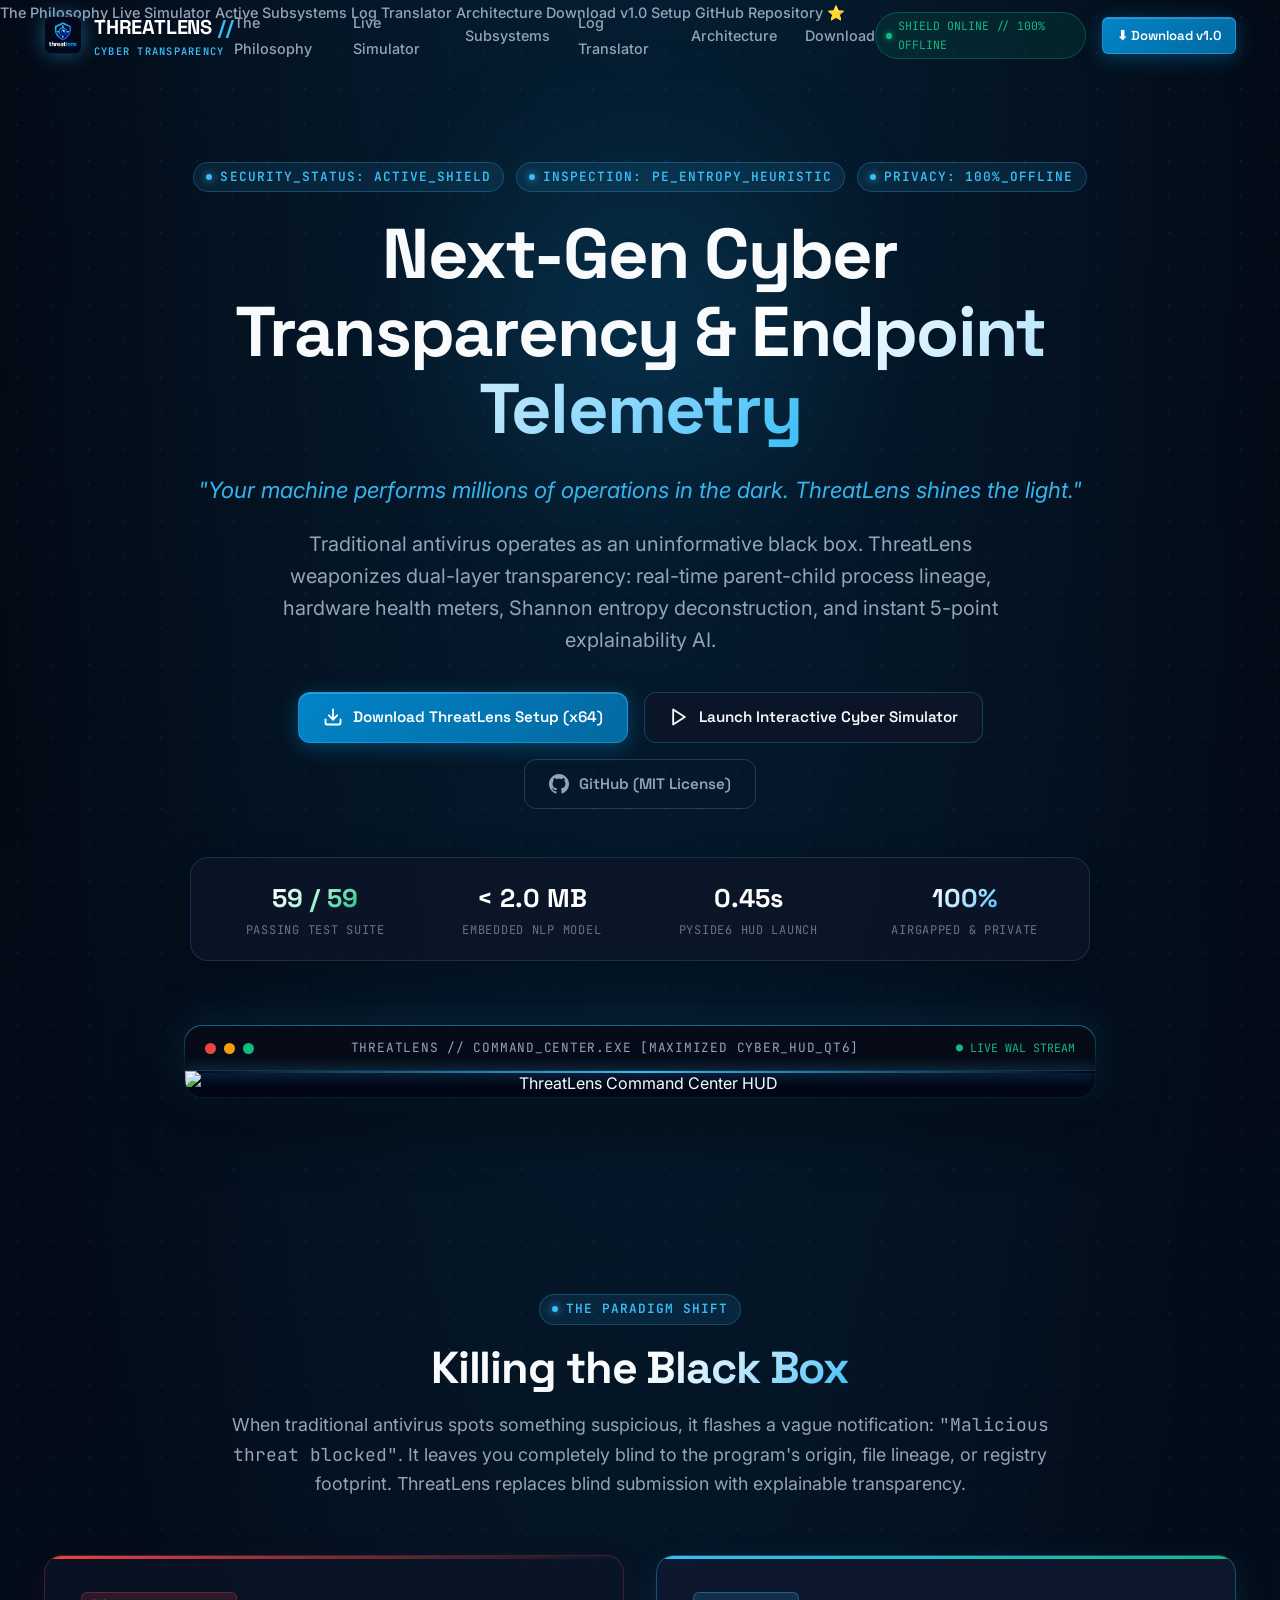
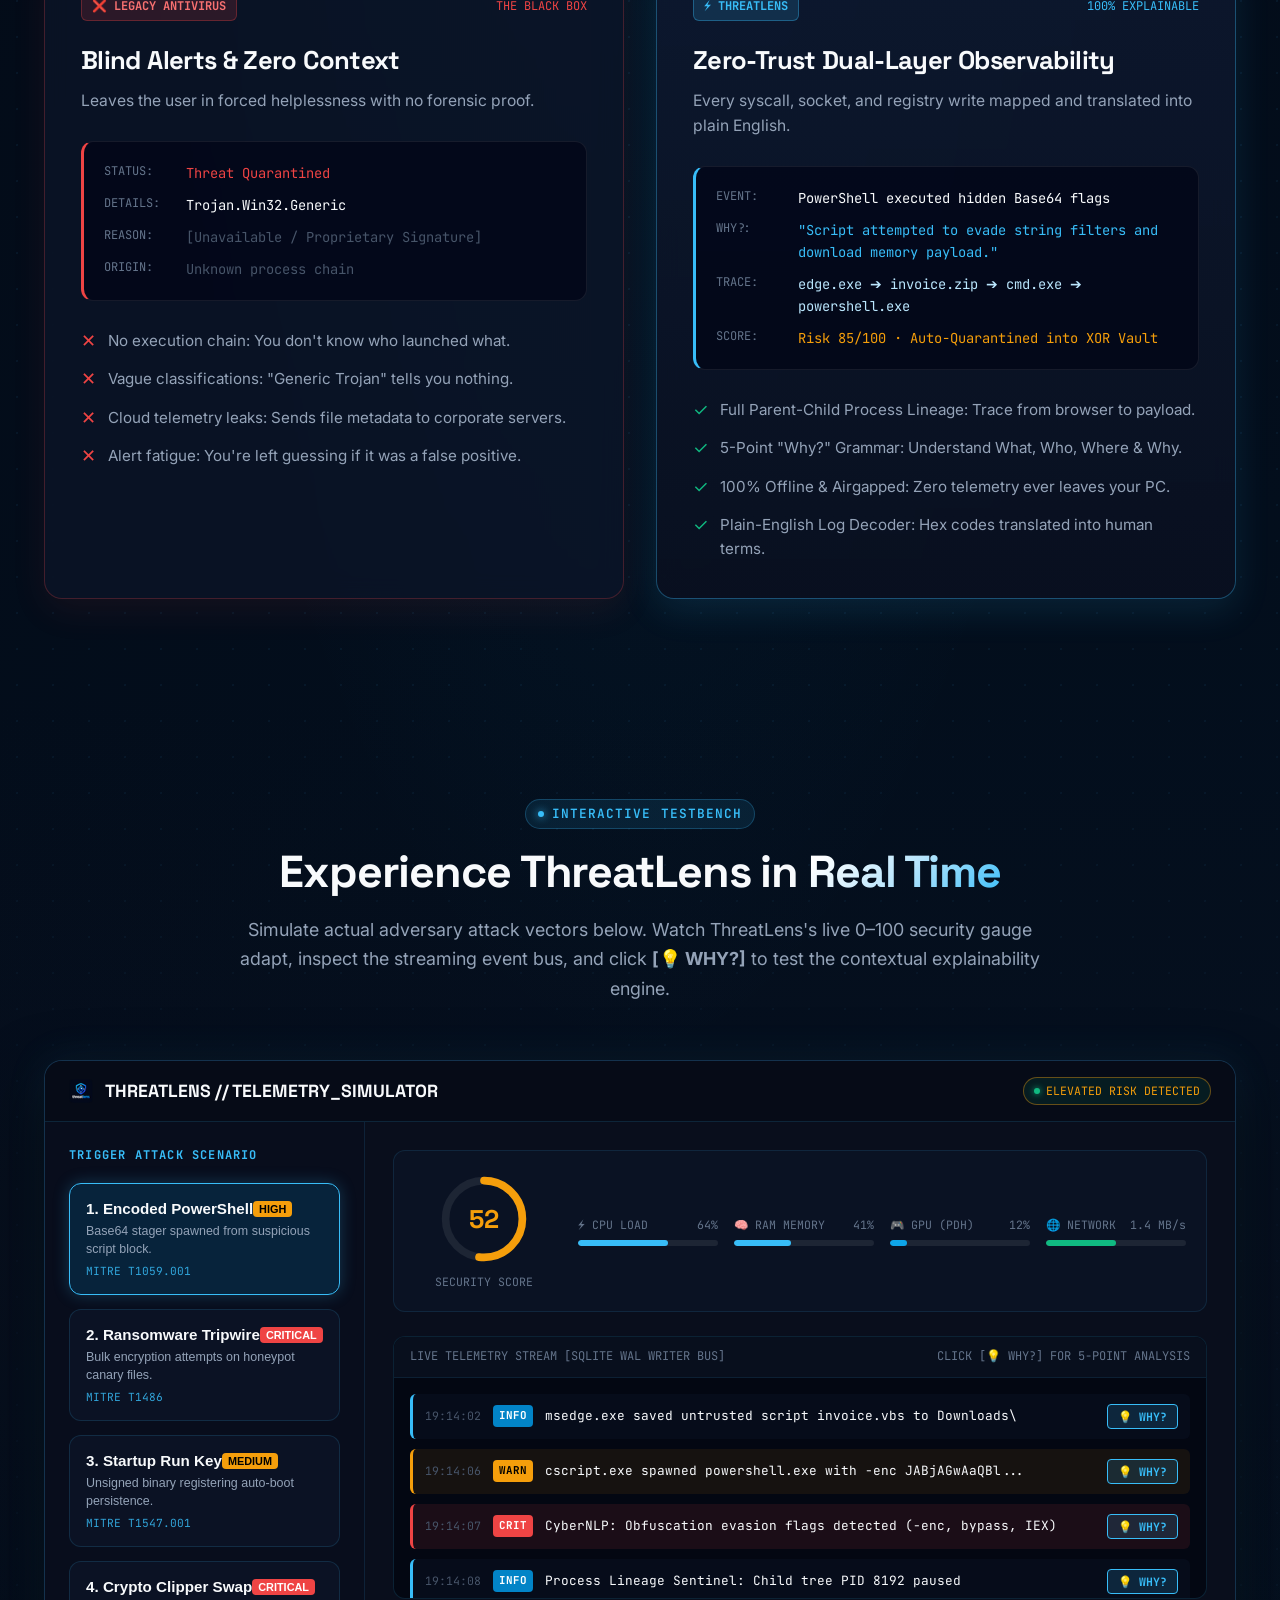
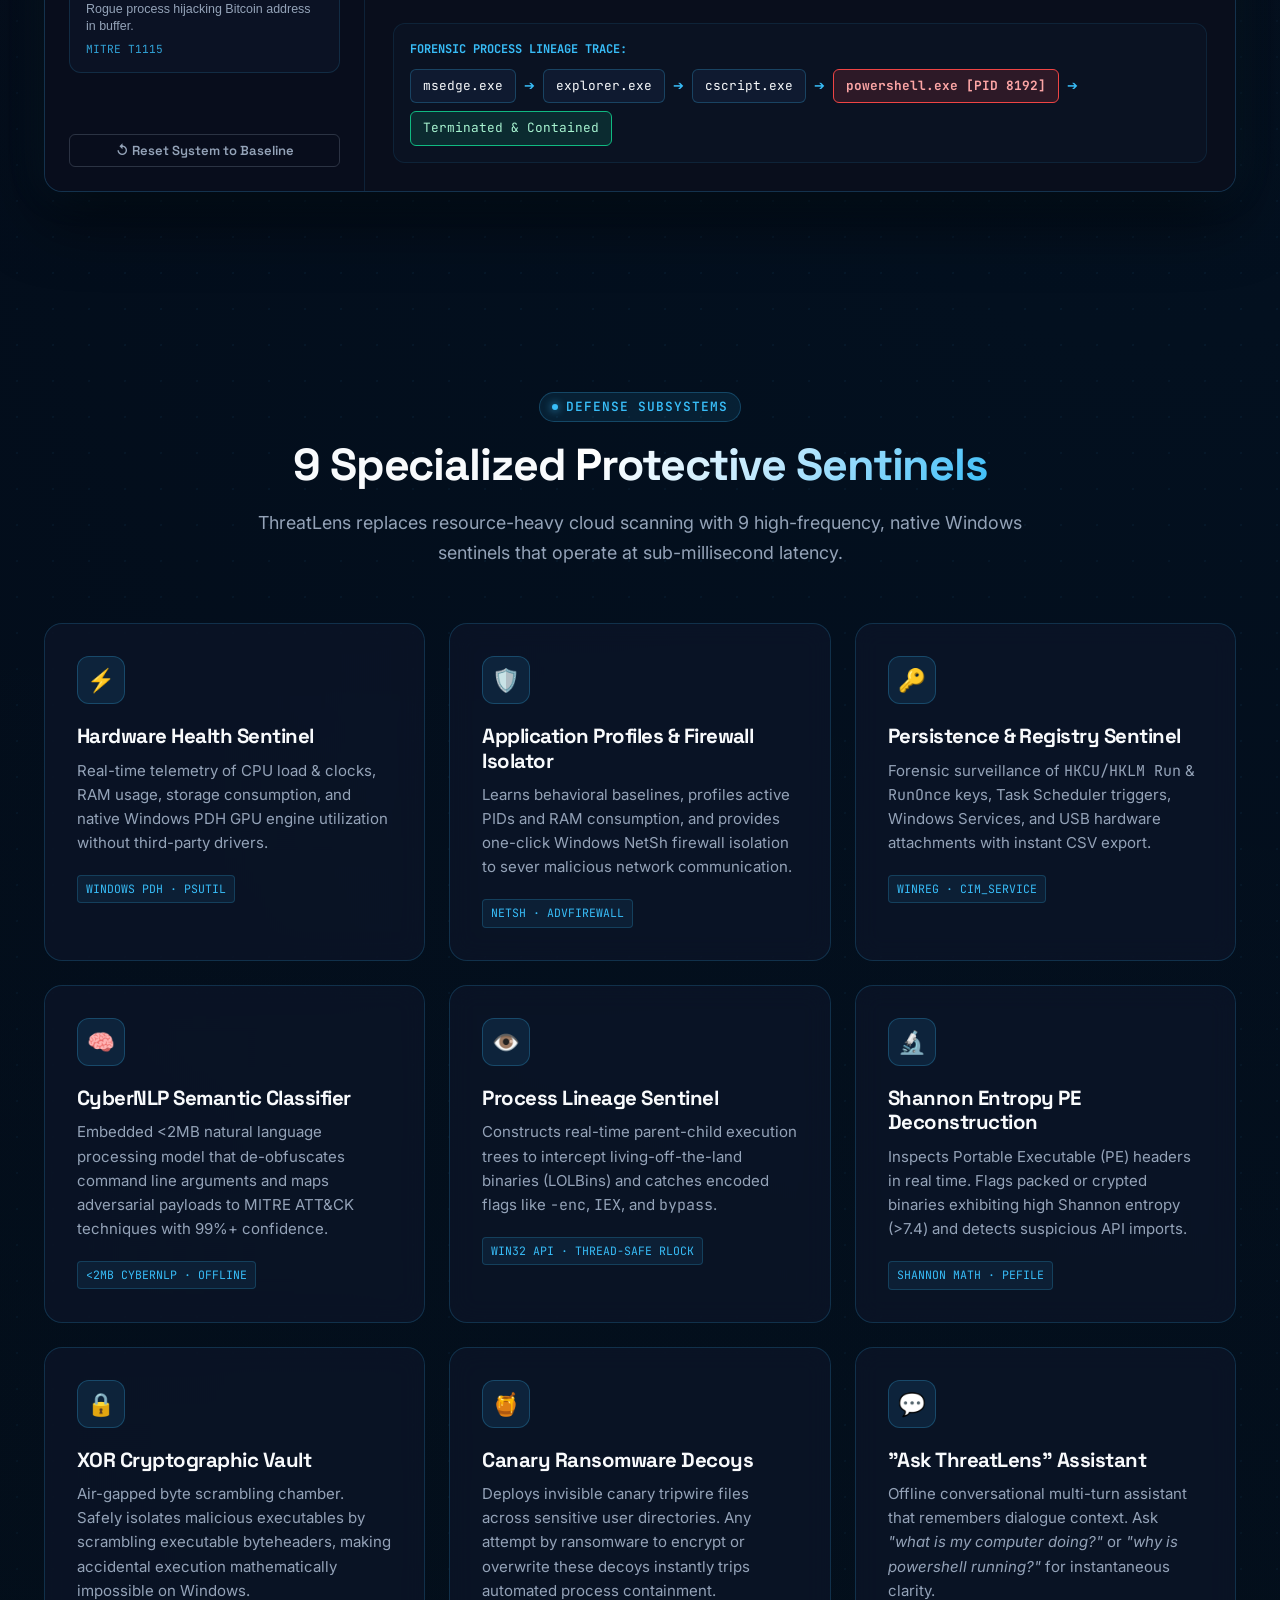
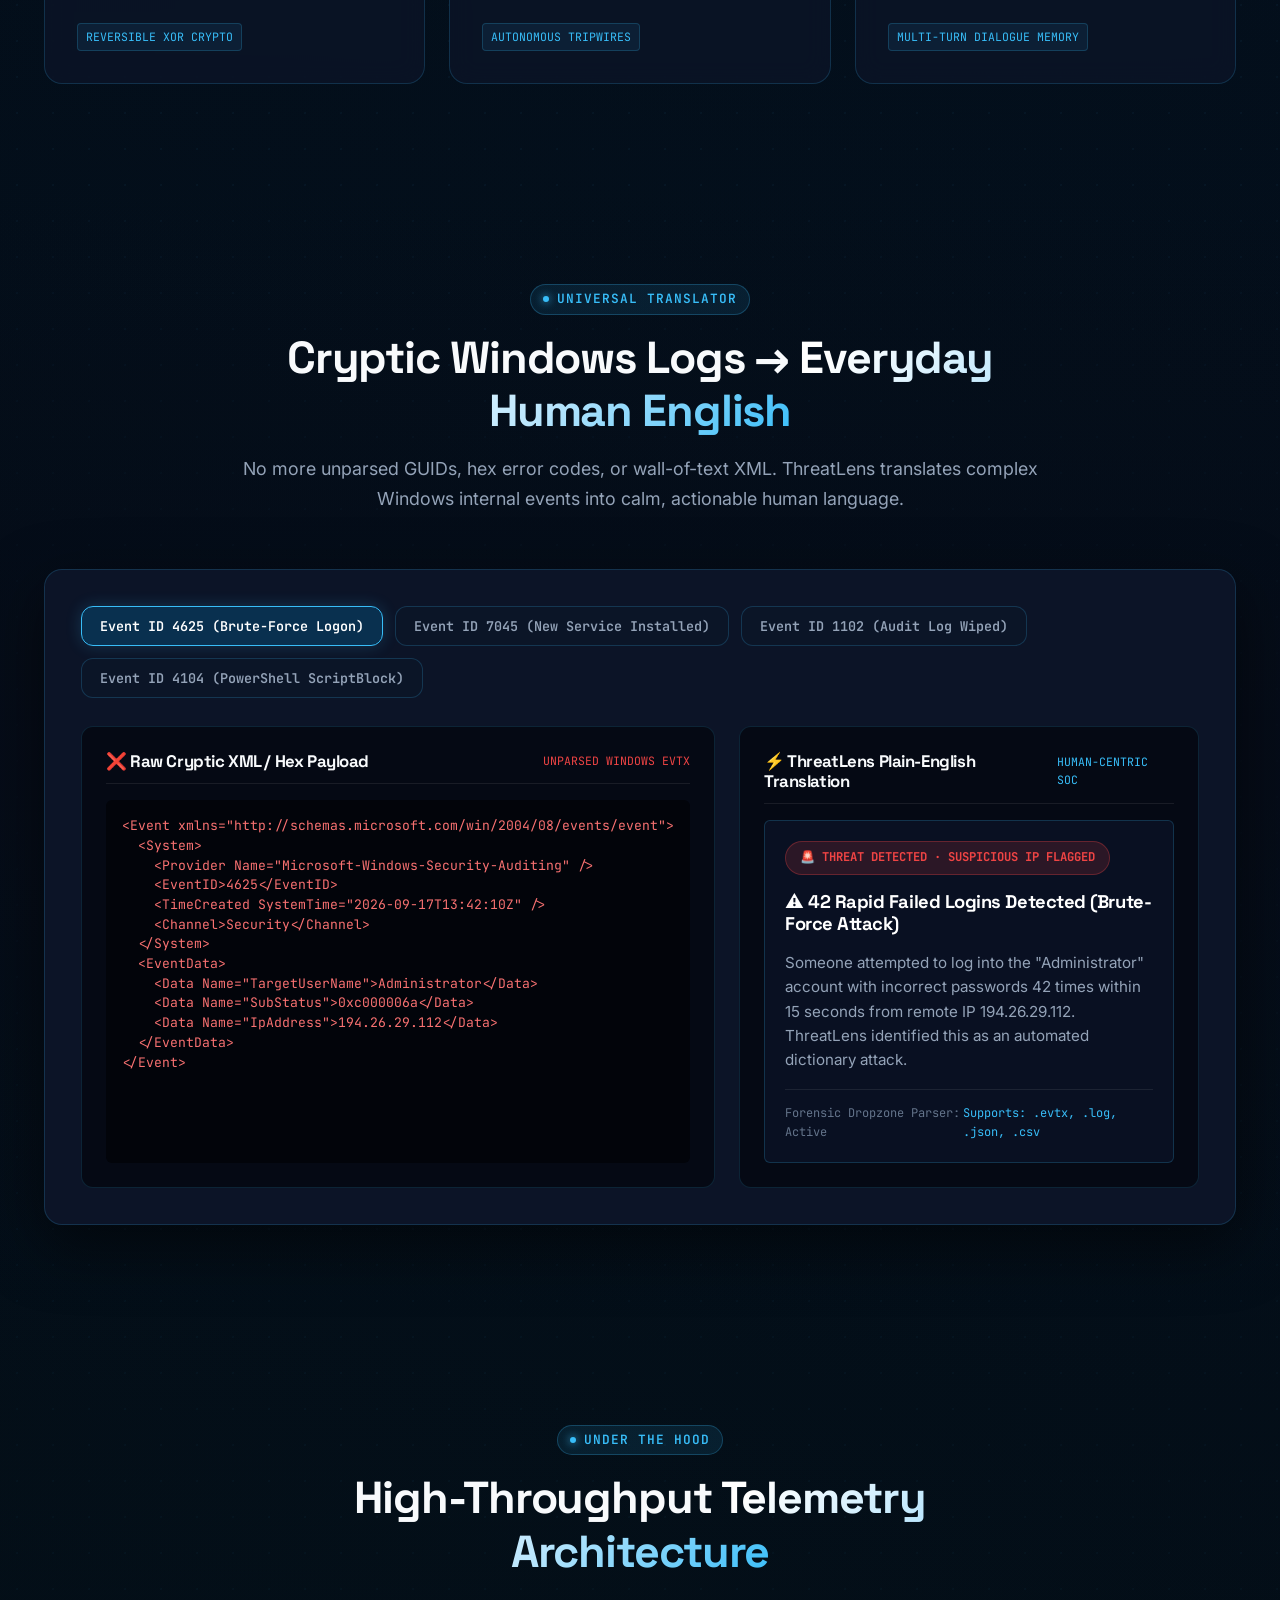
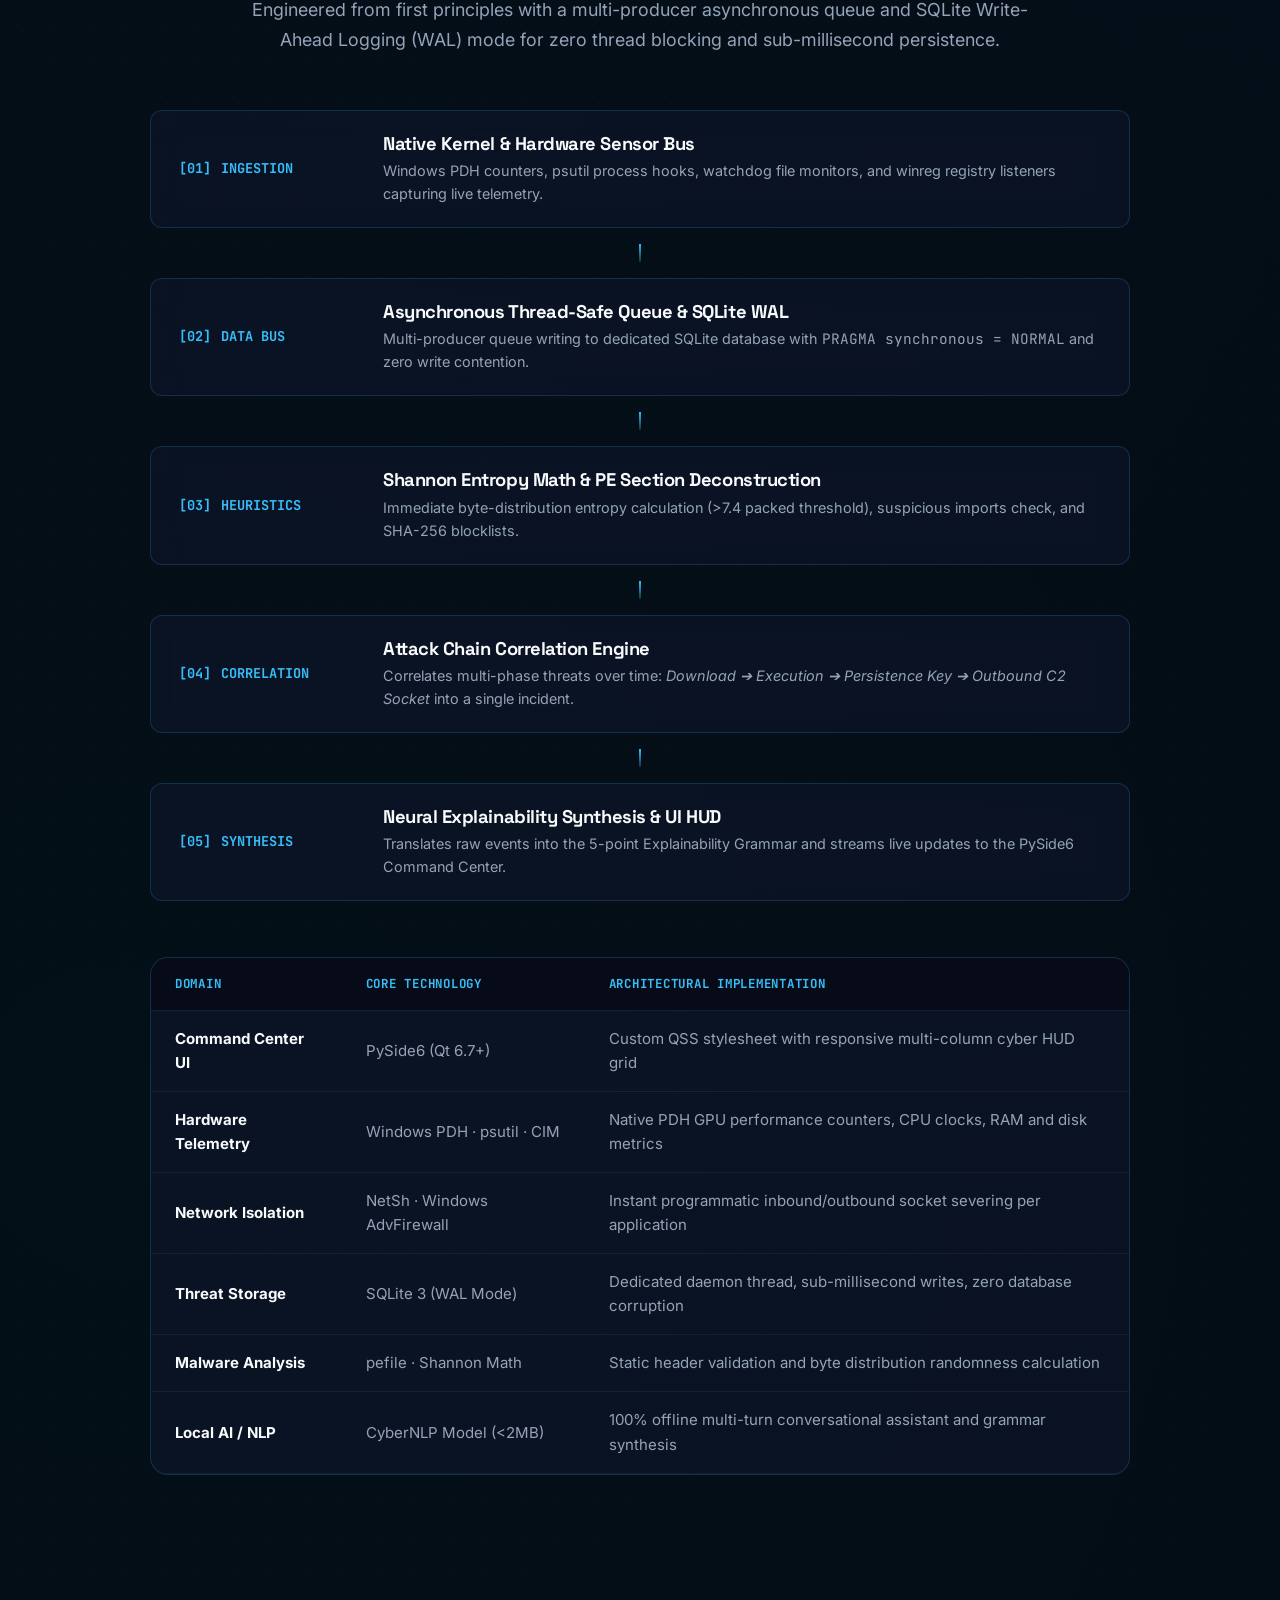
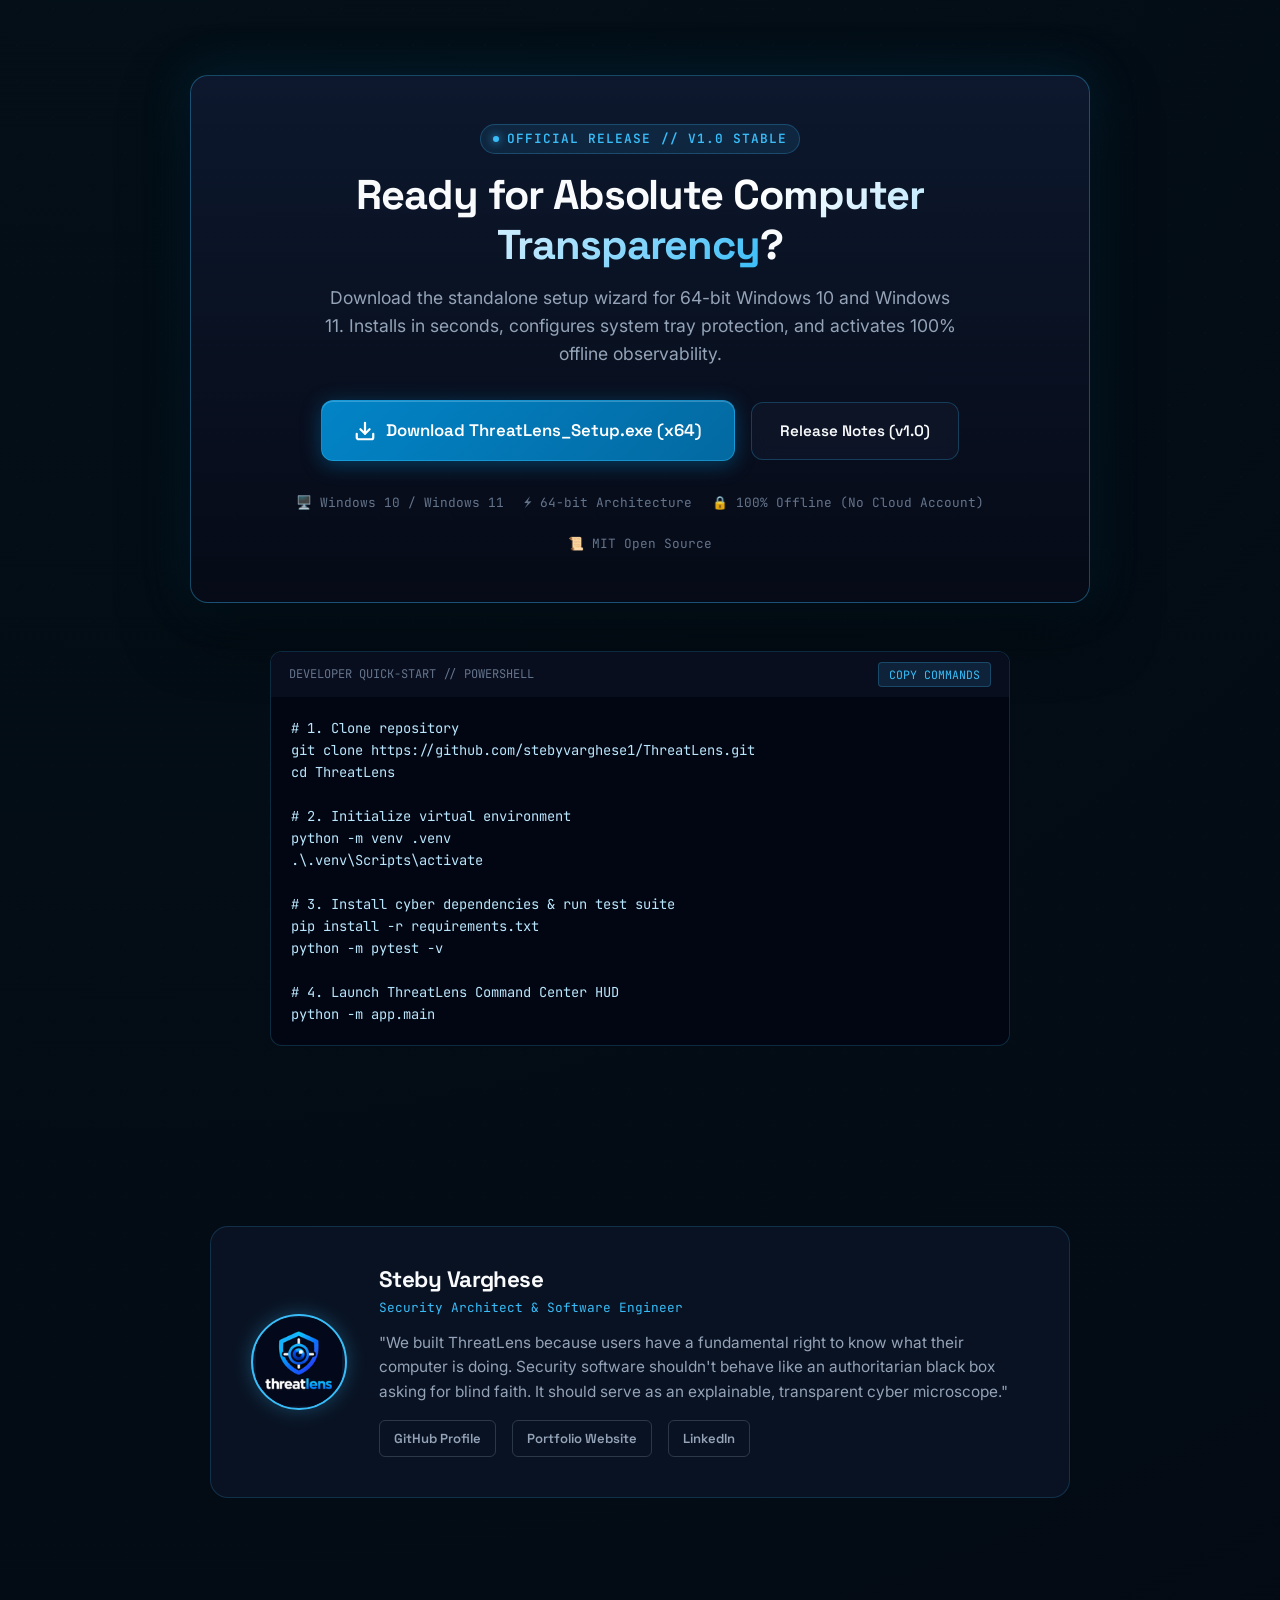
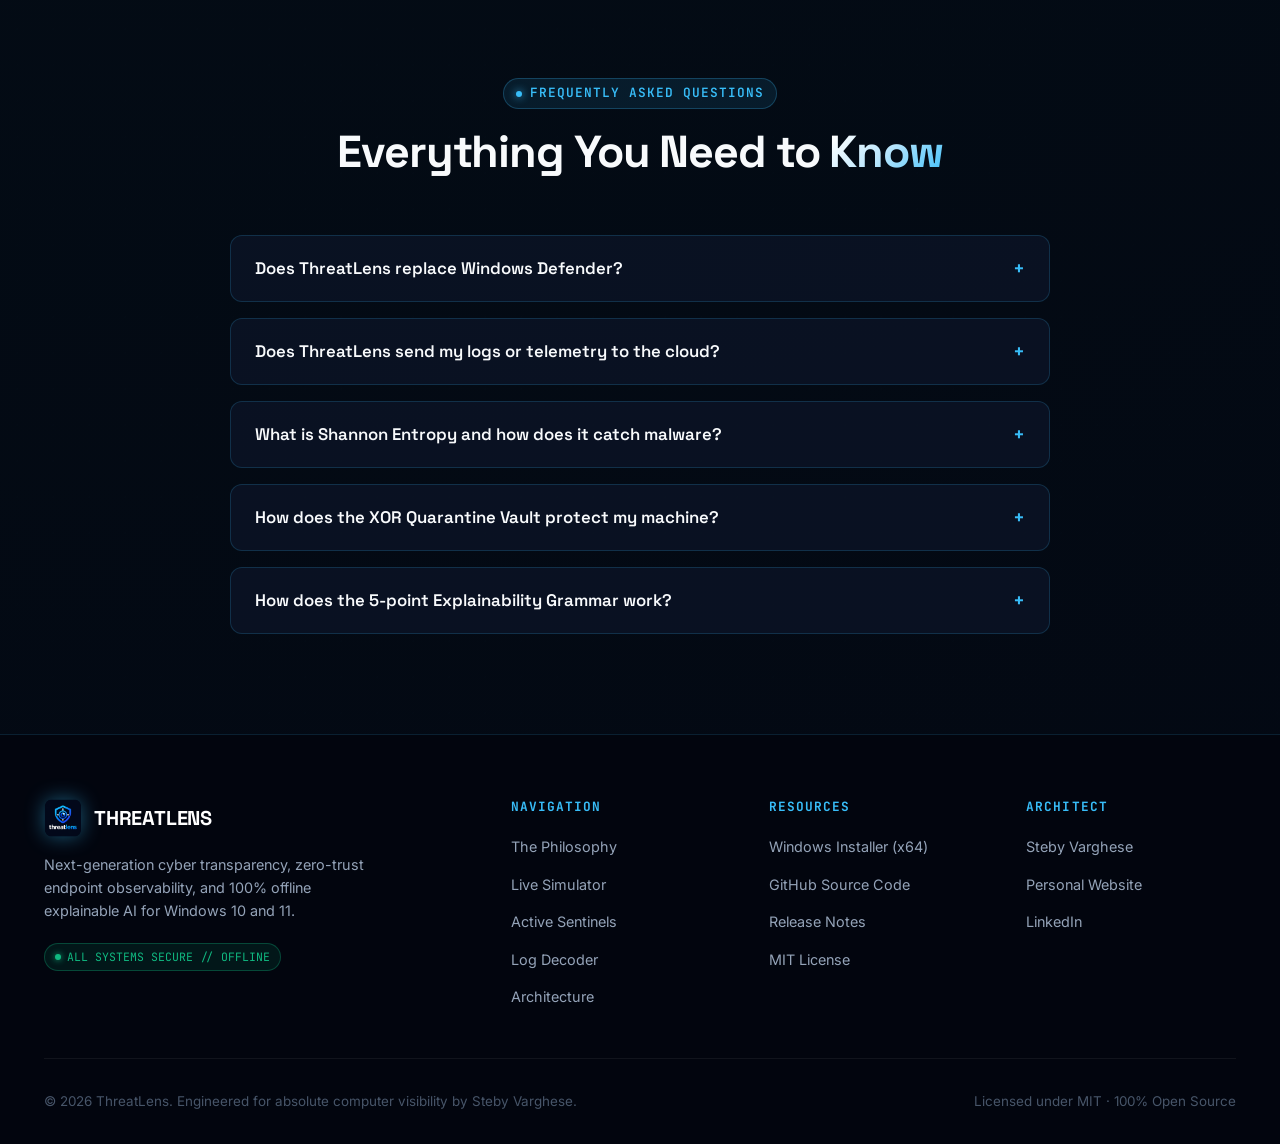
==== index.html @ 0a3522fe "Add files via upload" ====
<!DOCTYPE html>
<html lang="en">
<head>
  <meta charset="UTF-8">
  <meta name="viewport" content="width=device-width, initial-scale=1.0">
  <meta http-equiv="X-UA-Compatible" content="ie=edge">
  <title>ThreatLens // Next-Gen Cyber Observability & Zero-Trust Defense</title>

  <!-- SEO & Social Meta -->
  <meta name="description" content="ThreatLens weaponizes cyber transparency: Zero-Trust Endpoint Observability, Heuristic PE Defense, Hardware Telemetry, and 100% Offline Explainable AI for Windows 10 & 11.">
  <meta name="keywords" content="ThreatLens, Endpoint Security, EDR, Zero Trust, Cyber Transparency, Process Lineage, Malware Analysis, Shannon Entropy, Windows Security, Explainable AI">
  <meta name="author" content="Steby Varghese">
  <meta property="og:title" content="ThreatLens // Next-Gen Endpoint Observability & Heuristic Defense">
  <meta property="og:description" content="Traditional antivirus operates as a black box. ThreatLens weaponizes transparency. Experience 100% offline explainable cyber security.">
  <meta property="og:type" content="website">
  <meta property="og:image" content="assets/threatlens.png">
  <meta name="twitter:card" content="summary_large_image">
  <meta name="twitter:title" content="ThreatLens // Next-Gen Cyber Transparency">
  <meta name="twitter:description" content="Zero-Trust Endpoint Observability · Heuristic Defense · 100% Offline Explainable AI for Windows.">
  <meta name="twitter:image" content="assets/threatlens.png">

  <!-- Favicon -->
  <link rel="icon" type="image/x-icon" href="assets/threatlens.ico">
  <link rel="apple-touch-icon" href="assets/threatlens_128.png">

  <!-- Stylesheet -->
  <link rel="stylesheet" href="css/styles.css">
</head>
<body>

  <!-- =========================================================================
       Navbar
       ========================================================================= -->
  <header class="navbar">
    <div class="container nav-container">
      <a href="#" class="brand-wrap">
        <img src="assets/threatlens.png" alt="ThreatLens Shield" class="brand-logo">
        <div class="brand-text">
          <span class="brand-title">THREATLENS <span style="color: var(--accent-cyan);">//</span></span>
          <span class="brand-sub">CYBER TRANSPARENCY</span>
        </div>
      </a>

      <nav>
        <ul class="nav-links">
          <li><a href="#philosophy" class="nav-link">The Philosophy</a></li>
          <li><a href="#simulator" class="nav-link">Live Simulator</a></li>
          <li><a href="#subsystems" class="nav-link">Subsystems</a></li>
          <li><a href="#decoder" class="nav-link">Log Translator</a></li>
          <li><a href="#architecture" class="nav-link">Architecture</a></li>
          <li><a href="#download" class="nav-link">Download</a></li>
        </ul>
      </nav>

      <div class="nav-actions">
        <div class="status-pill">
          <span>SHIELD ONLINE // 100% OFFLINE</span>
        </div>
        <a href="https://github.com/stebyvarghese1/ThreatLens/releases/download/v1/ThreatLens_Setup.exe" class="btn btn-primary btn-sm">
          ⬇ Download v1.0
        </a>
        <button class="mobile-toggle" aria-label="Toggle navigation menu">☰</button>
      </div>
    </div>
  </header>

  <!-- Mobile Drawer -->
  <div class="mobile-menu-drawer">
    <a href="#philosophy" class="nav-link">The Philosophy</a>
    <a href="#simulator" class="nav-link">Live Simulator</a>
    <a href="#subsystems" class="nav-link">Active Subsystems</a>
    <a href="#decoder" class="nav-link">Log Translator</a>
    <a href="#architecture" class="nav-link">Architecture</a>
    <a href="#download" class="nav-link">Download v1.0 Setup</a>
    <a href="https://github.com/stebyvarghese1/ThreatLens" target="_blank" class="nav-link">GitHub Repository ⭐</a>
  </div>

  <!-- =========================================================================
       Hero Section
       ========================================================================= -->
  <section class="hero-section">
    <div class="hero-glow-sphere"></div>
    <div class="container hero-content">
      
      <div class="hero-badge-row">
        <span class="mono-tag">SECURITY_STATUS: ACTIVE_SHIELD</span>
        <span class="mono-tag">INSPECTION: PE_ENTROPY_HEURISTIC</span>
        <span class="mono-tag">PRIVACY: 100%_OFFLINE</span>
      </div>

      <h1 class="hero-title">
        Next-Gen Cyber Transparency &amp; <span class="gradient-text">Endpoint Telemetry</span>
      </h1>

      <span class="hero-quote">
        "Your machine performs millions of operations in the dark. ThreatLens shines the light."
      </span>

      <p class="hero-description">
        Traditional antivirus operates as an uninformative black box. ThreatLens weaponizes dual-layer transparency: real-time parent-child process lineage, hardware health meters, Shannon entropy deconstruction, and instant 5-point explainability AI.
      </p>

      <div class="hero-cta-group">
        <a href="https://github.com/stebyvarghese1/ThreatLens/releases/download/v1/ThreatLens_Setup.exe" class="btn btn-primary">
          <svg width="20" height="20" viewBox="0 0 24 24" fill="none" stroke="currentColor" stroke-width="2.2" stroke-linecap="round" stroke-linejoin="round"><path d="M21 15v4a2 2 0 0 1-2 2H5a2 2 0 0 1-2-2v-4"></path><polyline points="7 10 12 15 17 10"></polyline><line x1="12" y1="15" x2="12" y2="3"></line></svg>
          Download ThreatLens Setup (x64)
        </a>
        <a href="#simulator" class="btn btn-secondary">
          <svg width="20" height="20" viewBox="0 0 24 24" fill="none" stroke="currentColor" stroke-width="2.2" stroke-linecap="round" stroke-linejoin="round"><polygon points="5 3 19 12 5 21 5 3"></polygon></svg>
          Launch Interactive Cyber Simulator
        </a>
        <a href="https://github.com/stebyvarghese1/ThreatLens" target="_blank" rel="noopener" class="btn btn-outline">
          <svg width="20" height="20" viewBox="0 0 24 24" fill="currentColor"><path d="M12 0c-6.626 0-12 5.373-12 12 0 5.302 3.438 9.8 8.207 11.387.599.111.793-.261.793-.577v-2.234c-3.338.726-4.033-1.416-4.033-1.416-.546-1.387-1.333-1.756-1.333-1.756-1.089-.745.083-.729.083-.729 1.205.084 1.839 1.237 1.839 1.237 1.07 1.834 2.807 1.304 3.492.997.107-.775.418-1.305.762-1.604-2.665-.305-5.467-1.334-5.467-5.931 0-1.311.469-2.381 1.236-3.221-.124-.303-.535-1.524.117-3.176 0 0 1.008-.322 3.301 1.23.957-.266 1.983-.399 3.003-.404 1.02.005 2.047.138 3.006.404 2.291-1.552 3.297-1.23 3.297-1.23.653 1.653.242 2.874.118 3.176.77.84 1.235 1.911 1.235 3.221 0 4.609-2.807 5.624-5.479 5.921.43.372.823 1.102.823 2.222v3.293c0 .319.192.694.801.576 4.765-1.589 8.199-6.086 8.199-11.386 0-6.627-5.373-12-12-12z"/></svg>
          GitHub (MIT License)
        </a>
      </div>

      <!-- Quick Metrics Strip -->
      <div class="hero-metrics-strip">
        <div class="hero-metric-item">
          <span class="metric-val gradient-text-emerald">59 / 59</span>
          <span class="metric-lbl">Passing Test Suite</span>
        </div>
        <div class="hero-metric-item">
          <span class="metric-val">&lt; 2.0 MB</span>
          <span class="metric-lbl">Embedded NLP Model</span>
        </div>
        <div class="hero-metric-item">
          <span class="metric-val">0.45s</span>
          <span class="metric-lbl">PySide6 HUD Launch</span>
        </div>
        <div class="hero-metric-item">
          <span class="metric-val gradient-text">100%</span>
          <span class="metric-lbl">Airgapped &amp; Private</span>
        </div>
      </div>

      <!-- Live Command Center HUD graphic -->
      <div class="hud-preview-wrapper">
        <div class="hud-preview-box">
          <div class="hud-preview-bar">
            <div class="window-dots">
              <span class="window-dot red"></span>
              <span class="window-dot yellow"></span>
              <span class="window-dot green"></span>
            </div>
            <span class="hud-title-text">THREATLENS // COMMAND_CENTER.EXE [MAXIMIZED CYBER_HUD_QT6]</span>
            <span style="font-family: var(--font-mono); font-size: 0.72rem; color: var(--accent-emerald);">● LIVE WAL STREAM</span>
          </div>
          <div class="hud-preview-img-container">
            <img src="https://github.com/user-attachments/assets/821cdfde-6635-403e-802d-60ff26dc8599" alt="ThreatLens Command Center HUD" class="hud-preview-img" loading="lazy">
            <div class="hud-scanline"></div>
          </div>
        </div>
      </div>

    </div>
  </section>


  <!-- =========================================================================
       Philosophy: Killing the Black Box
       ========================================================================= -->
  <section class="philosophy-section" id="philosophy">
    <div class="container">
      <div class="section-title-wrap">
        <span class="mono-tag">THE PARADIGM SHIFT</span>
        <h2>Killing the <span class="gradient-text">Black Box</span></h2>
        <p>
          When traditional antivirus spots something suspicious, it flashes a vague notification: <code>"Malicious threat blocked"</code>. It leaves you completely blind to the program's origin, file lineage, or registry footprint. ThreatLens replaces blind submission with explainable transparency.
        </p>
      </div>

      <div class="comparison-grid">
        <!-- Legacy Card -->
        <div class="comparison-card legacy">
          <div class="comparison-header">
            <span class="comparison-badge red">❌ Legacy Antivirus</span>
            <span style="font-family: var(--font-mono); font-size: 0.75rem; color: #ef4444;">THE BLACK BOX</span>
          </div>
          <h3>Blind Alerts &amp; Zero Context</h3>
          <p class="card-sub">Leaves the user in forced helplessness with no forensic proof.</p>

          <div class="comparison-dialog">
            <div class="dialog-row">
              <span class="dialog-label">Status:</span>
              <span class="dialog-val" style="color: #ef4444;">Threat Quarantined</span>
            </div>
            <div class="dialog-row">
              <span class="dialog-label">Details:</span>
              <span class="dialog-val">Trojan.Win32.Generic</span>
            </div>
            <div class="dialog-row">
              <span class="dialog-label">Reason:</span>
              <span class="dialog-val" style="color: var(--text-dim);">[Unavailable / Proprietary Signature]</span>
            </div>
            <div class="dialog-row">
              <span class="dialog-label">Origin:</span>
              <span class="dialog-val" style="color: var(--text-dim);">Unknown process chain</span>
            </div>
          </div>

          <ul class="comparison-checklist">
            <li><span class="icon">✕</span> No execution chain: You don't know who launched what.</li>
            <li><span class="icon">✕</span> Vague classifications: "Generic Trojan" tells you nothing.</li>
            <li><span class="icon">✕</span> Cloud telemetry leaks: Sends file metadata to corporate servers.</li>
            <li><span class="icon">✕</span> Alert fatigue: You're left guessing if it was a false positive.</li>
          </ul>
        </div>

        <!-- ThreatLens Card -->
        <div class="comparison-card threatlens">
          <div class="comparison-header">
            <span class="comparison-badge cyan">⚡ ThreatLens</span>
            <span style="font-family: var(--font-mono); font-size: 0.75rem; color: var(--accent-cyan);">100% EXPLAINABLE</span>
          </div>
          <h3>Zero-Trust Dual-Layer Observability</h3>
          <p class="card-sub">Every syscall, socket, and registry write mapped and translated into plain English.</p>

          <div class="comparison-dialog">
            <div class="dialog-row">
              <span class="dialog-label">Event:</span>
              <span class="dialog-val">PowerShell executed hidden Base64 flags</span>
            </div>
            <div class="dialog-row">
              <span class="dialog-label">Why?:</span>
              <span class="dialog-val" style="color: #38bdf8;">"Script attempted to evade string filters and download memory payload."</span>
            </div>
            <div class="dialog-row">
              <span class="dialog-label">Trace:</span>
              <span class="dialog-val" style="color: #bae6fd;">edge.exe ➔ invoice.zip ➔ cmd.exe ➔ powershell.exe</span>
            </div>
            <div class="dialog-row">
              <span class="dialog-label">Score:</span>
              <span class="dialog-val" style="color: #f59e0b;">Risk 85/100 · Auto-Quarantined into XOR Vault</span>
            </div>
          </div>

          <ul class="comparison-checklist">
            <li><span class="icon">✓</span> Full Parent-Child Process Lineage: Trace from browser to payload.</li>
            <li><span class="icon">✓</span> 5-Point "Why?" Grammar: Understand What, Who, Where &amp; Why.</li>
            <li><span class="icon">✓</span> 100% Offline &amp; Airgapped: Zero telemetry ever leaves your PC.</li>
            <li><span class="icon">✓</span> Plain-English Log Decoder: Hex codes translated into human terms.</li>
          </ul>
        </div>
      </div>
    </div>
  </section>


  <!-- =========================================================================
       Interactive Cyber Simulator (Browser-Executable Demo)
       ========================================================================= -->
  <section class="simulator-section" id="simulator">
    <div class="container">
      <div class="section-title-wrap">
        <span class="mono-tag">INTERACTIVE TESTBENCH</span>
        <h2>Experience ThreatLens in <span class="gradient-text">Real Time</span></h2>
        <p>
          Simulate actual adversary attack vectors below. Watch ThreatLens's live 0–100 security gauge adapt, inspect the streaming event bus, and click <strong>[💡 WHY?]</strong> to test the contextual explainability engine.
        </p>
      </div>

      <div class="simulator-box">
        <!-- Simulator Toolbar -->
        <div class="sim-top-toolbar">
          <div class="sim-title">
            <img src="assets/threatlens_32.png" width="24" height="24" alt="ThreatLens icon">
            <span>THREATLENS // TELEMETRY_SIMULATOR</span>
          </div>
          <div class="sim-status-group">
            <span class="status-pill" id="sim-status-pill">ELEVATED RISK DETECTED</span>
          </div>
        </div>

        <div class="sim-main-grid">
          <!-- Sidebar: Attack Scenarios -->
          <div class="sim-scenarios-sidebar">
            <span class="sidebar-heading">Trigger Attack Scenario</span>

            <button class="scenario-btn active" data-scenario="powershell_obfuscated">
              <div class="scenario-name">
                <span>1. Encoded PowerShell</span>
                <span class="feed-badge warn">HIGH</span>
              </div>
              <span class="scenario-desc">Base64 stager spawned from suspicious script block.</span>
              <span class="scenario-mitre">MITRE T1059.001</span>
            </button>

            <button class="scenario-btn" data-scenario="canary_ransomware">
              <div class="scenario-name">
                <span>2. Ransomware Tripwire</span>
                <span class="feed-badge crit">CRITICAL</span>
              </div>
              <span class="scenario-desc">Bulk encryption attempts on honeypot canary files.</span>
              <span class="scenario-mitre">MITRE T1486</span>
            </button>

            <button class="scenario-btn" data-scenario="persistence_registry">
              <div class="scenario-name">
                <span>3. Startup Run Key</span>
                <span class="feed-badge warn">MEDIUM</span>
              </div>
              <span class="scenario-desc">Unsigned binary registering auto-boot persistence.</span>
              <span class="scenario-mitre">MITRE T1547.001</span>
            </button>

            <button class="scenario-btn" data-scenario="crypto_clipboard">
              <div class="scenario-name">
                <span>4. Crypto Clipper Swap</span>
                <span class="feed-badge crit">CRITICAL</span>
              </div>
              <span class="scenario-desc">Rogue process hijacking Bitcoin address in buffer.</span>
              <span class="scenario-mitre">MITRE T1115</span>
            </button>

            <button class="btn btn-outline btn-sm sim-reset-btn" id="sim-reset-btn">
              ↺ Reset System to Baseline
            </button>
          </div>

          <!-- Display Area: Gauge & Telemetry Feed -->
          <div class="sim-display-area">
            
            <!-- Meters Row -->
            <div class="sim-meters-row">
              <div class="score-gauge-box">
                <div class="gauge-circle">
                  <svg class="gauge-svg" viewBox="0 0 100 100">
                    <circle class="gauge-bg-circle" cx="50" cy="50" r="40" fill="transparent" stroke-width="8"></circle>
                    <circle class="gauge-progress-circle" id="gauge-progress" cx="50" cy="50" r="40" fill="transparent" stroke-width="8" stroke-dasharray="251.32" stroke-dashoffset="120"></circle>
                  </svg>
                  <span class="gauge-value" id="gauge-score-value">52</span>
                </div>
                <span style="font-family: var(--font-mono); font-size: 0.72rem; color: var(--text-muted); margin-top: 6px;">SECURITY SCORE</span>
              </div>

              <!-- Hardware Meters -->
              <div class="sim-hardware-meters">
                <div class="hw-meter-item">
                  <div class="hw-meter-lbl">
                    <span>⚡ CPU LOAD</span>
                    <span id="hw-cpu-val">64%</span>
                  </div>
                  <div class="hw-meter-bar-track">
                    <div class="hw-meter-bar-fill" id="hw-cpu-bar" style="width: 64%;"></div>
                  </div>
                </div>

                <div class="hw-meter-item">
                  <div class="hw-meter-lbl">
                    <span>🧠 RAM MEMORY</span>
                    <span id="hw-ram-val">41%</span>
                  </div>
                  <div class="hw-meter-bar-track">
                    <div class="hw-meter-bar-fill" id="hw-ram-bar" style="width: 41%; background: #38bdf8;"></div>
                  </div>
                </div>

                <div class="hw-meter-item">
                  <div class="hw-meter-lbl">
                    <span>🎮 GPU (PDH)</span>
                    <span id="hw-gpu-val">12%</span>
                  </div>
                  <div class="hw-meter-bar-track">
                    <div class="hw-meter-bar-fill" id="hw-gpu-bar" style="width: 12%; background: #0ea5e9;"></div>
                  </div>
                </div>

                <div class="hw-meter-item">
                  <div class="hw-meter-lbl">
                    <span>🌐 NETWORK</span>
                    <span id="hw-net-val">1.4 MB/s</span>
                  </div>
                  <div class="hw-meter-bar-track">
                    <div class="hw-meter-bar-fill" style="width: 50%; background: #10b981;"></div>
                  </div>
                </div>
              </div>
            </div>

            <!-- Event Feed Stream -->
            <div class="sim-feed-box">
              <div class="feed-header">
                <span>LIVE TELEMETRY STREAM [SQLITE WAL WRITER BUS]</span>
                <span>CLICK [💡 WHY?] FOR 5-POINT ANALYSIS</span>
              </div>
              <div class="feed-stream" id="sim-feed-stream">
                <!-- Dynamically populated by simulator.js -->
              </div>
            </div>

            <!-- Process Lineage Visualizer -->
            <div class="sim-lineage-visual">
              <span class="lineage-title">FORENSIC PROCESS LINEAGE TRACE:</span>
              <div class="lineage-chain" id="sim-lineage-chain">
                <!-- Dynamically populated by simulator.js -->
              </div>
            </div>

          </div>
        </div>
      </div>
    </div>
  </section>


  <!-- =========================================================================
       "Why?" Contextual Engine Modal
       ========================================================================= -->
  <div class="modal-overlay" id="why-modal-overlay">
    <div class="why-modal">
      <div class="why-modal-header">
        <div class="why-header-left">
          <span style="font-size: 1.3rem;">💡</span>
          <h3 class="why-title" id="modal-why-title">CyberNLP Explainability Breakdown</h3>
        </div>
        <button class="why-close-btn" id="why-modal-close" aria-label="Close modal">&times;</button>
      </div>

      <div class="why-modal-body">
        <div class="five-point-grid">
          
          <div class="five-point-card">
            <span class="five-point-tag">1. What Happened?</span>
            <span class="five-point-text" id="modal-why-what">Loading...</span>
          </div>

          <div class="five-point-card">
            <span class="five-point-tag">2. Who Did It?</span>
            <span class="five-point-text" id="modal-why-who">Loading...</span>
          </div>

          <div class="five-point-card">
            <span class="five-point-tag">3. Where On Disk?</span>
            <span class="five-point-text" id="modal-why-where">Loading...</span>
          </div>

          <div class="five-point-card">
            <span class="five-point-tag">4. Why Does It Matter?</span>
            <span class="five-point-text" id="modal-why-matter">Loading...</span>
          </div>

          <div class="five-point-card action-card">
            <span class="five-point-tag">5. Recommended Action</span>
            <span class="five-point-text" id="modal-why-action">Loading...</span>
          </div>

        </div>
      </div>
    </div>
  </div>


  <!-- =========================================================================
       Active Defense Capabilities (9 Pillars)
       ========================================================================= -->
  <section class="subsystems-section" id="subsystems">
    <div class="container">
      <div class="section-title-wrap">
        <span class="mono-tag">DEFENSE SUBSYSTEMS</span>
        <h2>9 Specialized <span class="gradient-text">Protective Sentinels</span></h2>
        <p>
          ThreatLens replaces resource-heavy cloud scanning with 9 high-frequency, native Windows sentinels that operate at sub-millisecond latency.
        </p>
      </div>

      <div class="subsystems-grid">
        
        <!-- 1. Hardware Sentinel -->
        <div class="subsystem-card">
          <div class="subsystem-icon-wrap">⚡</div>
          <h3>Hardware Health Sentinel</h3>
          <p>Real-time telemetry of CPU load &amp; clocks, RAM usage, storage consumption, and native Windows PDH GPU engine utilization without third-party drivers.</p>
          <span class="subsystem-tech-badge">WINDOWS PDH · PSUTIL</span>
        </div>

        <!-- 2. Application Trust & Firewall -->
        <div class="subsystem-card">
          <div class="subsystem-icon-wrap">🛡️</div>
          <h3>Application Profiles &amp; Firewall Isolator</h3>
          <p>Learns behavioral baselines, profiles active PIDs and RAM consumption, and provides one-click Windows NetSh firewall isolation to sever malicious network communication.</p>
          <span class="subsystem-tech-badge">NETSH · ADVFIREWALL</span>
        </div>

        <!-- 3. System Changes & Persistence -->
        <div class="subsystem-card">
          <div class="subsystem-icon-wrap">🔑</div>
          <h3>Persistence &amp; Registry Sentinel</h3>
          <p>Forensic surveillance of <code>HKCU/HKLM Run</code> &amp; <code>RunOnce</code> keys, Task Scheduler triggers, Windows Services, and USB hardware attachments with instant CSV export.</p>
          <span class="subsystem-tech-badge">WINREG · CIM_SERVICE</span>
        </div>

        <!-- 4. CyberNLP Engine -->
        <div class="subsystem-card">
          <div class="subsystem-icon-wrap">🧠</div>
          <h3>CyberNLP Semantic Classifier</h3>
          <p>Embedded &lt;2MB natural language processing model that de-obfuscates command line arguments and maps adversarial payloads to MITRE ATT&amp;CK techniques with 99%+ confidence.</p>
          <span class="subsystem-tech-badge">&lt;2MB CYBERNLP · OFFLINE</span>
        </div>

        <!-- 5. Process Lineage Sentinel -->
        <div class="subsystem-card">
          <div class="subsystem-icon-wrap">👁️</div>
          <h3>Process Lineage Sentinel</h3>
          <p>Constructs real-time parent-child execution trees to intercept living-off-the-land binaries (LOLBins) and catches encoded flags like <code>-enc</code>, <code>IEX</code>, and <code>bypass</code>.</p>
          <span class="subsystem-tech-badge">WIN32 API · THREAD-SAFE RLOCK</span>
        </div>

        <!-- 6. Malware Deconstruction -->
        <div class="subsystem-card">
          <div class="subsystem-icon-wrap">🔬</div>
          <h3>Shannon Entropy PE Deconstruction</h3>
          <p>Inspects Portable Executable (PE) headers in real time. Flags packed or crypted binaries exhibiting high Shannon entropy (>7.4) and detects suspicious API imports.</p>
          <span class="subsystem-tech-badge">SHANNON MATH · PEFILE</span>
        </div>

        <!-- 7. XOR Quarantine Vault -->
        <div class="subsystem-card">
          <div class="subsystem-icon-wrap">🔒</div>
          <h3>XOR Cryptographic Vault</h3>
          <p>Air-gapped byte scrambling chamber. Safely isolates malicious executables by scrambling executable byteheaders, making accidental execution mathematically impossible on Windows.</p>
          <span class="subsystem-tech-badge">REVERSIBLE XOR CRYPTO</span>
        </div>

        <!-- 8. Canary Honeypot Decoys -->
        <div class="subsystem-card">
          <div class="subsystem-icon-wrap">🍯</div>
          <h3>Canary Ransomware Decoys</h3>
          <p>Deploys invisible canary tripwire files across sensitive user directories. Any attempt by ransomware to encrypt or overwrite these decoys instantly trips automated process containment.</p>
          <span class="subsystem-tech-badge">AUTONOMOUS TRIPWIRES</span>
        </div>

        <!-- 9. Ask ThreatLens Assistant -->
        <div class="subsystem-card">
          <div class="subsystem-icon-wrap">💬</div>
          <h3>"Ask ThreatLens" Assistant</h3>
          <p>Offline conversational multi-turn assistant that remembers dialogue context. Ask <em>"what is my computer doing?"</em> or <em>"why is powershell running?"</em> for instantaneous clarity.</p>
          <span class="subsystem-tech-badge">MULTI-TURN DIALOGUE MEMORY</span>
        </div>

      </div>
    </div>
  </section>


  <!-- =========================================================================
       Plain-English Windows Log Decoder Tool
       ========================================================================= -->
  <section class="translator-section" id="decoder">
    <div class="container">
      <div class="section-title-wrap">
        <span class="mono-tag">UNIVERSAL TRANSLATOR</span>
        <h2>Cryptic Windows Logs &rarr; <span class="gradient-text">Everyday Human English</span></h2>
        <p>
          No more unparsed GUIDs, hex error codes, or wall-of-text XML. ThreatLens translates complex Windows internal events into calm, actionable human language.
        </p>
      </div>

      <div class="translator-box">
        <div class="translator-nav-tabs">
          <button class="trans-tab-btn active" data-event="4625">Event ID 4625 (Brute-Force Logon)</button>
          <button class="trans-tab-btn" data-event="7045">Event ID 7045 (New Service Installed)</button>
          <button class="trans-tab-btn" data-event="1102">Event ID 1102 (Audit Log Wiped)</button>
          <button class="trans-tab-btn" data-event="4104">Event ID 4104 (PowerShell ScriptBlock)</button>
        </div>

        <div class="translator-split-view">
          <!-- Raw Code Column -->
          <div class="trans-column">
            <div class="trans-col-header">
              <h4>❌ Raw Cryptic XML / Hex Payload</h4>
              <span style="font-family: var(--font-mono); font-size: 0.72rem; color: #ef4444;">UNPARSED WINDOWS EVTX</span>
            </div>
            <pre class="raw-code-box" id="trans-raw-code">&lt;Event xmlns="http://schemas.microsoft.com/win/2004/08/events/event"&gt;
  &lt;System&gt;
    &lt;Provider Name="Microsoft-Windows-Security-Auditing" /&gt;
    &lt;EventID&gt;4625&lt;/EventID&gt;
    &lt;TimeCreated SystemTime="2026-09-17T13:42:10Z" /&gt;
    &lt;Channel&gt;Security&lt;/Channel&gt;
  &lt;/System&gt;
  &lt;EventData&gt;
    &lt;Data Name="TargetUserName"&gt;Administrator&lt;/Data&gt;
    &lt;Data Name="SubStatus"&gt;0xc000006a&lt;/Data&gt;
    &lt;Data Name="IpAddress"&gt;194.26.29.112&lt;/Data&gt;
  &lt;/EventData&gt;
&lt;/Event&gt;</pre>
          </div>

          <!-- Decoded Column -->
          <div class="trans-column">
            <div class="trans-col-header">
              <h4>⚡ ThreatLens Plain-English Translation</h4>
              <span style="font-family: var(--font-mono); font-size: 0.72rem; color: var(--accent-cyan);">HUMAN-CENTRIC SOC</span>
            </div>
            <div class="human-decoded-box">
              <span class="decoded-verdict-pill verdict-danger" id="trans-verdict">🚨 THREAT DETECTED · SUSPICIOUS IP FLAGGED</span>
              <h5 class="decoded-headline" id="trans-headline">⚠️ 42 Rapid Failed Logins Detected (Brute-Force Attack)</h5>
              <p class="decoded-desc" id="trans-desc">
                Someone attempted to log into the "Administrator" account with incorrect passwords 42 times within 15 seconds from remote IP 194.26.29.112. ThreatLens identified this as an automated dictionary attack.
              </p>
              <div style="margin-top: auto; padding-top: 14px; border-top: 1px solid rgba(255, 255, 255, 0.08); display: flex; align-items: center; justify-content: space-between;">
                <span style="font-family: var(--font-mono); font-size: 0.75rem; color: var(--text-muted);">Forensic Dropzone Parser: Active</span>
                <span style="font-family: var(--font-mono); font-size: 0.75rem; color: var(--accent-cyan);">Supports: .evtx, .log, .json, .csv</span>
              </div>
            </div>
          </div>
        </div>
      </div>
    </div>
  </section>


  <!-- =========================================================================
       Architecture Pipeline Deep-Dive
       ========================================================================= -->
  <section class="architecture-section" id="architecture">
    <div class="container">
      <div class="section-title-wrap">
        <span class="mono-tag">UNDER THE HOOD</span>
        <h2>High-Throughput <span class="gradient-text">Telemetry Architecture</span></h2>
        <p>
          Engineered from first principles with a multi-producer asynchronous queue and SQLite Write-Ahead Logging (WAL) mode for zero thread blocking and sub-millisecond persistence.
        </p>
      </div>

      <div class="pipeline-flow-container">
        <!-- Stage 1 -->
        <div class="pipeline-stage-card">
          <div class="pipeline-stage-num">
            <span>[01]</span>
            <span>INGESTION</span>
          </div>
          <div class="pipeline-stage-info">
            <h4>Native Kernel &amp; Hardware Sensor Bus</h4>
            <p>Windows PDH counters, psutil process hooks, watchdog file monitors, and winreg registry listeners capturing live telemetry.</p>
          </div>
        </div>

        <div class="pipeline-connector"></div>

        <!-- Stage 2 -->
        <div class="pipeline-stage-card">
          <div class="pipeline-stage-num">
            <span>[02]</span>
            <span>DATA BUS</span>
          </div>
          <div class="pipeline-stage-info">
            <h4>Asynchronous Thread-Safe Queue &amp; SQLite WAL</h4>
            <p>Multi-producer queue writing to dedicated SQLite database with <code>PRAGMA synchronous = NORMAL</code> and zero write contention.</p>
          </div>
        </div>

        <div class="pipeline-connector"></div>

        <!-- Stage 3 -->
        <div class="pipeline-stage-card">
          <div class="pipeline-stage-num">
            <span>[03]</span>
            <span>HEURISTICS</span>
          </div>
          <div class="pipeline-stage-info">
            <h4>Shannon Entropy Math &amp; PE Section Deconstruction</h4>
            <p>Immediate byte-distribution entropy calculation (>7.4 packed threshold), suspicious imports check, and SHA-256 blocklists.</p>
          </div>
        </div>

        <div class="pipeline-connector"></div>

        <!-- Stage 4 -->
        <div class="pipeline-stage-card">
          <div class="pipeline-stage-num">
            <span>[04]</span>
            <span>CORRELATION</span>
          </div>
          <div class="pipeline-stage-info">
            <h4>Attack Chain Correlation Engine</h4>
            <p>Correlates multi-phase threats over time: <em>Download ➔ Execution ➔ Persistence Key ➔ Outbound C2 Socket</em> into a single incident.</p>
          </div>
        </div>

        <div class="pipeline-connector"></div>

        <!-- Stage 5 -->
        <div class="pipeline-stage-card">
          <div class="pipeline-stage-num">
            <span>[05]</span>
            <span>SYNTHESIS</span>
          </div>
          <div class="pipeline-stage-info">
            <h4>Neural Explainability Synthesis &amp; UI HUD</h4>
            <p>Translates raw events into the 5-point Explainability Grammar and streams live updates to the PySide6 Command Center.</p>
          </div>
        </div>
      </div>

      <!-- Specs Table -->
      <div class="specs-table-box">
        <table class="specs-table">
          <thead>
            <tr>
              <th>Domain</th>
              <th>Core Technology</th>
              <th>Architectural Implementation</th>
            </tr>
          </thead>
          <tbody>
            <tr>
              <td><strong>Command Center UI</strong></td>
              <td>PySide6 (Qt 6.7+)</td>
              <td>Custom QSS stylesheet with responsive multi-column cyber HUD grid</td>
            </tr>
            <tr>
              <td><strong>Hardware Telemetry</strong></td>
              <td>Windows PDH · psutil · CIM</td>
              <td>Native PDH GPU performance counters, CPU clocks, RAM and disk metrics</td>
            </tr>
            <tr>
              <td><strong>Network Isolation</strong></td>
              <td>NetSh · Windows AdvFirewall</td>
              <td>Instant programmatic inbound/outbound socket severing per application</td>
            </tr>
            <tr>
              <td><strong>Threat Storage</strong></td>
              <td>SQLite 3 (WAL Mode)</td>
              <td>Dedicated daemon thread, sub-millisecond writes, zero database corruption</td>
            </tr>
            <tr>
              <td><strong>Malware Analysis</strong></td>
              <td>pefile · Shannon Math</td>
              <td>Static header validation and byte distribution randomness calculation</td>
            </tr>
            <tr>
              <td><strong>Local AI / NLP</strong></td>
              <td>CyberNLP Model (&lt;2MB)</td>
              <td>100% offline multi-turn conversational assistant and grammar synthesis</td>
            </tr>
          </tbody>
        </table>
      </div>

    </div>
  </section>


  <!-- =========================================================================
       Download & Installation Hub
       ========================================================================= -->
  <section class="download-section" id="download">
    <div class="container">
      
      <div class="download-hero-card">
        <div class="download-badge">
          <span class="mono-tag">OFFICIAL RELEASE // v1.0 STABLE</span>
        </div>
        <h2>Ready for Absolute <span class="gradient-text">Computer Transparency</span>?</h2>
        <p>
          Download the standalone setup wizard for 64-bit Windows 10 and Windows 11. Installs in seconds, configures system tray protection, and activates 100% offline observability.
        </p>

        <div class="download-btn-row">
          <a href="https://github.com/stebyvarghese1/ThreatLens/releases/download/v1/ThreatLens_Setup.exe" class="btn btn-primary" style="padding: 16px 32px; font-size: 1.05rem;">
            <svg width="22" height="22" viewBox="0 0 24 24" fill="none" stroke="currentColor" stroke-width="2.4" stroke-linecap="round" stroke-linejoin="round"><path d="M21 15v4a2 2 0 0 1-2 2H5a2 2 0 0 1-2-2v-4"></path><polyline points="7 10 12 15 17 10"></polyline><line x1="12" y1="15" x2="12" y2="3"></line></svg>
            Download ThreatLens_Setup.exe (x64)
          </a>
          <a href="https://github.com/stebyvarghese1/ThreatLens/releases/tag/v1" target="_blank" rel="noopener" class="btn btn-secondary" style="padding: 16px 28px;">
            Release Notes (v1.0)
          </a>
        </div>

        <div class="download-specs-badges">
          <span>🖥️ Windows 10 / Windows 11</span>
          <span>⚡ 64-bit Architecture</span>
          <span>🔒 100% Offline (No Cloud Account)</span>
          <span>📜 MIT Open Source</span>
        </div>
      </div>

      <!-- Developer CLI Installation -->
      <div class="cli-install-box">
        <div class="cli-header">
          <span>DEVELOPER QUICK-START // POWERSHELL</span>
          <button class="copy-btn" data-target="#cli-code-text">COPY COMMANDS</button>
        </div>
        <pre class="cli-code-block" id="cli-code-text"><code># 1. Clone repository
git clone https://github.com/stebyvarghese1/ThreatLens.git
cd ThreatLens

# 2. Initialize virtual environment
python -m venv .venv
.\.venv\Scripts\activate

# 3. Install cyber dependencies &amp; run test suite
pip install -r requirements.txt
python -m pytest -v

# 4. Launch ThreatLens Command Center HUD
python -m app.main</code></pre>
      </div>

    </div>
  </section>


  <!-- =========================================================================
       Security Architect Statement
       ========================================================================= -->
  <section class="architect-section">
    <div class="container">
      <div class="architect-card">
        <div class="architect-avatar-wrap">
          <img src="https://github.com/stebyvarghese1.png" alt="Steby Varghese" class="architect-avatar" onerror="this.src='assets/threatlens_128.png'">
        </div>
        <div class="architect-bio">
          <h3>Steby Varghese</h3>
          <div class="architect-role">Security Architect &amp; Software Engineer</div>
          <p class="architect-quote">
            "We built ThreatLens because users have a fundamental right to know what their computer is doing. Security software shouldn't behave like an authoritarian black box asking for blind faith. It should serve as an explainable, transparent cyber microscope."
          </p>
          <div class="architect-links">
            <a href="https://github.com/stebyvarghese1" target="_blank" rel="noopener" class="btn btn-outline btn-sm">GitHub Profile</a>
            <a href="https://stebyvarghese.in/" target="_blank" rel="noopener" class="btn btn-outline btn-sm">Portfolio Website</a>
            <a href="https://linkedin.com/in/steby-varghese" target="_blank" rel="noopener" class="btn btn-outline btn-sm">LinkedIn</a>
          </div>
        </div>
      </div>
    </div>
  </section>


  <!-- =========================================================================
       FAQ Section
       ========================================================================= -->
  <section class="faq-section">
    <div class="container">
      <div class="section-title-wrap">
        <span class="mono-tag">FREQUENTLY ASKED QUESTIONS</span>
        <h2>Everything You Need to <span class="gradient-text">Know</span></h2>
      </div>

      <div class="faq-list">
        
        <div class="faq-item">
          <button class="faq-question">
            <span>Does ThreatLens replace Windows Defender?</span>
            <span class="faq-icon">+</span>
          </button>
          <div class="faq-answer">
            <p>ThreatLens is designed to run harmoniously alongside Windows Defender or existing antivirus. While traditional antivirus focuses solely on silent signature blocking, ThreatLens provides endpoint observability, parent-child process lineage, hardware telemetry, and explainable AI so you understand every action taking place on your system.</p>
          </div>
        </div>

        <div class="faq-item">
          <button class="faq-question">
            <span>Does ThreatLens send my logs or telemetry to the cloud?</span>
            <span class="faq-icon">+</span>
          </button>
          <div class="faq-answer">
            <p>No. ThreatLens is 100% offline and airgap-compatible. It has zero cloud telemetry, zero remote database connections, and does not require an account. All analysis, CyberNLP natural language inference, and SQLite WAL events are stored strictly on your local machine in <code>data/threatlens.db</code>.</p>
          </div>
        </div>

        <div class="faq-item">
          <button class="faq-question">
            <span>What is Shannon Entropy and how does it catch malware?</span>
            <span class="faq-icon">+</span>
          </button>
          <div class="faq-answer">
            <p>Shannon Entropy measures the randomness of bytes in a file on a scale of 0 to 8. Normal compiled software typically has an entropy score between 4.5 and 6.8. Ransomware and packed trojans use heavy encryption or obfuscation, causing the entropy to spike above 7.4. ThreatLens flags high-entropy files instantly before they execute.</p>
          </div>
        </div>

        <div class="faq-item">
          <button class="faq-question">
            <span>How does the XOR Quarantine Vault protect my machine?</span>
            <span class="faq-icon">+</span>
          </button>
          <div class="faq-answer">
            <p>When an executable is quarantined, ThreatLens applies a reversible XOR byte transformation that scrambles the file headers (like the Windows PE <code>MZ</code> signature). This makes the file completely inert—even if a user double-clicks it, Windows cannot execute it. However, if it's a false positive, it can be safely restored with zero data corruption.</p>
          </div>
        </div>

        <div class="faq-item">
          <button class="faq-question">
            <span>How does the 5-point Explainability Grammar work?</span>
            <span class="faq-icon">+</span>
          </button>
          <div class="faq-answer">
            <p>Instead of cryptic error codes, ThreatLens parses every suspicious action through a 5-point linguistic template: 1. <em>What happened?</em> 2. <em>Who did it?</em> 3. <em>Where on disk?</em> 4. <em>Why does it matter?</em> and 5. <em>Recommended Action</em>. This empowers both cybersecurity pros and everyday users to make informed decisions.</p>
          </div>
        </div>

      </div>
    </div>
  </section>


  <!-- =========================================================================
       Footer
       ========================================================================= -->
  <footer class="footer">
    <div class="container">
      <div class="footer-grid">
        
        <div class="footer-brand">
          <div class="brand-wrap">
            <img src="assets/threatlens.png" alt="ThreatLens" class="brand-logo">
            <span class="brand-title">THREATLENS</span>
          </div>
          <p>
            Next-generation cyber transparency, zero-trust endpoint observability, and 100% offline explainable AI for Windows 10 and 11.
          </p>
          <div class="status-pill" style="display: inline-flex;">
            <span>ALL SYSTEMS SECURE // OFFLINE</span>
          </div>
        </div>

        <div class="footer-column">
          <h4>Navigation</h4>
          <ul class="footer-links">
            <li><a href="#philosophy" class="footer-link">The Philosophy</a></li>
            <li><a href="#simulator" class="footer-link">Live Simulator</a></li>
            <li><a href="#subsystems" class="footer-link">Active Sentinels</a></li>
            <li><a href="#decoder" class="footer-link">Log Decoder</a></li>
            <li><a href="#architecture" class="footer-link">Architecture</a></li>
          </ul>
        </div>

        <div class="footer-column">
          <h4>Resources</h4>
          <ul class="footer-links">
            <li><a href="https://github.com/stebyvarghese1/ThreatLens/releases/download/v1/ThreatLens_Setup.exe" class="footer-link">Windows Installer (x64)</a></li>
            <li><a href="https://github.com/stebyvarghese1/ThreatLens" target="_blank" rel="noopener" class="footer-link">GitHub Source Code</a></li>
            <li><a href="https://github.com/stebyvarghese1/ThreatLens/releases" target="_blank" rel="noopener" class="footer-link">Release Notes</a></li>
            <li><a href="https://github.com/stebyvarghese1/ThreatLens/blob/main/LICENSE" target="_blank" rel="noopener" class="footer-link">MIT License</a></li>
          </ul>
        </div>

        <div class="footer-column">
          <h4>Architect</h4>
          <ul class="footer-links">
            <li><a href="https://github.com/stebyvarghese1" target="_blank" rel="noopener" class="footer-link">Steby Varghese</a></li>
            <li><a href="https://stebyvarghese.in/" target="_blank" rel="noopener" class="footer-link">Personal Website</a></li>
            <li><a href="https://linkedin.com/in/steby-varghese" target="_blank" rel="noopener" class="footer-link">LinkedIn</a></li>
          </ul>
        </div>

      </div>

      <div class="footer-bottom">
        <span>&copy; 2026 ThreatLens. Engineered for absolute computer visibility by Steby Varghese.</span>
        <span>Licensed under MIT · 100% Open Source</span>
      </div>
    </div>
  </footer>

  <!-- Scripts -->
  <script src="js/simulator.js"></script>
  <script src="js/main.js"></script>
</body>
</html>
---- css/styles.css ----
/* ==========================================================================
   ThreatLens Official Website - Next-Gen Cyber Observability Design System
   ========================================================================== */

@import url('https://fonts.googleapis.com/css2?family=Inter:wght@300;400;500;600;700&family=JetBrains+Mono:wght@400;500;700&family=Space+Grotesk:wght@500;600;700&display=swap');

:root {
  /* Color Palette */
  --bg-core: #030712;
  --bg-primary: #060b17;
  --bg-secondary: #0c1427;
  --bg-card: rgba(13, 22, 41, 0.72);
  --bg-card-hover: rgba(19, 32, 59, 0.88);
  --bg-card-border: rgba(56, 189, 248, 0.18);
  --bg-card-glow: rgba(56, 189, 248, 0.08);

  --accent-cyan: #38bdf8;
  --accent-cyan-glow: rgba(56, 189, 248, 0.45);
  --accent-blue: #0284c7;
  --accent-navy: #0c4a6e;
  --accent-emerald: #10b981;
  --accent-emerald-glow: rgba(16, 185, 129, 0.35);
  --accent-amber: #f59e0b;
  --accent-rose: #ef4444;
  --accent-rose-glow: rgba(239, 68, 68, 0.35);

  --text-primary: #f8fafc;
  --text-secondary: #94a3b8;
  --text-muted: #64748b;
  --text-dim: #475569;

  /* Fonts */
  --font-sans: 'Inter', -apple-system, BlinkMacSystemFont, sans-serif;
  --font-heading: 'Space Grotesk', var(--font-sans);
  --font-mono: 'JetBrains Mono', monospace;

  /* Layout */
  --max-width: 1240px;
  --nav-height: 72px;
  --radius-sm: 6px;
  --radius-md: 12px;
  --radius-lg: 18px;
  --radius-full: 9999px;

  /* Transitions */
  --transition-fast: 0.18s cubic-bezier(0.4, 0, 0.2, 1);
  --transition-smooth: 0.3s cubic-bezier(0.4, 0, 0.2, 1);
}

/* --------------------------------------------------------------------------
   Global Reset & Base
   -------------------------------------------------------------------------- */
*, *::before, *::after {
  box-sizing: border-box;
  margin: 0;
  padding: 0;
}

html {
  scroll-behavior: smooth;
  color-scheme: dark;
}

body {
  font-family: var(--font-sans);
  background-color: var(--bg-core);
  color: var(--text-primary);
  line-height: 1.6;
  overflow-x: hidden;
  background-image: 
    radial-gradient(ellipse 80% 50% at 50% -10%, rgba(14, 165, 233, 0.18), transparent 70%),
    radial-gradient(circle at 90% 30%, rgba(2, 132, 199, 0.08), transparent 50%),
    radial-gradient(circle at 10% 70%, rgba(16, 185, 129, 0.05), transparent 50%),
    linear-gradient(to bottom, transparent, rgba(3, 7, 18, 0.95) 90%),
    radial-gradient(rgba(56, 189, 248, 0.08) 1px, transparent 1px);
  background-size: 100% 100%, 100% 100%, 100% 100%, 100% 100%, 36px 36px;
  background-position: 0 0, 0 0, 0 0, 0 0, -1px -1px;
}

::selection {
  background: rgba(56, 189, 248, 0.3);
  color: #ffffff;
}

/* --------------------------------------------------------------------------
   Typography & Utilities
   -------------------------------------------------------------------------- */
h1, h2, h3, h4, h5, h6 {
  font-family: var(--font-heading);
  letter-spacing: -0.025em;
  color: var(--text-primary);
  line-height: 1.2;
}

a {
  color: var(--accent-cyan);
  text-decoration: none;
  transition: var(--transition-fast);
}

a:hover {
  color: #7dd3fc;
}

code, pre {
  font-family: var(--font-mono);
}

.container {
  width: 100%;
  max-width: var(--max-width);
  margin: 0 auto;
  padding: 0 24px;
}

.mono-tag {
  font-family: var(--font-mono);
  font-size: 0.8rem;
  font-weight: 600;
  text-transform: uppercase;
  letter-spacing: 0.08em;
  color: var(--accent-cyan);
  background: rgba(56, 189, 248, 0.1);
  border: 1px solid rgba(56, 189, 248, 0.25);
  padding: 4px 12px;
  border-radius: var(--radius-full);
  display: inline-flex;
  align-items: center;
  gap: 8px;
}

.mono-tag::before {
  content: "";
  width: 6px;
  height: 6px;
  background: var(--accent-cyan);
  border-radius: 50%;
  box-shadow: 0 0 8px var(--accent-cyan);
  animation: pulse-dot 2s infinite ease-in-out;
}

@keyframes pulse-dot {
  0%, 100% { opacity: 1; transform: scale(1); }
  50% { opacity: 0.4; transform: scale(0.8); }
}

.section-title-wrap {
  text-align: center;
  max-width: 820px;
  margin: 0 auto 56px;
}

.section-title-wrap h2 {
  font-size: clamp(2rem, 3.8vw, 2.8rem);
  margin: 16px 0 16px;
  font-weight: 700;
}

.section-title-wrap p {
  color: var(--text-secondary);
  font-size: 1.12rem;
  line-height: 1.65;
}

.gradient-text {
  background: linear-gradient(135deg, #ffffff 10%, #bae6fd 50%, #38bdf8 100%);
  -webkit-background-clip: text;
  -webkit-text-fill-color: transparent;
}

.gradient-text-emerald {
  background: linear-gradient(135deg, #ffffff 10%, #a7f3d0 50%, #10b981 100%);
  -webkit-background-clip: text;
  -webkit-text-fill-color: transparent;
}

/* --------------------------------------------------------------------------
   Buttons & CTAs
   -------------------------------------------------------------------------- */
.btn {
  display: inline-flex;
  align-items: center;
  justify-content: center;
  gap: 10px;
  font-family: var(--font-heading);
  font-size: 0.95rem;
  font-weight: 600;
  padding: 12px 24px;
  border-radius: var(--radius-md);
  cursor: pointer;
  transition: all var(--transition-fast);
  text-decoration: none;
  border: 1px solid transparent;
  white-space: nowrap;
}

.btn-primary {
  background: linear-gradient(135deg, #0284c7 0%, #0369a1 100%);
  color: #ffffff;
  border-color: rgba(56, 189, 248, 0.4);
  box-shadow: 0 4px 20px rgba(2, 132, 199, 0.4), inset 0 1px 0 rgba(255, 255, 255, 0.2);
}

.btn-primary:hover {
  background: linear-gradient(135deg, #0ea5e9 0%, #0284c7 100%);
  border-color: var(--accent-cyan);
  box-shadow: 0 6px 28px rgba(56, 189, 248, 0.55), inset 0 1px 0 rgba(255, 255, 255, 0.3);
  transform: translateY(-2px);
  color: #ffffff;
}

.btn-secondary {
  background: rgba(13, 22, 41, 0.85);
  color: var(--text-primary);
  border-color: rgba(56, 189, 248, 0.25);
  backdrop-filter: blur(8px);
}

.btn-secondary:hover {
  background: rgba(22, 36, 68, 0.9);
  border-color: var(--accent-cyan);
  box-shadow: 0 4px 18px rgba(56, 189, 248, 0.2);
  transform: translateY(-2px);
  color: #ffffff;
}

.btn-outline {
  background: transparent;
  color: var(--text-secondary);
  border-color: rgba(148, 163, 184, 0.25);
}

.btn-outline:hover {
  color: var(--text-primary);
  border-color: var(--accent-cyan);
  background: rgba(56, 189, 248, 0.06);
}

.btn-sm {
  padding: 7px 14px;
  font-size: 0.82rem;
  border-radius: var(--radius-sm);
}

/* --------------------------------------------------------------------------
   Navigation Bar
   -------------------------------------------------------------------------- */
.navbar {
  position: fixed;
  top: 0;
  left: 0;
  right: 0;
  height: var(--nav-height);
  z-index: 1000;
  display: flex;
  align-items: center;
  transition: background var(--transition-smooth), border-color var(--transition-smooth), backdrop-filter var(--transition-smooth);
  border-bottom: 1px solid transparent;
}

.navbar.scrolled {
  background: rgba(6, 11, 23, 0.88);
  backdrop-filter: blur(16px);
  -webkit-backdrop-filter: blur(16px);
  border-bottom-color: rgba(56, 189, 248, 0.15);
  box-shadow: 0 4px 24px rgba(0, 0, 0, 0.4);
}

.nav-container {
  display: flex;
  align-items: center;
  justify-content: space-between;
  width: 100%;
}

.brand-wrap {
  display: flex;
  align-items: center;
  gap: 12px;
  text-decoration: none;
}

.brand-logo {
  width: 38px;
  height: 38px;
  border-radius: 8px;
  filter: drop-shadow(0 0 10px rgba(56, 189, 248, 0.45));
  transition: transform var(--transition-fast);
}

.brand-wrap:hover .brand-logo {
  transform: scale(1.06);
}

.brand-text {
  display: flex;
  flex-direction: column;
}

.brand-title {
  font-family: var(--font-heading);
  font-size: 1.25rem;
  font-weight: 700;
  letter-spacing: -0.01em;
  color: #ffffff;
  display: flex;
  align-items: center;
  gap: 6px;
}

.brand-sub {
  font-family: var(--font-mono);
  font-size: 0.65rem;
  font-weight: 600;
  letter-spacing: 0.12em;
  color: var(--accent-cyan);
}

.nav-links {
  display: flex;
  align-items: center;
  gap: 28px;
  list-style: none;
}

.nav-link {
  font-size: 0.9rem;
  font-weight: 500;
  color: var(--text-secondary);
  transition: color var(--transition-fast);
}

.nav-link:hover {
  color: var(--text-primary);
}

.nav-actions {
  display: flex;
  align-items: center;
  gap: 16px;
}

.status-pill {
  font-family: var(--font-mono);
  font-size: 0.72rem;
  color: var(--accent-emerald);
  background: rgba(16, 185, 129, 0.1);
  border: 1px solid rgba(16, 185, 129, 0.3);
  padding: 4px 10px;
  border-radius: var(--radius-full);
  display: flex;
  align-items: center;
  gap: 6px;
}

.status-pill::before {
  content: "";
  width: 6px;
  height: 6px;
  background: var(--accent-emerald);
  border-radius: 50%;
  box-shadow: 0 0 6px var(--accent-emerald);
}

.mobile-toggle {
  display: none;
  background: none;
  border: none;
  color: var(--text-primary);
  font-size: 1.5rem;
  cursor: pointer;
}

/* --------------------------------------------------------------------------
   Hero Section
   -------------------------------------------------------------------------- */
.hero-section {
  position: relative;
  padding-top: calc(var(--nav-height) + 64px);
  padding-bottom: 96px;
  overflow: hidden;
}

.hero-glow-sphere {
  position: absolute;
  top: 10%;
  left: 50%;
  transform: translateX(-50%);
  width: 600px;
  height: 360px;
  background: radial-gradient(circle, rgba(2, 132, 199, 0.22) 0%, rgba(56, 189, 248, 0.05) 50%, transparent 70%);
  filter: blur(60px);
  pointer-events: none;
  z-index: 0;
}

.hero-content {
  position: relative;
  z-index: 1;
  text-align: center;
  max-width: 960px;
  margin: 0 auto;
}

.hero-badge-row {
  display: flex;
  justify-content: center;
  flex-wrap: wrap;
  gap: 12px;
  margin-bottom: 24px;
}

.hero-title {
  font-size: clamp(2.4rem, 5.5vw, 4.4rem);
  font-weight: 800;
  line-height: 1.1;
  margin-bottom: 24px;
}

.hero-quote {
  font-style: italic;
  font-size: clamp(1.1rem, 2.2vw, 1.4rem);
  color: var(--accent-cyan);
  margin-bottom: 20px;
  display: block;
  opacity: 0.95;
}

.hero-description {
  font-size: clamp(1rem, 1.8vw, 1.25rem);
  color: var(--text-secondary);
  max-width: 740px;
  margin: 0 auto 36px;
  line-height: 1.6;
}

.hero-cta-group {
  display: flex;
  align-items: center;
  justify-content: center;
  flex-wrap: wrap;
  gap: 16px;
  margin-bottom: 48px;
}

.hero-metrics-strip {
  display: grid;
  grid-template-columns: repeat(auto-fit, minmax(170px, 1fr));
  gap: 16px;
  background: var(--bg-card);
  border: 1px solid var(--bg-card-border);
  border-radius: var(--radius-lg);
  padding: 20px 24px;
  backdrop-filter: blur(12px);
  box-shadow: 0 8px 32px rgba(0, 0, 0, 0.35);
  max-width: 900px;
  margin: 0 auto;
}

.hero-metric-item {
  display: flex;
  flex-direction: column;
  align-items: center;
  text-align: center;
}

.metric-val {
  font-family: var(--font-heading);
  font-size: 1.6rem;
  font-weight: 700;
  color: #ffffff;
}

.metric-lbl {
  font-family: var(--font-mono);
  font-size: 0.75rem;
  color: var(--text-muted);
  text-transform: uppercase;
  letter-spacing: 0.06em;
  margin-top: 2px;
}

/* --------------------------------------------------------------------------
   Command Center HUD Graphic / Preview
   -------------------------------------------------------------------------- */
.hud-preview-wrapper {
  position: relative;
  max-width: 1040px;
  margin: 64px auto 0;
  border-radius: var(--radius-lg);
  padding: 1px;
  background: linear-gradient(180deg, rgba(56, 189, 248, 0.45) 0%, rgba(2, 132, 199, 0.15) 50%, rgba(56, 189, 248, 0.05) 100%);
  box-shadow: 0 20px 60px rgba(0, 0, 0, 0.6), 0 0 40px rgba(56, 189, 248, 0.15);
}

.hud-preview-box {
  background: var(--bg-secondary);
  border-radius: inherit;
  overflow: hidden;
}

.hud-preview-bar {
  background: rgba(6, 11, 23, 0.95);
  border-bottom: 1px solid rgba(56, 189, 248, 0.15);
  padding: 12px 20px;
  display: flex;
  align-items: center;
  justify-content: space-between;
}

.window-dots {
  display: flex;
  gap: 8px;
}

.window-dot {
  width: 11px;
  height: 11px;
  border-radius: 50%;
}

.window-dot.red { background: #ef4444; }
.window-dot.yellow { background: #f59e0b; }
.window-dot.green { background: #10b981; }

.hud-title-text {
  font-family: var(--font-mono);
  font-size: 0.8rem;
  color: var(--text-secondary);
  letter-spacing: 0.06em;
}

.hud-preview-img-container {
  position: relative;
  background: #020617;
  display: block;
}

.hud-preview-img {
  width: 100%;
  height: auto;
  display: block;
  filter: contrast(1.04);
}

.hud-scanline {
  position: absolute;
  top: 0;
  left: 0;
  right: 0;
  height: 2px;
  background: linear-gradient(90deg, transparent, var(--accent-cyan), transparent);
  box-shadow: 0 0 14px var(--accent-cyan);
  animation: scanline-anim 6s infinite linear;
  pointer-events: none;
}

@keyframes scanline-anim {
  0% { top: 0%; opacity: 0; }
  10% { opacity: 1; }
  90% { opacity: 1; }
  100% { top: 100%; opacity: 0; }
}

/* --------------------------------------------------------------------------
   Philosophy: Killing the Black Box
   -------------------------------------------------------------------------- */
.philosophy-section {
  padding: 100px 0;
  position: relative;
}

.comparison-grid {
  display: grid;
  grid-template-columns: 1fr 1fr;
  gap: 32px;
}

.comparison-card {
  background: var(--bg-card);
  border-radius: var(--radius-lg);
  padding: 36px;
  backdrop-filter: blur(12px);
  position: relative;
  overflow: hidden;
  transition: transform var(--transition-smooth);
}

.comparison-card.legacy {
  border: 1px solid rgba(239, 68, 68, 0.25);
  box-shadow: 0 12px 36px rgba(239, 68, 68, 0.08);
}

.comparison-card.legacy::before {
  content: "";
  position: absolute;
  top: 0;
  left: 0;
  right: 0;
  height: 3px;
  background: linear-gradient(90deg, #ef4444, transparent);
}

.comparison-card.threatlens {
  border: 1px solid rgba(56, 189, 248, 0.35);
  box-shadow: 0 12px 36px rgba(56, 189, 248, 0.12);
  background: linear-gradient(180deg, rgba(14, 25, 48, 0.85) 0%, rgba(9, 16, 32, 0.95) 100%);
}

.comparison-card.threatlens::before {
  content: "";
  position: absolute;
  top: 0;
  left: 0;
  right: 0;
  height: 3px;
  background: linear-gradient(90deg, var(--accent-cyan), var(--accent-emerald));
}

.comparison-header {
  display: flex;
  align-items: center;
  justify-content: space-between;
  margin-bottom: 24px;
}

.comparison-badge {
  font-family: var(--font-mono);
  font-size: 0.75rem;
  font-weight: 700;
  padding: 4px 10px;
  border-radius: var(--radius-sm);
  text-transform: uppercase;
}

.comparison-badge.red {
  background: rgba(239, 68, 68, 0.15);
  color: #f87171;
  border: 1px solid rgba(239, 68, 68, 0.3);
}

.comparison-badge.cyan {
  background: rgba(56, 189, 248, 0.15);
  color: var(--accent-cyan);
  border: 1px solid rgba(56, 189, 248, 0.35);
}

.comparison-card h3 {
  font-size: 1.6rem;
  margin-bottom: 12px;
}

.comparison-card p.card-sub {
  color: var(--text-secondary);
  font-size: 0.98rem;
  margin-bottom: 28px;
}

.comparison-dialog {
  background: rgba(2, 6, 23, 0.75);
  border: 1px solid rgba(255, 255, 255, 0.08);
  border-radius: var(--radius-md);
  padding: 20px;
  margin-bottom: 28px;
  font-family: var(--font-mono);
  font-size: 0.86rem;
}

.legacy .comparison-dialog {
  border-left: 3px solid #ef4444;
}

.threatlens .comparison-dialog {
  border-left: 3px solid var(--accent-cyan);
}

.dialog-row {
  margin-bottom: 10px;
  display: flex;
  align-items: flex-start;
  gap: 12px;
}

.dialog-row:last-child {
  margin-bottom: 0;
}

.dialog-label {
  color: var(--text-muted);
  min-width: 70px;
  text-transform: uppercase;
  font-size: 0.75rem;
}

.dialog-val {
  color: var(--text-primary);
}

.comparison-checklist {
  list-style: none;
  display: flex;
  flex-direction: column;
  gap: 14px;
}

.comparison-checklist li {
  display: flex;
  align-items: flex-start;
  gap: 12px;
  font-size: 0.95rem;
  color: var(--text-secondary);
}

.comparison-checklist li .icon {
  font-size: 1.1rem;
  line-height: 1;
  flex-shrink: 0;
  margin-top: 3px;
}

.legacy .comparison-checklist li .icon { color: #ef4444; }
.threatlens .comparison-checklist li .icon { color: var(--accent-emerald); }

/* --------------------------------------------------------------------------
   Interactive Cyber Simulator Section
   -------------------------------------------------------------------------- */
.simulator-section {
  padding: 100px 0;
  position: relative;
  background: linear-gradient(180deg, transparent 0%, rgba(9, 15, 30, 0.6) 50%, transparent 100%);
}

.simulator-box {
  background: var(--bg-secondary);
  border: 1px solid var(--bg-card-border);
  border-radius: var(--radius-lg);
  box-shadow: 0 24px 64px rgba(0, 0, 0, 0.6), 0 0 40px rgba(56, 189, 248, 0.1);
  overflow: hidden;
}

.sim-top-toolbar {
  background: #060b17;
  border-bottom: 1px solid rgba(56, 189, 248, 0.15);
  padding: 16px 24px;
  display: flex;
  align-items: center;
  justify-content: space-between;
  flex-wrap: wrap;
  gap: 16px;
}

.sim-title {
  display: flex;
  align-items: center;
  gap: 12px;
  font-family: var(--font-heading);
  font-weight: 700;
  font-size: 1.1rem;
}

.sim-status-group {
  display: flex;
  align-items: center;
  gap: 16px;
}

.sim-main-grid {
  display: grid;
  grid-template-columns: 320px 1fr;
  min-height: 540px;
}

/* Sidebar: Scenarios */
.sim-scenarios-sidebar {
  background: rgba(6, 11, 23, 0.7);
  border-right: 1px solid rgba(56, 189, 248, 0.12);
  padding: 24px;
  display: flex;
  flex-direction: column;
  gap: 14px;
}

.sidebar-heading {
  font-family: var(--font-mono);
  font-size: 0.75rem;
  font-weight: 700;
  color: var(--accent-cyan);
  letter-spacing: 0.1em;
  text-transform: uppercase;
  margin-bottom: 4px;
}

.scenario-btn {
  background: rgba(13, 22, 41, 0.7);
  border: 1px solid rgba(56, 189, 248, 0.15);
  border-radius: var(--radius-md);
  padding: 16px;
  text-align: left;
  cursor: pointer;
  transition: all var(--transition-fast);
  color: var(--text-primary);
  display: flex;
  flex-direction: column;
  gap: 6px;
}

.scenario-btn:hover {
  background: rgba(22, 37, 70, 0.85);
  border-color: rgba(56, 189, 248, 0.4);
  transform: translateX(4px);
}

.scenario-btn.active {
  background: rgba(2, 132, 199, 0.18);
  border-color: var(--accent-cyan);
  box-shadow: 0 0 16px rgba(56, 189, 248, 0.25);
}

.scenario-name {
  font-weight: 600;
  font-size: 0.95rem;
  display: flex;
  align-items: center;
  justify-content: space-between;
}

.scenario-desc {
  font-size: 0.78rem;
  color: var(--text-secondary);
  line-height: 1.4;
}

.scenario-mitre {
  font-family: var(--font-mono);
  font-size: 0.7rem;
  color: #38bdf8;
  opacity: 0.85;
}

.sim-reset-btn {
  margin-top: auto;
  width: 100%;
}

/* Simulator Canvas / Live Output */
.sim-display-area {
  padding: 28px;
  display: flex;
  flex-direction: column;
  gap: 24px;
  background: #090e1c;
}

/* Telemetry meters row */
.sim-meters-row {
  display: grid;
  grid-template-columns: 140px 1fr;
  gap: 24px;
  align-items: center;
  background: rgba(13, 22, 41, 0.6);
  border: 1px solid rgba(56, 189, 248, 0.12);
  border-radius: var(--radius-md);
  padding: 20px;
}

.score-gauge-box {
  display: flex;
  flex-direction: column;
  align-items: center;
  text-align: center;
}

.gauge-circle {
  width: 96px;
  height: 96px;
  position: relative;
  display: flex;
  align-items: center;
  justify-content: center;
}

.gauge-svg {
  transform: rotate(-90deg);
  width: 100%;
  height: 100%;
}

.gauge-bg-circle {
  stroke: rgba(255, 255, 255, 0.08);
}

.gauge-progress-circle {
  stroke: var(--accent-emerald);
  stroke-linecap: round;
  transition: stroke-dashoffset 0.8s ease, stroke 0.4s ease;
}

.gauge-value {
  position: absolute;
  font-family: var(--font-heading);
  font-size: 1.6rem;
  font-weight: 700;
  color: #ffffff;
}

.sim-hardware-meters {
  display: grid;
  grid-template-columns: repeat(auto-fit, minmax(130px, 1fr));
  gap: 16px;
}

.hw-meter-item {
  display: flex;
  flex-direction: column;
  gap: 6px;
}

.hw-meter-lbl {
  font-family: var(--font-mono);
  font-size: 0.72rem;
  color: var(--text-muted);
  display: flex;
  justify-content: space-between;
}

.hw-meter-bar-track {
  height: 6px;
  background: rgba(255, 255, 255, 0.08);
  border-radius: var(--radius-full);
  overflow: hidden;
}

.hw-meter-bar-fill {
  height: 100%;
  background: var(--accent-cyan);
  border-radius: inherit;
  transition: width 0.5s ease;
}

/* Event Feed Stream */
.sim-feed-box {
  background: #030712;
  border: 1px solid rgba(56, 189, 248, 0.15);
  border-radius: var(--radius-md);
  overflow: hidden;
  display: flex;
  flex-direction: column;
  flex-grow: 1;
}

.feed-header {
  background: #080f1d;
  border-bottom: 1px solid rgba(56, 189, 248, 0.1);
  padding: 10px 16px;
  display: flex;
  align-items: center;
  justify-content: space-between;
  font-family: var(--font-mono);
  font-size: 0.75rem;
  color: var(--text-muted);
}

.feed-stream {
  padding: 16px;
  max-height: 220px;
  overflow-y: auto;
  display: flex;
  flex-direction: column;
  gap: 10px;
  font-family: var(--font-mono);
  font-size: 0.8rem;
}

.feed-event-item {
  display: flex;
  align-items: center;
  justify-content: space-between;
  padding: 10px 12px;
  border-radius: var(--radius-sm);
  background: rgba(13, 22, 41, 0.4);
  border-left: 3px solid var(--accent-cyan);
  animation: slide-in 0.3s ease forwards;
}

@keyframes slide-in {
  from { opacity: 0; transform: translateY(-6px); }
  to { opacity: 1; transform: translateY(0); }
}

.feed-event-item.critical {
  border-left-color: #ef4444;
  background: rgba(239, 68, 68, 0.1);
}

.feed-event-item.warning {
  border-left-color: #f59e0b;
  background: rgba(245, 158, 11, 0.08);
}

.feed-event-left {
  display: flex;
  align-items: center;
  gap: 12px;
}

.feed-time {
  color: var(--text-dim);
  font-size: 0.72rem;
}

.feed-badge {
  font-size: 0.68rem;
  padding: 2px 6px;
  border-radius: 4px;
  font-weight: 700;
}

.feed-badge.crit { background: #ef4444; color: #fff; }
.feed-badge.warn { background: #f59e0b; color: #000; }
.feed-badge.info { background: #0284c7; color: #fff; }

.feed-msg {
  color: var(--text-primary);
}

.feed-why-btn {
  background: rgba(56, 189, 248, 0.15);
  border: 1px solid var(--accent-cyan);
  color: var(--accent-cyan);
  font-family: var(--font-mono);
  font-size: 0.72rem;
  font-weight: 700;
  padding: 4px 10px;
  border-radius: 4px;
  cursor: pointer;
  transition: all var(--transition-fast);
}

.feed-why-btn:hover {
  background: var(--accent-cyan);
  color: #030712;
  box-shadow: 0 0 10px var(--accent-cyan);
}

/* Process Lineage visual */
.sim-lineage-visual {
  background: rgba(13, 22, 41, 0.5);
  border: 1px solid rgba(56, 189, 248, 0.1);
  border-radius: var(--radius-md);
  padding: 16px;
  display: flex;
  flex-direction: column;
  gap: 10px;
}

.lineage-title {
  font-family: var(--font-mono);
  font-size: 0.75rem;
  color: var(--accent-cyan);
  font-weight: 700;
}

.lineage-chain {
  display: flex;
  align-items: center;
  flex-wrap: wrap;
  gap: 8px;
  font-family: var(--font-mono);
  font-size: 0.8rem;
}

.lineage-node {
  background: #0f1a30;
  border: 1px solid rgba(56, 189, 248, 0.25);
  padding: 6px 12px;
  border-radius: 6px;
  color: var(--text-primary);
}

.lineage-node.threat {
  border-color: #ef4444;
  color: #fca5a5;
  background: rgba(239, 68, 68, 0.15);
  font-weight: 700;
}

.lineage-node.action {
  border-color: var(--accent-emerald);
  color: #a7f3d0;
  background: rgba(16, 185, 129, 0.15);
}

.lineage-arrow {
  color: var(--accent-cyan);
}

/* --------------------------------------------------------------------------
   Why? Contextual Engine Modal
   -------------------------------------------------------------------------- */
.modal-overlay {
  position: fixed;
  top: 0;
  left: 0;
  right: 0;
  bottom: 0;
  background: rgba(3, 7, 18, 0.82);
  backdrop-filter: blur(12px);
  -webkit-backdrop-filter: blur(12px);
  z-index: 2000;
  display: flex;
  align-items: center;
  justify-content: center;
  padding: 24px;
  opacity: 0;
  pointer-events: none;
  transition: opacity var(--transition-smooth);
}

.modal-overlay.active {
  opacity: 1;
  pointer-events: all;
}

.why-modal {
  background: #0c1427;
  border: 1px solid rgba(56, 189, 248, 0.35);
  border-radius: var(--radius-lg);
  max-width: 680px;
  width: 100%;
  box-shadow: 0 24px 64px rgba(0, 0, 0, 0.7), 0 0 50px rgba(56, 189, 248, 0.2);
  overflow: hidden;
  transform: translateY(20px) scale(0.96);
  transition: transform var(--transition-smooth);
}

.modal-overlay.active .why-modal {
  transform: translateY(0) scale(1);
}

.why-modal-header {
  background: #070d1a;
  border-bottom: 1px solid rgba(56, 189, 248, 0.2);
  padding: 16px 24px;
  display: flex;
  align-items: center;
  justify-content: space-between;
}

.why-header-left {
  display: flex;
  align-items: center;
  gap: 12px;
}

.why-title {
  font-family: var(--font-heading);
  font-size: 1.2rem;
  font-weight: 700;
  color: #ffffff;
}

.why-close-btn {
  background: transparent;
  border: none;
  color: var(--text-muted);
  font-size: 1.5rem;
  cursor: pointer;
  transition: color var(--transition-fast);
}

.why-close-btn:hover {
  color: #ffffff;
}

.why-modal-body {
  padding: 28px;
  display: flex;
  flex-direction: column;
  gap: 20px;
}

.five-point-grid {
  display: grid;
  grid-template-columns: 1fr;
  gap: 14px;
}

.five-point-card {
  background: rgba(13, 22, 41, 0.65);
  border: 1px solid rgba(56, 189, 248, 0.15);
  border-radius: var(--radius-md);
  padding: 14px 18px;
  display: flex;
  flex-direction: column;
  gap: 4px;
}

.five-point-tag {
  font-family: var(--font-mono);
  font-size: 0.72rem;
  font-weight: 700;
  color: var(--accent-cyan);
  text-transform: uppercase;
  letter-spacing: 0.08em;
}

.five-point-text {
  font-size: 0.94rem;
  color: var(--text-primary);
  line-height: 1.45;
}

.five-point-card.action-card {
  border-color: rgba(16, 185, 129, 0.4);
  background: rgba(16, 185, 129, 0.08);
}

.five-point-card.action-card .five-point-tag {
  color: var(--accent-emerald);
}

/* --------------------------------------------------------------------------
   Defense Capabilities & Subsystems (9 Pillars)
   -------------------------------------------------------------------------- */
.subsystems-section {
  padding: 100px 0;
  position: relative;
}

.subsystems-grid {
  display: grid;
  grid-template-columns: repeat(auto-fit, minmax(350px, 1fr));
  gap: 24px;
}

.subsystem-card {
  background: var(--bg-card);
  border: 1px solid var(--bg-card-border);
  border-radius: var(--radius-lg);
  padding: 32px;
  backdrop-filter: blur(12px);
  position: relative;
  overflow: hidden;
  transition: all var(--transition-smooth);
}

.subsystem-card:hover {
  background: var(--bg-card-hover);
  border-color: rgba(56, 189, 248, 0.4);
  transform: translateY(-4px);
  box-shadow: 0 16px 40px rgba(0, 0, 0, 0.4), 0 0 30px var(--bg-card-glow);
}

.subsystem-icon-wrap {
  width: 48px;
  height: 48px;
  border-radius: var(--radius-md);
  background: rgba(56, 189, 248, 0.1);
  border: 1px solid rgba(56, 189, 248, 0.25);
  display: flex;
  align-items: center;
  justify-content: center;
  font-size: 1.4rem;
  color: var(--accent-cyan);
  margin-bottom: 20px;
}

.subsystem-card h3 {
  font-size: 1.28rem;
  margin-bottom: 10px;
}

.subsystem-card p {
  color: var(--text-secondary);
  font-size: 0.94rem;
  line-height: 1.6;
  margin-bottom: 20px;
}

.subsystem-tech-badge {
  font-family: var(--font-mono);
  font-size: 0.72rem;
  color: var(--accent-cyan);
  background: rgba(56, 189, 248, 0.08);
  border: 1px solid rgba(56, 189, 248, 0.2);
  padding: 4px 8px;
  border-radius: 4px;
  display: inline-block;
}

/* --------------------------------------------------------------------------
   Plain-English Windows Log Decoder
   -------------------------------------------------------------------------- */
.translator-section {
  padding: 100px 0;
  position: relative;
  background: linear-gradient(180deg, transparent, rgba(6, 11, 23, 0.8), transparent);
}

.translator-box {
  background: var(--bg-secondary);
  border: 1px solid var(--bg-card-border);
  border-radius: var(--radius-lg);
  padding: 36px;
  box-shadow: 0 20px 60px rgba(0, 0, 0, 0.5);
}

.translator-nav-tabs {
  display: flex;
  gap: 12px;
  margin-bottom: 28px;
  flex-wrap: wrap;
}

.trans-tab-btn {
  font-family: var(--font-mono);
  font-size: 0.84rem;
  font-weight: 600;
  padding: 10px 18px;
  border-radius: var(--radius-md);
  border: 1px solid rgba(56, 189, 248, 0.2);
  background: rgba(13, 22, 41, 0.6);
  color: var(--text-secondary);
  cursor: pointer;
  transition: all var(--transition-fast);
}

.trans-tab-btn:hover {
  color: #ffffff;
  border-color: var(--accent-cyan);
}

.trans-tab-btn.active {
  background: rgba(2, 132, 199, 0.25);
  border-color: var(--accent-cyan);
  color: #ffffff;
  box-shadow: 0 0 16px rgba(56, 189, 248, 0.2);
}

.translator-split-view {
  display: grid;
  grid-template-columns: 1fr 1fr;
  gap: 24px;
}

.trans-column {
  background: #050914;
  border: 1px solid rgba(56, 189, 248, 0.15);
  border-radius: var(--radius-md);
  padding: 24px;
  display: flex;
  flex-direction: column;
}

.trans-col-header {
  display: flex;
  align-items: center;
  justify-content: space-between;
  margin-bottom: 16px;
  padding-bottom: 12px;
  border-bottom: 1px solid rgba(255, 255, 255, 0.08);
}

.trans-col-header h4 {
  font-size: 1.05rem;
}

.raw-code-box {
  background: #02040a;
  border-radius: var(--radius-sm);
  padding: 16px;
  font-family: var(--font-mono);
  font-size: 0.82rem;
  color: #f87171;
  overflow-x: auto;
  line-height: 1.5;
  flex-grow: 1;
}

.human-decoded-box {
  background: rgba(14, 25, 48, 0.5);
  border: 1px solid rgba(56, 189, 248, 0.2);
  border-radius: var(--radius-sm);
  padding: 20px;
  display: flex;
  flex-direction: column;
  gap: 16px;
  flex-grow: 1;
}

.decoded-headline {
  font-size: 1.15rem;
  font-weight: 700;
  color: #ffffff;
}

.decoded-desc {
  color: var(--text-secondary);
  font-size: 0.95rem;
  line-height: 1.6;
}

.decoded-verdict-pill {
  align-self: flex-start;
  font-family: var(--font-mono);
  font-size: 0.76rem;
  font-weight: 700;
  padding: 6px 14px;
  border-radius: var(--radius-full);
}

.verdict-normal {
  background: rgba(16, 185, 129, 0.15);
  color: var(--accent-emerald);
  border: 1px solid rgba(16, 185, 129, 0.3);
}

.verdict-danger {
  background: rgba(239, 68, 68, 0.15);
  color: #ef4444;
  border: 1px solid rgba(239, 68, 68, 0.3);
}

/* --------------------------------------------------------------------------
   Architecture Pipeline Deep-Dive
   -------------------------------------------------------------------------- */
.architecture-section {
  padding: 100px 0;
  position: relative;
}

.pipeline-flow-container {
  display: flex;
  flex-direction: column;
  gap: 16px;
  max-width: 980px;
  margin: 0 auto 56px;
}

.pipeline-stage-card {
  background: var(--bg-card);
  border: 1px solid var(--bg-card-border);
  border-radius: var(--radius-md);
  padding: 22px 28px;
  display: grid;
  grid-template-columns: 180px 1fr;
  align-items: center;
  gap: 24px;
  backdrop-filter: blur(12px);
  position: relative;
  transition: all var(--transition-fast);
}

.pipeline-stage-card:hover {
  border-color: var(--accent-cyan);
  background: var(--bg-card-hover);
  transform: scale(1.01);
}

.pipeline-stage-num {
  font-family: var(--font-mono);
  font-size: 0.85rem;
  font-weight: 700;
  color: var(--accent-cyan);
  display: flex;
  align-items: center;
  gap: 10px;
}

.pipeline-stage-info h4 {
  font-size: 1.15rem;
  margin-bottom: 4px;
}

.pipeline-stage-info p {
  color: var(--text-secondary);
  font-size: 0.9rem;
}

.pipeline-connector {
  width: 2px;
  height: 18px;
  background: linear-gradient(180deg, var(--accent-cyan), rgba(56, 189, 248, 0.2));
  margin: 0 auto;
}

/* Tech Specs Table */
.specs-table-box {
  background: var(--bg-card);
  border: 1px solid var(--bg-card-border);
  border-radius: var(--radius-lg);
  overflow: hidden;
  max-width: 980px;
  margin: 0 auto;
}

.specs-table {
  width: 100%;
  border-collapse: collapse;
  text-align: left;
}

.specs-table th, .specs-table td {
  padding: 16px 24px;
  border-bottom: 1px solid rgba(255, 255, 255, 0.06);
}

.specs-table th {
  background: rgba(6, 11, 23, 0.9);
  font-family: var(--font-mono);
  font-size: 0.78rem;
  color: var(--accent-cyan);
  text-transform: uppercase;
  letter-spacing: 0.06em;
}

.specs-table td {
  font-size: 0.94rem;
  color: var(--text-secondary);
}

.specs-table td strong {
  color: var(--text-primary);
}

/* --------------------------------------------------------------------------
   Download & Installation Hub
   -------------------------------------------------------------------------- */
.download-section {
  padding: 100px 0;
  position: relative;
}

.download-hero-card {
  background: linear-gradient(180deg, rgba(14, 25, 48, 0.9) 0%, rgba(6, 11, 23, 0.95) 100%);
  border: 1px solid rgba(56, 189, 248, 0.35);
  border-radius: var(--radius-lg);
  padding: 48px;
  text-align: center;
  box-shadow: 0 24px 64px rgba(0, 0, 0, 0.6), 0 0 50px rgba(2, 132, 199, 0.2);
  max-width: 900px;
  margin: 0 auto 48px;
}

.download-badge {
  margin-bottom: 16px;
}

.download-hero-card h2 {
  font-size: clamp(2rem, 3.5vw, 2.6rem);
  margin-bottom: 14px;
}

.download-hero-card p {
  color: var(--text-secondary);
  font-size: 1.1rem;
  max-width: 640px;
  margin: 0 auto 32px;
}

.download-btn-row {
  display: flex;
  justify-content: center;
  align-items: center;
  gap: 16px;
  flex-wrap: wrap;
  margin-bottom: 32px;
}

.download-specs-badges {
  display: flex;
  justify-content: center;
  align-items: center;
  gap: 20px;
  flex-wrap: wrap;
  font-family: var(--font-mono);
  font-size: 0.8rem;
  color: var(--text-muted);
}

.cli-install-box {
  background: #020612;
  border: 1px solid rgba(56, 189, 248, 0.2);
  border-radius: var(--radius-md);
  max-width: 740px;
  margin: 0 auto;
  overflow: hidden;
}

.cli-header {
  background: #080e1e;
  padding: 10px 18px;
  display: flex;
  align-items: center;
  justify-content: space-between;
  font-family: var(--font-mono);
  font-size: 0.75rem;
  color: var(--text-muted);
}

.cli-code-block {
  padding: 20px;
  font-family: var(--font-mono);
  font-size: 0.86rem;
  color: #bae6fd;
  overflow-x: auto;
  line-height: 1.6;
}

.copy-btn {
  background: rgba(56, 189, 248, 0.12);
  border: 1px solid rgba(56, 189, 248, 0.25);
  color: var(--accent-cyan);
  font-family: var(--font-mono);
  font-size: 0.72rem;
  padding: 4px 10px;
  border-radius: 4px;
  cursor: pointer;
  transition: all var(--transition-fast);
}

.copy-btn:hover {
  background: var(--accent-cyan);
  color: #030712;
}

/* --------------------------------------------------------------------------
   Architect & Open-Source Ethos
   -------------------------------------------------------------------------- */
.architect-section {
  padding: 80px 0;
  position: relative;
}

.architect-card {
  background: var(--bg-card);
  border: 1px solid var(--bg-card-border);
  border-radius: var(--radius-lg);
  padding: 40px;
  display: grid;
  grid-template-columns: auto 1fr;
  gap: 32px;
  align-items: center;
  max-width: 860px;
  margin: 0 auto;
}

.architect-avatar-wrap {
  width: 96px;
  height: 96px;
  border-radius: 50%;
  border: 2px solid var(--accent-cyan);
  box-shadow: 0 0 20px rgba(56, 189, 248, 0.3);
  overflow: hidden;
  display: flex;
  align-items: center;
  justify-content: center;
  background: #0c1830;
}

.architect-avatar {
  width: 100%;
  height: 100%;
  object-fit: cover;
}

.architect-bio h3 {
  font-size: 1.4rem;
  margin-bottom: 4px;
}

.architect-role {
  font-family: var(--font-mono);
  font-size: 0.8rem;
  color: var(--accent-cyan);
  margin-bottom: 12px;
}

.architect-quote {
  font-size: 0.96rem;
  color: var(--text-secondary);
  line-height: 1.6;
  margin-bottom: 16px;
}

.architect-links {
  display: flex;
  gap: 16px;
}

/* --------------------------------------------------------------------------
   FAQ Section
   -------------------------------------------------------------------------- */
.faq-section {
  padding: 100px 0;
  position: relative;
}

.faq-list {
  max-width: 820px;
  margin: 0 auto;
  display: flex;
  flex-direction: column;
  gap: 16px;
}

.faq-item {
  background: var(--bg-card);
  border: 1px solid var(--bg-card-border);
  border-radius: var(--radius-md);
  overflow: hidden;
  transition: border-color var(--transition-fast);
}

.faq-item:hover {
  border-color: rgba(56, 189, 248, 0.4);
}

.faq-question {
  padding: 20px 24px;
  width: 100%;
  background: none;
  border: none;
  text-align: left;
  font-family: var(--font-heading);
  font-size: 1.05rem;
  font-weight: 600;
  color: var(--text-primary);
  cursor: pointer;
  display: flex;
  align-items: center;
  justify-content: space-between;
  gap: 16px;
}

.faq-icon {
  font-size: 1.2rem;
  color: var(--accent-cyan);
  transition: transform var(--transition-smooth);
}

.faq-item.active .faq-icon {
  transform: rotate(45deg);
}

.faq-answer {
  max-height: 0;
  overflow: hidden;
  transition: max-height 0.35s ease, padding 0.35s ease;
  color: var(--text-secondary);
  font-size: 0.95rem;
  line-height: 1.65;
  padding: 0 24px;
}

.faq-item.active .faq-answer {
  max-height: 300px;
  padding: 0 24px 22px;
}

/* --------------------------------------------------------------------------
   Footer
   -------------------------------------------------------------------------- */
.footer {
  background: #02050e;
  border-top: 1px solid rgba(56, 189, 248, 0.15);
  padding: 64px 0 32px;
  position: relative;
}

.footer-grid {
  display: grid;
  grid-template-columns: 2fr 1fr 1fr 1fr;
  gap: 48px;
  margin-bottom: 48px;
}

.footer-brand p {
  color: var(--text-secondary);
  font-size: 0.9rem;
  line-height: 1.6;
  margin: 16px 0 20px;
  max-width: 340px;
}

.footer-column h4 {
  font-family: var(--font-mono);
  font-size: 0.8rem;
  color: var(--accent-cyan);
  text-transform: uppercase;
  letter-spacing: 0.08em;
  margin-bottom: 20px;
}

.footer-links {
  list-style: none;
  display: flex;
  flex-direction: column;
  gap: 12px;
}

.footer-link {
  font-size: 0.9rem;
  color: var(--text-secondary);
  transition: color var(--transition-fast);
}

.footer-link:hover {
  color: #ffffff;
}

.footer-bottom {
  padding-top: 32px;
  border-top: 1px solid rgba(255, 255, 255, 0.06);
  display: flex;
  align-items: center;
  justify-content: space-between;
  flex-wrap: wrap;
  gap: 16px;
  font-size: 0.84rem;
  color: var(--text-dim);
}

/* --------------------------------------------------------------------------
   Responsive Adaptations
   -------------------------------------------------------------------------- */
@media (max-width: 992px) {
  .comparison-grid {
    grid-template-columns: 1fr;
  }

  .sim-main-grid {
    grid-template-columns: 1fr;
  }

  .translator-split-view {
    grid-template-columns: 1fr;
  }

  .footer-grid {
    grid-template-columns: 1fr 1fr;
  }
}

@media (max-width: 768px) {
  .nav-links, .nav-actions .btn {
    display: none;
  }

  .mobile-toggle {
    display: block;
  }

  .mobile-menu-drawer {
    display: flex;
    flex-direction: column;
    position: fixed;
    top: var(--nav-height);
    left: 0;
    right: 0;
    background: #060b17;
    border-bottom: 1px solid rgba(56, 189, 248, 0.2);
    padding: 24px;
    gap: 16px;
    transform: translateY(-100%);
    opacity: 0;
    pointer-events: none;
    transition: all var(--transition-smooth);
    z-index: 999;
  }

  .mobile-menu-drawer.active {
    transform: translateY(0);
    opacity: 1;
    pointer-events: all;
  }

  .pipeline-stage-card {
    grid-template-columns: 1fr;
    gap: 12px;
  }

  .architect-card {
    grid-template-columns: 1fr;
    text-align: center;
  }

  .architect-avatar-wrap {
    margin: 0 auto;
  }

  .architect-links {
    justify-content: center;
  }

  .footer-grid {
    grid-template-columns: 1fr;
  }
}
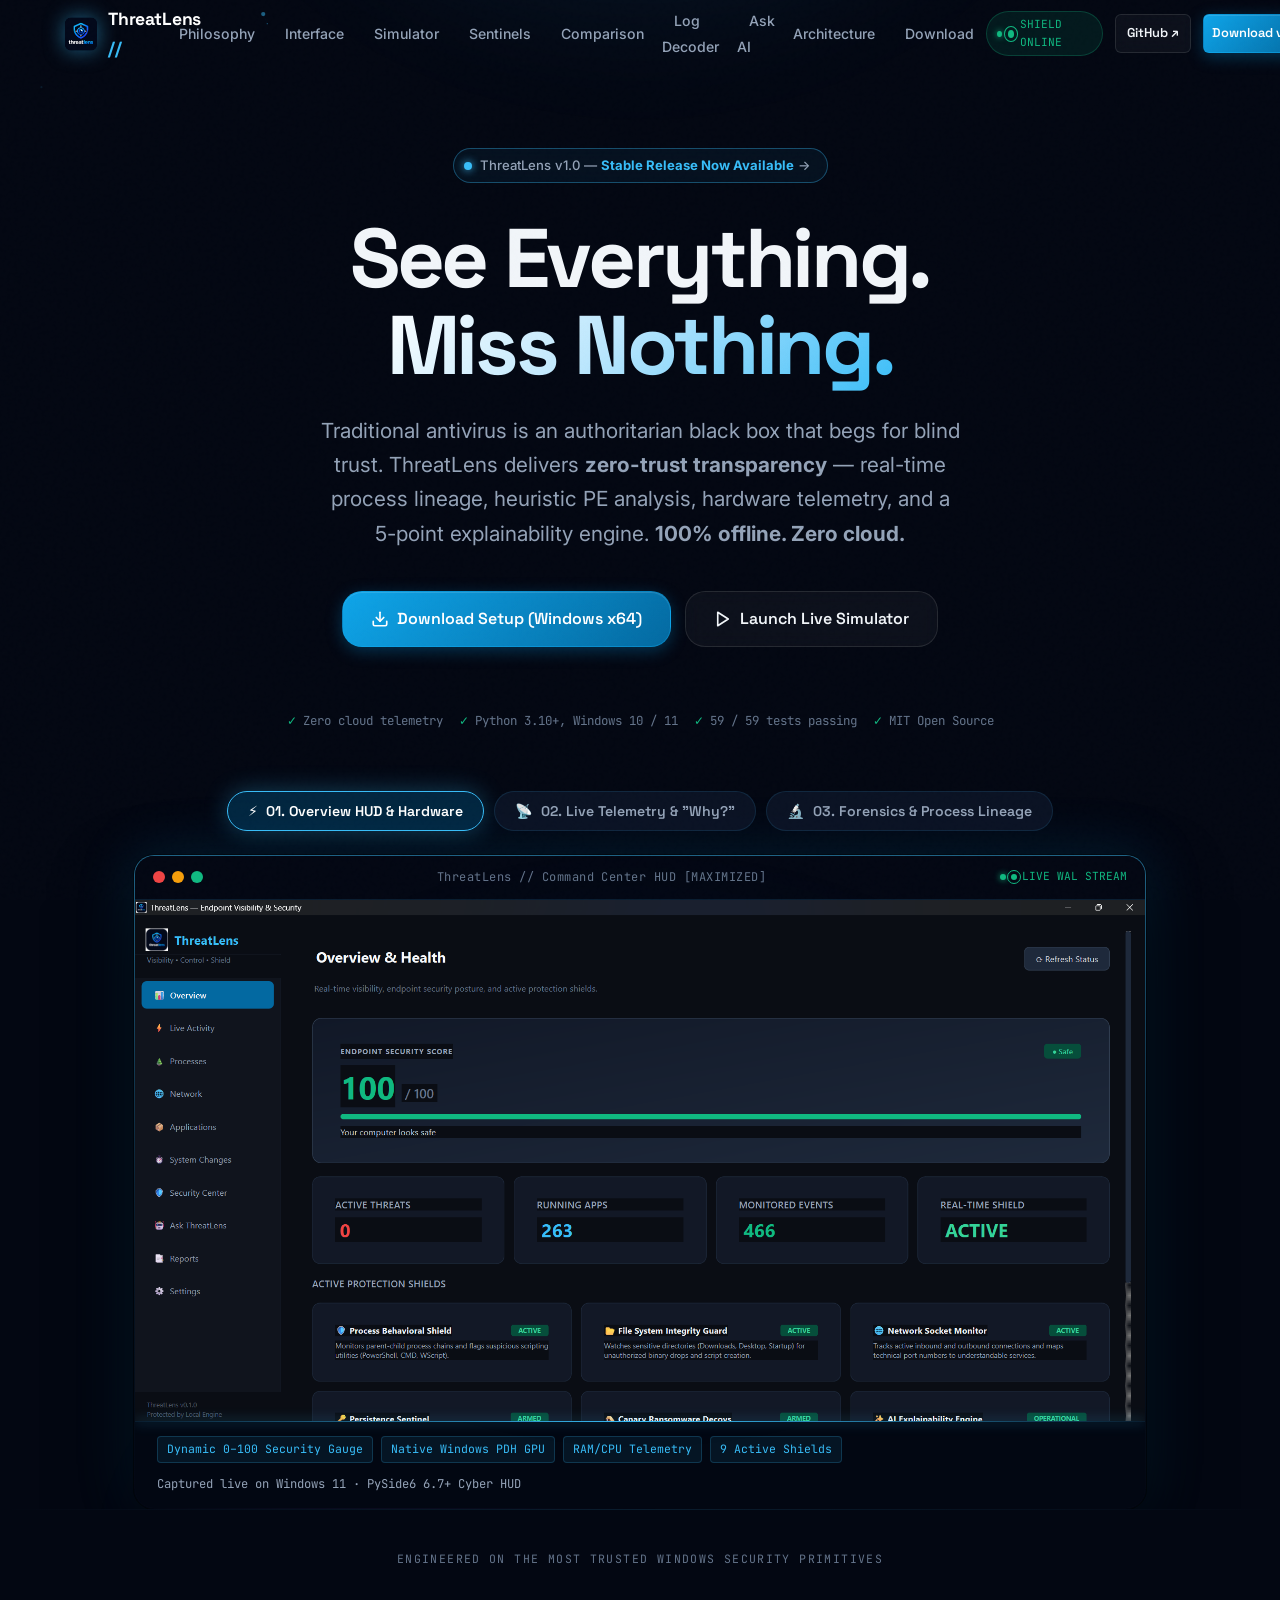
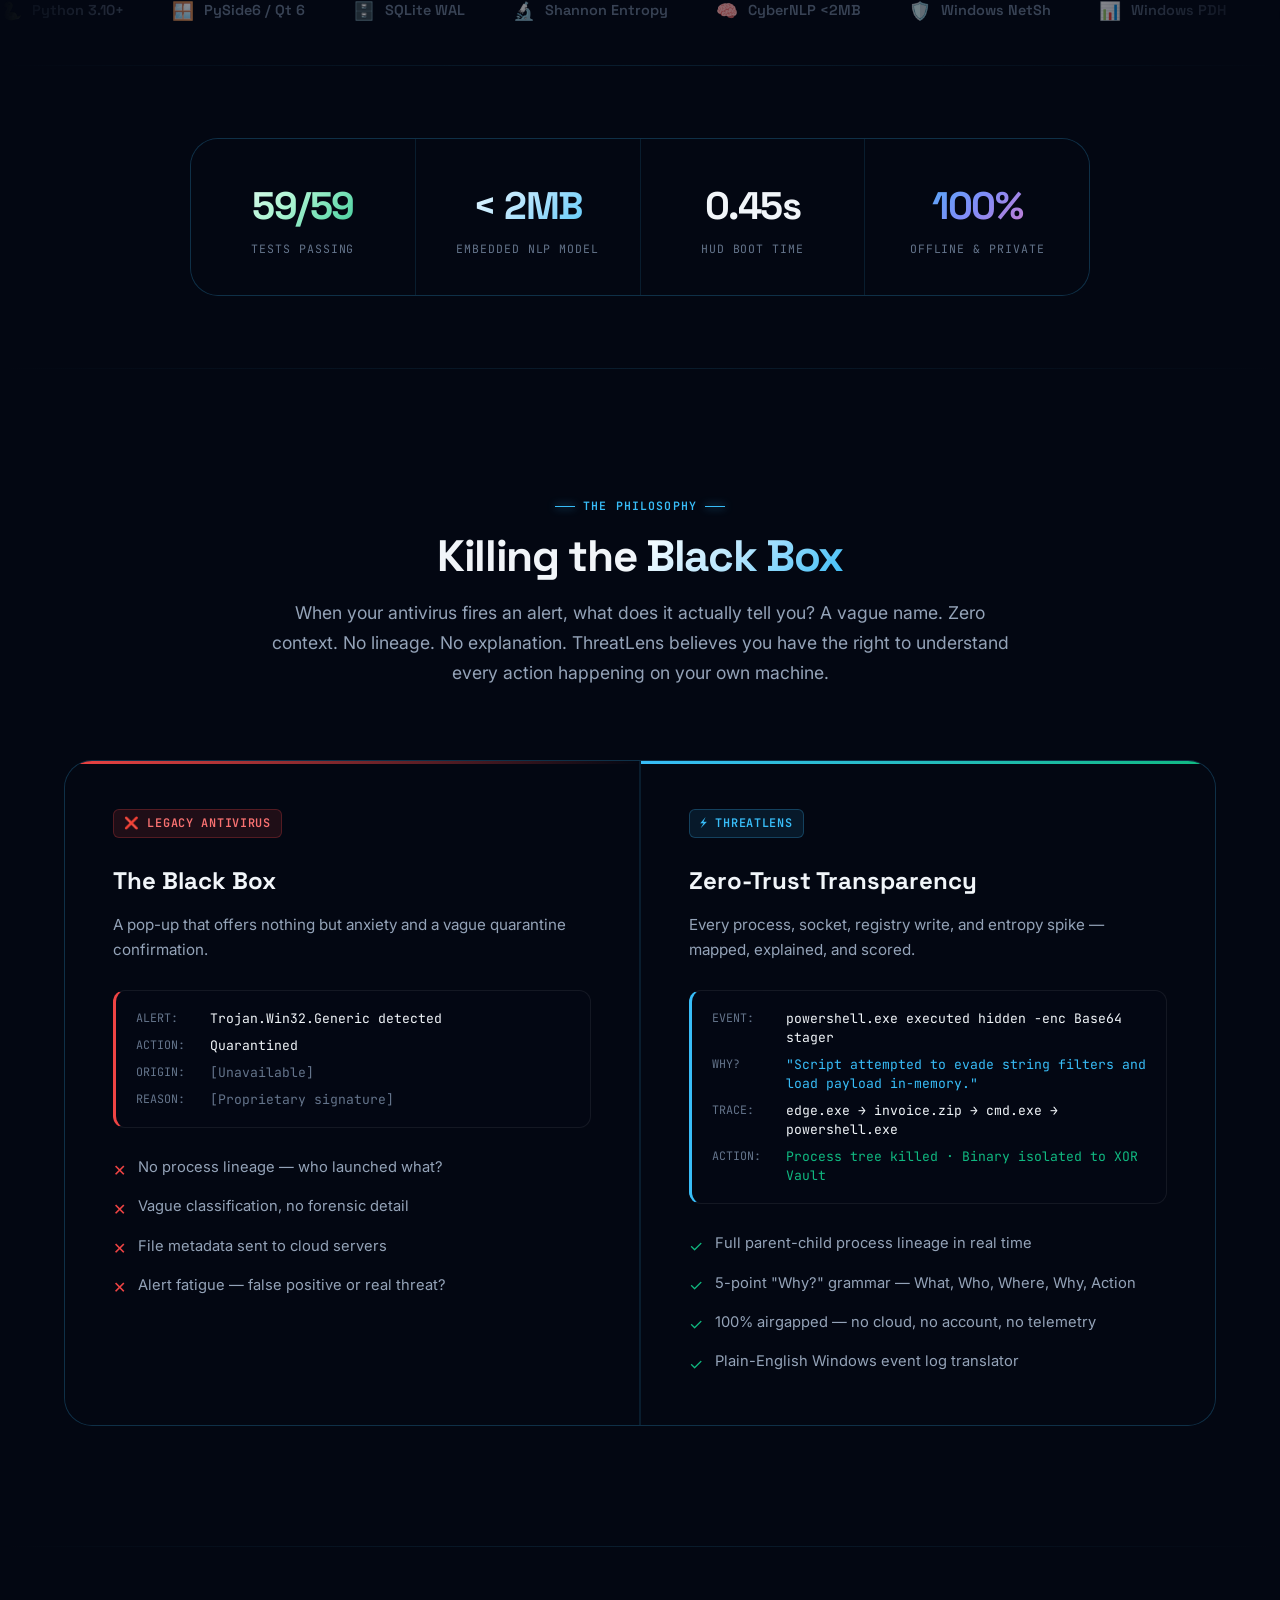
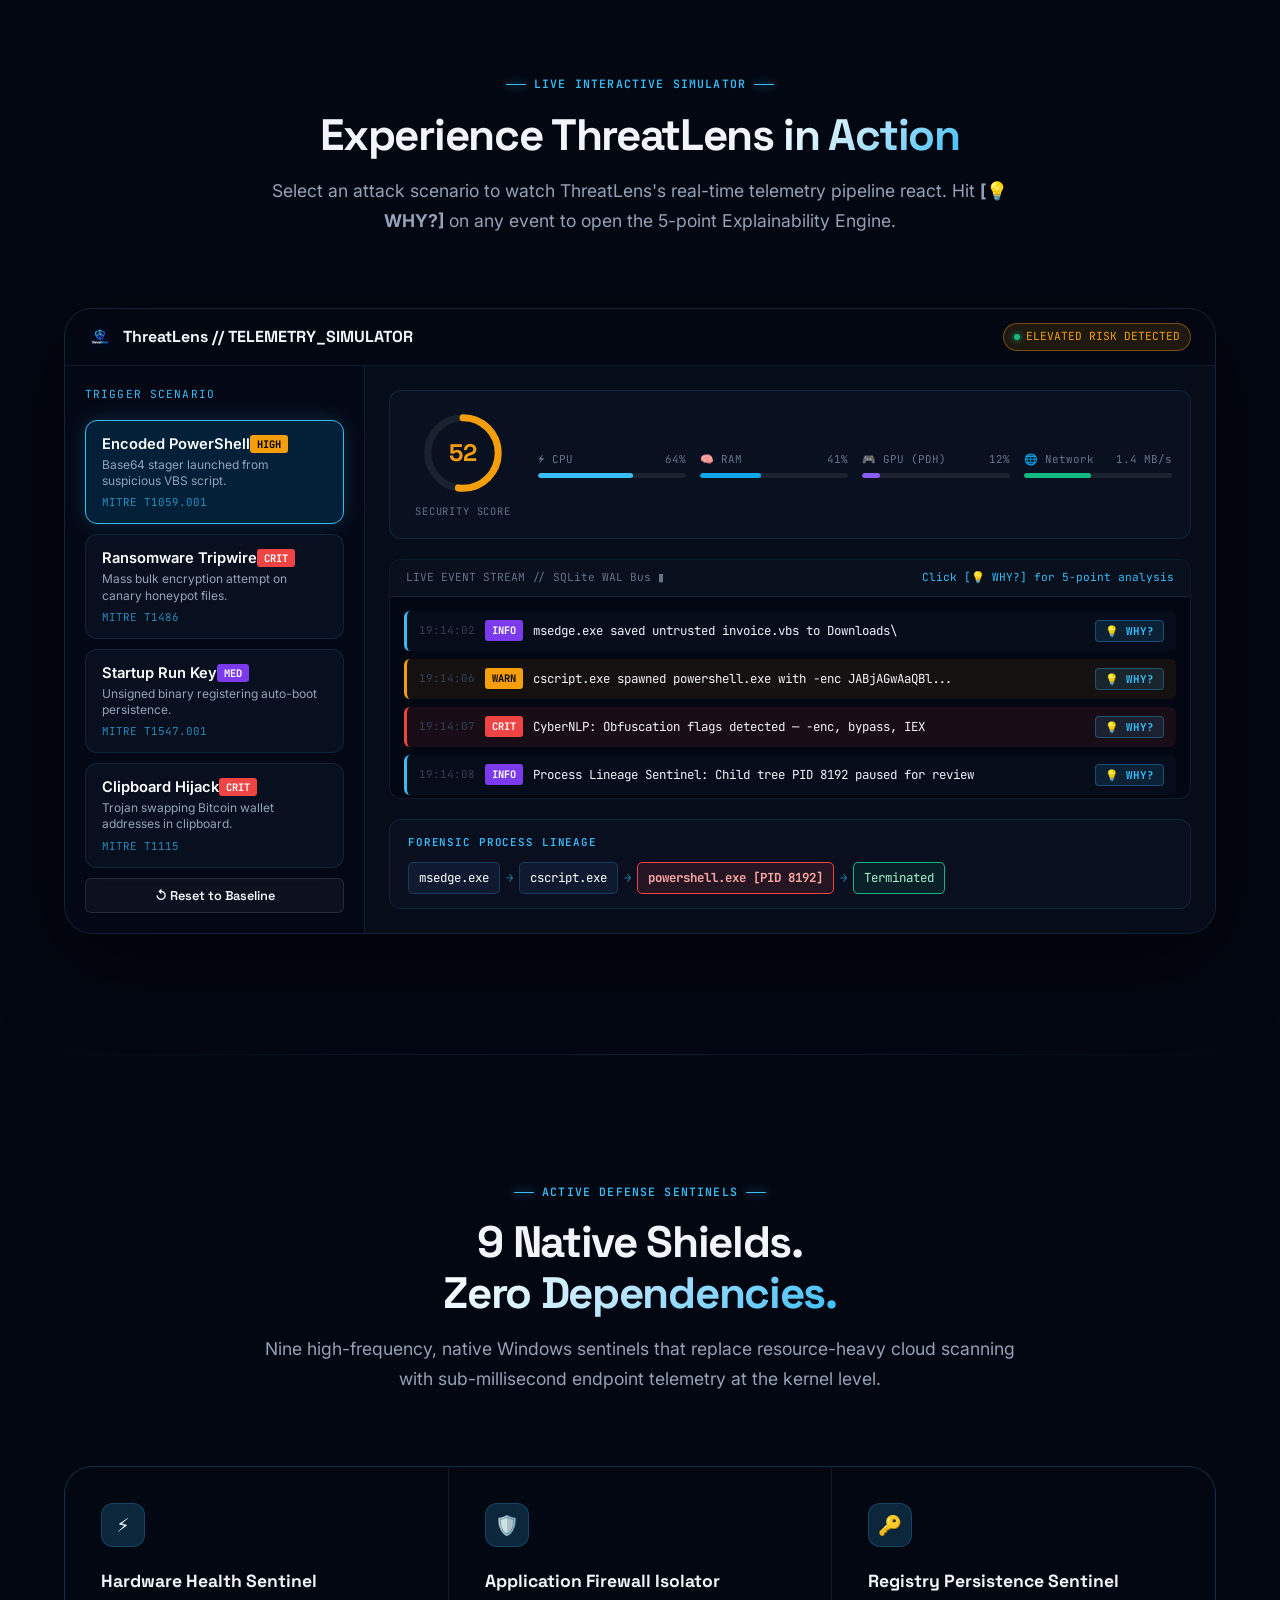
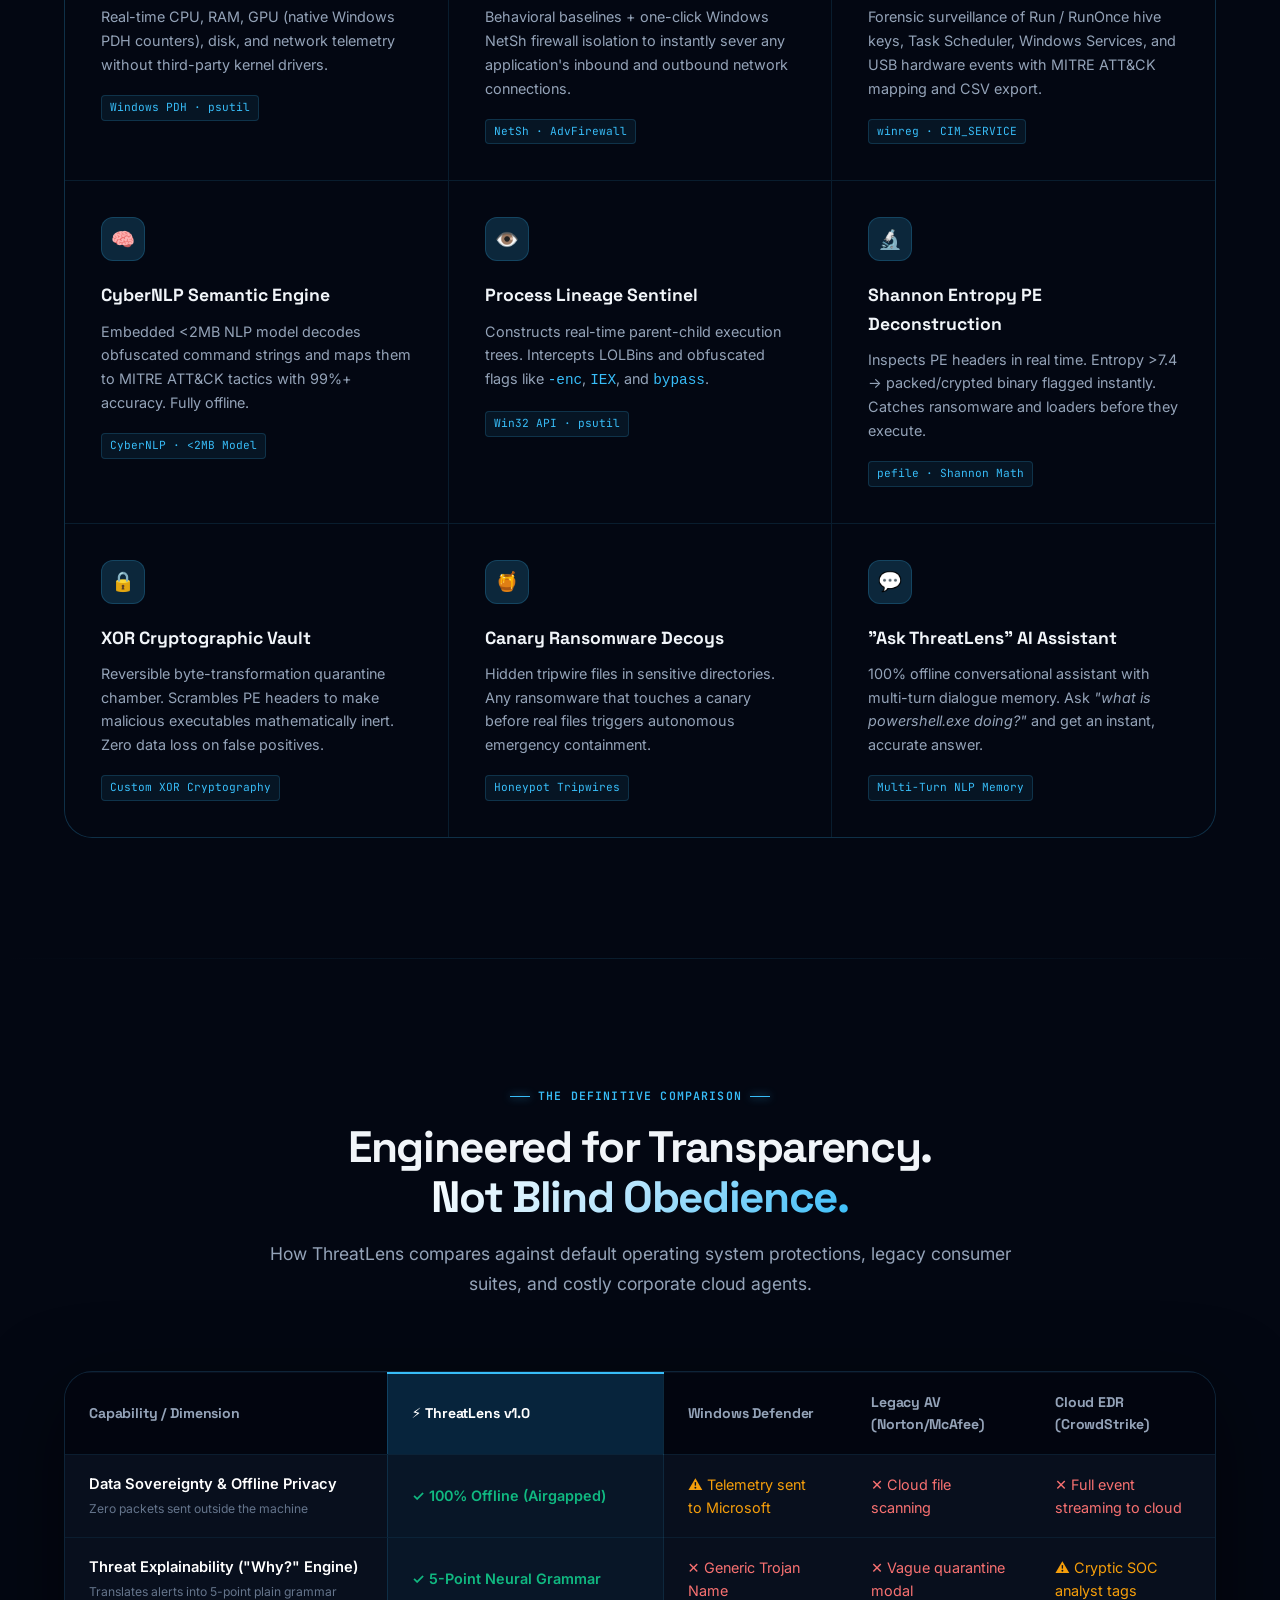
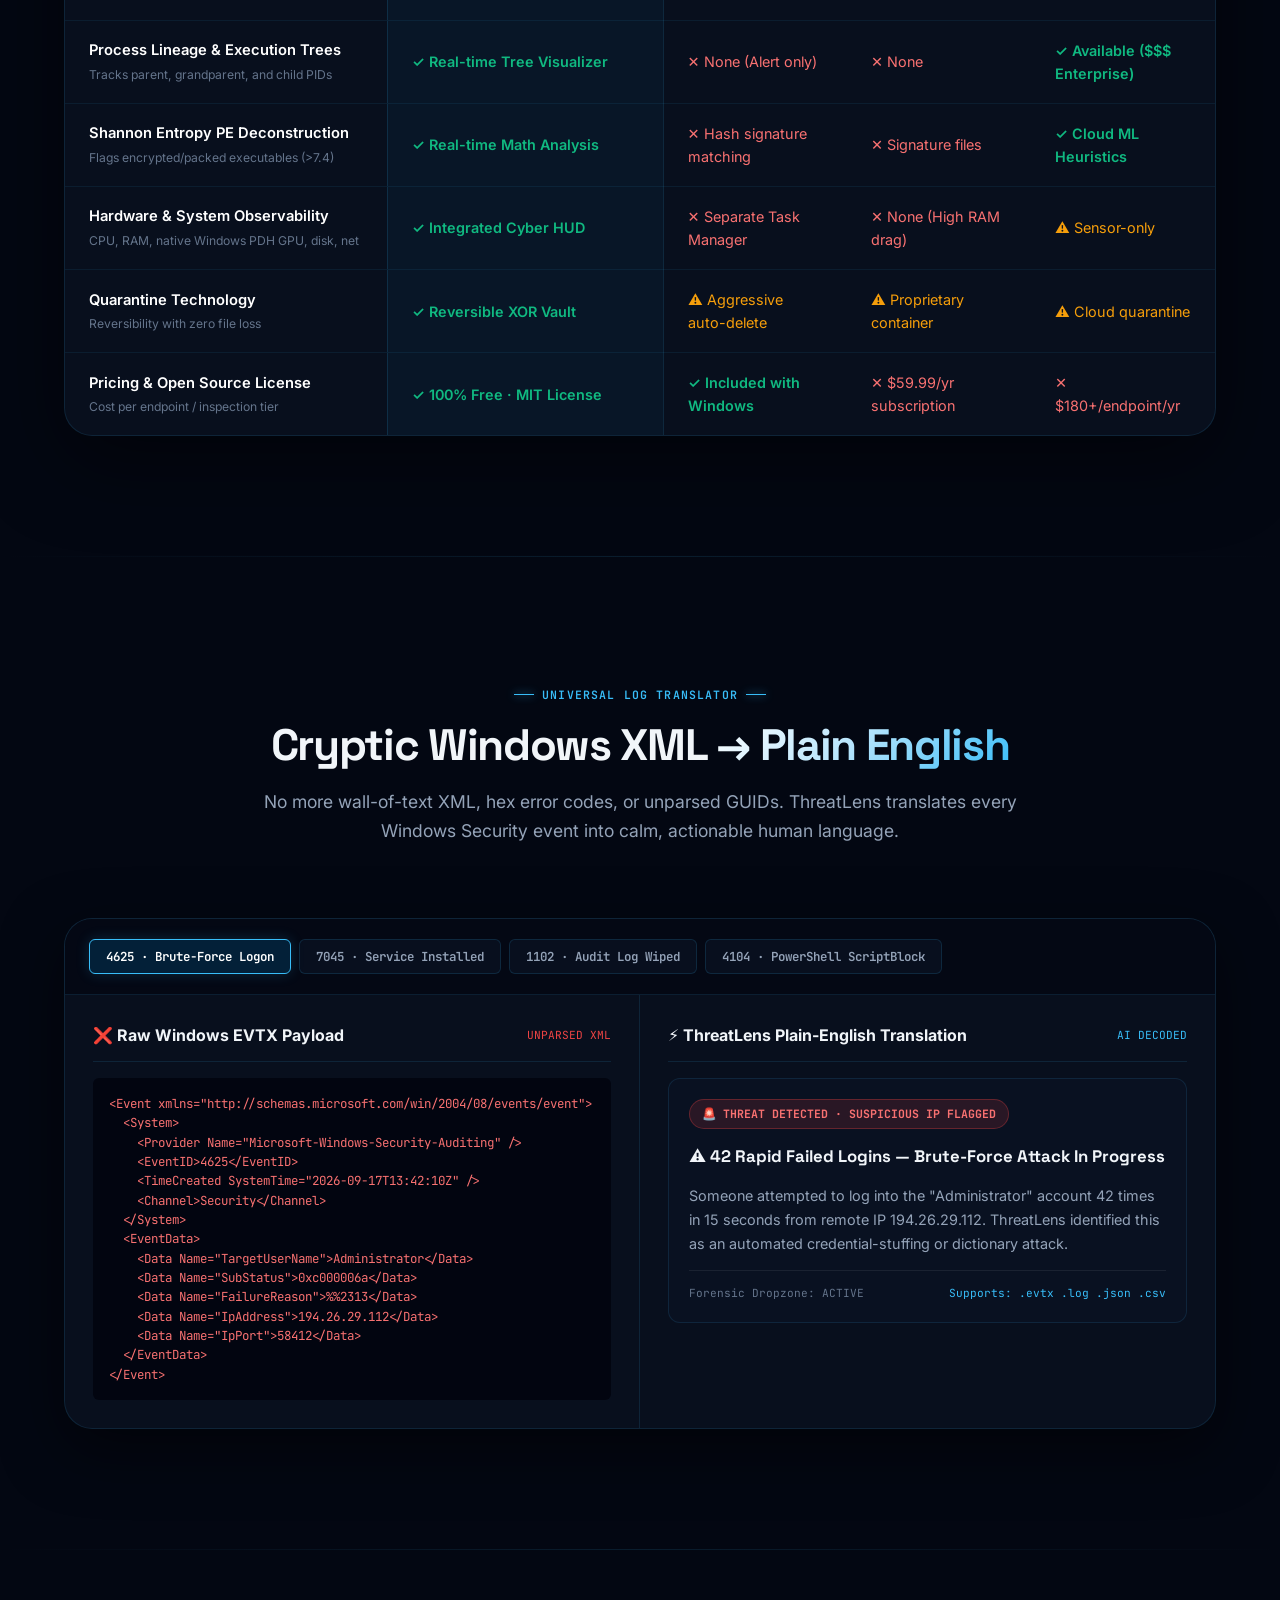
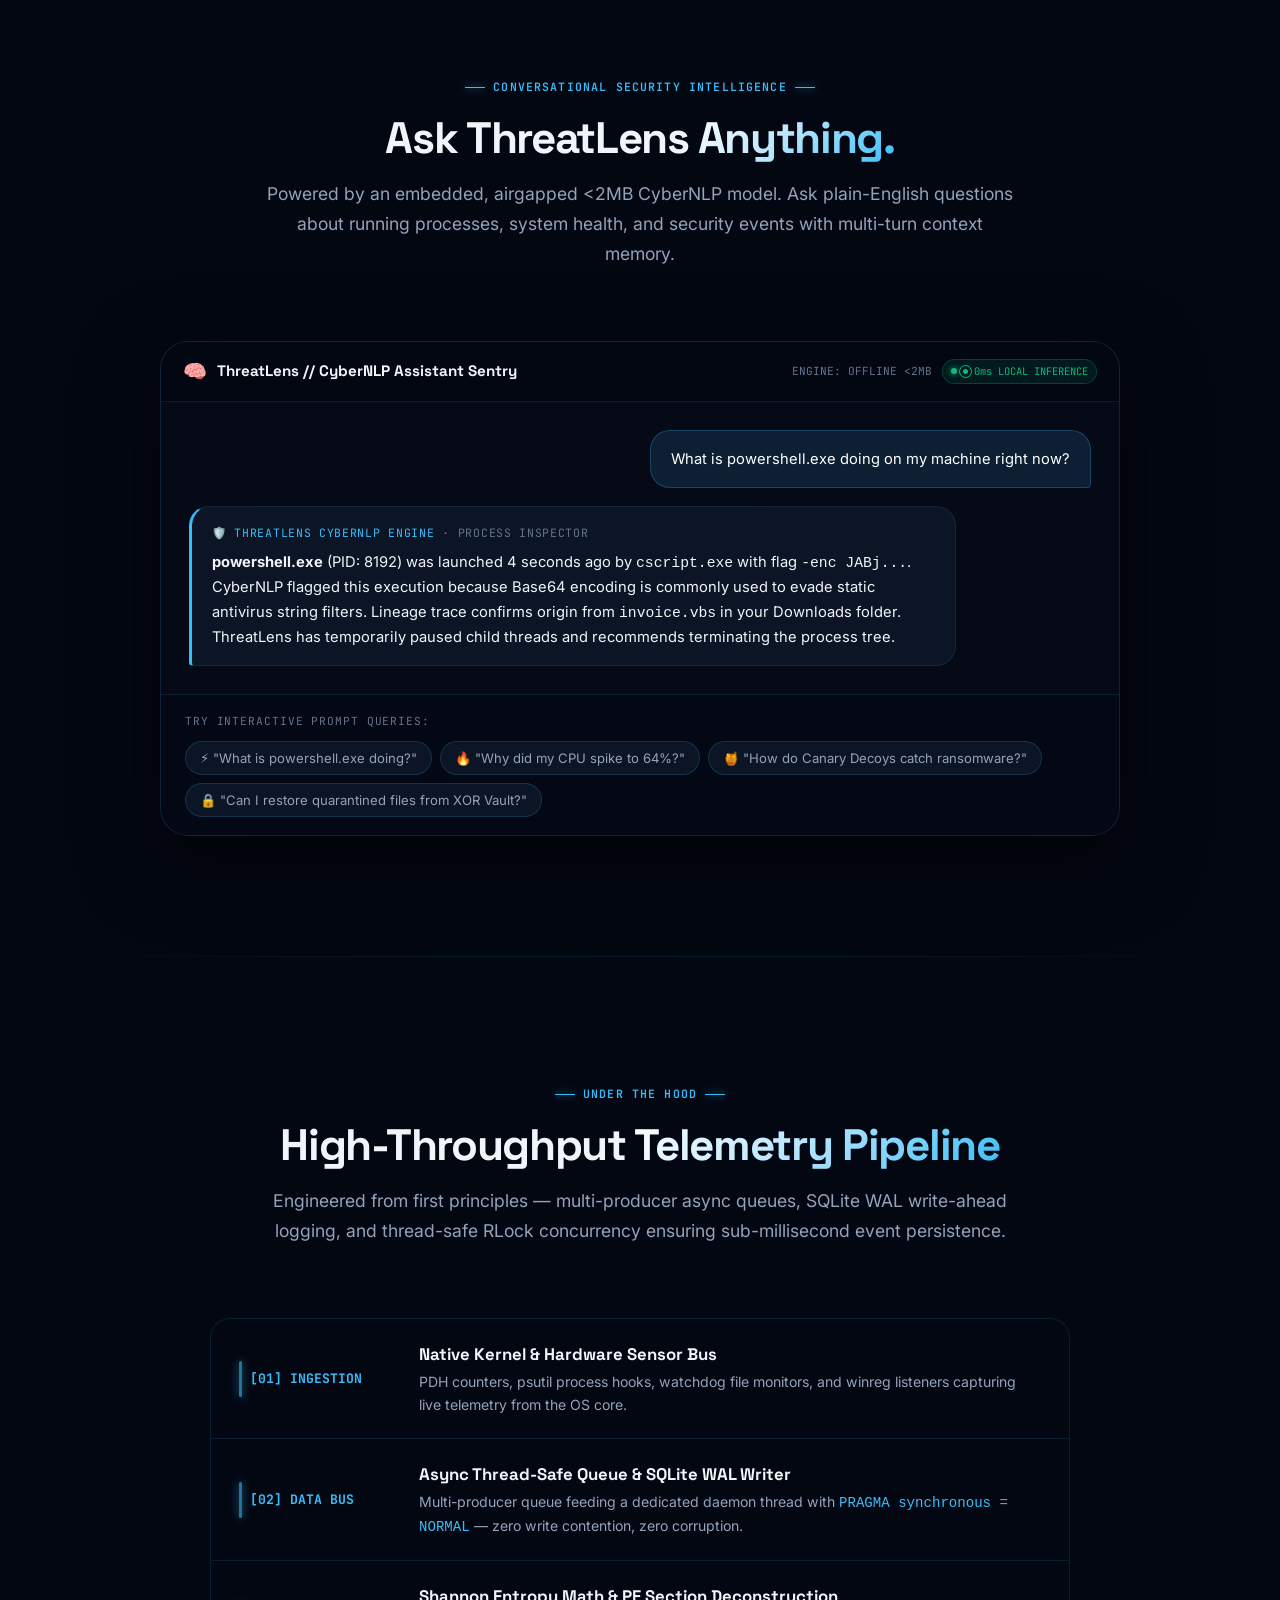
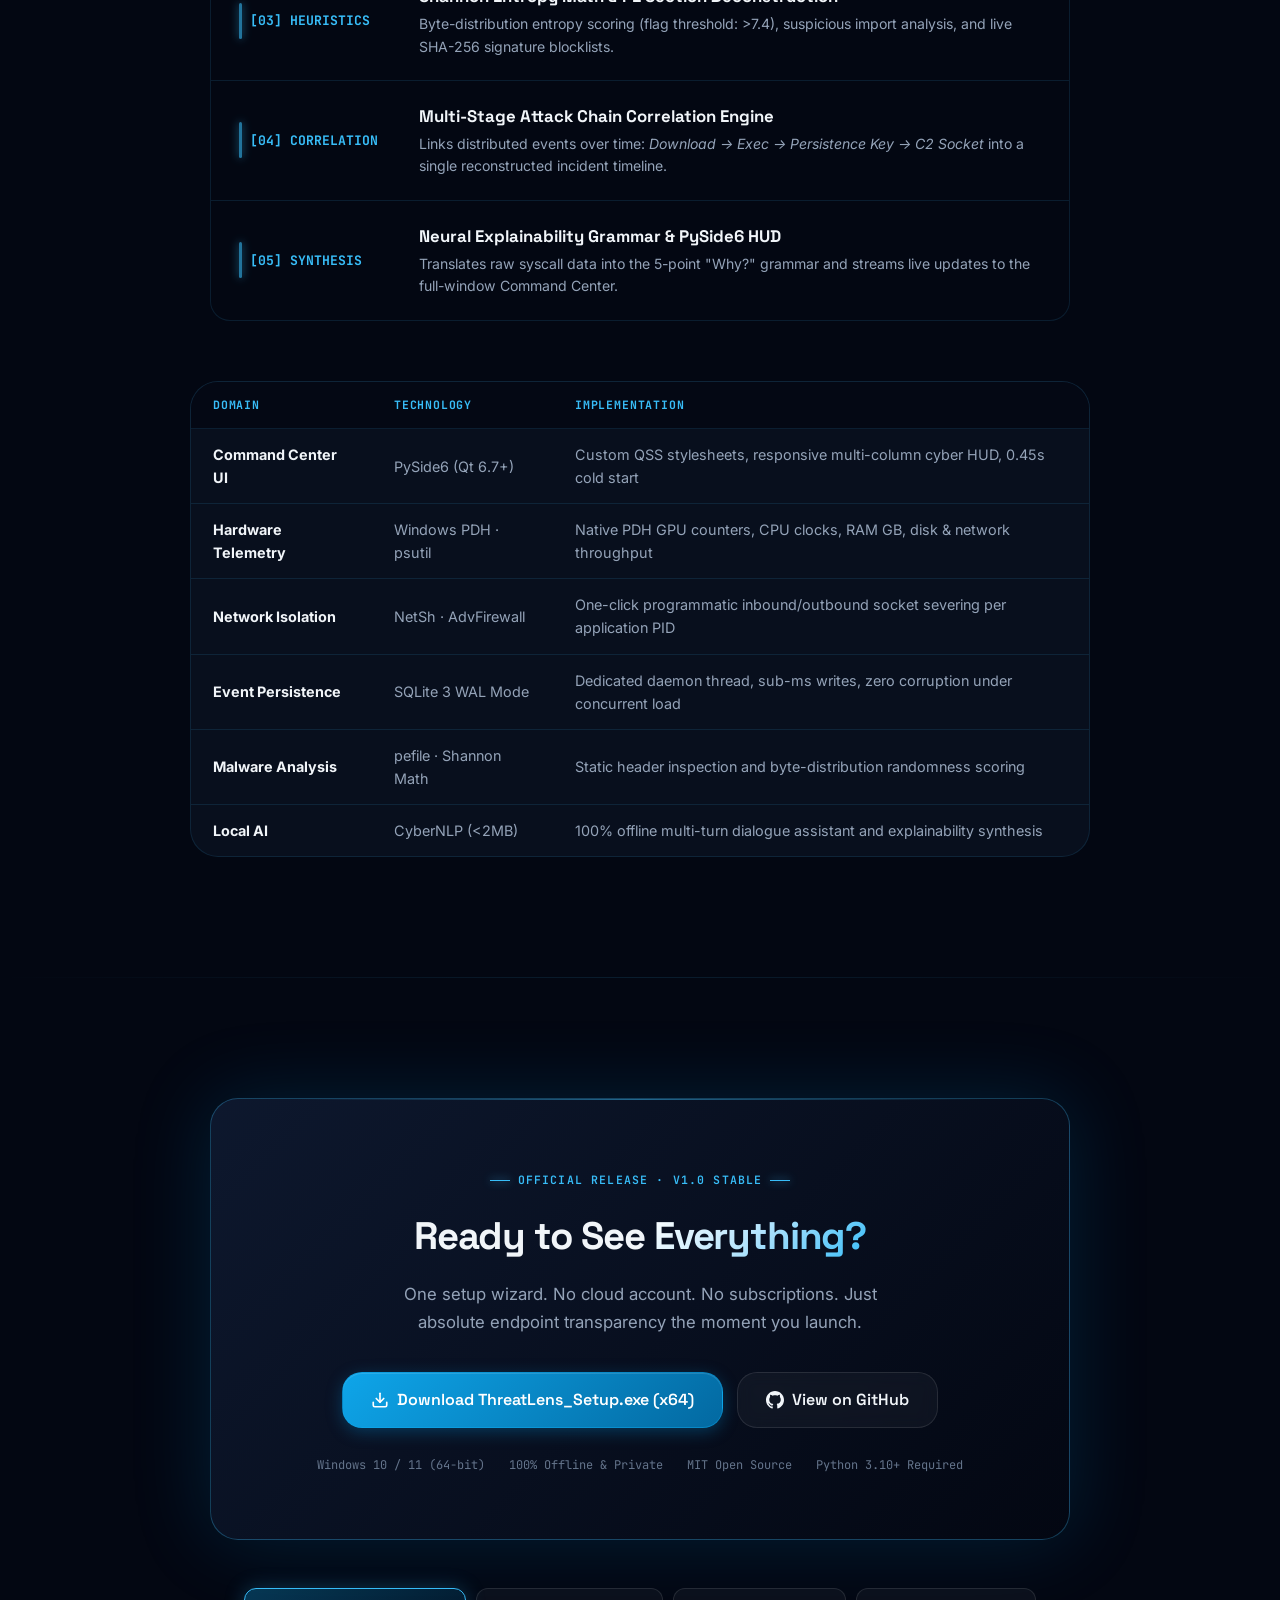
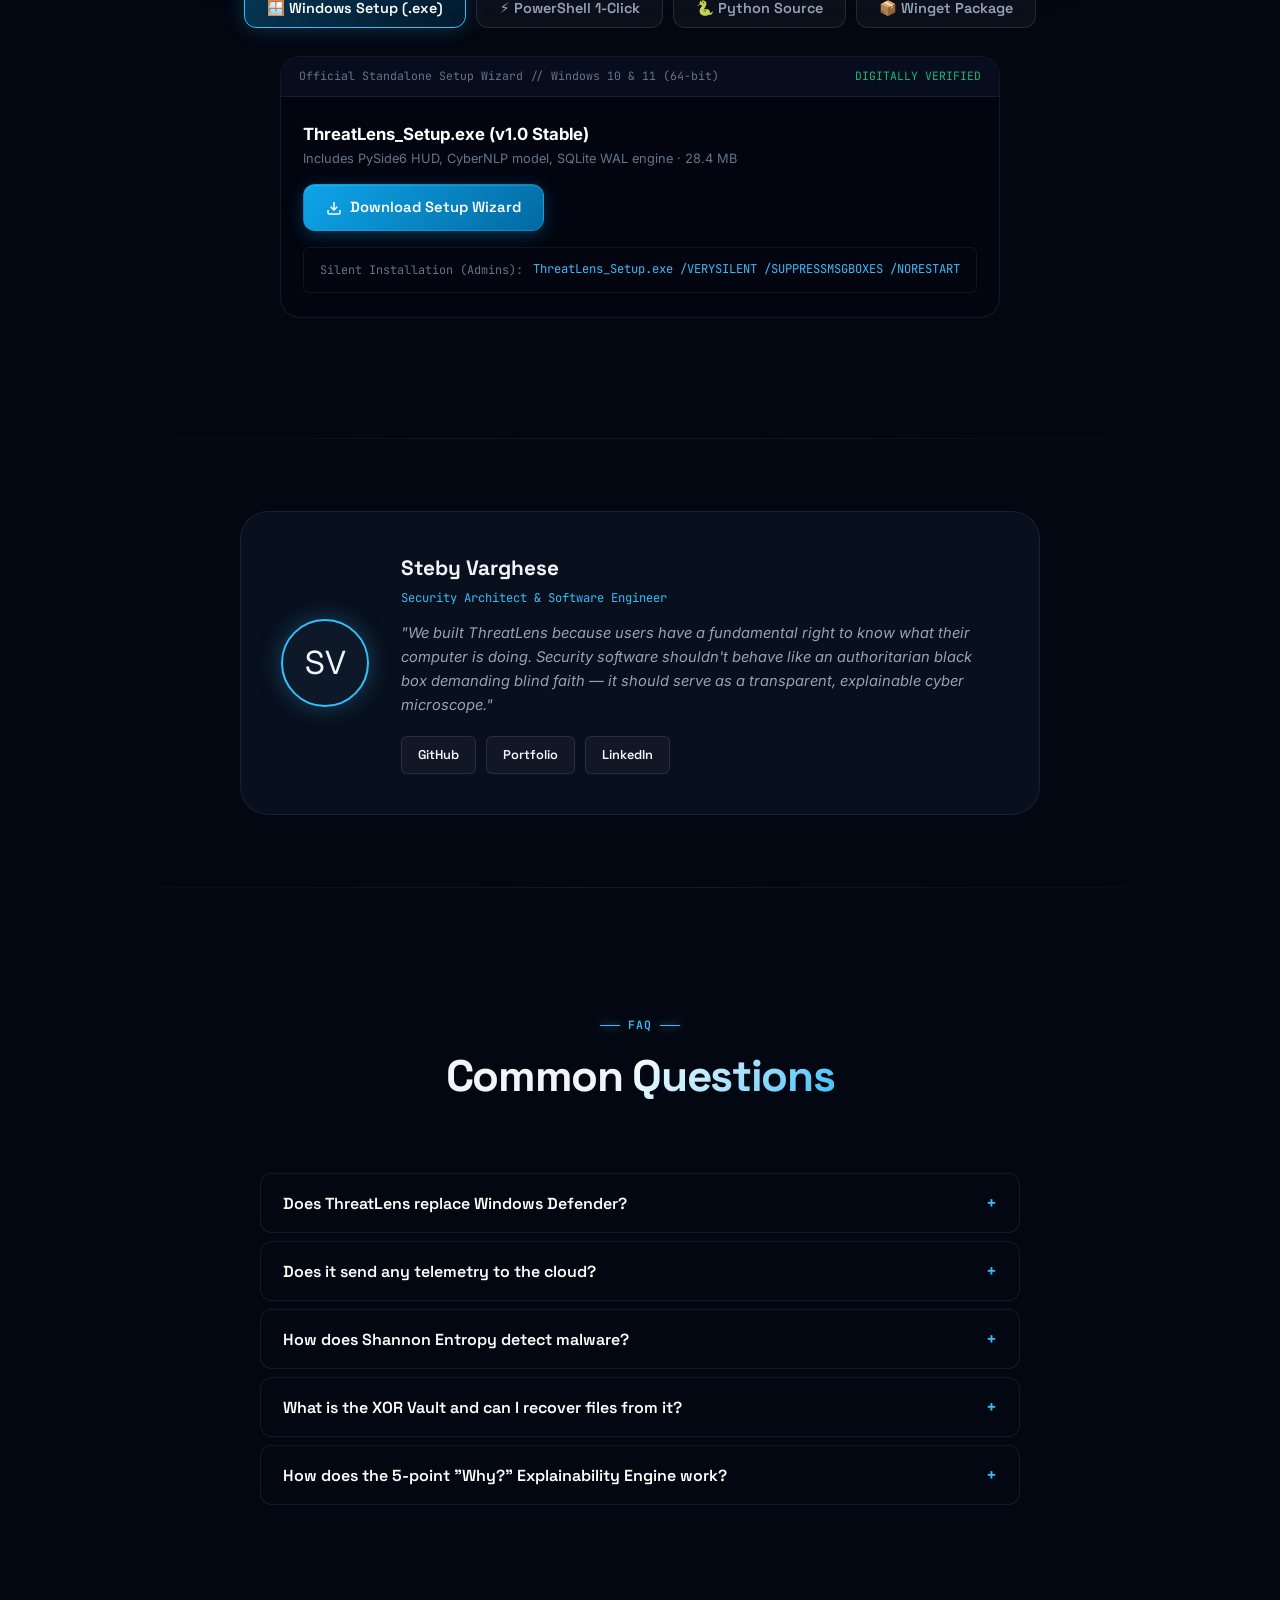
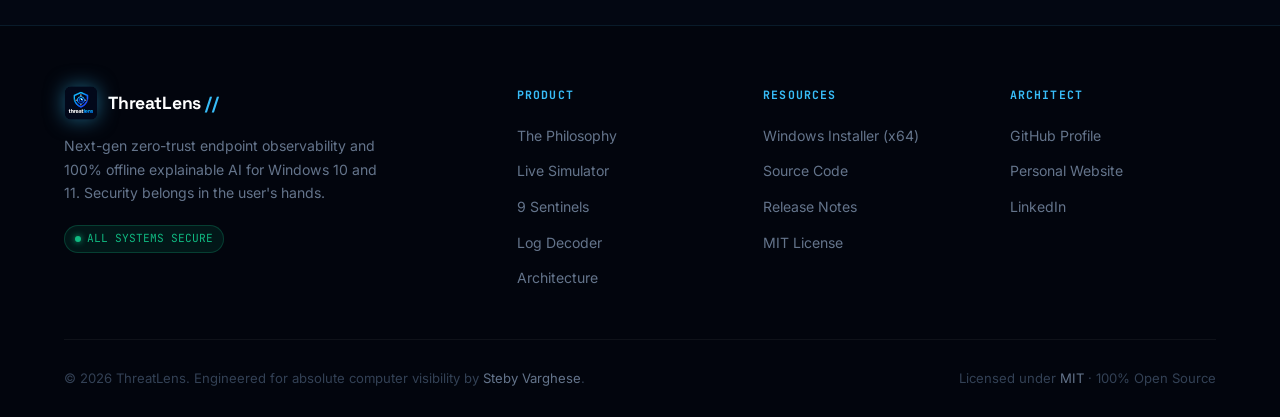
==== commit e0a73bf5: "Add files via upload" ====
--- a/index.html
+++ b/index.html
@@ -3,576 +3,661 @@
 <head>
   <meta charset="UTF-8">
   <meta name="viewport" content="width=device-width, initial-scale=1.0">
-  <meta http-equiv="X-UA-Compatible" content="ie=edge">
-  <title>ThreatLens // Next-Gen Cyber Observability & Zero-Trust Defense</title>
-
-  <!-- SEO & Social Meta -->
-  <meta name="description" content="ThreatLens weaponizes cyber transparency: Zero-Trust Endpoint Observability, Heuristic PE Defense, Hardware Telemetry, and 100% Offline Explainable AI for Windows 10 & 11.">
-  <meta name="keywords" content="ThreatLens, Endpoint Security, EDR, Zero Trust, Cyber Transparency, Process Lineage, Malware Analysis, Shannon Entropy, Windows Security, Explainable AI">
+  <title>ThreatLens — See Everything. Miss Nothing.</title>
+  <meta name="description" content="ThreatLens delivers next-gen zero-trust endpoint observability, real-time process lineage, Shannon entropy malware detection, and 100% offline explainable AI for Windows 10 & 11.">
+  <meta name="keywords" content="ThreatLens, Endpoint Security, EDR, Zero Trust, Explainable AI, Process Lineage, Windows Security, Shannon Entropy, Malware Detection">
   <meta name="author" content="Steby Varghese">
-  <meta property="og:title" content="ThreatLens // Next-Gen Endpoint Observability & Heuristic Defense">
-  <meta property="og:description" content="Traditional antivirus operates as a black box. ThreatLens weaponizes transparency. Experience 100% offline explainable cyber security.">
+  <meta property="og:title" content="ThreatLens — See Everything. Miss Nothing.">
+  <meta property="og:description" content="Real-time endpoint telemetry, process lineage, PE entropy heuristics, and a 5-point explainability engine — 100% offline, zero cloud.">
   <meta property="og:type" content="website">
   <meta property="og:image" content="assets/threatlens.png">
   <meta name="twitter:card" content="summary_large_image">
-  <meta name="twitter:title" content="ThreatLens // Next-Gen Cyber Transparency">
+  <meta name="twitter:title" content="ThreatLens — See Everything. Miss Nothing.">
   <meta name="twitter:description" content="Zero-Trust Endpoint Observability · Heuristic Defense · 100% Offline Explainable AI for Windows.">
-  <meta name="twitter:image" content="assets/threatlens.png">
-
-  <!-- Favicon -->
   <link rel="icon" type="image/x-icon" href="assets/threatlens.ico">
   <link rel="apple-touch-icon" href="assets/threatlens_128.png">
-
-  <!-- Stylesheet -->
   <link rel="stylesheet" href="css/styles.css">
 </head>
 <body>
 
-  <!-- =========================================================================
-       Navbar
-       ========================================================================= -->
-  <header class="navbar">
-    <div class="container nav-container">
-      <a href="#" class="brand-wrap">
-        <img src="assets/threatlens.png" alt="ThreatLens Shield" class="brand-logo">
-        <div class="brand-text">
-          <span class="brand-title">THREATLENS <span style="color: var(--accent-cyan);">//</span></span>
-          <span class="brand-sub">CYBER TRANSPARENCY</span>
-        </div>
+<!-- ═══════════════════════════════════════════════════════════════════════════
+     NAVIGATION
+     ═══════════════════════════════════════════════════════════════════════════ -->
+<header class="nav" id="nav">
+  <div class="container nav-inner">
+    <a href="#" class="brand">
+      <img src="assets/threatlens.png" alt="ThreatLens" class="brand-logo">
+      <span class="brand-name">ThreatLens<span> //</span></span>
+    </a>
+
+    <nav>
+      <ul class="nav-links">
+        <li><a href="#philosophy">Philosophy</a></li>
+        <li><a href="#gallery">Interface</a></li>
+        <li><a href="#simulator">Simulator</a></li>
+        <li><a href="#features">Sentinels</a></li>
+        <li><a href="#comparison">Comparison</a></li>
+        <li><a href="#decoder">Log Decoder</a></li>
+        <li><a href="#ai-assistant">Ask AI</a></li>
+        <li><a href="#architecture">Architecture</a></li>
+        <li><a href="#download">Download</a></li>
+      </ul>
+    </nav>
+
+    <div class="nav-end">
+      <div class="nav-pill"><span class="pulse-dot"></span> SHIELD ONLINE</div>
+      <a href="https://github.com/stebyvarghese1/ThreatLens" target="_blank" rel="noopener" class="btn btn-ghost btn-sm">GitHub ↗</a>
+      <a href="https://github.com/stebyvarghese1/ThreatLens/releases/download/v1/ThreatLens_Setup.exe" class="btn btn-primary btn-sm">
+        Download v1.0
       </a>
-
-      <nav>
-        <ul class="nav-links">
-          <li><a href="#philosophy" class="nav-link">The Philosophy</a></li>
-          <li><a href="#simulator" class="nav-link">Live Simulator</a></li>
-          <li><a href="#subsystems" class="nav-link">Subsystems</a></li>
-          <li><a href="#decoder" class="nav-link">Log Translator</a></li>
-          <li><a href="#architecture" class="nav-link">Architecture</a></li>
-          <li><a href="#download" class="nav-link">Download</a></li>
+      <button class="hamburger" id="hamburger" aria-label="Toggle menu">☰</button>
+    </div>
+  </div>
+</header>
+
+<div class="mobile-drawer" id="mobile-drawer">
+  <a href="#philosophy">Philosophy</a>
+  <a href="#gallery">Interface Showcase</a>
+  <a href="#simulator">Interactive Simulator</a>
+  <a href="#features">Defense Sentinels</a>
+  <a href="#comparison">Definitive Comparison</a>
+  <a href="#decoder">Windows Log Decoder</a>
+  <a href="#ai-assistant">Offline AI Assistant</a>
+  <a href="#architecture">Architecture</a>
+  <a href="#download">Download v1.0</a>
+  <a href="https://github.com/stebyvarghese1/ThreatLens" target="_blank" rel="noopener" class="btn btn-primary">GitHub Repository ↗</a>
+</div>
+
+<!-- ═══════════════════════════════════════════════════════════════════════════
+     HERO
+     ═══════════════════════════════════════════════════════════════════════════ -->
+<section class="hero" id="hero">
+  <canvas id="particles-canvas"></canvas>
+
+  <div class="hero-inner">
+    <a href="https://github.com/stebyvarghese1/ThreatLens/releases/tag/v1" target="_blank" rel="noopener" class="hero-badge">
+      <span class="dot"></span>
+      <span>ThreatLens v1.0 — <strong>Stable Release Now Available</strong> →</span>
+    </a>
+
+    <h1 class="hero-title">
+      See Everything.<br>
+      <span class="gt-cyan">Miss Nothing.</span>
+    </h1>
+
+    <p class="hero-subtitle">
+      Traditional antivirus is an authoritarian black box that begs for blind trust.
+      ThreatLens delivers <strong>zero-trust transparency</strong> — real-time process lineage, heuristic PE analysis, hardware telemetry, and a 5-point explainability engine. <strong>100% offline. Zero cloud.</strong>
+    </p>
+
+    <div class="hero-ctas">
+      <a href="https://github.com/stebyvarghese1/ThreatLens/releases/download/v1/ThreatLens_Setup.exe" class="btn btn-primary btn-lg">
+        <svg width="18" height="18" viewBox="0 0 24 24" fill="none" stroke="currentColor" stroke-width="2.2" stroke-linecap="round" stroke-linejoin="round"><path d="M21 15v4a2 2 0 0 1-2 2H5a2 2 0 0 1-2-2v-4"></path><polyline points="7 10 12 15 17 10"></polyline><line x1="12" y1="15" x2="12" y2="3"></line></svg>
+        Download Setup (Windows x64)
+      </a>
+      <a href="#simulator" class="btn btn-ghost btn-lg">
+        <svg width="18" height="18" viewBox="0 0 24 24" fill="none" stroke="currentColor" stroke-width="2.2" stroke-linecap="round" stroke-linejoin="round"><polygon points="5 3 19 12 5 21 5 3"></polygon></svg>
+        Launch Live Simulator
+      </a>
+    </div>
+
+    <div class="hero-terminal-line">
+      <span>Zero cloud telemetry</span>
+      <span>Python 3.10+, Windows 10 / 11</span>
+      <span>59 / 59 tests passing</span>
+      <span>MIT Open Source</span>
+    </div>
+  </div>
+
+  <!-- Interactive App Screenshot Showcase -->
+  <div class="hero-screenshot-wrap" id="gallery">
+    <div class="gallery-tabs-wrap">
+      <button class="gallery-tab-btn active" data-img="assets/screenshots/hud_overview.png" data-title="ThreatLens // Command Center HUD [MAXIMIZED]" data-status="LIVE WAL STREAM" data-badges="Dynamic 0–100 Security Gauge,Native Windows PDH GPU,RAM/CPU Telemetry,9 Active Shields">
+        <span>⚡</span> 01. Overview HUD &amp; Hardware
+      </button>
+      <button class="gallery-tab-btn" data-img="assets/screenshots/telemetry_why.png" data-title="ThreatLens // Live Telemetry &amp; Why? Engine" data-status="STREAMING KERNEL BUS" data-badges="Streaming Userland/Kernel Bus,5-Point Explainability Modal,Zero-Cloud Architecture,Offline Sub-ms Logs">
+        <span>📡</span> 02. Live Telemetry &amp; "Why?"
+      </button>
+      <button class="gallery-tab-btn" data-img="assets/screenshots/forensics_lineage.png" data-title="ThreatLens // Forensic Lineage &amp; Threat Scanner" data-status="ENTROPY ANALYZER READY" data-badges="Parent-Child Execution Tree,Shannon PE Entropy >7.4,Reversible XOR Vault,MITRE ATT&amp;CK Mapping">
+        <span>🔬</span> 03. Forensics &amp; Process Lineage
+      </button>
+    </div>
+
+    <div class="screenshot-glow"></div>
+    <div class="screenshot-frame">
+      <div class="screenshot-inner">
+        <div class="screenshot-titlebar">
+          <div class="titlebar-dots">
+            <span class="titlebar-dot dot-red"></span>
+            <span class="titlebar-dot dot-yellow"></span>
+            <span class="titlebar-dot dot-green"></span>
+          </div>
+          <span class="titlebar-title" id="gallery-title">ThreatLens // Command Center HUD [MAXIMIZED]</span>
+          <span class="titlebar-status" id="gallery-status"><span class="pulse-dot" style="width:6px;height:6px"></span> LIVE WAL STREAM</span>
+        </div>
+        <div style="position:relative;">
+          <img src="assets/screenshots/hud_overview.png"
+               id="gallery-img"
+               alt="ThreatLens Command Center — real-time security HUD with process lineage, hardware telemetry, and threat detection"
+               class="screenshot-img" loading="eager">
+          <div class="screenshot-scan"></div>
+        </div>
+        <div class="gallery-caption-bar">
+          <div class="gallery-badge-row" id="gallery-badges">
+            <span class="pill">Dynamic 0–100 Security Gauge</span>
+            <span class="pill">Native Windows PDH GPU</span>
+            <span class="pill">RAM/CPU Telemetry</span>
+            <span class="pill">9 Active Shields</span>
+          </div>
+          <div>Captured live on Windows 11 · PySide6 6.7+ Cyber HUD</div>
+        </div>
+      </div>
+    </div>
+  </div>
+</section>
+
+<div class="divider"></div>
+
+<!-- ═══════════════════════════════════════════════════════════════════════════
+     TECH LOGOS STRIP
+     ═══════════════════════════════════════════════════════════════════════════ -->
+<section class="logos-section">
+  <p class="logos-label">Engineered on the most trusted Windows security primitives</p>
+  <div class="logos-track">
+    <div class="logos-scroll" id="logos-scroll">
+      <div class="logo-chip"><span class="logo-chip-icon">🐍</span>Python 3.10+</div>
+      <div class="logo-chip"><span class="logo-chip-icon">🪟</span>PySide6 / Qt 6</div>
+      <div class="logo-chip"><span class="logo-chip-icon">🗄️</span>SQLite WAL</div>
+      <div class="logo-chip"><span class="logo-chip-icon">🔬</span>Shannon Entropy</div>
+      <div class="logo-chip"><span class="logo-chip-icon">🧠</span>CyberNLP &lt;2MB</div>
+      <div class="logo-chip"><span class="logo-chip-icon">🛡️</span>Windows NetSh</div>
+      <div class="logo-chip"><span class="logo-chip-icon">📊</span>Windows PDH</div>
+      <div class="logo-chip"><span class="logo-chip-icon">🔒</span>XOR Vault</div>
+      <div class="logo-chip"><span class="logo-chip-icon">⚙️</span>Win32 API</div>
+      <div class="logo-chip"><span class="logo-chip-icon">🧬</span>pefile</div>
+      <!-- Duplicate for seamless loop -->
+      <div class="logo-chip"><span class="logo-chip-icon">🐍</span>Python 3.10+</div>
+      <div class="logo-chip"><span class="logo-chip-icon">🪟</span>PySide6 / Qt 6</div>
+      <div class="logo-chip"><span class="logo-chip-icon">🗄️</span>SQLite WAL</div>
+      <div class="logo-chip"><span class="logo-chip-icon">🔬</span>Shannon Entropy</div>
+      <div class="logo-chip"><span class="logo-chip-icon">🧠</span>CyberNLP &lt;2MB</div>
+      <div class="logo-chip"><span class="logo-chip-icon">🛡️</span>Windows NetSh</div>
+      <div class="logo-chip"><span class="logo-chip-icon">📊</span>Windows PDH</div>
+      <div class="logo-chip"><span class="logo-chip-icon">🔒</span>XOR Vault</div>
+      <div class="logo-chip"><span class="logo-chip-icon">⚙️</span>Win32 API</div>
+      <div class="logo-chip"><span class="logo-chip-icon">🧬</span>pefile</div>
+    </div>
+  </div>
+</section>
+
+<div class="divider"></div>
+
+<!-- ═══════════════════════════════════════════════════════════════════════════
+     STATS BAR
+     ═══════════════════════════════════════════════════════════════════════════ -->
+<section class="section-sm">
+  <div class="container">
+    <div class="stats-bar">
+      <div class="stat-item">
+        <div class="stat-val gt-em">59/59</div>
+        <div class="stat-lbl">Tests Passing</div>
+      </div>
+      <div class="stat-item">
+        <div class="stat-val gt-cyan">&lt; 2MB</div>
+        <div class="stat-lbl">Embedded NLP Model</div>
+      </div>
+      <div class="stat-item">
+        <div class="stat-val">0.45s</div>
+        <div class="stat-lbl">HUD Boot Time</div>
+      </div>
+      <div class="stat-item">
+        <div class="stat-val gt-multi">100%</div>
+        <div class="stat-lbl">Offline &amp; Private</div>
+      </div>
+    </div>
+  </div>
+</section>
+
+<div class="divider"></div>
+
+<!-- ═══════════════════════════════════════════════════════════════════════════
+     PHILOSOPHY: KILLING THE BLACK BOX
+     ═══════════════════════════════════════════════════════════════════════════ -->
+<section class="section" id="philosophy">
+  <div class="container">
+    <div class="section-header">
+      <div class="label">The Philosophy</div>
+      <h2>Killing the <span class="gt-cyan">Black Box</span></h2>
+      <p>When your antivirus fires an alert, what does it actually tell you? A vague name. Zero context. No lineage. No explanation. ThreatLens believes you have the right to understand every action happening on your own machine.</p>
+    </div>
+
+    <div class="philosophy-grid">
+      <!-- Legacy Card -->
+      <div class="philosophy-card legacy">
+        <div class="philo-tag bad">❌ Legacy Antivirus</div>
+        <h3>The Black Box</h3>
+        <p class="sub">A pop-up that offers nothing but anxiety and a vague quarantine confirmation.</p>
+
+        <div class="alert-dialog">
+          <div class="alert-row">
+            <span class="alert-key">Alert:</span>
+            <span class="alert-val">Trojan.Win32.Generic detected</span>
+          </div>
+          <div class="alert-row">
+            <span class="alert-key">Action:</span>
+            <span class="alert-val">Quarantined</span>
+          </div>
+          <div class="alert-row">
+            <span class="alert-key">Origin:</span>
+            <span class="alert-val dim">[Unavailable]</span>
+          </div>
+          <div class="alert-row">
+            <span class="alert-key">Reason:</span>
+            <span class="alert-val dim">[Proprietary signature]</span>
+          </div>
+        </div>
+
+        <ul class="check-list">
+          <li><span class="icon">✕</span> No process lineage — who launched what?</li>
+          <li><span class="icon">✕</span> Vague classification, no forensic detail</li>
+          <li><span class="icon">✕</span> File metadata sent to cloud servers</li>
+          <li><span class="icon">✕</span> Alert fatigue — false positive or real threat?</li>
         </ul>
-      </nav>
-
-      <div class="nav-actions">
-        <div class="status-pill">
-          <span>SHIELD ONLINE // 100% OFFLINE</span>
-        </div>
-        <a href="https://github.com/stebyvarghese1/ThreatLens/releases/download/v1/ThreatLens_Setup.exe" class="btn btn-primary btn-sm">
-          ⬇ Download v1.0
-        </a>
-        <button class="mobile-toggle" aria-label="Toggle navigation menu">☰</button>
-      </div>
-    </div>
-  </header>
-
-  <!-- Mobile Drawer -->
-  <div class="mobile-menu-drawer">
-    <a href="#philosophy" class="nav-link">The Philosophy</a>
-    <a href="#simulator" class="nav-link">Live Simulator</a>
-    <a href="#subsystems" class="nav-link">Active Subsystems</a>
-    <a href="#decoder" class="nav-link">Log Translator</a>
-    <a href="#architecture" class="nav-link">Architecture</a>
-    <a href="#download" class="nav-link">Download v1.0 Setup</a>
-    <a href="https://github.com/stebyvarghese1/ThreatLens" target="_blank" class="nav-link">GitHub Repository ⭐</a>
-  </div>
-
-  <!-- =========================================================================
-       Hero Section
-       ========================================================================= -->
-  <section class="hero-section">
-    <div class="hero-glow-sphere"></div>
-    <div class="container hero-content">
-      
-      <div class="hero-badge-row">
-        <span class="mono-tag">SECURITY_STATUS: ACTIVE_SHIELD</span>
-        <span class="mono-tag">INSPECTION: PE_ENTROPY_HEURISTIC</span>
-        <span class="mono-tag">PRIVACY: 100%_OFFLINE</span>
-      </div>
-
-      <h1 class="hero-title">
-        Next-Gen Cyber Transparency &amp; <span class="gradient-text">Endpoint Telemetry</span>
-      </h1>
-
-      <span class="hero-quote">
-        "Your machine performs millions of operations in the dark. ThreatLens shines the light."
-      </span>
-
-      <p class="hero-description">
-        Traditional antivirus operates as an uninformative black box. ThreatLens weaponizes dual-layer transparency: real-time parent-child process lineage, hardware health meters, Shannon entropy deconstruction, and instant 5-point explainability AI.
-      </p>
-
-      <div class="hero-cta-group">
-        <a href="https://github.com/stebyvarghese1/ThreatLens/releases/download/v1/ThreatLens_Setup.exe" class="btn btn-primary">
-          <svg width="20" height="20" viewBox="0 0 24 24" fill="none" stroke="currentColor" stroke-width="2.2" stroke-linecap="round" stroke-linejoin="round"><path d="M21 15v4a2 2 0 0 1-2 2H5a2 2 0 0 1-2-2v-4"></path><polyline points="7 10 12 15 17 10"></polyline><line x1="12" y1="15" x2="12" y2="3"></line></svg>
-          Download ThreatLens Setup (x64)
-        </a>
-        <a href="#simulator" class="btn btn-secondary">
-          <svg width="20" height="20" viewBox="0 0 24 24" fill="none" stroke="currentColor" stroke-width="2.2" stroke-linecap="round" stroke-linejoin="round"><polygon points="5 3 19 12 5 21 5 3"></polygon></svg>
-          Launch Interactive Cyber Simulator
-        </a>
-        <a href="https://github.com/stebyvarghese1/ThreatLens" target="_blank" rel="noopener" class="btn btn-outline">
-          <svg width="20" height="20" viewBox="0 0 24 24" fill="currentColor"><path d="M12 0c-6.626 0-12 5.373-12 12 0 5.302 3.438 9.8 8.207 11.387.599.111.793-.261.793-.577v-2.234c-3.338.726-4.033-1.416-4.033-1.416-.546-1.387-1.333-1.756-1.333-1.756-1.089-.745.083-.729.083-.729 1.205.084 1.839 1.237 1.839 1.237 1.07 1.834 2.807 1.304 3.492.997.107-.775.418-1.305.762-1.604-2.665-.305-5.467-1.334-5.467-5.931 0-1.311.469-2.381 1.236-3.221-.124-.303-.535-1.524.117-3.176 0 0 1.008-.322 3.301 1.23.957-.266 1.983-.399 3.003-.404 1.02.005 2.047.138 3.006.404 2.291-1.552 3.297-1.23 3.297-1.23.653 1.653.242 2.874.118 3.176.77.84 1.235 1.911 1.235 3.221 0 4.609-2.807 5.624-5.479 5.921.43.372.823 1.102.823 2.222v3.293c0 .319.192.694.801.576 4.765-1.589 8.199-6.086 8.199-11.386 0-6.627-5.373-12-12-12z"/></svg>
-          GitHub (MIT License)
-        </a>
-      </div>
-
-      <!-- Quick Metrics Strip -->
-      <div class="hero-metrics-strip">
-        <div class="hero-metric-item">
-          <span class="metric-val gradient-text-emerald">59 / 59</span>
-          <span class="metric-lbl">Passing Test Suite</span>
-        </div>
-        <div class="hero-metric-item">
-          <span class="metric-val">&lt; 2.0 MB</span>
-          <span class="metric-lbl">Embedded NLP Model</span>
-        </div>
-        <div class="hero-metric-item">
-          <span class="metric-val">0.45s</span>
-          <span class="metric-lbl">PySide6 HUD Launch</span>
-        </div>
-        <div class="hero-metric-item">
-          <span class="metric-val gradient-text">100%</span>
-          <span class="metric-lbl">Airgapped &amp; Private</span>
-        </div>
-      </div>
-
-      <!-- Live Command Center HUD graphic -->
-      <div class="hud-preview-wrapper">
-        <div class="hud-preview-box">
-          <div class="hud-preview-bar">
-            <div class="window-dots">
-              <span class="window-dot red"></span>
-              <span class="window-dot yellow"></span>
-              <span class="window-dot green"></span>
+      </div>
+
+      <!-- ThreatLens Card -->
+      <div class="philosophy-card modern">
+        <div class="philo-tag good">⚡ ThreatLens</div>
+        <h3>Zero-Trust Transparency</h3>
+        <p class="sub">Every process, socket, registry write, and entropy spike — mapped, explained, and scored.</p>
+
+        <div class="alert-dialog">
+          <div class="alert-row">
+            <span class="alert-key">Event:</span>
+            <span class="alert-val">powershell.exe executed hidden -enc Base64 stager</span>
+          </div>
+          <div class="alert-row">
+            <span class="alert-key">Why?</span>
+            <span class="alert-val hi">"Script attempted to evade string filters and load payload in-memory."</span>
+          </div>
+          <div class="alert-row">
+            <span class="alert-key">Trace:</span>
+            <span class="alert-val">edge.exe → invoice.zip → cmd.exe → powershell.exe</span>
+          </div>
+          <div class="alert-row">
+            <span class="alert-key">Action:</span>
+            <span class="alert-val good">Process tree killed · Binary isolated to XOR Vault</span>
+          </div>
+        </div>
+
+        <ul class="check-list">
+          <li><span class="icon">✓</span> Full parent-child process lineage in real time</li>
+          <li><span class="icon">✓</span> 5-point "Why?" grammar — What, Who, Where, Why, Action</li>
+          <li><span class="icon">✓</span> 100% airgapped — no cloud, no account, no telemetry</li>
+          <li><span class="icon">✓</span> Plain-English Windows event log translator</li>
+        </ul>
+      </div>
+    </div>
+  </div>
+</section>
+
+<div class="divider"></div>
+
+<!-- ═══════════════════════════════════════════════════════════════════════════
+     INTERACTIVE CYBER SIMULATOR
+     ═══════════════════════════════════════════════════════════════════════════ -->
+<section class="section" id="simulator">
+  <div class="container">
+    <div class="section-header">
+      <div class="label">Live Interactive Simulator</div>
+      <h2>Experience ThreatLens <span class="gt-cyan">in Action</span></h2>
+      <p>Select an attack scenario to watch ThreatLens's real-time telemetry pipeline react. Hit <strong>[💡 WHY?]</strong> on any event to open the 5-point Explainability Engine.</p>
+    </div>
+
+    <div class="sim-shell">
+      <!-- Toolbar -->
+      <div class="sim-bar">
+        <div class="sim-bar-left">
+          <img src="assets/threatlens_32.png" width="22" height="22" alt="ThreatLens">
+          <span class="sim-bar-title">ThreatLens // TELEMETRY_SIMULATOR</span>
+        </div>
+        <div style="display:flex;align-items:center;gap:12px">
+          <div class="nav-pill" id="sim-status-pill">ELEVATED RISK DETECTED</div>
+        </div>
+      </div>
+
+      <div class="sim-body">
+        <!-- Sidebar -->
+        <div class="sim-sidebar">
+          <div class="sim-sidebar-label">Trigger Scenario</div>
+
+          <button class="scenario-btn active" data-scenario="powershell_obfuscated">
+            <div class="sc-name"><span>Encoded PowerShell</span><span class="badge-warn">HIGH</span></div>
+            <span class="sc-desc">Base64 stager launched from suspicious VBS script.</span>
+            <span class="sc-mitre">MITRE T1059.001</span>
+          </button>
+
+          <button class="scenario-btn" data-scenario="canary_ransomware">
+            <div class="sc-name"><span>Ransomware Tripwire</span><span class="badge-crit">CRIT</span></div>
+            <span class="sc-desc">Mass bulk encryption attempt on canary honeypot files.</span>
+            <span class="sc-mitre">MITRE T1486</span>
+          </button>
+
+          <button class="scenario-btn" data-scenario="persistence_registry">
+            <div class="sc-name"><span>Startup Run Key</span><span class="badge-med">MED</span></div>
+            <span class="sc-desc">Unsigned binary registering auto-boot persistence.</span>
+            <span class="sc-mitre">MITRE T1547.001</span>
+          </button>
+
+          <button class="scenario-btn" data-scenario="crypto_clipboard">
+            <div class="sc-name"><span>Clipboard Hijack</span><span class="badge-crit">CRIT</span></div>
+            <span class="sc-desc">Trojan swapping Bitcoin wallet addresses in clipboard.</span>
+            <span class="sc-mitre">MITRE T1115</span>
+          </button>
+
+          <button class="btn btn-ghost btn-sm" id="sim-reset-btn" style="margin-top:auto">↺ Reset to Baseline</button>
+        </div>
+
+        <!-- Main Panel -->
+        <div class="sim-panel">
+          <!-- Gauge + HW Meters -->
+          <div class="gauge-row">
+            <div class="gauge-box">
+              <div class="gauge-ring">
+                <svg class="gauge-svg" viewBox="0 0 100 100">
+                  <circle class="gauge-bg" cx="50" cy="50" r="40" fill="none" stroke-width="8"/>
+                  <circle class="gauge-fg" id="gauge-fg" cx="50" cy="50" r="40" fill="none" stroke-width="8" stroke-dasharray="251.3" stroke-dashoffset="120"/>
+                </svg>
+                <span class="gauge-num" id="gauge-num">52</span>
+              </div>
+              <span class="gauge-lbl">Security Score</span>
             </div>
-            <span class="hud-title-text">THREATLENS // COMMAND_CENTER.EXE [MAXIMIZED CYBER_HUD_QT6]</span>
-            <span style="font-family: var(--font-mono); font-size: 0.72rem; color: var(--accent-emerald);">● LIVE WAL STREAM</span>
-          </div>
-          <div class="hud-preview-img-container">
-            <img src="https://github.com/user-attachments/assets/821cdfde-6635-403e-802d-60ff26dc8599" alt="ThreatLens Command Center HUD" class="hud-preview-img" loading="lazy">
-            <div class="hud-scanline"></div>
-          </div>
-        </div>
-      </div>
-
-    </div>
-  </section>
-
-
-  <!-- =========================================================================
-       Philosophy: Killing the Black Box
-       ========================================================================= -->
-  <section class="philosophy-section" id="philosophy">
-    <div class="container">
-      <div class="section-title-wrap">
-        <span class="mono-tag">THE PARADIGM SHIFT</span>
-        <h2>Killing the <span class="gradient-text">Black Box</span></h2>
-        <p>
-          When traditional antivirus spots something suspicious, it flashes a vague notification: <code>"Malicious threat blocked"</code>. It leaves you completely blind to the program's origin, file lineage, or registry footprint. ThreatLens replaces blind submission with explainable transparency.
-        </p>
-      </div>
-
-      <div class="comparison-grid">
-        <!-- Legacy Card -->
-        <div class="comparison-card legacy">
-          <div class="comparison-header">
-            <span class="comparison-badge red">❌ Legacy Antivirus</span>
-            <span style="font-family: var(--font-mono); font-size: 0.75rem; color: #ef4444;">THE BLACK BOX</span>
-          </div>
-          <h3>Blind Alerts &amp; Zero Context</h3>
-          <p class="card-sub">Leaves the user in forced helplessness with no forensic proof.</p>
-
-          <div class="comparison-dialog">
-            <div class="dialog-row">
-              <span class="dialog-label">Status:</span>
-              <span class="dialog-val" style="color: #ef4444;">Threat Quarantined</span>
-            </div>
-            <div class="dialog-row">
-              <span class="dialog-label">Details:</span>
-              <span class="dialog-val">Trojan.Win32.Generic</span>
-            </div>
-            <div class="dialog-row">
-              <span class="dialog-label">Reason:</span>
-              <span class="dialog-val" style="color: var(--text-dim);">[Unavailable / Proprietary Signature]</span>
-            </div>
-            <div class="dialog-row">
-              <span class="dialog-label">Origin:</span>
-              <span class="dialog-val" style="color: var(--text-dim);">Unknown process chain</span>
-            </div>
-          </div>
-
-          <ul class="comparison-checklist">
-            <li><span class="icon">✕</span> No execution chain: You don't know who launched what.</li>
-            <li><span class="icon">✕</span> Vague classifications: "Generic Trojan" tells you nothing.</li>
-            <li><span class="icon">✕</span> Cloud telemetry leaks: Sends file metadata to corporate servers.</li>
-            <li><span class="icon">✕</span> Alert fatigue: You're left guessing if it was a false positive.</li>
-          </ul>
-        </div>
-
-        <!-- ThreatLens Card -->
-        <div class="comparison-card threatlens">
-          <div class="comparison-header">
-            <span class="comparison-badge cyan">⚡ ThreatLens</span>
-            <span style="font-family: var(--font-mono); font-size: 0.75rem; color: var(--accent-cyan);">100% EXPLAINABLE</span>
-          </div>
-          <h3>Zero-Trust Dual-Layer Observability</h3>
-          <p class="card-sub">Every syscall, socket, and registry write mapped and translated into plain English.</p>
-
-          <div class="comparison-dialog">
-            <div class="dialog-row">
-              <span class="dialog-label">Event:</span>
-              <span class="dialog-val">PowerShell executed hidden Base64 flags</span>
-            </div>
-            <div class="dialog-row">
-              <span class="dialog-label">Why?:</span>
-              <span class="dialog-val" style="color: #38bdf8;">"Script attempted to evade string filters and download memory payload."</span>
-            </div>
-            <div class="dialog-row">
-              <span class="dialog-label">Trace:</span>
-              <span class="dialog-val" style="color: #bae6fd;">edge.exe ➔ invoice.zip ➔ cmd.exe ➔ powershell.exe</span>
-            </div>
-            <div class="dialog-row">
-              <span class="dialog-label">Score:</span>
-              <span class="dialog-val" style="color: #f59e0b;">Risk 85/100 · Auto-Quarantined into XOR Vault</span>
-            </div>
-          </div>
-
-          <ul class="comparison-checklist">
-            <li><span class="icon">✓</span> Full Parent-Child Process Lineage: Trace from browser to payload.</li>
-            <li><span class="icon">✓</span> 5-Point "Why?" Grammar: Understand What, Who, Where &amp; Why.</li>
-            <li><span class="icon">✓</span> 100% Offline &amp; Airgapped: Zero telemetry ever leaves your PC.</li>
-            <li><span class="icon">✓</span> Plain-English Log Decoder: Hex codes translated into human terms.</li>
-          </ul>
-        </div>
-      </div>
-    </div>
-  </section>
-
-
-  <!-- =========================================================================
-       Interactive Cyber Simulator (Browser-Executable Demo)
-       ========================================================================= -->
-  <section class="simulator-section" id="simulator">
-    <div class="container">
-      <div class="section-title-wrap">
-        <span class="mono-tag">INTERACTIVE TESTBENCH</span>
-        <h2>Experience ThreatLens in <span class="gradient-text">Real Time</span></h2>
-        <p>
-          Simulate actual adversary attack vectors below. Watch ThreatLens's live 0–100 security gauge adapt, inspect the streaming event bus, and click <strong>[💡 WHY?]</strong> to test the contextual explainability engine.
-        </p>
-      </div>
-
-      <div class="simulator-box">
-        <!-- Simulator Toolbar -->
-        <div class="sim-top-toolbar">
-          <div class="sim-title">
-            <img src="assets/threatlens_32.png" width="24" height="24" alt="ThreatLens icon">
-            <span>THREATLENS // TELEMETRY_SIMULATOR</span>
-          </div>
-          <div class="sim-status-group">
-            <span class="status-pill" id="sim-status-pill">ELEVATED RISK DETECTED</span>
-          </div>
-        </div>
-
-        <div class="sim-main-grid">
-          <!-- Sidebar: Attack Scenarios -->
-          <div class="sim-scenarios-sidebar">
-            <span class="sidebar-heading">Trigger Attack Scenario</span>
-
-            <button class="scenario-btn active" data-scenario="powershell_obfuscated">
-              <div class="scenario-name">
-                <span>1. Encoded PowerShell</span>
-                <span class="feed-badge warn">HIGH</span>
+
+            <div class="hw-meters">
+              <div class="hw-item">
+                <div class="hw-top"><span>⚡ CPU</span><span id="hw-cpu-val">64%</span></div>
+                <div class="hw-bar"><div class="hw-fill" id="hw-cpu-bar" style="width:64%"></div></div>
               </div>
-              <span class="scenario-desc">Base64 stager spawned from suspicious script block.</span>
-              <span class="scenario-mitre">MITRE T1059.001</span>
-            </button>
-
-            <button class="scenario-btn" data-scenario="canary_ransomware">
-              <div class="scenario-name">
-                <span>2. Ransomware Tripwire</span>
-                <span class="feed-badge crit">CRITICAL</span>
+              <div class="hw-item">
+                <div class="hw-top"><span>🧠 RAM</span><span id="hw-ram-val">41%</span></div>
+                <div class="hw-bar"><div class="hw-fill" id="hw-ram-bar" style="width:41%;background:#0ea5e9"></div></div>
               </div>
-              <span class="scenario-desc">Bulk encryption attempts on honeypot canary files.</span>
-              <span class="scenario-mitre">MITRE T1486</span>
-            </button>
-
-            <button class="scenario-btn" data-scenario="persistence_registry">
-              <div class="scenario-name">
-                <span>3. Startup Run Key</span>
-                <span class="feed-badge warn">MEDIUM</span>
+              <div class="hw-item">
+                <div class="hw-top"><span>🎮 GPU (PDH)</span><span id="hw-gpu-val">12%</span></div>
+                <div class="hw-bar"><div class="hw-fill" id="hw-gpu-bar" style="width:12%;background:#8b5cf6"></div></div>
               </div>
-              <span class="scenario-desc">Unsigned binary registering auto-boot persistence.</span>
-              <span class="scenario-mitre">MITRE T1547.001</span>
-            </button>
-
-            <button class="scenario-btn" data-scenario="crypto_clipboard">
-              <div class="scenario-name">
-                <span>4. Crypto Clipper Swap</span>
-                <span class="feed-badge crit">CRITICAL</span>
-              </div>
-              <span class="scenario-desc">Rogue process hijacking Bitcoin address in buffer.</span>
-              <span class="scenario-mitre">MITRE T1115</span>
-            </button>
-
-            <button class="btn btn-outline btn-sm sim-reset-btn" id="sim-reset-btn">
-              ↺ Reset System to Baseline
-            </button>
-          </div>
-
-          <!-- Display Area: Gauge & Telemetry Feed -->
-          <div class="sim-display-area">
-            
-            <!-- Meters Row -->
-            <div class="sim-meters-row">
-              <div class="score-gauge-box">
-                <div class="gauge-circle">
-                  <svg class="gauge-svg" viewBox="0 0 100 100">
-                    <circle class="gauge-bg-circle" cx="50" cy="50" r="40" fill="transparent" stroke-width="8"></circle>
-                    <circle class="gauge-progress-circle" id="gauge-progress" cx="50" cy="50" r="40" fill="transparent" stroke-width="8" stroke-dasharray="251.32" stroke-dashoffset="120"></circle>
-                  </svg>
-                  <span class="gauge-value" id="gauge-score-value">52</span>
-                </div>
-                <span style="font-family: var(--font-mono); font-size: 0.72rem; color: var(--text-muted); margin-top: 6px;">SECURITY SCORE</span>
-              </div>
-
-              <!-- Hardware Meters -->
-              <div class="sim-hardware-meters">
-                <div class="hw-meter-item">
-                  <div class="hw-meter-lbl">
-                    <span>⚡ CPU LOAD</span>
-                    <span id="hw-cpu-val">64%</span>
-                  </div>
-                  <div class="hw-meter-bar-track">
-                    <div class="hw-meter-bar-fill" id="hw-cpu-bar" style="width: 64%;"></div>
-                  </div>
-                </div>
-
-                <div class="hw-meter-item">
-                  <div class="hw-meter-lbl">
-                    <span>🧠 RAM MEMORY</span>
-                    <span id="hw-ram-val">41%</span>
-                  </div>
-                  <div class="hw-meter-bar-track">
-                    <div class="hw-meter-bar-fill" id="hw-ram-bar" style="width: 41%; background: #38bdf8;"></div>
-                  </div>
-                </div>
-
-                <div class="hw-meter-item">
-                  <div class="hw-meter-lbl">
-                    <span>🎮 GPU (PDH)</span>
-                    <span id="hw-gpu-val">12%</span>
-                  </div>
-                  <div class="hw-meter-bar-track">
-                    <div class="hw-meter-bar-fill" id="hw-gpu-bar" style="width: 12%; background: #0ea5e9;"></div>
-                  </div>
-                </div>
-
-                <div class="hw-meter-item">
-                  <div class="hw-meter-lbl">
-                    <span>🌐 NETWORK</span>
-                    <span id="hw-net-val">1.4 MB/s</span>
-                  </div>
-                  <div class="hw-meter-bar-track">
-                    <div class="hw-meter-bar-fill" style="width: 50%; background: #10b981;"></div>
-                  </div>
-                </div>
+              <div class="hw-item">
+                <div class="hw-top"><span>🌐 Network</span><span id="hw-net-val">1.4 MB/s</span></div>
+                <div class="hw-bar"><div class="hw-fill" style="width:45%;background:#10b981"></div></div>
               </div>
             </div>
-
-            <!-- Event Feed Stream -->
-            <div class="sim-feed-box">
-              <div class="feed-header">
-                <span>LIVE TELEMETRY STREAM [SQLITE WAL WRITER BUS]</span>
-                <span>CLICK [💡 WHY?] FOR 5-POINT ANALYSIS</span>
-              </div>
-              <div class="feed-stream" id="sim-feed-stream">
-                <!-- Dynamically populated by simulator.js -->
-              </div>
+          </div>
+
+          <!-- Event Feed -->
+          <div class="feed-box">
+            <div class="feed-head">
+              <span>LIVE EVENT STREAM // SQLite WAL Bus<span class="blink"> ▮</span></span>
+              <span style="color:#38bdf8">Click [💡 WHY?] for 5-point analysis</span>
             </div>
-
-            <!-- Process Lineage Visualizer -->
-            <div class="sim-lineage-visual">
-              <span class="lineage-title">FORENSIC PROCESS LINEAGE TRACE:</span>
-              <div class="lineage-chain" id="sim-lineage-chain">
-                <!-- Dynamically populated by simulator.js -->
-              </div>
+            <div class="feed-list" id="sim-feed-stream">
+              <!-- Populated by JS -->
             </div>
-
-          </div>
-        </div>
-      </div>
-    </div>
-  </section>
-
-
-  <!-- =========================================================================
-       "Why?" Contextual Engine Modal
-       ========================================================================= -->
-  <div class="modal-overlay" id="why-modal-overlay">
-    <div class="why-modal">
-      <div class="why-modal-header">
-        <div class="why-header-left">
-          <span style="font-size: 1.3rem;">💡</span>
-          <h3 class="why-title" id="modal-why-title">CyberNLP Explainability Breakdown</h3>
-        </div>
-        <button class="why-close-btn" id="why-modal-close" aria-label="Close modal">&times;</button>
-      </div>
-
-      <div class="why-modal-body">
-        <div class="five-point-grid">
-          
-          <div class="five-point-card">
-            <span class="five-point-tag">1. What Happened?</span>
-            <span class="five-point-text" id="modal-why-what">Loading...</span>
-          </div>
-
-          <div class="five-point-card">
-            <span class="five-point-tag">2. Who Did It?</span>
-            <span class="five-point-text" id="modal-why-who">Loading...</span>
-          </div>
-
-          <div class="five-point-card">
-            <span class="five-point-tag">3. Where On Disk?</span>
-            <span class="five-point-text" id="modal-why-where">Loading...</span>
-          </div>
-
-          <div class="five-point-card">
-            <span class="five-point-tag">4. Why Does It Matter?</span>
-            <span class="five-point-text" id="modal-why-matter">Loading...</span>
-          </div>
-
-          <div class="five-point-card action-card">
-            <span class="five-point-tag">5. Recommended Action</span>
-            <span class="five-point-text" id="modal-why-action">Loading...</span>
-          </div>
-
-        </div>
-      </div>
-    </div>
-  </div>
-
-
-  <!-- =========================================================================
-       Active Defense Capabilities (9 Pillars)
-       ========================================================================= -->
-  <section class="subsystems-section" id="subsystems">
-    <div class="container">
-      <div class="section-title-wrap">
-        <span class="mono-tag">DEFENSE SUBSYSTEMS</span>
-        <h2>9 Specialized <span class="gradient-text">Protective Sentinels</span></h2>
-        <p>
-          ThreatLens replaces resource-heavy cloud scanning with 9 high-frequency, native Windows sentinels that operate at sub-millisecond latency.
-        </p>
-      </div>
-
-      <div class="subsystems-grid">
-        
-        <!-- 1. Hardware Sentinel -->
-        <div class="subsystem-card">
-          <div class="subsystem-icon-wrap">⚡</div>
-          <h3>Hardware Health Sentinel</h3>
-          <p>Real-time telemetry of CPU load &amp; clocks, RAM usage, storage consumption, and native Windows PDH GPU engine utilization without third-party drivers.</p>
-          <span class="subsystem-tech-badge">WINDOWS PDH · PSUTIL</span>
-        </div>
-
-        <!-- 2. Application Trust & Firewall -->
-        <div class="subsystem-card">
-          <div class="subsystem-icon-wrap">🛡️</div>
-          <h3>Application Profiles &amp; Firewall Isolator</h3>
-          <p>Learns behavioral baselines, profiles active PIDs and RAM consumption, and provides one-click Windows NetSh firewall isolation to sever malicious network communication.</p>
-          <span class="subsystem-tech-badge">NETSH · ADVFIREWALL</span>
-        </div>
-
-        <!-- 3. System Changes & Persistence -->
-        <div class="subsystem-card">
-          <div class="subsystem-icon-wrap">🔑</div>
-          <h3>Persistence &amp; Registry Sentinel</h3>
-          <p>Forensic surveillance of <code>HKCU/HKLM Run</code> &amp; <code>RunOnce</code> keys, Task Scheduler triggers, Windows Services, and USB hardware attachments with instant CSV export.</p>
-          <span class="subsystem-tech-badge">WINREG · CIM_SERVICE</span>
-        </div>
-
-        <!-- 4. CyberNLP Engine -->
-        <div class="subsystem-card">
-          <div class="subsystem-icon-wrap">🧠</div>
-          <h3>CyberNLP Semantic Classifier</h3>
-          <p>Embedded &lt;2MB natural language processing model that de-obfuscates command line arguments and maps adversarial payloads to MITRE ATT&amp;CK techniques with 99%+ confidence.</p>
-          <span class="subsystem-tech-badge">&lt;2MB CYBERNLP · OFFLINE</span>
-        </div>
-
-        <!-- 5. Process Lineage Sentinel -->
-        <div class="subsystem-card">
-          <div class="subsystem-icon-wrap">👁️</div>
-          <h3>Process Lineage Sentinel</h3>
-          <p>Constructs real-time parent-child execution trees to intercept living-off-the-land binaries (LOLBins) and catches encoded flags like <code>-enc</code>, <code>IEX</code>, and <code>bypass</code>.</p>
-          <span class="subsystem-tech-badge">WIN32 API · THREAD-SAFE RLOCK</span>
-        </div>
-
-        <!-- 6. Malware Deconstruction -->
-        <div class="subsystem-card">
-          <div class="subsystem-icon-wrap">🔬</div>
-          <h3>Shannon Entropy PE Deconstruction</h3>
-          <p>Inspects Portable Executable (PE) headers in real time. Flags packed or crypted binaries exhibiting high Shannon entropy (>7.4) and detects suspicious API imports.</p>
-          <span class="subsystem-tech-badge">SHANNON MATH · PEFILE</span>
-        </div>
-
-        <!-- 7. XOR Quarantine Vault -->
-        <div class="subsystem-card">
-          <div class="subsystem-icon-wrap">🔒</div>
-          <h3>XOR Cryptographic Vault</h3>
-          <p>Air-gapped byte scrambling chamber. Safely isolates malicious executables by scrambling executable byteheaders, making accidental execution mathematically impossible on Windows.</p>
-          <span class="subsystem-tech-badge">REVERSIBLE XOR CRYPTO</span>
-        </div>
-
-        <!-- 8. Canary Honeypot Decoys -->
-        <div class="subsystem-card">
-          <div class="subsystem-icon-wrap">🍯</div>
-          <h3>Canary Ransomware Decoys</h3>
-          <p>Deploys invisible canary tripwire files across sensitive user directories. Any attempt by ransomware to encrypt or overwrite these decoys instantly trips automated process containment.</p>
-          <span class="subsystem-tech-badge">AUTONOMOUS TRIPWIRES</span>
-        </div>
-
-        <!-- 9. Ask ThreatLens Assistant -->
-        <div class="subsystem-card">
-          <div class="subsystem-icon-wrap">💬</div>
-          <h3>"Ask ThreatLens" Assistant</h3>
-          <p>Offline conversational multi-turn assistant that remembers dialogue context. Ask <em>"what is my computer doing?"</em> or <em>"why is powershell running?"</em> for instantaneous clarity.</p>
-          <span class="subsystem-tech-badge">MULTI-TURN DIALOGUE MEMORY</span>
-        </div>
-
-      </div>
-    </div>
-  </section>
-
-
-  <!-- =========================================================================
-       Plain-English Windows Log Decoder Tool
-       ========================================================================= -->
-  <section class="translator-section" id="decoder">
-    <div class="container">
-      <div class="section-title-wrap">
-        <span class="mono-tag">UNIVERSAL TRANSLATOR</span>
-        <h2>Cryptic Windows Logs &rarr; <span class="gradient-text">Everyday Human English</span></h2>
-        <p>
-          No more unparsed GUIDs, hex error codes, or wall-of-text XML. ThreatLens translates complex Windows internal events into calm, actionable human language.
-        </p>
-      </div>
-
-      <div class="translator-box">
-        <div class="translator-nav-tabs">
-          <button class="trans-tab-btn active" data-event="4625">Event ID 4625 (Brute-Force Logon)</button>
-          <button class="trans-tab-btn" data-event="7045">Event ID 7045 (New Service Installed)</button>
-          <button class="trans-tab-btn" data-event="1102">Event ID 1102 (Audit Log Wiped)</button>
-          <button class="trans-tab-btn" data-event="4104">Event ID 4104 (PowerShell ScriptBlock)</button>
-        </div>
-
-        <div class="translator-split-view">
-          <!-- Raw Code Column -->
-          <div class="trans-column">
-            <div class="trans-col-header">
-              <h4>❌ Raw Cryptic XML / Hex Payload</h4>
-              <span style="font-family: var(--font-mono); font-size: 0.72rem; color: #ef4444;">UNPARSED WINDOWS EVTX</span>
-            </div>
-            <pre class="raw-code-box" id="trans-raw-code">&lt;Event xmlns="http://schemas.microsoft.com/win/2004/08/events/event"&gt;
+          </div>
+
+          <!-- Process Lineage -->
+          <div class="lineage-box">
+            <div class="lineage-label">Forensic Process Lineage</div>
+            <div class="lineage-chain" id="sim-lineage-chain"><!-- JS --></div>
+          </div>
+        </div>
+      </div>
+    </div>
+  </div>
+</section>
+
+<!-- Why? Modal -->
+<div class="modal-bg" id="modal-bg">
+  <div class="modal-box">
+    <div class="modal-head">
+      <h3><span>💡</span><span id="modal-title">Explainability Breakdown</span></h3>
+      <button class="modal-close" id="modal-close">×</button>
+    </div>
+    <div class="modal-body">
+      <div class="fivepoint">
+        <div class="tag">1 · What Happened?</div>
+        <div class="text" id="m-what">—</div>
+      </div>
+      <div class="fivepoint">
+        <div class="tag">2 · Who Did It?</div>
+        <div class="text" id="m-who">—</div>
+      </div>
+      <div class="fivepoint">
+        <div class="tag">3 · Where On Disk?</div>
+        <div class="text" id="m-where">—</div>
+      </div>
+      <div class="fivepoint">
+        <div class="tag">4 · Why Does It Matter?</div>
+        <div class="text" id="m-why">—</div>
+      </div>
+      <div class="fivepoint action">
+        <div class="tag">5 · Recommended Action</div>
+        <div class="text" id="m-action">—</div>
+      </div>
+    </div>
+  </div>
+</div>
+
+<div class="divider"></div>
+
+<!-- ═══════════════════════════════════════════════════════════════════════════
+     FEATURE GRID — 9 SENTINELS
+     ═══════════════════════════════════════════════════════════════════════════ -->
+<section class="section" id="features">
+  <div class="container">
+    <div class="section-header">
+      <div class="label">Active Defense Sentinels</div>
+      <h2>9 Native Shields.<br><span class="gt-cyan">Zero Dependencies.</span></h2>
+      <p>Nine high-frequency, native Windows sentinels that replace resource-heavy cloud scanning with sub-millisecond endpoint telemetry at the kernel level.</p>
+    </div>
+
+    <div class="feature-grid">
+
+      <div class="feature-card">
+        <div class="feature-icon">⚡</div>
+        <h3>Hardware Health Sentinel</h3>
+        <p>Real-time CPU, RAM, GPU (native Windows PDH counters), disk, and network telemetry without third-party kernel drivers.</p>
+        <span class="tech-tag">Windows PDH · psutil</span>
+      </div>
+
+      <div class="feature-card">
+        <div class="feature-icon">🛡️</div>
+        <h3>Application Firewall Isolator</h3>
+        <p>Behavioral baselines + one-click Windows NetSh firewall isolation to instantly sever any application's inbound and outbound network connections.</p>
+        <span class="tech-tag">NetSh · AdvFirewall</span>
+      </div>
+
+      <div class="feature-card">
+        <div class="feature-icon">🔑</div>
+        <h3>Registry Persistence Sentinel</h3>
+        <p>Forensic surveillance of Run / RunOnce hive keys, Task Scheduler, Windows Services, and USB hardware events with MITRE ATT&amp;CK mapping and CSV export.</p>
+        <span class="tech-tag">winreg · CIM_SERVICE</span>
+      </div>
+
+      <div class="feature-card">
+        <div class="feature-icon">🧠</div>
+        <h3>CyberNLP Semantic Engine</h3>
+        <p>Embedded &lt;2MB NLP model decodes obfuscated command strings and maps them to MITRE ATT&amp;CK tactics with 99%+ accuracy. Fully offline.</p>
+        <span class="tech-tag">CyberNLP · &lt;2MB Model</span>
+      </div>
+
+      <div class="feature-card">
+        <div class="feature-icon">👁️</div>
+        <h3>Process Lineage Sentinel</h3>
+        <p>Constructs real-time parent-child execution trees. Intercepts LOLBins and obfuscated flags like <code style="color:#38bdf8">-enc</code>, <code style="color:#38bdf8">IEX</code>, and <code style="color:#38bdf8">bypass</code>.</p>
+        <span class="tech-tag">Win32 API · psutil</span>
+      </div>
+
+      <div class="feature-card">
+        <div class="feature-icon">🔬</div>
+        <h3>Shannon Entropy PE Deconstruction</h3>
+        <p>Inspects PE headers in real time. Entropy &gt;7.4 → packed/crypted binary flagged instantly. Catches ransomware and loaders before they execute.</p>
+        <span class="tech-tag">pefile · Shannon Math</span>
+      </div>
+
+      <div class="feature-card">
+        <div class="feature-icon">🔒</div>
+        <h3>XOR Cryptographic Vault</h3>
+        <p>Reversible byte-transformation quarantine chamber. Scrambles PE headers to make malicious executables mathematically inert. Zero data loss on false positives.</p>
+        <span class="tech-tag">Custom XOR Cryptography</span>
+      </div>
+
+      <div class="feature-card">
+        <div class="feature-icon">🍯</div>
+        <h3>Canary Ransomware Decoys</h3>
+        <p>Hidden tripwire files in sensitive directories. Any ransomware that touches a canary before real files triggers autonomous emergency containment.</p>
+        <span class="tech-tag">Honeypot Tripwires</span>
+      </div>
+
+      <div class="feature-card">
+        <div class="feature-icon">💬</div>
+        <h3>"Ask ThreatLens" AI Assistant</h3>
+        <p>100% offline conversational assistant with multi-turn dialogue memory. Ask <em>"what is powershell.exe doing?"</em> and get an instant, accurate answer.</p>
+        <span class="tech-tag">Multi-Turn NLP Memory</span>
+      </div>
+
+    </div>
+  </div>
+</section>
+
+<div class="divider"></div>
+
+<!-- ═══════════════════════════════════════════════════════════════════════════
+     THE DEFINITIVE COMPARISON MATRIX
+     ═══════════════════════════════════════════════════════════════════════════ -->
+<section class="section" id="comparison">
+  <div class="container">
+    <div class="section-header">
+      <div class="label">The Definitive Comparison</div>
+      <h2>Engineered for Transparency.<br><span class="gt-cyan">Not Blind Obedience.</span></h2>
+      <p>How ThreatLens compares against default operating system protections, legacy consumer suites, and costly corporate cloud agents.</p>
+    </div>
+
+    <div class="comp-table-wrap">
+      <table class="comp-table">
+        <thead>
+          <tr>
+            <th style="width:28%">Capability / Dimension</th>
+            <th class="th-tl" style="width:24%">⚡ ThreatLens v1.0</th>
+            <th style="width:16%">Windows Defender</th>
+            <th style="width:16%">Legacy AV (Norton/McAfee)</th>
+            <th style="width:16%">Cloud EDR (CrowdStrike)</th>
+          </tr>
+        </thead>
+        <tbody>
+          <tr>
+            <td>
+              <span class="comp-feature-name">Data Sovereignty &amp; Offline Privacy</span>
+              <span class="comp-feature-sub">Zero packets sent outside the machine</span>
+            </td>
+            <td class="td-tl"><span class="tag-good">✓ 100% Offline (Airgapped)</span></td>
+            <td><span class="tag-warn">⚠️ Telemetry sent to Microsoft</span></td>
+            <td><span class="tag-bad">✕ Cloud file scanning</span></td>
+            <td><span class="tag-bad">✕ Full event streaming to cloud</span></td>
+          </tr>
+          <tr>
+            <td>
+              <span class="comp-feature-name">Threat Explainability ("Why?" Engine)</span>
+              <span class="comp-feature-sub">Translates alerts into 5-point plain grammar</span>
+            </td>
+            <td class="td-tl"><span class="tag-good">✓ 5-Point Neural Grammar</span></td>
+            <td><span class="tag-bad">✕ Generic Trojan Name</span></td>
+            <td><span class="tag-bad">✕ Vague quarantine modal</span></td>
+            <td><span class="tag-warn">⚠️ Cryptic SOC analyst tags</span></td>
+          </tr>
+          <tr>
+            <td>
+              <span class="comp-feature-name">Process Lineage &amp; Execution Trees</span>
+              <span class="comp-feature-sub">Tracks parent, grandparent, and child PIDs</span>
+            </td>
+            <td class="td-tl"><span class="tag-good">✓ Real-time Tree Visualizer</span></td>
+            <td><span class="tag-bad">✕ None (Alert only)</span></td>
+            <td><span class="tag-bad">✕ None</span></td>
+            <td><span class="tag-good">✓ Available ($$$ Enterprise)</span></td>
+          </tr>
+          <tr>
+            <td>
+              <span class="comp-feature-name">Shannon Entropy PE Deconstruction</span>
+              <span class="comp-feature-sub">Flags encrypted/packed executables (&gt;7.4)</span>
+            </td>
+            <td class="td-tl"><span class="tag-good">✓ Real-time Math Analysis</span></td>
+            <td><span class="tag-bad">✕ Hash signature matching</span></td>
+            <td><span class="tag-bad">✕ Signature files</span></td>
+            <td><span class="tag-good">✓ Cloud ML Heuristics</span></td>
+          </tr>
+          <tr>
+            <td>
+              <span class="comp-feature-name">Hardware &amp; System Observability</span>
+              <span class="comp-feature-sub">CPU, RAM, native Windows PDH GPU, disk, net</span>
+            </td>
+            <td class="td-tl"><span class="tag-good">✓ Integrated Cyber HUD</span></td>
+            <td><span class="tag-bad">✕ Separate Task Manager</span></td>
+            <td><span class="tag-bad">✕ None (High RAM drag)</span></td>
+            <td><span class="tag-warn">⚠️ Sensor-only</span></td>
+          </tr>
+          <tr>
+            <td>
+              <span class="comp-feature-name">Quarantine Technology</span>
+              <span class="comp-feature-sub">Reversibility with zero file loss</span>
+            </td>
+            <td class="td-tl"><span class="tag-good">✓ Reversible XOR Vault</span></td>
+            <td><span class="tag-warn">⚠️ Aggressive auto-delete</span></td>
+            <td><span class="tag-warn">⚠️ Proprietary container</span></td>
+            <td><span class="tag-warn">⚠️ Cloud quarantine</span></td>
+          </tr>
+          <tr>
+            <td>
+              <span class="comp-feature-name">Pricing &amp; Open Source License</span>
+              <span class="comp-feature-sub">Cost per endpoint / inspection tier</span>
+            </td>
+            <td class="td-tl"><span class="tag-good">✓ 100% Free · MIT License</span></td>
+            <td><span class="tag-good">✓ Included with Windows</span></td>
+            <td><span class="tag-bad">✕ $59.99/yr subscription</span></td>
+            <td><span class="tag-bad">✕ $180+/endpoint/yr</span></td>
+          </tr>
+        </tbody>
+      </table>
+    </div>
+  </div>
+</section>
+
+<div class="divider"></div>
+
+<!-- ═══════════════════════════════════════════════════════════════════════════
+     PLAIN-ENGLISH LOG DECODER
+     ═══════════════════════════════════════════════════════════════════════════ -->
+<section class="section" id="decoder">
+  <div class="container">
+    <div class="section-header">
+      <div class="label">Universal Log Translator</div>
+      <h2>Cryptic Windows XML <span class="gt-cyan">→ Plain English</span></h2>
+      <p>No more wall-of-text XML, hex error codes, or unparsed GUIDs. ThreatLens translates every Windows Security event into calm, actionable human language.</p>
+    </div>
+
+    <div class="translator-shell">
+      <div class="trans-tabs">
+        <button class="trans-tab active" data-event="4625">4625 · Brute-Force Logon</button>
+        <button class="trans-tab" data-event="7045">7045 · Service Installed</button>
+        <button class="trans-tab" data-event="1102">1102 · Audit Log Wiped</button>
+        <button class="trans-tab" data-event="4104">4104 · PowerShell ScriptBlock</button>
+      </div>
+
+      <div class="trans-body">
+        <div class="trans-col">
+          <div class="trans-col-head">
+            <h4>❌ Raw Windows EVTX Payload</h4>
+            <span style="font-family:var(--font-mono);font-size:.7rem;color:#ef4444">UNPARSED XML</span>
+          </div>
+          <pre class="raw-code" id="trans-raw">&lt;Event xmlns="http://schemas.microsoft.com/win/2004/08/events/event"&gt;
   &lt;System&gt;
     &lt;Provider Name="Microsoft-Windows-Security-Auditing" /&gt;
     &lt;EventID&gt;4625&lt;/EventID&gt;
@@ -582,380 +667,387 @@
   &lt;EventData&gt;
     &lt;Data Name="TargetUserName"&gt;Administrator&lt;/Data&gt;
     &lt;Data Name="SubStatus"&gt;0xc000006a&lt;/Data&gt;
+    &lt;Data Name="FailureReason"&gt;%%2313&lt;/Data&gt;
     &lt;Data Name="IpAddress"&gt;194.26.29.112&lt;/Data&gt;
+    &lt;Data Name="IpPort"&gt;58412&lt;/Data&gt;
   &lt;/EventData&gt;
 &lt;/Event&gt;</pre>
-          </div>
-
-          <!-- Decoded Column -->
-          <div class="trans-column">
-            <div class="trans-col-header">
-              <h4>⚡ ThreatLens Plain-English Translation</h4>
-              <span style="font-family: var(--font-mono); font-size: 0.72rem; color: var(--accent-cyan);">HUMAN-CENTRIC SOC</span>
+        </div>
+
+        <div class="trans-col">
+          <div class="trans-col-head">
+            <h4>⚡ ThreatLens Plain-English Translation</h4>
+            <span style="font-family:var(--font-mono);font-size:.7rem;color:#38bdf8">AI DECODED</span>
+          </div>
+          <div class="decoded-box">
+            <span class="verdict-pill vp-danger" id="trans-verdict">🚨 THREAT DETECTED · SUSPICIOUS IP FLAGGED</span>
+            <div class="decoded-headline" id="trans-headline">⚠️ 42 Rapid Failed Logins — Brute-Force Attack In Progress</div>
+            <p class="decoded-desc" id="trans-desc">
+              Someone attempted to log into the "Administrator" account 42 times in 15 seconds from remote IP 194.26.29.112. ThreatLens identified this as an automated credential-stuffing or dictionary attack.
+            </p>
+            <div style="margin-top:auto;padding-top:14px;border-top:1px solid rgba(255,255,255,.07);display:flex;justify-content:space-between;align-items:center">
+              <span style="font-family:var(--font-mono);font-size:.7rem;color:var(--col-text-3)">Forensic Dropzone: ACTIVE</span>
+              <span style="font-family:var(--font-mono);font-size:.7rem;color:var(--col-cyan)">Supports: .evtx .log .json .csv</span>
             </div>
-            <div class="human-decoded-box">
-              <span class="decoded-verdict-pill verdict-danger" id="trans-verdict">🚨 THREAT DETECTED · SUSPICIOUS IP FLAGGED</span>
-              <h5 class="decoded-headline" id="trans-headline">⚠️ 42 Rapid Failed Logins Detected (Brute-Force Attack)</h5>
-              <p class="decoded-desc" id="trans-desc">
-                Someone attempted to log into the "Administrator" account with incorrect passwords 42 times within 15 seconds from remote IP 194.26.29.112. ThreatLens identified this as an automated dictionary attack.
-              </p>
-              <div style="margin-top: auto; padding-top: 14px; border-top: 1px solid rgba(255, 255, 255, 0.08); display: flex; align-items: center; justify-content: space-between;">
-                <span style="font-family: var(--font-mono); font-size: 0.75rem; color: var(--text-muted);">Forensic Dropzone Parser: Active</span>
-                <span style="font-family: var(--font-mono); font-size: 0.75rem; color: var(--accent-cyan);">Supports: .evtx, .log, .json, .csv</span>
-              </div>
+          </div>
+        </div>
+      </div>
+    </div>
+  </div>
+</section>
+
+<div class="divider"></div>
+
+<!-- ═══════════════════════════════════════════════════════════════════════════
+     OFFLINE AI ASSISTANT TERMINAL DEMO
+     ═══════════════════════════════════════════════════════════════════════════ -->
+<section class="section" id="ai-assistant">
+  <div class="container">
+    <div class="section-header">
+      <div class="label">Conversational Security Intelligence</div>
+      <h2>Ask ThreatLens <span class="gt-cyan">Anything.</span></h2>
+      <p>Powered by an embedded, airgapped &lt;2MB CyberNLP model. Ask plain-English questions about running processes, system health, and security events with multi-turn context memory.</p>
+    </div>
+
+    <div class="ai-terminal-card">
+      <div class="ai-terminal-bar">
+        <div style="display:flex;align-items:center;gap:10px">
+          <span style="font-size:1.2rem">🧠</span>
+          <span style="font-family:var(--font-head);font-weight:700;font-size:.95rem">ThreatLens // CyberNLP Assistant Sentry</span>
+        </div>
+        <div style="display:flex;gap:10px;align-items:center">
+          <span style="font-family:var(--font-mono);font-size:.7rem;color:var(--col-text-3)">ENGINE: OFFLINE &lt;2MB</span>
+          <div class="nav-pill" style="font-size:.65rem;padding:3px 8px"><span class="pulse-dot" style="width:5px;height:5px"></span> 0ms LOCAL INFERENCE</div>
+        </div>
+      </div>
+
+      <div class="ai-chat-window" id="ai-chat-window">
+        <div class="ai-bubble ai-bubble-user" id="ai-user-msg">
+          What is powershell.exe doing on my machine right now?
+        </div>
+        <div class="ai-bubble ai-bubble-bot" id="ai-bot-msg">
+          <div class="ai-bot-header">
+            <span>🛡️ ThreatLens CyberNLP Engine</span>
+            <span style="color:var(--col-text-3)">· Process Inspector</span>
+          </div>
+          <p id="ai-bot-text">
+            <strong>powershell.exe</strong> (PID: 8192) was launched 4 seconds ago by <code>cscript.exe</code> with flag <code>-enc JABj...</code>. 
+            CyberNLP flagged this execution because Base64 encoding is commonly used to evade static antivirus string filters. 
+            Lineage trace confirms origin from <code>invoice.vbs</code> in your Downloads folder. 
+            ThreatLens has temporarily paused child threads and recommends terminating the process tree.
+          </p>
+        </div>
+      </div>
+
+      <div class="ai-prompts-bar">
+        <span class="ai-prompts-label">Try interactive prompt queries:</span>
+        <div class="ai-chips-list" id="ai-chips-list">
+          <button class="ai-chip active" data-q="powershell">⚡ "What is powershell.exe doing?"</button>
+          <button class="ai-chip" data-q="cpu">🔥 "Why did my CPU spike to 64%?"</button>
+          <button class="ai-chip" data-q="canary">🍯 "How do Canary Decoys catch ransomware?"</button>
+          <button class="ai-chip" data-q="xor">🔒 "Can I restore quarantined files from XOR Vault?"</button>
+        </div>
+      </div>
+    </div>
+  </div>
+</section>
+
+<div class="divider"></div>
+
+<!-- ═══════════════════════════════════════════════════════════════════════════
+     ARCHITECTURE PIPELINE
+     ═══════════════════════════════════════════════════════════════════════════ -->
+<section class="section" id="architecture">
+  <div class="container">
+    <div class="section-header">
+      <div class="label">Under the Hood</div>
+      <h2>High-Throughput <span class="gt-cyan">Telemetry Pipeline</span></h2>
+      <p>Engineered from first principles — multi-producer async queues, SQLite WAL write-ahead logging, and thread-safe RLock concurrency ensuring sub-millisecond event persistence.</p>
+    </div>
+
+    <div class="pipeline">
+      <div class="pipe-card">
+        <div class="pipe-num">[01] INGESTION</div>
+        <div class="pipe-info">
+          <h4>Native Kernel &amp; Hardware Sensor Bus</h4>
+          <p>PDH counters, psutil process hooks, watchdog file monitors, and winreg listeners capturing live telemetry from the OS core.</p>
+        </div>
+      </div>
+      <div class="pipe-card">
+        <div class="pipe-num">[02] DATA BUS</div>
+        <div class="pipe-info">
+          <h4>Async Thread-Safe Queue &amp; SQLite WAL Writer</h4>
+          <p>Multi-producer queue feeding a dedicated daemon thread with <code style="color:#38bdf8">PRAGMA synchronous = NORMAL</code> — zero write contention, zero corruption.</p>
+        </div>
+      </div>
+      <div class="pipe-card">
+        <div class="pipe-num">[03] HEURISTICS</div>
+        <div class="pipe-info">
+          <h4>Shannon Entropy Math &amp; PE Section Deconstruction</h4>
+          <p>Byte-distribution entropy scoring (flag threshold: &gt;7.4), suspicious import analysis, and live SHA-256 signature blocklists.</p>
+        </div>
+      </div>
+      <div class="pipe-card">
+        <div class="pipe-num">[04] CORRELATION</div>
+        <div class="pipe-info">
+          <h4>Multi-Stage Attack Chain Correlation Engine</h4>
+          <p>Links distributed events over time: <em>Download → Exec → Persistence Key → C2 Socket</em> into a single reconstructed incident timeline.</p>
+        </div>
+      </div>
+      <div class="pipe-card">
+        <div class="pipe-num">[05] SYNTHESIS</div>
+        <div class="pipe-info">
+          <h4>Neural Explainability Grammar &amp; PySide6 HUD</h4>
+          <p>Translates raw syscall data into the 5-point "Why?" grammar and streams live updates to the full-window Command Center.</p>
+        </div>
+      </div>
+    </div>
+
+    <!-- Specs Table -->
+    <div class="specs-wrap">
+      <table class="specs-table">
+        <thead>
+          <tr><th>Domain</th><th>Technology</th><th>Implementation</th></tr>
+        </thead>
+        <tbody>
+          <tr><td><strong>Command Center UI</strong></td><td>PySide6 (Qt 6.7+)</td><td>Custom QSS stylesheets, responsive multi-column cyber HUD, 0.45s cold start</td></tr>
+          <tr><td><strong>Hardware Telemetry</strong></td><td>Windows PDH · psutil</td><td>Native PDH GPU counters, CPU clocks, RAM GB, disk &amp; network throughput</td></tr>
+          <tr><td><strong>Network Isolation</strong></td><td>NetSh · AdvFirewall</td><td>One-click programmatic inbound/outbound socket severing per application PID</td></tr>
+          <tr><td><strong>Event Persistence</strong></td><td>SQLite 3 WAL Mode</td><td>Dedicated daemon thread, sub-ms writes, zero corruption under concurrent load</td></tr>
+          <tr><td><strong>Malware Analysis</strong></td><td>pefile · Shannon Math</td><td>Static header inspection and byte-distribution randomness scoring</td></tr>
+          <tr><td><strong>Local AI</strong></td><td>CyberNLP (&lt;2MB)</td><td>100% offline multi-turn dialogue assistant and explainability synthesis</td></tr>
+        </tbody>
+      </table>
+    </div>
+  </div>
+</section>
+
+<div class="divider"></div>
+
+<!-- ═══════════════════════════════════════════════════════════════════════════
+     DOWNLOAD CTA
+     ═══════════════════════════════════════════════════════════════════════════ -->
+<section class="section" id="download">
+  <div class="container">
+    <div class="cta-card">
+      <div class="label" style="justify-content:center">Official Release · v1.0 Stable</div>
+      <h2>Ready to See <span class="gt-cyan">Everything?</span></h2>
+      <p>One setup wizard. No cloud account. No subscriptions. Just absolute endpoint transparency the moment you launch.</p>
+      <div class="cta-btns">
+        <a href="https://github.com/stebyvarghese1/ThreatLens/releases/download/v1/ThreatLens_Setup.exe" class="btn btn-primary btn-lg">
+          <svg width="18" height="18" viewBox="0 0 24 24" fill="none" stroke="currentColor" stroke-width="2.2" stroke-linecap="round" stroke-linejoin="round"><path d="M21 15v4a2 2 0 0 1-2 2H5a2 2 0 0 1-2-2v-4"></path><polyline points="7 10 12 15 17 10"></polyline><line x1="12" y1="15" x2="12" y2="3"></line></svg>
+          Download ThreatLens_Setup.exe (x64)
+        </a>
+        <a href="https://github.com/stebyvarghese1/ThreatLens" target="_blank" rel="noopener" class="btn btn-ghost btn-lg">
+          <svg width="18" height="18" viewBox="0 0 24 24" fill="currentColor"><path d="M12 0c-6.626 0-12 5.373-12 12 0 5.302 3.438 9.8 8.207 11.387.599.111.793-.261.793-.577v-2.234c-3.338.726-4.033-1.416-4.033-1.416-.546-1.387-1.333-1.756-1.333-1.756-1.089-.745.083-.729.083-.729 1.205.084 1.839 1.237 1.839 1.237 1.07 1.834 2.807 1.304 3.492.997.107-.775.418-1.305.762-1.604-2.665-.305-5.467-1.334-5.467-5.931 0-1.311.469-2.381 1.236-3.221-.124-.303-.535-1.524.117-3.176 0 0 1.008-.322 3.301 1.23.957-.266 1.983-.399 3.003-.404 1.02.005 2.047.138 3.006.404 2.291-1.552 3.297-1.23 3.297-1.23.653 1.653.242 2.874.118 3.176.77.84 1.235 1.911 1.235 3.221 0 4.609-2.807 5.624-5.479 5.921.43.372.823 1.102.823 2.222v3.293c0 .319.192.694.801.576 4.765-1.589 8.199-6.086 8.199-11.386 0-6.627-5.373-12-12-12z"/></svg>
+          View on GitHub
+        </a>
+      </div>
+      <div class="cta-meta">
+        <span>Windows 10 / 11 (64-bit)</span>
+        <span>100% Offline &amp; Private</span>
+        <span>MIT Open Source</span>
+        <span>Python 3.10+ Required</span>
+      </div>
+    </div>
+
+    <!-- Multi-Channel Installation Selector -->
+    <div class="download-tabs" id="download-tabs">
+      <button class="download-tab active" data-tab="tab-exe">🪟 Windows Setup (.exe)</button>
+      <button class="download-tab" data-tab="tab-ps">⚡ PowerShell 1-Click</button>
+      <button class="download-tab" data-tab="tab-src">🐍 Python Source</button>
+      <button class="download-tab" data-tab="tab-winget">📦 Winget Package</button>
+    </div>
+
+    <!-- Panel 1: EXE Installer -->
+    <div class="download-panel active" id="tab-exe">
+      <div class="cli-block">
+        <div class="cli-head">
+          <span>Official Standalone Setup Wizard // Windows 10 &amp; 11 (64-bit)</span>
+          <span style="color:var(--col-emerald);font-family:var(--font-mono)">DIGITALLY VERIFIED</span>
+        </div>
+        <div style="padding:24px 22px;display:flex;flex-direction:column;gap:16px">
+          <div style="display:flex;justify-content:space-between;align-items:center;flex-wrap:wrap;gap:14px">
+            <div>
+              <div style="font-weight:700;font-size:1.05rem;color:#fff">ThreatLens_Setup.exe (v1.0 Stable)</div>
+              <div style="font-size:.8rem;color:var(--col-text-3);margin-top:2px">Includes PySide6 HUD, CyberNLP model, SQLite WAL engine · 28.4 MB</div>
             </div>
-          </div>
-        </div>
-      </div>
-    </div>
-  </section>
-
-
-  <!-- =========================================================================
-       Architecture Pipeline Deep-Dive
-       ========================================================================= -->
-  <section class="architecture-section" id="architecture">
-    <div class="container">
-      <div class="section-title-wrap">
-        <span class="mono-tag">UNDER THE HOOD</span>
-        <h2>High-Throughput <span class="gradient-text">Telemetry Architecture</span></h2>
-        <p>
-          Engineered from first principles with a multi-producer asynchronous queue and SQLite Write-Ahead Logging (WAL) mode for zero thread blocking and sub-millisecond persistence.
-        </p>
-      </div>
-
-      <div class="pipeline-flow-container">
-        <!-- Stage 1 -->
-        <div class="pipeline-stage-card">
-          <div class="pipeline-stage-num">
-            <span>[01]</span>
-            <span>INGESTION</span>
-          </div>
-          <div class="pipeline-stage-info">
-            <h4>Native Kernel &amp; Hardware Sensor Bus</h4>
-            <p>Windows PDH counters, psutil process hooks, watchdog file monitors, and winreg registry listeners capturing live telemetry.</p>
-          </div>
-        </div>
-
-        <div class="pipeline-connector"></div>
-
-        <!-- Stage 2 -->
-        <div class="pipeline-stage-card">
-          <div class="pipeline-stage-num">
-            <span>[02]</span>
-            <span>DATA BUS</span>
-          </div>
-          <div class="pipeline-stage-info">
-            <h4>Asynchronous Thread-Safe Queue &amp; SQLite WAL</h4>
-            <p>Multi-producer queue writing to dedicated SQLite database with <code>PRAGMA synchronous = NORMAL</code> and zero write contention.</p>
-          </div>
-        </div>
-
-        <div class="pipeline-connector"></div>
-
-        <!-- Stage 3 -->
-        <div class="pipeline-stage-card">
-          <div class="pipeline-stage-num">
-            <span>[03]</span>
-            <span>HEURISTICS</span>
-          </div>
-          <div class="pipeline-stage-info">
-            <h4>Shannon Entropy Math &amp; PE Section Deconstruction</h4>
-            <p>Immediate byte-distribution entropy calculation (>7.4 packed threshold), suspicious imports check, and SHA-256 blocklists.</p>
-          </div>
-        </div>
-
-        <div class="pipeline-connector"></div>
-
-        <!-- Stage 4 -->
-        <div class="pipeline-stage-card">
-          <div class="pipeline-stage-num">
-            <span>[04]</span>
-            <span>CORRELATION</span>
-          </div>
-          <div class="pipeline-stage-info">
-            <h4>Attack Chain Correlation Engine</h4>
-            <p>Correlates multi-phase threats over time: <em>Download ➔ Execution ➔ Persistence Key ➔ Outbound C2 Socket</em> into a single incident.</p>
-          </div>
-        </div>
-
-        <div class="pipeline-connector"></div>
-
-        <!-- Stage 5 -->
-        <div class="pipeline-stage-card">
-          <div class="pipeline-stage-num">
-            <span>[05]</span>
-            <span>SYNTHESIS</span>
-          </div>
-          <div class="pipeline-stage-info">
-            <h4>Neural Explainability Synthesis &amp; UI HUD</h4>
-            <p>Translates raw events into the 5-point Explainability Grammar and streams live updates to the PySide6 Command Center.</p>
-          </div>
-        </div>
-      </div>
-
-      <!-- Specs Table -->
-      <div class="specs-table-box">
-        <table class="specs-table">
-          <thead>
-            <tr>
-              <th>Domain</th>
-              <th>Core Technology</th>
-              <th>Architectural Implementation</th>
-            </tr>
-          </thead>
-          <tbody>
-            <tr>
-              <td><strong>Command Center UI</strong></td>
-              <td>PySide6 (Qt 6.7+)</td>
-              <td>Custom QSS stylesheet with responsive multi-column cyber HUD grid</td>
-            </tr>
-            <tr>
-              <td><strong>Hardware Telemetry</strong></td>
-              <td>Windows PDH · psutil · CIM</td>
-              <td>Native PDH GPU performance counters, CPU clocks, RAM and disk metrics</td>
-            </tr>
-            <tr>
-              <td><strong>Network Isolation</strong></td>
-              <td>NetSh · Windows AdvFirewall</td>
-              <td>Instant programmatic inbound/outbound socket severing per application</td>
-            </tr>
-            <tr>
-              <td><strong>Threat Storage</strong></td>
-              <td>SQLite 3 (WAL Mode)</td>
-              <td>Dedicated daemon thread, sub-millisecond writes, zero database corruption</td>
-            </tr>
-            <tr>
-              <td><strong>Malware Analysis</strong></td>
-              <td>pefile · Shannon Math</td>
-              <td>Static header validation and byte distribution randomness calculation</td>
-            </tr>
-            <tr>
-              <td><strong>Local AI / NLP</strong></td>
-              <td>CyberNLP Model (&lt;2MB)</td>
-              <td>100% offline multi-turn conversational assistant and grammar synthesis</td>
-            </tr>
-          </tbody>
-        </table>
-      </div>
-
-    </div>
-  </section>
-
-
-  <!-- =========================================================================
-       Download & Installation Hub
-       ========================================================================= -->
-  <section class="download-section" id="download">
-    <div class="container">
-      
-      <div class="download-hero-card">
-        <div class="download-badge">
-          <span class="mono-tag">OFFICIAL RELEASE // v1.0 STABLE</span>
-        </div>
-        <h2>Ready for Absolute <span class="gradient-text">Computer Transparency</span>?</h2>
-        <p>
-          Download the standalone setup wizard for 64-bit Windows 10 and Windows 11. Installs in seconds, configures system tray protection, and activates 100% offline observability.
-        </p>
-
-        <div class="download-btn-row">
-          <a href="https://github.com/stebyvarghese1/ThreatLens/releases/download/v1/ThreatLens_Setup.exe" class="btn btn-primary" style="padding: 16px 32px; font-size: 1.05rem;">
-            <svg width="22" height="22" viewBox="0 0 24 24" fill="none" stroke="currentColor" stroke-width="2.4" stroke-linecap="round" stroke-linejoin="round"><path d="M21 15v4a2 2 0 0 1-2 2H5a2 2 0 0 1-2-2v-4"></path><polyline points="7 10 12 15 17 10"></polyline><line x1="12" y1="15" x2="12" y2="3"></line></svg>
-            Download ThreatLens_Setup.exe (x64)
-          </a>
-          <a href="https://github.com/stebyvarghese1/ThreatLens/releases/tag/v1" target="_blank" rel="noopener" class="btn btn-secondary" style="padding: 16px 28px;">
-            Release Notes (v1.0)
-          </a>
-        </div>
-
-        <div class="download-specs-badges">
-          <span>🖥️ Windows 10 / Windows 11</span>
-          <span>⚡ 64-bit Architecture</span>
-          <span>🔒 100% Offline (No Cloud Account)</span>
-          <span>📜 MIT Open Source</span>
-        </div>
-      </div>
-
-      <!-- Developer CLI Installation -->
-      <div class="cli-install-box">
-        <div class="cli-header">
-          <span>DEVELOPER QUICK-START // POWERSHELL</span>
-          <button class="copy-btn" data-target="#cli-code-text">COPY COMMANDS</button>
-        </div>
-        <pre class="cli-code-block" id="cli-code-text"><code># 1. Clone repository
-git clone https://github.com/stebyvarghese1/ThreatLens.git
-cd ThreatLens
-
-# 2. Initialize virtual environment
-python -m venv .venv
-.\.venv\Scripts\activate
-
-# 3. Install cyber dependencies &amp; run test suite
-pip install -r requirements.txt
-python -m pytest -v
-
-# 4. Launch ThreatLens Command Center HUD
-python -m app.main</code></pre>
-      </div>
-
-    </div>
-  </section>
-
-
-  <!-- =========================================================================
-       Security Architect Statement
-       ========================================================================= -->
-  <section class="architect-section">
-    <div class="container">
-      <div class="architect-card">
-        <div class="architect-avatar-wrap">
-          <img src="https://github.com/stebyvarghese1.png" alt="Steby Varghese" class="architect-avatar" onerror="this.src='assets/threatlens_128.png'">
-        </div>
-        <div class="architect-bio">
-          <h3>Steby Varghese</h3>
-          <div class="architect-role">Security Architect &amp; Software Engineer</div>
-          <p class="architect-quote">
-            "We built ThreatLens because users have a fundamental right to know what their computer is doing. Security software shouldn't behave like an authoritarian black box asking for blind faith. It should serve as an explainable, transparent cyber microscope."
-          </p>
-          <div class="architect-links">
-            <a href="https://github.com/stebyvarghese1" target="_blank" rel="noopener" class="btn btn-outline btn-sm">GitHub Profile</a>
-            <a href="https://stebyvarghese.in/" target="_blank" rel="noopener" class="btn btn-outline btn-sm">Portfolio Website</a>
-            <a href="https://linkedin.com/in/steby-varghese" target="_blank" rel="noopener" class="btn btn-outline btn-sm">LinkedIn</a>
-          </div>
-        </div>
-      </div>
-    </div>
-  </section>
-
-
-  <!-- =========================================================================
-       FAQ Section
-       ========================================================================= -->
-  <section class="faq-section">
-    <div class="container">
-      <div class="section-title-wrap">
-        <span class="mono-tag">FREQUENTLY ASKED QUESTIONS</span>
-        <h2>Everything You Need to <span class="gradient-text">Know</span></h2>
-      </div>
-
-      <div class="faq-list">
-        
-        <div class="faq-item">
-          <button class="faq-question">
-            <span>Does ThreatLens replace Windows Defender?</span>
-            <span class="faq-icon">+</span>
-          </button>
-          <div class="faq-answer">
-            <p>ThreatLens is designed to run harmoniously alongside Windows Defender or existing antivirus. While traditional antivirus focuses solely on silent signature blocking, ThreatLens provides endpoint observability, parent-child process lineage, hardware telemetry, and explainable AI so you understand every action taking place on your system.</p>
-          </div>
-        </div>
-
-        <div class="faq-item">
-          <button class="faq-question">
-            <span>Does ThreatLens send my logs or telemetry to the cloud?</span>
-            <span class="faq-icon">+</span>
-          </button>
-          <div class="faq-answer">
-            <p>No. ThreatLens is 100% offline and airgap-compatible. It has zero cloud telemetry, zero remote database connections, and does not require an account. All analysis, CyberNLP natural language inference, and SQLite WAL events are stored strictly on your local machine in <code>data/threatlens.db</code>.</p>
-          </div>
-        </div>
-
-        <div class="faq-item">
-          <button class="faq-question">
-            <span>What is Shannon Entropy and how does it catch malware?</span>
-            <span class="faq-icon">+</span>
-          </button>
-          <div class="faq-answer">
-            <p>Shannon Entropy measures the randomness of bytes in a file on a scale of 0 to 8. Normal compiled software typically has an entropy score between 4.5 and 6.8. Ransomware and packed trojans use heavy encryption or obfuscation, causing the entropy to spike above 7.4. ThreatLens flags high-entropy files instantly before they execute.</p>
-          </div>
-        </div>
-
-        <div class="faq-item">
-          <button class="faq-question">
-            <span>How does the XOR Quarantine Vault protect my machine?</span>
-            <span class="faq-icon">+</span>
-          </button>
-          <div class="faq-answer">
-            <p>When an executable is quarantined, ThreatLens applies a reversible XOR byte transformation that scrambles the file headers (like the Windows PE <code>MZ</code> signature). This makes the file completely inert—even if a user double-clicks it, Windows cannot execute it. However, if it's a false positive, it can be safely restored with zero data corruption.</p>
-          </div>
-        </div>
-
-        <div class="faq-item">
-          <button class="faq-question">
-            <span>How does the 5-point Explainability Grammar work?</span>
-            <span class="faq-icon">+</span>
-          </button>
-          <div class="faq-answer">
-            <p>Instead of cryptic error codes, ThreatLens parses every suspicious action through a 5-point linguistic template: 1. <em>What happened?</em> 2. <em>Who did it?</em> 3. <em>Where on disk?</em> 4. <em>Why does it matter?</em> and 5. <em>Recommended Action</em>. This empowers both cybersecurity pros and everyday users to make informed decisions.</p>
-          </div>
-        </div>
-
-      </div>
-    </div>
-  </section>
-
-
-  <!-- =========================================================================
-       Footer
-       ========================================================================= -->
-  <footer class="footer">
-    <div class="container">
-      <div class="footer-grid">
-        
-        <div class="footer-brand">
-          <div class="brand-wrap">
-            <img src="assets/threatlens.png" alt="ThreatLens" class="brand-logo">
-            <span class="brand-title">THREATLENS</span>
-          </div>
-          <p>
-            Next-generation cyber transparency, zero-trust endpoint observability, and 100% offline explainable AI for Windows 10 and 11.
-          </p>
-          <div class="status-pill" style="display: inline-flex;">
-            <span>ALL SYSTEMS SECURE // OFFLINE</span>
-          </div>
-        </div>
-
-        <div class="footer-column">
-          <h4>Navigation</h4>
-          <ul class="footer-links">
-            <li><a href="#philosophy" class="footer-link">The Philosophy</a></li>
-            <li><a href="#simulator" class="footer-link">Live Simulator</a></li>
-            <li><a href="#subsystems" class="footer-link">Active Sentinels</a></li>
-            <li><a href="#decoder" class="footer-link">Log Decoder</a></li>
-            <li><a href="#architecture" class="footer-link">Architecture</a></li>
-          </ul>
-        </div>
-
-        <div class="footer-column">
-          <h4>Resources</h4>
-          <ul class="footer-links">
-            <li><a href="https://github.com/stebyvarghese1/ThreatLens/releases/download/v1/ThreatLens_Setup.exe" class="footer-link">Windows Installer (x64)</a></li>
-            <li><a href="https://github.com/stebyvarghese1/ThreatLens" target="_blank" rel="noopener" class="footer-link">GitHub Source Code</a></li>
-            <li><a href="https://github.com/stebyvarghese1/ThreatLens/releases" target="_blank" rel="noopener" class="footer-link">Release Notes</a></li>
-            <li><a href="https://github.com/stebyvarghese1/ThreatLens/blob/main/LICENSE" target="_blank" rel="noopener" class="footer-link">MIT License</a></li>
-          </ul>
-        </div>
-
-        <div class="footer-column">
-          <h4>Architect</h4>
-          <ul class="footer-links">
-            <li><a href="https://github.com/stebyvarghese1" target="_blank" rel="noopener" class="footer-link">Steby Varghese</a></li>
-            <li><a href="https://stebyvarghese.in/" target="_blank" rel="noopener" class="footer-link">Personal Website</a></li>
-            <li><a href="https://linkedin.com/in/steby-varghese" target="_blank" rel="noopener" class="footer-link">LinkedIn</a></li>
-          </ul>
-        </div>
-
-      </div>
-
-      <div class="footer-bottom">
-        <span>&copy; 2026 ThreatLens. Engineered for absolute computer visibility by Steby Varghese.</span>
-        <span>Licensed under MIT · 100% Open Source</span>
-      </div>
-    </div>
-  </footer>
-
-  <!-- Scripts -->
-  <script src="js/simulator.js"></script>
-  <script src="js/main.js"></script>
+            <a href="https://github.com/stebyvarghese1/ThreatLens/releases/download/v1/ThreatLens_Setup.exe" class="btn btn-primary">
+              <svg width="16" height="16" viewBox="0 0 24 24" fill="none" stroke="currentColor" stroke-width="2.2"><path d="M21 15v4a2 2 0 0 1-2 2H5a2 2 0 0 1-2-2v-4"></path><polyline points="7 10 12 15 17 10"></polyline><line x1="12" y1="15" x2="12" y2="3"></line></svg>
+              Download Setup Wizard
+            </a>
+          </div>
+          <div style="background:#020510;border:1px solid rgba(255,255,255,.06);border-radius:6px;padding:12px 16px;display:flex;justify-content:space-between;align-items:center;flex-wrap:wrap;gap:8px">
+            <span style="font-family:var(--font-mono);font-size:.74rem;color:var(--col-text-3)">Silent Installation (Admins):</span>
+            <code style="font-family:var(--font-mono);font-size:.76rem;color:var(--col-cyan)">ThreatLens_Setup.exe /VERYSILENT /SUPPRESSMSGBOXES /NORESTART</code>
+          </div>
+        </div>
+      </div>
+    </div>
+
+    <!-- Panel 2: PowerShell -->
+    <div class="download-panel" id="tab-ps">
+      <div class="cli-block">
+        <div class="cli-head">
+          <span>Run via PowerShell (Automated Setup)</span>
+          <button class="copy-btn" data-target="#ps-code">COPY</button>
+        </div>
+        <pre class="cli-code" id="ps-code"><span class="cli-comment"># Launch administrator PowerShell and execute automated bootstrap:</span>
+<span class="cli-cmd">irm https://raw.githubusercontent.com/stebyvarghese1/ThreatLens/main/scripts/install.ps1 | iex</span></pre>
+      </div>
+    </div>
+
+    <!-- Panel 3: Python Source -->
+    <div class="download-panel" id="tab-src">
+      <div class="cli-block">
+        <div class="cli-head">
+          <span>Developer Quick-Start // Git &amp; Python 3.10+</span>
+          <button class="copy-btn" data-target="#src-code">COPY</button>
+        </div>
+        <pre class="cli-code" id="src-code"><span class="cli-comment"># 1. Clone repository</span>
+<span class="cli-cmd">git clone https://github.com/stebyvarghese1/ThreatLens.git && cd ThreatLens</span>
+
+<span class="cli-comment"># 2. Set up virtual environment &amp; install dependencies</span>
+<span class="cli-cmd">python -m venv .venv && .\.venv\Scripts\activate</span>
+<span class="cli-cmd">pip install -r requirements.txt</span>
+
+<span class="cli-comment"># 3. Run complete test suite (59/59 passing)</span>
+<span class="cli-cmd">python -m pytest -v</span>
+
+<span class="cli-comment"># 4. Launch ThreatLens Command Center HUD</span>
+<span class="cli-cmd">python -m app.main</span></pre>
+      </div>
+    </div>
+
+    <!-- Panel 4: Winget -->
+    <div class="download-panel" id="tab-winget">
+      <div class="cli-block">
+        <div class="cli-head">
+          <span>Windows Package Manager (winget)</span>
+          <button class="copy-btn" data-target="#winget-code">COPY</button>
+        </div>
+        <pre class="cli-code" id="winget-code"><span class="cli-comment"># Install directly via Microsoft Windows Package Manager:</span>
+<span class="cli-cmd">winget install --id StebyVarghese.ThreatLens -e --source winget</span></pre>
+      </div>
+    </div>
+  </div>
+</section>
+
+<div class="divider"></div>
+
+<!-- ═══════════════════════════════════════════════════════════════════════════
+     ARCHITECT STATEMENT
+     ═══════════════════════════════════════════════════════════════════════════ -->
+<section class="section-sm">
+  <div class="container">
+    <div class="architect-card">
+      <div class="avatar-ring">
+        <img src="https://github.com/stebyvarghese1.png" alt="Steby Varghese" width="88" height="88" onerror="this.replaceWith(document.createTextNode('SV'))">
+      </div>
+      <div>
+        <div class="architect-name">Steby Varghese</div>
+        <div class="architect-role">Security Architect &amp; Software Engineer</div>
+        <p class="architect-quote">"We built ThreatLens because users have a fundamental right to know what their computer is doing. Security software shouldn't behave like an authoritarian black box demanding blind faith — it should serve as a transparent, explainable cyber microscope."</p>
+        <div class="architect-links">
+          <a href="https://github.com/stebyvarghese1" target="_blank" rel="noopener" class="btn btn-ghost btn-sm">GitHub</a>
+          <a href="https://stebyvarghese.in/" target="_blank" rel="noopener" class="btn btn-ghost btn-sm">Portfolio</a>
+          <a href="https://linkedin.com/in/steby-varghese" target="_blank" rel="noopener" class="btn btn-ghost btn-sm">LinkedIn</a>
+        </div>
+      </div>
+    </div>
+  </div>
+</section>
+
+<div class="divider"></div>
+
+<!-- ═══════════════════════════════════════════════════════════════════════════
+     FAQ
+     ═══════════════════════════════════════════════════════════════════════════ -->
+<section class="section">
+  <div class="container">
+    <div class="section-header">
+      <div class="label">FAQ</div>
+      <h2>Common <span class="gt-cyan">Questions</span></h2>
+    </div>
+    <div class="faq-list">
+      <div class="faq-item">
+        <button class="faq-q">Does ThreatLens replace Windows Defender? <span class="faq-icon">+</span></button>
+        <div class="faq-a">ThreatLens runs alongside Windows Defender, not as a replacement. Where Defender silently blocks with no context, ThreatLens gives you full process lineage, hardware telemetry, explainability AI, and the "Why?" engine — turning your endpoint into a transparent security lab.</div>
+      </div>
+      <div class="faq-item">
+        <button class="faq-q">Does it send any telemetry to the cloud? <span class="faq-icon">+</span></button>
+        <div class="faq-a">Absolutely not. ThreatLens is 100% airgapped. Zero cloud connections, zero accounts, zero file metadata transmission. All analysis including the CyberNLP model inference runs locally and is stored only in your on-disk <code style="color:#38bdf8">threatlens.db</code> SQLite database.</div>
+      </div>
+      <div class="faq-item">
+        <button class="faq-q">How does Shannon Entropy detect malware? <span class="faq-icon">+</span></button>
+        <div class="faq-a">Shannon Entropy measures byte-distribution randomness on a scale of 0–8. Normal compiled binaries score ~4.5–6.8. Ransomware, packers, and crypters encrypt their payload bytes, which spike the entropy above 7.4. ThreatLens flags these instantly before execution.</div>
+      </div>
+      <div class="faq-item">
+        <button class="faq-q">What is the XOR Vault and can I recover files from it? <span class="faq-icon">+</span></button>
+        <div class="faq-a">When ThreatLens quarantines a file, it applies a reversible XOR transformation that scrambles the PE header's <code style="color:#38bdf8">MZ</code> signature, making the binary mathematically inert — Windows cannot execute it. The transformation is fully reversible if the file turns out to be a false positive, with zero byte loss.</div>
+      </div>
+      <div class="faq-item">
+        <button class="faq-q">How does the 5-point "Why?" Explainability Engine work? <span class="faq-icon">+</span></button>
+        <div class="faq-a">Every suspicious event is parsed through a structured 5-point grammar: (1) What happened, (2) Who did it — process name and PID, (3) Where on disk, (4) Why it matters to your security, and (5) the recommended action. This empowers both security professionals and everyday users to make confident, informed decisions.</div>
+      </div>
+    </div>
+  </div>
+</section>
+
+<!-- ═══════════════════════════════════════════════════════════════════════════
+     FOOTER
+     ═══════════════════════════════════════════════════════════════════════════ -->
+<footer class="footer">
+  <div class="container">
+    <div class="footer-grid">
+      <div class="footer-brand">
+        <a href="#" class="brand" style="margin-bottom:0">
+          <img src="assets/threatlens.png" alt="ThreatLens" class="brand-logo">
+          <span class="brand-name">ThreatLens<span> //</span></span>
+        </a>
+        <p>Next-gen zero-trust endpoint observability and 100% offline explainable AI for Windows 10 and 11. Security belongs in the user's hands.</p>
+        <div class="nav-pill" style="display:inline-flex">ALL SYSTEMS SECURE</div>
+      </div>
+
+      <div class="footer-col">
+        <h4>Product</h4>
+        <ul class="footer-links">
+          <li><a href="#philosophy">The Philosophy</a></li>
+          <li><a href="#simulator">Live Simulator</a></li>
+          <li><a href="#features">9 Sentinels</a></li>
+          <li><a href="#decoder">Log Decoder</a></li>
+          <li><a href="#architecture">Architecture</a></li>
+        </ul>
+      </div>
+
+      <div class="footer-col">
+        <h4>Resources</h4>
+        <ul class="footer-links">
+          <li><a href="https://github.com/stebyvarghese1/ThreatLens/releases/download/v1/ThreatLens_Setup.exe">Windows Installer (x64)</a></li>
+          <li><a href="https://github.com/stebyvarghese1/ThreatLens" target="_blank" rel="noopener">Source Code</a></li>
+          <li><a href="https://github.com/stebyvarghese1/ThreatLens/releases" target="_blank" rel="noopener">Release Notes</a></li>
+          <li><a href="https://github.com/stebyvarghese1/ThreatLens/blob/main/LICENSE" target="_blank" rel="noopener">MIT License</a></li>
+        </ul>
+      </div>
+
+      <div class="footer-col">
+        <h4>Architect</h4>
+        <ul class="footer-links">
+          <li><a href="https://github.com/stebyvarghese1" target="_blank" rel="noopener">GitHub Profile</a></li>
+          <li><a href="https://stebyvarghese.in/" target="_blank" rel="noopener">Personal Website</a></li>
+          <li><a href="https://linkedin.com/in/steby-varghese" target="_blank" rel="noopener">LinkedIn</a></li>
+        </ul>
+      </div>
+    </div>
+
+    <div class="footer-bottom">
+      <span>© 2026 ThreatLens. Engineered for absolute computer visibility by <a href="https://github.com/stebyvarghese1">Steby Varghese</a>.</span>
+      <span>Licensed under <a href="https://github.com/stebyvarghese1/ThreatLens/blob/main/LICENSE" target="_blank" rel="noopener">MIT</a> · 100% Open Source</span>
+    </div>
+  </div>
+</footer>
+
+<script src="js/simulator.js"></script>
+<script src="js/main.js"></script>
 </body>
 </html>
--- a/css/styles.css
+++ b/css/styles.css
@@ -1,1899 +1,1215 @@
 /* ==========================================================================
-   ThreatLens Official Website - Next-Gen Cyber Observability Design System
+   ThreatLens Official Website — Premium Design System v2
+   Inspired by Linear.app, Vercel, Stripe
    ========================================================================== */
 
-@import url('https://fonts.googleapis.com/css2?family=Inter:wght@300;400;500;600;700&family=JetBrains+Mono:wght@400;500;700&family=Space+Grotesk:wght@500;600;700&display=swap');
-
+@import url('https://fonts.googleapis.com/css2?family=Inter:wght@300;400;500;600;700&family=JetBrains+Mono:wght@400;500;600&family=Space+Grotesk:wght@400;500;600;700;800&display=swap');
+
+/* ─── CSS Variables ─────────────────────────────────────────────────────── */
 :root {
-  /* Color Palette */
-  --bg-core: #030712;
-  --bg-primary: #060b17;
-  --bg-secondary: #0c1427;
-  --bg-card: rgba(13, 22, 41, 0.72);
-  --bg-card-hover: rgba(19, 32, 59, 0.88);
-  --bg-card-border: rgba(56, 189, 248, 0.18);
-  --bg-card-glow: rgba(56, 189, 248, 0.08);
-
-  --accent-cyan: #38bdf8;
-  --accent-cyan-glow: rgba(56, 189, 248, 0.45);
-  --accent-blue: #0284c7;
-  --accent-navy: #0c4a6e;
-  --accent-emerald: #10b981;
-  --accent-emerald-glow: rgba(16, 185, 129, 0.35);
-  --accent-amber: #f59e0b;
-  --accent-rose: #ef4444;
-  --accent-rose-glow: rgba(239, 68, 68, 0.35);
-
-  --text-primary: #f8fafc;
-  --text-secondary: #94a3b8;
-  --text-muted: #64748b;
-  --text-dim: #475569;
-
-  /* Fonts */
-  --font-sans: 'Inter', -apple-system, BlinkMacSystemFont, sans-serif;
-  --font-heading: 'Space Grotesk', var(--font-sans);
+  --col-bg:          #030712;
+  --col-surface:     #080f1d;
+  --col-surface-2:   #0d1829;
+  --col-border:      rgba(56,189,248,.12);
+  --col-border-hi:   rgba(56,189,248,.35);
+
+  --col-cyan:        #38bdf8;
+  --col-cyan-dim:    rgba(56,189,248,.18);
+  --col-blue:        #0284c7;
+  --col-blue-dark:   #0369a1;
+  --col-emerald:     #10b981;
+  --col-amber:       #f59e0b;
+  --col-rose:        #ef4444;
+  --col-violet:      #8b5cf6;
+
+  --col-text:        #f1f5f9;
+  --col-text-2:      #94a3b8;
+  --col-text-3:      #64748b;
+  --col-text-4:      #334155;
+
+  --font-ui:   'Inter', system-ui, sans-serif;
+  --font-head: 'Space Grotesk', var(--font-ui);
   --font-mono: 'JetBrains Mono', monospace;
 
-  /* Layout */
-  --max-width: 1240px;
-  --nav-height: 72px;
-  --radius-sm: 6px;
-  --radius-md: 12px;
-  --radius-lg: 18px;
-  --radius-full: 9999px;
-
-  /* Transitions */
-  --transition-fast: 0.18s cubic-bezier(0.4, 0, 0.2, 1);
-  --transition-smooth: 0.3s cubic-bezier(0.4, 0, 0.2, 1);
-}
-
-/* --------------------------------------------------------------------------
-   Global Reset & Base
-   -------------------------------------------------------------------------- */
-*, *::before, *::after {
-  box-sizing: border-box;
-  margin: 0;
-  padding: 0;
-}
-
-html {
-  scroll-behavior: smooth;
-  color-scheme: dark;
-}
-
-body {
-  font-family: var(--font-sans);
-  background-color: var(--bg-core);
-  color: var(--text-primary);
-  line-height: 1.6;
-  overflow-x: hidden;
-  background-image: 
-    radial-gradient(ellipse 80% 50% at 50% -10%, rgba(14, 165, 233, 0.18), transparent 70%),
-    radial-gradient(circle at 90% 30%, rgba(2, 132, 199, 0.08), transparent 50%),
-    radial-gradient(circle at 10% 70%, rgba(16, 185, 129, 0.05), transparent 50%),
-    linear-gradient(to bottom, transparent, rgba(3, 7, 18, 0.95) 90%),
-    radial-gradient(rgba(56, 189, 248, 0.08) 1px, transparent 1px);
-  background-size: 100% 100%, 100% 100%, 100% 100%, 100% 100%, 36px 36px;
-  background-position: 0 0, 0 0, 0 0, 0 0, -1px -1px;
-}
-
-::selection {
-  background: rgba(56, 189, 248, 0.3);
-  color: #ffffff;
-}
-
-/* --------------------------------------------------------------------------
-   Typography & Utilities
-   -------------------------------------------------------------------------- */
-h1, h2, h3, h4, h5, h6 {
-  font-family: var(--font-heading);
-  letter-spacing: -0.025em;
-  color: var(--text-primary);
-  line-height: 1.2;
-}
-
-a {
-  color: var(--accent-cyan);
-  text-decoration: none;
-  transition: var(--transition-fast);
-}
-
-a:hover {
-  color: #7dd3fc;
-}
-
-code, pre {
-  font-family: var(--font-mono);
-}
-
-.container {
-  width: 100%;
-  max-width: var(--max-width);
-  margin: 0 auto;
-  padding: 0 24px;
-}
-
-.mono-tag {
-  font-family: var(--font-mono);
-  font-size: 0.8rem;
-  font-weight: 600;
-  text-transform: uppercase;
-  letter-spacing: 0.08em;
-  color: var(--accent-cyan);
-  background: rgba(56, 189, 248, 0.1);
-  border: 1px solid rgba(56, 189, 248, 0.25);
-  padding: 4px 12px;
-  border-radius: var(--radius-full);
-  display: inline-flex;
-  align-items: center;
-  gap: 8px;
-}
-
-.mono-tag::before {
-  content: "";
-  width: 6px;
-  height: 6px;
-  background: var(--accent-cyan);
-  border-radius: 50%;
-  box-shadow: 0 0 8px var(--accent-cyan);
-  animation: pulse-dot 2s infinite ease-in-out;
-}
-
-@keyframes pulse-dot {
-  0%, 100% { opacity: 1; transform: scale(1); }
-  50% { opacity: 0.4; transform: scale(0.8); }
-}
-
-.section-title-wrap {
-  text-align: center;
-  max-width: 820px;
-  margin: 0 auto 56px;
-}
-
-.section-title-wrap h2 {
-  font-size: clamp(2rem, 3.8vw, 2.8rem);
-  margin: 16px 0 16px;
-  font-weight: 700;
-}
-
-.section-title-wrap p {
-  color: var(--text-secondary);
-  font-size: 1.12rem;
-  line-height: 1.65;
-}
-
-.gradient-text {
-  background: linear-gradient(135deg, #ffffff 10%, #bae6fd 50%, #38bdf8 100%);
-  -webkit-background-clip: text;
-  -webkit-text-fill-color: transparent;
-}
-
-.gradient-text-emerald {
-  background: linear-gradient(135deg, #ffffff 10%, #a7f3d0 50%, #10b981 100%);
-  -webkit-background-clip: text;
-  -webkit-text-fill-color: transparent;
-}
-
-/* --------------------------------------------------------------------------
-   Buttons & CTAs
-   -------------------------------------------------------------------------- */
-.btn {
-  display: inline-flex;
-  align-items: center;
-  justify-content: center;
-  gap: 10px;
-  font-family: var(--font-heading);
-  font-size: 0.95rem;
-  font-weight: 600;
-  padding: 12px 24px;
-  border-radius: var(--radius-md);
-  cursor: pointer;
-  transition: all var(--transition-fast);
-  text-decoration: none;
-  border: 1px solid transparent;
-  white-space: nowrap;
-}
-
-.btn-primary {
-  background: linear-gradient(135deg, #0284c7 0%, #0369a1 100%);
-  color: #ffffff;
-  border-color: rgba(56, 189, 248, 0.4);
-  box-shadow: 0 4px 20px rgba(2, 132, 199, 0.4), inset 0 1px 0 rgba(255, 255, 255, 0.2);
-}
-
-.btn-primary:hover {
-  background: linear-gradient(135deg, #0ea5e9 0%, #0284c7 100%);
-  border-color: var(--accent-cyan);
-  box-shadow: 0 6px 28px rgba(56, 189, 248, 0.55), inset 0 1px 0 rgba(255, 255, 255, 0.3);
-  transform: translateY(-2px);
-  color: #ffffff;
-}
-
-.btn-secondary {
-  background: rgba(13, 22, 41, 0.85);
-  color: var(--text-primary);
-  border-color: rgba(56, 189, 248, 0.25);
-  backdrop-filter: blur(8px);
-}
-
-.btn-secondary:hover {
-  background: rgba(22, 36, 68, 0.9);
-  border-color: var(--accent-cyan);
-  box-shadow: 0 4px 18px rgba(56, 189, 248, 0.2);
-  transform: translateY(-2px);
-  color: #ffffff;
-}
-
-.btn-outline {
-  background: transparent;
-  color: var(--text-secondary);
-  border-color: rgba(148, 163, 184, 0.25);
-}
-
-.btn-outline:hover {
-  color: var(--text-primary);
-  border-color: var(--accent-cyan);
-  background: rgba(56, 189, 248, 0.06);
-}
-
-.btn-sm {
-  padding: 7px 14px;
-  font-size: 0.82rem;
-  border-radius: var(--radius-sm);
-}
-
-/* --------------------------------------------------------------------------
-   Navigation Bar
-   -------------------------------------------------------------------------- */
-.navbar {
-  position: fixed;
-  top: 0;
-  left: 0;
-  right: 0;
-  height: var(--nav-height);
-  z-index: 1000;
-  display: flex;
-  align-items: center;
-  transition: background var(--transition-smooth), border-color var(--transition-smooth), backdrop-filter var(--transition-smooth);
-  border-bottom: 1px solid transparent;
-}
-
-.navbar.scrolled {
-  background: rgba(6, 11, 23, 0.88);
-  backdrop-filter: blur(16px);
-  -webkit-backdrop-filter: blur(16px);
-  border-bottom-color: rgba(56, 189, 248, 0.15);
-  box-shadow: 0 4px 24px rgba(0, 0, 0, 0.4);
-}
-
-.nav-container {
-  display: flex;
-  align-items: center;
-  justify-content: space-between;
-  width: 100%;
-}
-
-.brand-wrap {
-  display: flex;
-  align-items: center;
-  gap: 12px;
-  text-decoration: none;
-}
-
-.brand-logo {
-  width: 38px;
-  height: 38px;
-  border-radius: 8px;
-  filter: drop-shadow(0 0 10px rgba(56, 189, 248, 0.45));
-  transition: transform var(--transition-fast);
-}
-
-.brand-wrap:hover .brand-logo {
-  transform: scale(1.06);
-}
-
-.brand-text {
-  display: flex;
-  flex-direction: column;
-}
-
-.brand-title {
-  font-family: var(--font-heading);
-  font-size: 1.25rem;
-  font-weight: 700;
-  letter-spacing: -0.01em;
-  color: #ffffff;
-  display: flex;
-  align-items: center;
-  gap: 6px;
-}
-
-.brand-sub {
-  font-family: var(--font-mono);
-  font-size: 0.65rem;
-  font-weight: 600;
-  letter-spacing: 0.12em;
-  color: var(--accent-cyan);
-}
-
-.nav-links {
-  display: flex;
-  align-items: center;
-  gap: 28px;
-  list-style: none;
-}
-
-.nav-link {
-  font-size: 0.9rem;
-  font-weight: 500;
-  color: var(--text-secondary);
-  transition: color var(--transition-fast);
-}
-
-.nav-link:hover {
-  color: var(--text-primary);
-}
-
-.nav-actions {
-  display: flex;
-  align-items: center;
-  gap: 16px;
-}
-
-.status-pill {
-  font-family: var(--font-mono);
-  font-size: 0.72rem;
-  color: var(--accent-emerald);
-  background: rgba(16, 185, 129, 0.1);
-  border: 1px solid rgba(16, 185, 129, 0.3);
-  padding: 4px 10px;
-  border-radius: var(--radius-full);
-  display: flex;
-  align-items: center;
-  gap: 6px;
-}
-
-.status-pill::before {
-  content: "";
-  width: 6px;
-  height: 6px;
-  background: var(--accent-emerald);
-  border-radius: 50%;
-  box-shadow: 0 0 6px var(--accent-emerald);
-}
-
-.mobile-toggle {
-  display: none;
-  background: none;
-  border: none;
-  color: var(--text-primary);
-  font-size: 1.5rem;
-  cursor: pointer;
-}
-
-/* --------------------------------------------------------------------------
-   Hero Section
-   -------------------------------------------------------------------------- */
-.hero-section {
-  position: relative;
-  padding-top: calc(var(--nav-height) + 64px);
-  padding-bottom: 96px;
-  overflow: hidden;
-}
-
-.hero-glow-sphere {
-  position: absolute;
-  top: 10%;
-  left: 50%;
-  transform: translateX(-50%);
-  width: 600px;
-  height: 360px;
-  background: radial-gradient(circle, rgba(2, 132, 199, 0.22) 0%, rgba(56, 189, 248, 0.05) 50%, transparent 70%);
-  filter: blur(60px);
-  pointer-events: none;
-  z-index: 0;
-}
-
-.hero-content {
-  position: relative;
-  z-index: 1;
-  text-align: center;
-  max-width: 960px;
-  margin: 0 auto;
-}
-
-.hero-badge-row {
-  display: flex;
-  justify-content: center;
-  flex-wrap: wrap;
-  gap: 12px;
-  margin-bottom: 24px;
-}
-
-.hero-title {
-  font-size: clamp(2.4rem, 5.5vw, 4.4rem);
-  font-weight: 800;
-  line-height: 1.1;
-  margin-bottom: 24px;
-}
-
-.hero-quote {
-  font-style: italic;
-  font-size: clamp(1.1rem, 2.2vw, 1.4rem);
-  color: var(--accent-cyan);
-  margin-bottom: 20px;
-  display: block;
-  opacity: 0.95;
-}
-
-.hero-description {
-  font-size: clamp(1rem, 1.8vw, 1.25rem);
-  color: var(--text-secondary);
-  max-width: 740px;
-  margin: 0 auto 36px;
-  line-height: 1.6;
-}
-
-.hero-cta-group {
-  display: flex;
-  align-items: center;
-  justify-content: center;
-  flex-wrap: wrap;
-  gap: 16px;
-  margin-bottom: 48px;
-}
-
-.hero-metrics-strip {
-  display: grid;
-  grid-template-columns: repeat(auto-fit, minmax(170px, 1fr));
-  gap: 16px;
-  background: var(--bg-card);
-  border: 1px solid var(--bg-card-border);
-  border-radius: var(--radius-lg);
-  padding: 20px 24px;
-  backdrop-filter: blur(12px);
-  box-shadow: 0 8px 32px rgba(0, 0, 0, 0.35);
-  max-width: 900px;
-  margin: 0 auto;
-}
-
-.hero-metric-item {
-  display: flex;
-  flex-direction: column;
-  align-items: center;
-  text-align: center;
-}
-
-.metric-val {
-  font-family: var(--font-heading);
-  font-size: 1.6rem;
-  font-weight: 700;
-  color: #ffffff;
-}
-
-.metric-lbl {
-  font-family: var(--font-mono);
-  font-size: 0.75rem;
-  color: var(--text-muted);
-  text-transform: uppercase;
-  letter-spacing: 0.06em;
-  margin-top: 2px;
-}
-
-/* --------------------------------------------------------------------------
-   Command Center HUD Graphic / Preview
-   -------------------------------------------------------------------------- */
-.hud-preview-wrapper {
-  position: relative;
-  max-width: 1040px;
-  margin: 64px auto 0;
-  border-radius: var(--radius-lg);
-  padding: 1px;
-  background: linear-gradient(180deg, rgba(56, 189, 248, 0.45) 0%, rgba(2, 132, 199, 0.15) 50%, rgba(56, 189, 248, 0.05) 100%);
-  box-shadow: 0 20px 60px rgba(0, 0, 0, 0.6), 0 0 40px rgba(56, 189, 248, 0.15);
-}
-
-.hud-preview-box {
-  background: var(--bg-secondary);
-  border-radius: inherit;
-  overflow: hidden;
-}
-
-.hud-preview-bar {
-  background: rgba(6, 11, 23, 0.95);
-  border-bottom: 1px solid rgba(56, 189, 248, 0.15);
-  padding: 12px 20px;
-  display: flex;
-  align-items: center;
-  justify-content: space-between;
-}
-
-.window-dots {
-  display: flex;
-  gap: 8px;
-}
-
-.window-dot {
-  width: 11px;
-  height: 11px;
-  border-radius: 50%;
-}
-
-.window-dot.red { background: #ef4444; }
-.window-dot.yellow { background: #f59e0b; }
-.window-dot.green { background: #10b981; }
-
-.hud-title-text {
-  font-family: var(--font-mono);
-  font-size: 0.8rem;
-  color: var(--text-secondary);
-  letter-spacing: 0.06em;
-}
-
-.hud-preview-img-container {
-  position: relative;
-  background: #020617;
-  display: block;
-}
-
-.hud-preview-img {
-  width: 100%;
-  height: auto;
-  display: block;
-  filter: contrast(1.04);
-}
-
-.hud-scanline {
-  position: absolute;
-  top: 0;
-  left: 0;
-  right: 0;
-  height: 2px;
-  background: linear-gradient(90deg, transparent, var(--accent-cyan), transparent);
-  box-shadow: 0 0 14px var(--accent-cyan);
-  animation: scanline-anim 6s infinite linear;
-  pointer-events: none;
-}
-
-@keyframes scanline-anim {
-  0% { top: 0%; opacity: 0; }
-  10% { opacity: 1; }
-  90% { opacity: 1; }
-  100% { top: 100%; opacity: 0; }
-}
-
-/* --------------------------------------------------------------------------
-   Philosophy: Killing the Black Box
-   -------------------------------------------------------------------------- */
-.philosophy-section {
-  padding: 100px 0;
-  position: relative;
-}
-
-.comparison-grid {
-  display: grid;
-  grid-template-columns: 1fr 1fr;
-  gap: 32px;
-}
-
-.comparison-card {
-  background: var(--bg-card);
-  border-radius: var(--radius-lg);
-  padding: 36px;
-  backdrop-filter: blur(12px);
-  position: relative;
-  overflow: hidden;
-  transition: transform var(--transition-smooth);
-}
-
-.comparison-card.legacy {
-  border: 1px solid rgba(239, 68, 68, 0.25);
-  box-shadow: 0 12px 36px rgba(239, 68, 68, 0.08);
-}
-
-.comparison-card.legacy::before {
-  content: "";
-  position: absolute;
-  top: 0;
-  left: 0;
-  right: 0;
-  height: 3px;
-  background: linear-gradient(90deg, #ef4444, transparent);
-}
-
-.comparison-card.threatlens {
-  border: 1px solid rgba(56, 189, 248, 0.35);
-  box-shadow: 0 12px 36px rgba(56, 189, 248, 0.12);
-  background: linear-gradient(180deg, rgba(14, 25, 48, 0.85) 0%, rgba(9, 16, 32, 0.95) 100%);
-}
-
-.comparison-card.threatlens::before {
-  content: "";
-  position: absolute;
-  top: 0;
-  left: 0;
-  right: 0;
-  height: 3px;
-  background: linear-gradient(90deg, var(--accent-cyan), var(--accent-emerald));
-}
-
-.comparison-header {
-  display: flex;
-  align-items: center;
-  justify-content: space-between;
-  margin-bottom: 24px;
-}
-
-.comparison-badge {
-  font-family: var(--font-mono);
-  font-size: 0.75rem;
-  font-weight: 700;
-  padding: 4px 10px;
-  border-radius: var(--radius-sm);
-  text-transform: uppercase;
-}
-
-.comparison-badge.red {
-  background: rgba(239, 68, 68, 0.15);
-  color: #f87171;
-  border: 1px solid rgba(239, 68, 68, 0.3);
-}
-
-.comparison-badge.cyan {
-  background: rgba(56, 189, 248, 0.15);
-  color: var(--accent-cyan);
-  border: 1px solid rgba(56, 189, 248, 0.35);
-}
-
-.comparison-card h3 {
-  font-size: 1.6rem;
-  margin-bottom: 12px;
-}
-
-.comparison-card p.card-sub {
-  color: var(--text-secondary);
-  font-size: 0.98rem;
-  margin-bottom: 28px;
-}
-
-.comparison-dialog {
-  background: rgba(2, 6, 23, 0.75);
-  border: 1px solid rgba(255, 255, 255, 0.08);
-  border-radius: var(--radius-md);
-  padding: 20px;
-  margin-bottom: 28px;
-  font-family: var(--font-mono);
-  font-size: 0.86rem;
-}
-
-.legacy .comparison-dialog {
-  border-left: 3px solid #ef4444;
-}
-
-.threatlens .comparison-dialog {
-  border-left: 3px solid var(--accent-cyan);
-}
-
-.dialog-row {
-  margin-bottom: 10px;
-  display: flex;
-  align-items: flex-start;
-  gap: 12px;
-}
-
-.dialog-row:last-child {
-  margin-bottom: 0;
-}
-
-.dialog-label {
-  color: var(--text-muted);
-  min-width: 70px;
-  text-transform: uppercase;
-  font-size: 0.75rem;
-}
-
-.dialog-val {
-  color: var(--text-primary);
-}
-
-.comparison-checklist {
-  list-style: none;
-  display: flex;
-  flex-direction: column;
-  gap: 14px;
-}
-
-.comparison-checklist li {
-  display: flex;
-  align-items: flex-start;
-  gap: 12px;
-  font-size: 0.95rem;
-  color: var(--text-secondary);
-}
-
-.comparison-checklist li .icon {
-  font-size: 1.1rem;
-  line-height: 1;
-  flex-shrink: 0;
-  margin-top: 3px;
-}
-
-.legacy .comparison-checklist li .icon { color: #ef4444; }
-.threatlens .comparison-checklist li .icon { color: var(--accent-emerald); }
-
-/* --------------------------------------------------------------------------
-   Interactive Cyber Simulator Section
-   -------------------------------------------------------------------------- */
-.simulator-section {
-  padding: 100px 0;
-  position: relative;
-  background: linear-gradient(180deg, transparent 0%, rgba(9, 15, 30, 0.6) 50%, transparent 100%);
-}
-
-.simulator-box {
-  background: var(--bg-secondary);
-  border: 1px solid var(--bg-card-border);
-  border-radius: var(--radius-lg);
-  box-shadow: 0 24px 64px rgba(0, 0, 0, 0.6), 0 0 40px rgba(56, 189, 248, 0.1);
-  overflow: hidden;
-}
-
-.sim-top-toolbar {
-  background: #060b17;
-  border-bottom: 1px solid rgba(56, 189, 248, 0.15);
-  padding: 16px 24px;
-  display: flex;
-  align-items: center;
-  justify-content: space-between;
-  flex-wrap: wrap;
-  gap: 16px;
-}
-
-.sim-title {
-  display: flex;
-  align-items: center;
-  gap: 12px;
-  font-family: var(--font-heading);
-  font-weight: 700;
-  font-size: 1.1rem;
-}
-
-.sim-status-group {
-  display: flex;
-  align-items: center;
-  gap: 16px;
-}
-
-.sim-main-grid {
-  display: grid;
-  grid-template-columns: 320px 1fr;
-  min-height: 540px;
-}
-
-/* Sidebar: Scenarios */
-.sim-scenarios-sidebar {
-  background: rgba(6, 11, 23, 0.7);
-  border-right: 1px solid rgba(56, 189, 248, 0.12);
-  padding: 24px;
-  display: flex;
-  flex-direction: column;
-  gap: 14px;
-}
-
-.sidebar-heading {
-  font-family: var(--font-mono);
-  font-size: 0.75rem;
-  font-weight: 700;
-  color: var(--accent-cyan);
-  letter-spacing: 0.1em;
-  text-transform: uppercase;
-  margin-bottom: 4px;
-}
-
-.scenario-btn {
-  background: rgba(13, 22, 41, 0.7);
-  border: 1px solid rgba(56, 189, 248, 0.15);
-  border-radius: var(--radius-md);
-  padding: 16px;
-  text-align: left;
-  cursor: pointer;
-  transition: all var(--transition-fast);
-  color: var(--text-primary);
-  display: flex;
-  flex-direction: column;
-  gap: 6px;
-}
-
-.scenario-btn:hover {
-  background: rgba(22, 37, 70, 0.85);
-  border-color: rgba(56, 189, 248, 0.4);
-  transform: translateX(4px);
-}
-
-.scenario-btn.active {
-  background: rgba(2, 132, 199, 0.18);
-  border-color: var(--accent-cyan);
-  box-shadow: 0 0 16px rgba(56, 189, 248, 0.25);
-}
-
-.scenario-name {
-  font-weight: 600;
-  font-size: 0.95rem;
-  display: flex;
-  align-items: center;
-  justify-content: space-between;
-}
-
-.scenario-desc {
-  font-size: 0.78rem;
-  color: var(--text-secondary);
-  line-height: 1.4;
-}
-
-.scenario-mitre {
-  font-family: var(--font-mono);
-  font-size: 0.7rem;
-  color: #38bdf8;
-  opacity: 0.85;
-}
-
-.sim-reset-btn {
-  margin-top: auto;
-  width: 100%;
-}
-
-/* Simulator Canvas / Live Output */
-.sim-display-area {
-  padding: 28px;
-  display: flex;
-  flex-direction: column;
-  gap: 24px;
-  background: #090e1c;
-}
-
-/* Telemetry meters row */
-.sim-meters-row {
-  display: grid;
-  grid-template-columns: 140px 1fr;
-  gap: 24px;
-  align-items: center;
-  background: rgba(13, 22, 41, 0.6);
-  border: 1px solid rgba(56, 189, 248, 0.12);
-  border-radius: var(--radius-md);
-  padding: 20px;
-}
-
-.score-gauge-box {
-  display: flex;
-  flex-direction: column;
-  align-items: center;
-  text-align: center;
-}
-
-.gauge-circle {
-  width: 96px;
-  height: 96px;
-  position: relative;
-  display: flex;
-  align-items: center;
-  justify-content: center;
-}
-
-.gauge-svg {
-  transform: rotate(-90deg);
-  width: 100%;
-  height: 100%;
-}
-
-.gauge-bg-circle {
-  stroke: rgba(255, 255, 255, 0.08);
-}
-
-.gauge-progress-circle {
-  stroke: var(--accent-emerald);
-  stroke-linecap: round;
-  transition: stroke-dashoffset 0.8s ease, stroke 0.4s ease;
-}
-
-.gauge-value {
-  position: absolute;
-  font-family: var(--font-heading);
-  font-size: 1.6rem;
-  font-weight: 700;
-  color: #ffffff;
-}
-
-.sim-hardware-meters {
-  display: grid;
-  grid-template-columns: repeat(auto-fit, minmax(130px, 1fr));
-  gap: 16px;
-}
-
-.hw-meter-item {
-  display: flex;
-  flex-direction: column;
-  gap: 6px;
-}
-
-.hw-meter-lbl {
-  font-family: var(--font-mono);
-  font-size: 0.72rem;
-  color: var(--text-muted);
-  display: flex;
-  justify-content: space-between;
-}
-
-.hw-meter-bar-track {
-  height: 6px;
-  background: rgba(255, 255, 255, 0.08);
-  border-radius: var(--radius-full);
-  overflow: hidden;
-}
-
-.hw-meter-bar-fill {
-  height: 100%;
-  background: var(--accent-cyan);
-  border-radius: inherit;
-  transition: width 0.5s ease;
-}
-
-/* Event Feed Stream */
-.sim-feed-box {
-  background: #030712;
-  border: 1px solid rgba(56, 189, 248, 0.15);
-  border-radius: var(--radius-md);
-  overflow: hidden;
-  display: flex;
-  flex-direction: column;
-  flex-grow: 1;
-}
-
-.feed-header {
-  background: #080f1d;
-  border-bottom: 1px solid rgba(56, 189, 248, 0.1);
-  padding: 10px 16px;
-  display: flex;
-  align-items: center;
-  justify-content: space-between;
-  font-family: var(--font-mono);
-  font-size: 0.75rem;
-  color: var(--text-muted);
-}
-
-.feed-stream {
-  padding: 16px;
-  max-height: 220px;
-  overflow-y: auto;
-  display: flex;
-  flex-direction: column;
-  gap: 10px;
-  font-family: var(--font-mono);
-  font-size: 0.8rem;
-}
-
-.feed-event-item {
-  display: flex;
-  align-items: center;
-  justify-content: space-between;
-  padding: 10px 12px;
-  border-radius: var(--radius-sm);
-  background: rgba(13, 22, 41, 0.4);
-  border-left: 3px solid var(--accent-cyan);
-  animation: slide-in 0.3s ease forwards;
-}
-
-@keyframes slide-in {
-  from { opacity: 0; transform: translateY(-6px); }
-  to { opacity: 1; transform: translateY(0); }
-}
-
-.feed-event-item.critical {
-  border-left-color: #ef4444;
-  background: rgba(239, 68, 68, 0.1);
-}
-
-.feed-event-item.warning {
-  border-left-color: #f59e0b;
-  background: rgba(245, 158, 11, 0.08);
-}
-
-.feed-event-left {
-  display: flex;
-  align-items: center;
-  gap: 12px;
-}
-
-.feed-time {
-  color: var(--text-dim);
-  font-size: 0.72rem;
-}
-
-.feed-badge {
-  font-size: 0.68rem;
-  padding: 2px 6px;
-  border-radius: 4px;
-  font-weight: 700;
-}
-
-.feed-badge.crit { background: #ef4444; color: #fff; }
-.feed-badge.warn { background: #f59e0b; color: #000; }
-.feed-badge.info { background: #0284c7; color: #fff; }
-
-.feed-msg {
-  color: var(--text-primary);
-}
-
-.feed-why-btn {
-  background: rgba(56, 189, 248, 0.15);
-  border: 1px solid var(--accent-cyan);
-  color: var(--accent-cyan);
-  font-family: var(--font-mono);
-  font-size: 0.72rem;
-  font-weight: 700;
-  padding: 4px 10px;
-  border-radius: 4px;
-  cursor: pointer;
-  transition: all var(--transition-fast);
-}
-
-.feed-why-btn:hover {
-  background: var(--accent-cyan);
-  color: #030712;
-  box-shadow: 0 0 10px var(--accent-cyan);
-}
-
-/* Process Lineage visual */
-.sim-lineage-visual {
-  background: rgba(13, 22, 41, 0.5);
-  border: 1px solid rgba(56, 189, 248, 0.1);
-  border-radius: var(--radius-md);
-  padding: 16px;
-  display: flex;
-  flex-direction: column;
-  gap: 10px;
-}
-
-.lineage-title {
-  font-family: var(--font-mono);
-  font-size: 0.75rem;
-  color: var(--accent-cyan);
-  font-weight: 700;
-}
-
-.lineage-chain {
-  display: flex;
-  align-items: center;
-  flex-wrap: wrap;
-  gap: 8px;
-  font-family: var(--font-mono);
-  font-size: 0.8rem;
-}
-
-.lineage-node {
-  background: #0f1a30;
-  border: 1px solid rgba(56, 189, 248, 0.25);
-  padding: 6px 12px;
-  border-radius: 6px;
-  color: var(--text-primary);
-}
-
-.lineage-node.threat {
-  border-color: #ef4444;
-  color: #fca5a5;
-  background: rgba(239, 68, 68, 0.15);
-  font-weight: 700;
-}
-
-.lineage-node.action {
-  border-color: var(--accent-emerald);
-  color: #a7f3d0;
-  background: rgba(16, 185, 129, 0.15);
-}
-
-.lineage-arrow {
-  color: var(--accent-cyan);
-}
-
-/* --------------------------------------------------------------------------
-   Why? Contextual Engine Modal
-   -------------------------------------------------------------------------- */
-.modal-overlay {
-  position: fixed;
-  top: 0;
-  left: 0;
-  right: 0;
-  bottom: 0;
-  background: rgba(3, 7, 18, 0.82);
-  backdrop-filter: blur(12px);
-  -webkit-backdrop-filter: blur(12px);
-  z-index: 2000;
-  display: flex;
-  align-items: center;
-  justify-content: center;
-  padding: 24px;
-  opacity: 0;
-  pointer-events: none;
-  transition: opacity var(--transition-smooth);
-}
-
-.modal-overlay.active {
-  opacity: 1;
-  pointer-events: all;
-}
-
-.why-modal {
-  background: #0c1427;
-  border: 1px solid rgba(56, 189, 248, 0.35);
-  border-radius: var(--radius-lg);
-  max-width: 680px;
-  width: 100%;
-  box-shadow: 0 24px 64px rgba(0, 0, 0, 0.7), 0 0 50px rgba(56, 189, 248, 0.2);
-  overflow: hidden;
-  transform: translateY(20px) scale(0.96);
-  transition: transform var(--transition-smooth);
-}
-
-.modal-overlay.active .why-modal {
-  transform: translateY(0) scale(1);
-}
-
-.why-modal-header {
-  background: #070d1a;
-  border-bottom: 1px solid rgba(56, 189, 248, 0.2);
-  padding: 16px 24px;
-  display: flex;
-  align-items: center;
-  justify-content: space-between;
-}
-
-.why-header-left {
-  display: flex;
-  align-items: center;
-  gap: 12px;
-}
-
-.why-title {
-  font-family: var(--font-heading);
-  font-size: 1.2rem;
-  font-weight: 700;
-  color: #ffffff;
-}
-
-.why-close-btn {
-  background: transparent;
-  border: none;
-  color: var(--text-muted);
-  font-size: 1.5rem;
-  cursor: pointer;
-  transition: color var(--transition-fast);
-}
-
-.why-close-btn:hover {
-  color: #ffffff;
-}
-
-.why-modal-body {
-  padding: 28px;
-  display: flex;
-  flex-direction: column;
-  gap: 20px;
-}
-
-.five-point-grid {
-  display: grid;
-  grid-template-columns: 1fr;
-  gap: 14px;
-}
-
-.five-point-card {
-  background: rgba(13, 22, 41, 0.65);
-  border: 1px solid rgba(56, 189, 248, 0.15);
-  border-radius: var(--radius-md);
-  padding: 14px 18px;
-  display: flex;
-  flex-direction: column;
-  gap: 4px;
-}
-
-.five-point-tag {
-  font-family: var(--font-mono);
-  font-size: 0.72rem;
-  font-weight: 700;
-  color: var(--accent-cyan);
-  text-transform: uppercase;
-  letter-spacing: 0.08em;
-}
-
-.five-point-text {
-  font-size: 0.94rem;
-  color: var(--text-primary);
-  line-height: 1.45;
-}
-
-.five-point-card.action-card {
-  border-color: rgba(16, 185, 129, 0.4);
-  background: rgba(16, 185, 129, 0.08);
-}
-
-.five-point-card.action-card .five-point-tag {
-  color: var(--accent-emerald);
-}
-
-/* --------------------------------------------------------------------------
-   Defense Capabilities & Subsystems (9 Pillars)
-   -------------------------------------------------------------------------- */
-.subsystems-section {
-  padding: 100px 0;
-  position: relative;
-}
-
-.subsystems-grid {
-  display: grid;
-  grid-template-columns: repeat(auto-fit, minmax(350px, 1fr));
-  gap: 24px;
-}
-
-.subsystem-card {
-  background: var(--bg-card);
-  border: 1px solid var(--bg-card-border);
-  border-radius: var(--radius-lg);
-  padding: 32px;
-  backdrop-filter: blur(12px);
-  position: relative;
-  overflow: hidden;
-  transition: all var(--transition-smooth);
-}
-
-.subsystem-card:hover {
-  background: var(--bg-card-hover);
-  border-color: rgba(56, 189, 248, 0.4);
-  transform: translateY(-4px);
-  box-shadow: 0 16px 40px rgba(0, 0, 0, 0.4), 0 0 30px var(--bg-card-glow);
-}
-
-.subsystem-icon-wrap {
-  width: 48px;
-  height: 48px;
-  border-radius: var(--radius-md);
-  background: rgba(56, 189, 248, 0.1);
-  border: 1px solid rgba(56, 189, 248, 0.25);
-  display: flex;
-  align-items: center;
-  justify-content: center;
-  font-size: 1.4rem;
-  color: var(--accent-cyan);
-  margin-bottom: 20px;
-}
-
-.subsystem-card h3 {
-  font-size: 1.28rem;
-  margin-bottom: 10px;
-}
-
-.subsystem-card p {
-  color: var(--text-secondary);
-  font-size: 0.94rem;
-  line-height: 1.6;
-  margin-bottom: 20px;
-}
-
-.subsystem-tech-badge {
-  font-family: var(--font-mono);
-  font-size: 0.72rem;
-  color: var(--accent-cyan);
-  background: rgba(56, 189, 248, 0.08);
-  border: 1px solid rgba(56, 189, 248, 0.2);
-  padding: 4px 8px;
-  border-radius: 4px;
-  display: inline-block;
-}
-
-/* --------------------------------------------------------------------------
-   Plain-English Windows Log Decoder
-   -------------------------------------------------------------------------- */
-.translator-section {
-  padding: 100px 0;
-  position: relative;
-  background: linear-gradient(180deg, transparent, rgba(6, 11, 23, 0.8), transparent);
-}
-
-.translator-box {
-  background: var(--bg-secondary);
-  border: 1px solid var(--bg-card-border);
-  border-radius: var(--radius-lg);
-  padding: 36px;
-  box-shadow: 0 20px 60px rgba(0, 0, 0, 0.5);
-}
-
-.translator-nav-tabs {
-  display: flex;
-  gap: 12px;
-  margin-bottom: 28px;
-  flex-wrap: wrap;
-}
-
-.trans-tab-btn {
-  font-family: var(--font-mono);
-  font-size: 0.84rem;
-  font-weight: 600;
-  padding: 10px 18px;
-  border-radius: var(--radius-md);
-  border: 1px solid rgba(56, 189, 248, 0.2);
-  background: rgba(13, 22, 41, 0.6);
-  color: var(--text-secondary);
-  cursor: pointer;
-  transition: all var(--transition-fast);
-}
-
-.trans-tab-btn:hover {
-  color: #ffffff;
-  border-color: var(--accent-cyan);
-}
-
-.trans-tab-btn.active {
-  background: rgba(2, 132, 199, 0.25);
-  border-color: var(--accent-cyan);
-  color: #ffffff;
-  box-shadow: 0 0 16px rgba(56, 189, 248, 0.2);
-}
-
-.translator-split-view {
-  display: grid;
-  grid-template-columns: 1fr 1fr;
-  gap: 24px;
-}
-
-.trans-column {
-  background: #050914;
-  border: 1px solid rgba(56, 189, 248, 0.15);
-  border-radius: var(--radius-md);
-  padding: 24px;
-  display: flex;
-  flex-direction: column;
-}
-
-.trans-col-header {
-  display: flex;
-  align-items: center;
-  justify-content: space-between;
-  margin-bottom: 16px;
-  padding-bottom: 12px;
-  border-bottom: 1px solid rgba(255, 255, 255, 0.08);
-}
-
-.trans-col-header h4 {
-  font-size: 1.05rem;
-}
-
-.raw-code-box {
-  background: #02040a;
-  border-radius: var(--radius-sm);
-  padding: 16px;
-  font-family: var(--font-mono);
-  font-size: 0.82rem;
-  color: #f87171;
-  overflow-x: auto;
-  line-height: 1.5;
-  flex-grow: 1;
-}
-
-.human-decoded-box {
-  background: rgba(14, 25, 48, 0.5);
-  border: 1px solid rgba(56, 189, 248, 0.2);
-  border-radius: var(--radius-sm);
-  padding: 20px;
-  display: flex;
-  flex-direction: column;
-  gap: 16px;
-  flex-grow: 1;
-}
-
-.decoded-headline {
-  font-size: 1.15rem;
-  font-weight: 700;
-  color: #ffffff;
-}
-
-.decoded-desc {
-  color: var(--text-secondary);
-  font-size: 0.95rem;
-  line-height: 1.6;
-}
-
-.decoded-verdict-pill {
-  align-self: flex-start;
-  font-family: var(--font-mono);
-  font-size: 0.76rem;
-  font-weight: 700;
-  padding: 6px 14px;
-  border-radius: var(--radius-full);
-}
-
-.verdict-normal {
-  background: rgba(16, 185, 129, 0.15);
-  color: var(--accent-emerald);
-  border: 1px solid rgba(16, 185, 129, 0.3);
-}
-
-.verdict-danger {
-  background: rgba(239, 68, 68, 0.15);
-  color: #ef4444;
-  border: 1px solid rgba(239, 68, 68, 0.3);
-}
-
-/* --------------------------------------------------------------------------
-   Architecture Pipeline Deep-Dive
-   -------------------------------------------------------------------------- */
-.architecture-section {
-  padding: 100px 0;
-  position: relative;
-}
-
-.pipeline-flow-container {
-  display: flex;
-  flex-direction: column;
-  gap: 16px;
-  max-width: 980px;
-  margin: 0 auto 56px;
-}
-
-.pipeline-stage-card {
-  background: var(--bg-card);
-  border: 1px solid var(--bg-card-border);
-  border-radius: var(--radius-md);
-  padding: 22px 28px;
-  display: grid;
-  grid-template-columns: 180px 1fr;
-  align-items: center;
-  gap: 24px;
-  backdrop-filter: blur(12px);
-  position: relative;
-  transition: all var(--transition-fast);
-}
-
-.pipeline-stage-card:hover {
-  border-color: var(--accent-cyan);
-  background: var(--bg-card-hover);
-  transform: scale(1.01);
-}
-
-.pipeline-stage-num {
-  font-family: var(--font-mono);
-  font-size: 0.85rem;
-  font-weight: 700;
-  color: var(--accent-cyan);
-  display: flex;
-  align-items: center;
-  gap: 10px;
-}
-
-.pipeline-stage-info h4 {
-  font-size: 1.15rem;
-  margin-bottom: 4px;
-}
-
-.pipeline-stage-info p {
-  color: var(--text-secondary);
-  font-size: 0.9rem;
-}
-
-.pipeline-connector {
-  width: 2px;
-  height: 18px;
-  background: linear-gradient(180deg, var(--accent-cyan), rgba(56, 189, 248, 0.2));
-  margin: 0 auto;
-}
-
-/* Tech Specs Table */
-.specs-table-box {
-  background: var(--bg-card);
-  border: 1px solid var(--bg-card-border);
-  border-radius: var(--radius-lg);
-  overflow: hidden;
-  max-width: 980px;
-  margin: 0 auto;
-}
-
-.specs-table {
-  width: 100%;
-  border-collapse: collapse;
-  text-align: left;
-}
-
-.specs-table th, .specs-table td {
-  padding: 16px 24px;
-  border-bottom: 1px solid rgba(255, 255, 255, 0.06);
-}
-
-.specs-table th {
-  background: rgba(6, 11, 23, 0.9);
-  font-family: var(--font-mono);
-  font-size: 0.78rem;
-  color: var(--accent-cyan);
-  text-transform: uppercase;
-  letter-spacing: 0.06em;
-}
-
-.specs-table td {
-  font-size: 0.94rem;
-  color: var(--text-secondary);
-}
-
-.specs-table td strong {
-  color: var(--text-primary);
-}
-
-/* --------------------------------------------------------------------------
-   Download & Installation Hub
-   -------------------------------------------------------------------------- */
-.download-section {
-  padding: 100px 0;
-  position: relative;
-}
-
-.download-hero-card {
-  background: linear-gradient(180deg, rgba(14, 25, 48, 0.9) 0%, rgba(6, 11, 23, 0.95) 100%);
-  border: 1px solid rgba(56, 189, 248, 0.35);
-  border-radius: var(--radius-lg);
-  padding: 48px;
-  text-align: center;
-  box-shadow: 0 24px 64px rgba(0, 0, 0, 0.6), 0 0 50px rgba(2, 132, 199, 0.2);
-  max-width: 900px;
-  margin: 0 auto 48px;
-}
-
-.download-badge {
-  margin-bottom: 16px;
-}
-
-.download-hero-card h2 {
-  font-size: clamp(2rem, 3.5vw, 2.6rem);
-  margin-bottom: 14px;
-}
-
-.download-hero-card p {
-  color: var(--text-secondary);
-  font-size: 1.1rem;
-  max-width: 640px;
-  margin: 0 auto 32px;
-}
-
-.download-btn-row {
-  display: flex;
-  justify-content: center;
-  align-items: center;
-  gap: 16px;
-  flex-wrap: wrap;
-  margin-bottom: 32px;
-}
-
-.download-specs-badges {
-  display: flex;
-  justify-content: center;
-  align-items: center;
-  gap: 20px;
-  flex-wrap: wrap;
-  font-family: var(--font-mono);
-  font-size: 0.8rem;
-  color: var(--text-muted);
-}
-
-.cli-install-box {
-  background: #020612;
-  border: 1px solid rgba(56, 189, 248, 0.2);
-  border-radius: var(--radius-md);
-  max-width: 740px;
-  margin: 0 auto;
-  overflow: hidden;
-}
-
-.cli-header {
-  background: #080e1e;
-  padding: 10px 18px;
-  display: flex;
-  align-items: center;
-  justify-content: space-between;
-  font-family: var(--font-mono);
-  font-size: 0.75rem;
-  color: var(--text-muted);
-}
-
-.cli-code-block {
-  padding: 20px;
-  font-family: var(--font-mono);
-  font-size: 0.86rem;
-  color: #bae6fd;
-  overflow-x: auto;
-  line-height: 1.6;
-}
-
-.copy-btn {
-  background: rgba(56, 189, 248, 0.12);
-  border: 1px solid rgba(56, 189, 248, 0.25);
-  color: var(--accent-cyan);
-  font-family: var(--font-mono);
-  font-size: 0.72rem;
-  padding: 4px 10px;
-  border-radius: 4px;
-  cursor: pointer;
-  transition: all var(--transition-fast);
-}
-
-.copy-btn:hover {
-  background: var(--accent-cyan);
-  color: #030712;
-}
-
-/* --------------------------------------------------------------------------
-   Architect & Open-Source Ethos
-   -------------------------------------------------------------------------- */
-.architect-section {
-  padding: 80px 0;
-  position: relative;
-}
-
-.architect-card {
-  background: var(--bg-card);
-  border: 1px solid var(--bg-card-border);
-  border-radius: var(--radius-lg);
-  padding: 40px;
-  display: grid;
-  grid-template-columns: auto 1fr;
-  gap: 32px;
-  align-items: center;
-  max-width: 860px;
-  margin: 0 auto;
-}
-
-.architect-avatar-wrap {
-  width: 96px;
-  height: 96px;
-  border-radius: 50%;
-  border: 2px solid var(--accent-cyan);
-  box-shadow: 0 0 20px rgba(56, 189, 248, 0.3);
-  overflow: hidden;
-  display: flex;
-  align-items: center;
-  justify-content: center;
-  background: #0c1830;
-}
-
-.architect-avatar {
-  width: 100%;
-  height: 100%;
-  object-fit: cover;
-}
-
-.architect-bio h3 {
-  font-size: 1.4rem;
-  margin-bottom: 4px;
-}
-
-.architect-role {
-  font-family: var(--font-mono);
-  font-size: 0.8rem;
-  color: var(--accent-cyan);
-  margin-bottom: 12px;
-}
-
-.architect-quote {
-  font-size: 0.96rem;
-  color: var(--text-secondary);
-  line-height: 1.6;
-  margin-bottom: 16px;
-}
-
-.architect-links {
-  display: flex;
-  gap: 16px;
-}
-
-/* --------------------------------------------------------------------------
-   FAQ Section
-   -------------------------------------------------------------------------- */
-.faq-section {
-  padding: 100px 0;
-  position: relative;
-}
-
-.faq-list {
-  max-width: 820px;
-  margin: 0 auto;
-  display: flex;
-  flex-direction: column;
-  gap: 16px;
-}
-
-.faq-item {
-  background: var(--bg-card);
-  border: 1px solid var(--bg-card-border);
-  border-radius: var(--radius-md);
-  overflow: hidden;
-  transition: border-color var(--transition-fast);
-}
-
-.faq-item:hover {
-  border-color: rgba(56, 189, 248, 0.4);
-}
-
-.faq-question {
-  padding: 20px 24px;
-  width: 100%;
-  background: none;
-  border: none;
-  text-align: left;
-  font-family: var(--font-heading);
-  font-size: 1.05rem;
-  font-weight: 600;
-  color: var(--text-primary);
-  cursor: pointer;
-  display: flex;
-  align-items: center;
-  justify-content: space-between;
-  gap: 16px;
-}
-
-.faq-icon {
-  font-size: 1.2rem;
-  color: var(--accent-cyan);
-  transition: transform var(--transition-smooth);
-}
-
-.faq-item.active .faq-icon {
-  transform: rotate(45deg);
-}
-
-.faq-answer {
-  max-height: 0;
-  overflow: hidden;
-  transition: max-height 0.35s ease, padding 0.35s ease;
-  color: var(--text-secondary);
-  font-size: 0.95rem;
-  line-height: 1.65;
-  padding: 0 24px;
-}
-
-.faq-item.active .faq-answer {
-  max-height: 300px;
-  padding: 0 24px 22px;
-}
-
-/* --------------------------------------------------------------------------
-   Footer
-   -------------------------------------------------------------------------- */
-.footer {
-  background: #02050e;
-  border-top: 1px solid rgba(56, 189, 248, 0.15);
-  padding: 64px 0 32px;
-  position: relative;
-}
-
-.footer-grid {
-  display: grid;
-  grid-template-columns: 2fr 1fr 1fr 1fr;
-  gap: 48px;
-  margin-bottom: 48px;
-}
-
-.footer-brand p {
-  color: var(--text-secondary);
-  font-size: 0.9rem;
-  line-height: 1.6;
-  margin: 16px 0 20px;
-  max-width: 340px;
-}
-
-.footer-column h4 {
-  font-family: var(--font-mono);
-  font-size: 0.8rem;
-  color: var(--accent-cyan);
-  text-transform: uppercase;
-  letter-spacing: 0.08em;
-  margin-bottom: 20px;
-}
-
-.footer-links {
-  list-style: none;
-  display: flex;
-  flex-direction: column;
-  gap: 12px;
-}
-
-.footer-link {
-  font-size: 0.9rem;
-  color: var(--text-secondary);
-  transition: color var(--transition-fast);
-}
-
-.footer-link:hover {
-  color: #ffffff;
-}
-
-.footer-bottom {
-  padding-top: 32px;
-  border-top: 1px solid rgba(255, 255, 255, 0.06);
-  display: flex;
-  align-items: center;
-  justify-content: space-between;
-  flex-wrap: wrap;
-  gap: 16px;
-  font-size: 0.84rem;
-  color: var(--text-dim);
-}
-
-/* --------------------------------------------------------------------------
-   Responsive Adaptations
-   -------------------------------------------------------------------------- */
-@media (max-width: 992px) {
-  .comparison-grid {
-    grid-template-columns: 1fr;
-  }
-
-  .sim-main-grid {
-    grid-template-columns: 1fr;
-  }
-
-  .translator-split-view {
-    grid-template-columns: 1fr;
-  }
-
-  .footer-grid {
-    grid-template-columns: 1fr 1fr;
-  }
-}
-
-@media (max-width: 768px) {
-  .nav-links, .nav-actions .btn {
-    display: none;
-  }
-
-  .mobile-toggle {
-    display: block;
-  }
-
-  .mobile-menu-drawer {
-    display: flex;
-    flex-direction: column;
-    position: fixed;
-    top: var(--nav-height);
-    left: 0;
-    right: 0;
-    background: #060b17;
-    border-bottom: 1px solid rgba(56, 189, 248, 0.2);
-    padding: 24px;
-    gap: 16px;
-    transform: translateY(-100%);
-    opacity: 0;
-    pointer-events: none;
-    transition: all var(--transition-smooth);
-    z-index: 999;
-  }
-
-  .mobile-menu-drawer.active {
-    transform: translateY(0);
-    opacity: 1;
-    pointer-events: all;
-  }
-
-  .pipeline-stage-card {
-    grid-template-columns: 1fr;
-    gap: 12px;
-  }
-
-  .architect-card {
-    grid-template-columns: 1fr;
-    text-align: center;
-  }
-
-  .architect-avatar-wrap {
-    margin: 0 auto;
-  }
-
-  .architect-links {
-    justify-content: center;
-  }
-
-  .footer-grid {
-    grid-template-columns: 1fr;
-  }
-}
+  --nav-h: 68px;
+  --max-w: 1200px;
+  --r-sm:  6px;
+  --r-md:  12px;
+  --r-lg:  20px;
+  --r-xl:  28px;
+  --r-full:9999px;
+
+  --ease:       cubic-bezier(.4,0,.2,1);
+  --ease-back:  cubic-bezier(.34,1.56,.64,1);
+  --dur-fast:   .16s;
+  --dur-med:    .28s;
+  --dur-slow:   .45s;
+}
+
+/* ─── Reset ─────────────────────────────────────────────────────────────── */
+*,*::before,*::after{box-sizing:border-box;margin:0;padding:0}
+html{scroll-behavior:smooth;color-scheme:dark}
+body{
+  font-family:var(--font-ui);
+  background:var(--col-bg);
+  color:var(--col-text);
+  line-height:1.6;
+  overflow-x:hidden;
+  -webkit-font-smoothing:antialiased;
+}
+::selection{background:rgba(56,189,248,.25);color:#fff}
+a{color:inherit;text-decoration:none}
+img{display:block;max-width:100%}
+button{cursor:pointer;font-family:inherit}
+
+/* ─── Noise Texture Overlay ─────────────────────────────────────────────── */
+body::before{
+  content:'';
+  position:fixed;inset:0;
+  background-image:url("data:image/svg+xml,%3Csvg viewBox='0 0 256 256' xmlns='http://www.w3.org/2000/svg'%3E%3Cfilter id='n'%3E%3CfeTurbulence type='fractalNoise' baseFrequency='0.9' numOctaves='4' stitchTiles='stitch'/%3E%3C/filter%3E%3Crect width='100%25' height='100%25' filter='url(%23n)' opacity='0.04'/%3E%3C/svg%3E");
+  pointer-events:none;
+  z-index:9999;
+  opacity:.4;
+}
+
+/* ─── Utility Classes ───────────────────────────────────────────────────── */
+.container{width:100%;max-width:var(--max-w);margin:0 auto;padding:0 24px}
+.sr-only{position:absolute;width:1px;height:1px;padding:0;margin:-1px;overflow:hidden;clip:rect(0,0,0,0);border:0}
+
+/* Gradient Text */
+.gt-cyan{
+  background:linear-gradient(135deg,#fff 0%,#bae6fd 45%,#38bdf8 100%);
+  -webkit-background-clip:text;-webkit-text-fill-color:transparent;background-clip:text;
+}
+.gt-em{
+  background:linear-gradient(135deg,#fff 0%,#a7f3d0 45%,#10b981 100%);
+  -webkit-background-clip:text;-webkit-text-fill-color:transparent;background-clip:text;
+}
+.gt-multi{
+  background:linear-gradient(135deg,#38bdf8 0%,#818cf8 50%,#f472b6 100%);
+  -webkit-background-clip:text;-webkit-text-fill-color:transparent;background-clip:text;
+}
+
+/* Label / eyebrow text */
+.label{
+  display:inline-flex;align-items:center;gap:8px;
+  font-family:var(--font-mono);font-size:.72rem;font-weight:600;
+  letter-spacing:.1em;text-transform:uppercase;
+  color:var(--col-cyan);
+  margin-bottom:16px;
+}
+.label::before{
+  content:'';width:20px;height:1px;background:var(--col-cyan);
+  box-shadow:0 0 8px var(--col-cyan);
+}
+.label::after{
+  content:'';width:20px;height:1px;background:var(--col-cyan);
+  box-shadow:0 0 8px var(--col-cyan);
+}
+
+/* Section wrapper */
+.section{padding:120px 0}
+.section-sm{padding:72px 0}
+.section-header{text-align:center;max-width:760px;margin:0 auto 72px}
+.section-header h2{font-family:var(--font-head);font-size:clamp(2rem,3.5vw,2.75rem);font-weight:800;line-height:1.15;letter-spacing:-.03em;margin-bottom:16px}
+.section-header p{color:var(--col-text-2);font-size:1.1rem;line-height:1.7}
+
+/* Dividers */
+.divider{height:1px;background:linear-gradient(90deg,transparent,var(--col-border),transparent);margin:0}
+
+/* ─── Buttons ───────────────────────────────────────────────────────────── */
+.btn{
+  display:inline-flex;align-items:center;justify-content:center;gap:8px;
+  font-family:var(--font-head);font-weight:600;font-size:.92rem;
+  padding:11px 22px;border-radius:var(--r-md);
+  border:1px solid transparent;
+  transition:all var(--dur-fast) var(--ease);
+  white-space:nowrap;
+  position:relative;overflow:hidden;
+}
+.btn::after{
+  content:'';position:absolute;inset:0;
+  background:linear-gradient(135deg,rgba(255,255,255,.08) 0%,transparent 60%);
+  opacity:0;transition:opacity var(--dur-fast) var(--ease);
+}
+.btn:hover::after{opacity:1}
+
+/* Primary */
+.btn-primary{
+  background:linear-gradient(135deg,#0ea5e9,#0369a1);
+  color:#fff;
+  border-color:rgba(14,165,233,.4);
+  box-shadow:0 1px 0 rgba(255,255,255,.12) inset,0 4px 16px rgba(2,132,199,.35);
+}
+.btn-primary:hover{
+  box-shadow:0 1px 0 rgba(255,255,255,.18) inset,0 6px 28px rgba(56,189,248,.5);
+  transform:translateY(-1px);
+  border-color:var(--col-cyan);
+}
+.btn-primary:active{transform:translateY(0)}
+
+/* Ghost */
+.btn-ghost{
+  background:rgba(255,255,255,.04);
+  color:var(--col-text);
+  border-color:rgba(255,255,255,.1);
+  backdrop-filter:blur(8px);
+}
+.btn-ghost:hover{
+  background:rgba(255,255,255,.08);
+  border-color:rgba(255,255,255,.2);
+  transform:translateY(-1px);
+}
+
+/* Outline cyan */
+.btn-outline{
+  background:transparent;
+  color:var(--col-cyan);
+  border-color:rgba(56,189,248,.35);
+}
+.btn-outline:hover{
+  background:rgba(56,189,248,.08);
+  border-color:var(--col-cyan);
+  box-shadow:0 0 20px rgba(56,189,248,.2);
+}
+
+.btn-lg{padding:14px 28px;font-size:1rem;border-radius:var(--r-lg)}
+.btn-sm{padding:8px 16px;font-size:.8rem;border-radius:var(--r-sm)}
+
+/* ─── Navigation ────────────────────────────────────────────────────────── */
+.nav{
+  position:fixed;top:0;left:0;right:0;height:var(--nav-h);
+  z-index:1000;
+  display:flex;align-items:center;
+  transition:background var(--dur-med) var(--ease),
+              border-color var(--dur-med) var(--ease);
+  border-bottom:1px solid transparent;
+}
+.nav.stuck{
+  background:rgba(3,7,18,.82);
+  backdrop-filter:blur(20px);-webkit-backdrop-filter:blur(20px);
+  border-bottom-color:var(--col-border);
+  box-shadow:0 1px 40px rgba(0,0,0,.5);
+}
+.nav-inner{
+  display:flex;align-items:center;justify-content:space-between;width:100%;
+}
+.brand{display:flex;align-items:center;gap:10px;color:#fff}
+.brand-logo{width:34px;height:34px;border-radius:8px;filter:drop-shadow(0 0 10px rgba(56,189,248,.5));transition:filter var(--dur-fast) var(--ease)}
+.brand:hover .brand-logo{filter:drop-shadow(0 0 18px rgba(56,189,248,.8))}
+.brand-name{font-family:var(--font-head);font-size:1.1rem;font-weight:700;letter-spacing:-.01em}
+.brand-name span{color:var(--col-cyan)}
+
+.nav-links{list-style:none;display:flex;align-items:center;gap:6px}
+.nav-links a{
+  font-size:.88rem;font-weight:500;color:var(--col-text-2);
+  padding:6px 12px;border-radius:var(--r-sm);
+  transition:color var(--dur-fast) var(--ease),background var(--dur-fast) var(--ease);
+}
+.nav-links a:hover{color:#fff;background:rgba(255,255,255,.06)}
+
+.nav-end{display:flex;align-items:center;gap:12px}
+
+.nav-pill{
+  display:flex;align-items:center;gap:6px;
+  font-family:var(--font-mono);font-size:.7rem;color:var(--col-emerald);
+  background:rgba(16,185,129,.1);border:1px solid rgba(16,185,129,.25);
+  padding:4px 10px;border-radius:var(--r-full);
+}
+.nav-pill::before{
+  content:'';width:6px;height:6px;background:var(--col-emerald);border-radius:50%;
+  box-shadow:0 0 6px var(--col-emerald);
+  animation:pulse 2s ease-in-out infinite;
+}
+@keyframes pulse{0%,100%{opacity:1;transform:scale(1)}50%{opacity:.5;transform:scale(.75)}}
+
+.hamburger{display:none;background:none;border:none;color:#fff;font-size:1.4rem;padding:4px}
+
+/* Mobile drawer */
+.mobile-drawer{
+  display:none;flex-direction:column;gap:4px;
+  position:fixed;top:var(--nav-h);left:0;right:0;
+  background:rgba(3,7,18,.96);backdrop-filter:blur(20px);
+  border-bottom:1px solid var(--col-border);
+  padding:20px 24px 28px;
+  transform:translateY(-110%);opacity:0;pointer-events:none;
+  transition:all var(--dur-med) var(--ease);
+  z-index:999;
+}
+.mobile-drawer.open{transform:translateY(0);opacity:1;pointer-events:all;display:flex}
+.mobile-drawer a{padding:12px 0;color:var(--col-text-2);font-weight:500;border-bottom:1px solid var(--col-border)}
+.mobile-drawer a:last-child{border:none;margin-top:8px}
+
+/* ─── Hero ──────────────────────────────────────────────────────────────── */
+#particles-canvas{
+  position:absolute;inset:0;pointer-events:none;z-index:0;
+}
+.hero{
+  position:relative;
+  min-height:100vh;
+  display:flex;flex-direction:column;justify-content:center;
+  padding-top:var(--nav-h);
+  overflow:hidden;
+}
+
+/* Radial glow layers */
+.hero::before{
+  content:'';position:absolute;
+  top:-40%;left:50%;transform:translateX(-50%);
+  width:900px;height:700px;
+  background:radial-gradient(ellipse,rgba(2,132,199,.22) 0%,rgba(56,189,248,.06) 40%,transparent 70%);
+  filter:blur(40px);pointer-events:none;z-index:0;
+}
+.hero::after{
+  content:'';position:absolute;
+  bottom:-20%;left:10%;
+  width:500px;height:500px;
+  background:radial-gradient(circle,rgba(139,92,246,.08) 0%,transparent 70%);
+  filter:blur(50px);pointer-events:none;z-index:0;
+}
+
+.hero-inner{
+  position:relative;z-index:1;
+  text-align:center;
+  padding:80px 24px 60px;
+  max-width:920px;
+  margin:0 auto;
+}
+
+.hero-badge{
+  display:inline-flex;align-items:center;gap:8px;
+  border:1px solid var(--col-border-hi);
+  background:rgba(56,189,248,.06);
+  border-radius:var(--r-full);
+  padding:6px 16px 6px 10px;
+  font-size:.82rem;font-weight:500;color:var(--col-text-2);
+  margin-bottom:32px;
+  backdrop-filter:blur(8px);
+  transition:border-color var(--dur-fast) var(--ease);
+}
+.hero-badge:hover{border-color:rgba(56,189,248,.55)}
+.hero-badge .dot{width:8px;height:8px;background:var(--col-cyan);border-radius:50%;box-shadow:0 0 8px var(--col-cyan);animation:pulse 2s infinite}
+.hero-badge strong{color:var(--col-cyan)}
+
+.hero-title{
+  font-family:var(--font-head);
+  font-size:clamp(3rem,6.5vw,5.5rem);
+  font-weight:800;
+  line-height:1.05;
+  letter-spacing:-.04em;
+  margin-bottom:24px;
+}
+.hero-subtitle{
+  font-size:clamp(1.05rem,2vw,1.3rem);
+  color:var(--col-text-2);
+  line-height:1.65;
+  max-width:640px;
+  margin:0 auto 40px;
+}
+
+.hero-ctas{
+  display:flex;align-items:center;justify-content:center;
+  gap:14px;flex-wrap:wrap;
+  margin-bottom:64px;
+}
+
+/* Terminal tagline under CTAs */
+.hero-terminal-line{
+  font-family:var(--font-mono);font-size:.78rem;
+  color:var(--col-text-3);
+  display:flex;align-items:center;justify-content:center;gap:16px;
+}
+.hero-terminal-line span{display:flex;align-items:center;gap:6px}
+.hero-terminal-line span::before{content:'✓';color:var(--col-emerald)}
+
+/* App screenshot wrapper */
+.hero-screenshot-wrap{
+  position:relative;
+  max-width:1060px;
+  margin:0 auto;
+  padding:0 24px;
+  z-index:1;
+}
+.screenshot-glow{
+  position:absolute;
+  top:50%;left:50%;transform:translate(-50%,-50%);
+  width:70%;height:60%;
+  background:radial-gradient(ellipse,rgba(2,132,199,.3) 0%,transparent 70%);
+  filter:blur(60px);pointer-events:none;
+}
+.screenshot-frame{
+  border-radius:var(--r-lg);
+  padding:1px;
+  background:linear-gradient(180deg,rgba(56,189,248,.5) 0%,rgba(56,189,248,.08) 60%,transparent 100%);
+  box-shadow:
+    0 0 0 1px rgba(0,0,0,.5),
+    0 40px 80px rgba(0,0,0,.7),
+    0 0 60px rgba(2,132,199,.2);
+  animation:float 6s ease-in-out infinite;
+}
+@keyframes float{
+  0%,100%{transform:translateY(0)}
+  50%{transform:translateY(-10px)}
+}
+.screenshot-inner{
+  background:var(--col-surface);
+  border-radius:calc(var(--r-lg) - 1px);
+  overflow:hidden;
+}
+.screenshot-titlebar{
+  background:rgba(3,7,18,.9);
+  border-bottom:1px solid var(--col-border);
+  padding:12px 18px;
+  display:flex;align-items:center;justify-content:space-between;
+}
+.titlebar-dots{display:flex;gap:7px}
+.titlebar-dot{width:12px;height:12px;border-radius:50%}
+.dot-red{background:#ef4444}
+.dot-yellow{background:#f59e0b}
+.dot-green{background:#10b981}
+.titlebar-title{
+  font-family:var(--font-mono);font-size:.75rem;
+  color:var(--col-text-3);letter-spacing:.04em;
+}
+.titlebar-status{
+  font-family:var(--font-mono);font-size:.7rem;
+  color:var(--col-emerald);display:flex;align-items:center;gap:5px;
+}
+.titlebar-status::before{
+  content:'';width:6px;height:6px;background:var(--col-emerald);
+  border-radius:50%;box-shadow:0 0 6px var(--col-emerald);
+}
+.screenshot-img{
+  width:100%;height:auto;display:block;
+  position:relative;
+}
+.screenshot-scan{
+  position:absolute;left:0;right:0;height:1px;
+  background:linear-gradient(90deg,transparent,var(--col-cyan),transparent);
+  box-shadow:0 0 12px var(--col-cyan);
+  animation:scan 5s linear infinite;
+  pointer-events:none;
+}
+@keyframes scan{0%{top:0;opacity:0}5%{opacity:1}95%{opacity:1}100%{top:100%;opacity:0}}
+
+/* ─── Logos Strip ───────────────────────────────────────────────────────── */
+.logos-section{padding:40px 0;overflow:hidden}
+.logos-label{text-align:center;font-family:var(--font-mono);font-size:.72rem;color:var(--col-text-3);letter-spacing:.12em;text-transform:uppercase;margin-bottom:28px}
+.logos-scroll{
+  display:flex;align-items:center;gap:48px;
+  animation:scroll-l 28s linear infinite;
+  width:max-content;
+}
+.logos-track{
+  overflow:hidden;
+  -webkit-mask:linear-gradient(90deg,transparent,#000 15%,#000 85%,transparent);
+  mask:linear-gradient(90deg,transparent,#000 15%,#000 85%,transparent);
+}
+@keyframes scroll-l{from{transform:translateX(0)}to{transform:translateX(-50%)}}
+.logo-chip{
+  display:flex;align-items:center;gap:10px;
+  font-family:var(--font-head);font-size:.9rem;font-weight:600;
+  color:var(--col-text-3);white-space:nowrap;
+  opacity:.55;transition:opacity var(--dur-fast);
+}
+.logo-chip:hover{opacity:.9}
+.logo-chip-icon{font-size:1.1rem}
+
+/* ─── Stats Bar ─────────────────────────────────────────────────────────── */
+.stats-bar{
+  display:grid;grid-template-columns:repeat(4,1fr);
+  gap:1px;background:var(--col-border);
+  border:1px solid var(--col-border);
+  border-radius:var(--r-xl);
+  overflow:hidden;
+  margin:0 auto;max-width:900px;
+}
+.stat-item{
+  background:var(--col-bg);
+  padding:36px 24px;text-align:center;
+  transition:background var(--dur-fast) var(--ease);
+}
+.stat-item:hover{background:var(--col-surface)}
+.stat-val{
+  font-family:var(--font-head);font-size:2.4rem;font-weight:800;
+  letter-spacing:-.04em;margin-bottom:4px;
+}
+.stat-lbl{
+  font-family:var(--font-mono);font-size:.72rem;
+  color:var(--col-text-3);text-transform:uppercase;letter-spacing:.08em;
+}
+
+/* ─── Philosophy Split ──────────────────────────────────────────────────── */
+.philosophy-grid{
+  display:grid;grid-template-columns:1fr 1fr;
+  gap:2px;background:var(--col-border);
+  border:1px solid var(--col-border);
+  border-radius:var(--r-xl);overflow:hidden;
+}
+.philosophy-card{
+  background:var(--col-bg);
+  padding:48px;
+  position:relative;
+}
+.philosophy-card.legacy::before{
+  content:'';position:absolute;top:0;left:0;right:0;height:3px;
+  background:linear-gradient(90deg,var(--col-rose),transparent);
+}
+.philosophy-card.modern::before{
+  content:'';position:absolute;top:0;left:0;right:0;height:3px;
+  background:linear-gradient(90deg,var(--col-cyan),var(--col-emerald));
+}
+.philo-tag{
+  display:inline-flex;align-items:center;gap:7px;
+  font-family:var(--font-mono);font-size:.74rem;font-weight:600;
+  border-radius:var(--r-sm);padding:4px 10px;margin-bottom:24px;
+  text-transform:uppercase;letter-spacing:.06em;
+}
+.philo-tag.bad{background:rgba(239,68,68,.12);color:#f87171;border:1px solid rgba(239,68,68,.25)}
+.philo-tag.good{background:rgba(56,189,248,.1);color:var(--col-cyan);border:1px solid rgba(56,189,248,.25)}
+.philosophy-card h3{font-family:var(--font-head);font-size:1.5rem;font-weight:700;margin-bottom:12px}
+.philosophy-card .sub{color:var(--col-text-2);font-size:.95rem;margin-bottom:28px;line-height:1.65}
+
+/* Alert dialog mockup */
+.alert-dialog{
+  background:rgba(4,8,20,.8);
+  border:1px solid rgba(255,255,255,.07);
+  border-radius:var(--r-md);
+  padding:18px 20px;
+  font-family:var(--font-mono);font-size:.82rem;
+  margin-bottom:28px;
+}
+.legacy .alert-dialog{border-left:3px solid var(--col-rose)}
+.modern .alert-dialog{border-left:3px solid var(--col-cyan)}
+.alert-row{display:flex;align-items:flex-start;gap:10px;margin-bottom:8px}
+.alert-row:last-child{margin:0}
+.alert-key{color:var(--col-text-3);min-width:64px;font-size:.73rem;text-transform:uppercase}
+.alert-val{color:var(--col-text);line-height:1.45}
+.alert-val.hi{color:var(--col-cyan)}
+.alert-val.good{color:var(--col-emerald)}
+.alert-val.dim{color:var(--col-text-3)}
+
+/* Checklist */
+.check-list{list-style:none;display:flex;flex-direction:column;gap:12px}
+.check-list li{display:flex;align-items:flex-start;gap:12px;font-size:.92rem;color:var(--col-text-2)}
+.check-list .icon{flex-shrink:0;font-size:1rem;margin-top:.1em}
+.legacy .icon{color:var(--col-rose)}
+.modern .icon{color:var(--col-emerald)}
+
+/* ─── Feature Grid (3-column) ───────────────────────────────────────────── */
+.feature-grid{
+  display:grid;
+  grid-template-columns:repeat(3,1fr);
+  gap:1px;background:var(--col-border);
+  border:1px solid var(--col-border);
+  border-radius:var(--r-xl);overflow:hidden;
+}
+.feature-card{
+  background:var(--col-bg);
+  padding:36px;
+  transition:background var(--dur-med) var(--ease);
+  position:relative;overflow:hidden;
+}
+.feature-card::after{
+  content:'';position:absolute;inset:0;
+  background:radial-gradient(circle at 70% 20%,rgba(56,189,248,.06),transparent 60%);
+  opacity:0;transition:opacity var(--dur-med) var(--ease);
+}
+.feature-card:hover{background:var(--col-surface)}
+.feature-card:hover::after{opacity:1}
+
+.feature-icon{
+  width:44px;height:44px;border-radius:var(--r-md);
+  background:var(--col-cyan-dim);border:1px solid rgba(56,189,248,.2);
+  display:flex;align-items:center;justify-content:center;
+  font-size:1.2rem;margin-bottom:20px;
+  transition:box-shadow var(--dur-fast) var(--ease);
+}
+.feature-card:hover .feature-icon{box-shadow:0 0 20px rgba(56,189,248,.3)}
+
+.feature-card h3{
+  font-family:var(--font-head);font-size:1.1rem;font-weight:700;
+  margin-bottom:10px;
+}
+.feature-card p{color:var(--col-text-2);font-size:.9rem;line-height:1.65;margin-bottom:16px}
+.tech-tag{
+  font-family:var(--font-mono);font-size:.7rem;color:var(--col-cyan);
+  background:rgba(56,189,248,.08);border:1px solid rgba(56,189,248,.18);
+  padding:3px 8px;border-radius:4px;display:inline-block;
+}
+
+/* ─── Simulator Section ─────────────────────────────────────────────────── */
+.sim-shell{
+  background:var(--col-surface);
+  border:1px solid var(--col-border);
+  border-radius:var(--r-xl);
+  overflow:hidden;
+  box-shadow:0 24px 80px rgba(0,0,0,.6);
+}
+.sim-bar{
+  background:rgba(3,7,18,.95);
+  border-bottom:1px solid var(--col-border);
+  padding:14px 24px;
+  display:flex;align-items:center;justify-content:space-between;flex-wrap:wrap;gap:12px;
+}
+.sim-bar-left{display:flex;align-items:center;gap:12px}
+.sim-bar-title{font-family:var(--font-head);font-weight:700;font-size:1rem}
+
+.sim-body{display:grid;grid-template-columns:300px 1fr;min-height:520px}
+
+/* Sidebar */
+.sim-sidebar{
+  background:rgba(3,7,18,.7);
+  border-right:1px solid var(--col-border);
+  padding:20px;
+  display:flex;flex-direction:column;gap:10px;
+}
+.sim-sidebar-label{
+  font-family:var(--font-mono);font-size:.7rem;
+  color:var(--col-cyan);letter-spacing:.1em;text-transform:uppercase;margin-bottom:6px;
+}
+.scenario-btn{
+  background:rgba(13,22,41,.6);
+  border:1px solid rgba(56,189,248,.12);
+  border-radius:var(--r-md);
+  padding:14px 16px;text-align:left;color:#fff;
+  display:flex;flex-direction:column;gap:4px;
+  transition:all var(--dur-fast) var(--ease);
+}
+.scenario-btn:hover{background:rgba(22,37,70,.8);border-color:rgba(56,189,248,.35);transform:translateX(3px)}
+.scenario-btn.active{
+  background:rgba(2,132,199,.2);border-color:var(--col-cyan);
+  box-shadow:0 0 20px rgba(56,189,248,.2);
+}
+.sc-name{font-weight:600;font-size:.92rem;display:flex;justify-content:space-between;align-items:center}
+.sc-desc{font-size:.75rem;color:var(--col-text-2);line-height:1.35}
+.sc-mitre{font-family:var(--font-mono);font-size:.68rem;color:rgba(56,189,248,.7);margin-top:2px}
+
+.badge-crit{background:#ef4444;color:#fff;padding:2px 7px;border-radius:3px;font-size:.65rem;font-weight:700;font-family:var(--font-mono)}
+.badge-warn{background:#f59e0b;color:#000;padding:2px 7px;border-radius:3px;font-size:.65rem;font-weight:700;font-family:var(--font-mono)}
+.badge-med{background:#7c3aed;color:#fff;padding:2px 7px;border-radius:3px;font-size:.65rem;font-weight:700;font-family:var(--font-mono)}
+
+/* Main panel */
+.sim-panel{
+  padding:24px;display:flex;flex-direction:column;gap:20px;
+  background:#070c19;
+}
+
+/* Gauge row */
+.gauge-row{
+  display:grid;grid-template-columns:110px 1fr;gap:20px;align-items:center;
+  background:rgba(13,22,41,.5);border:1px solid var(--col-border);
+  border-radius:var(--r-md);padding:18px;
+}
+.gauge-box{display:flex;flex-direction:column;align-items:center;gap:6px}
+.gauge-ring{width:88px;height:88px;position:relative;display:flex;align-items:center;justify-content:center}
+.gauge-svg{transform:rotate(-90deg);width:100%;height:100%}
+.gauge-bg{stroke:rgba(255,255,255,.07)}
+.gauge-fg{stroke:var(--col-emerald);stroke-linecap:round;transition:stroke-dashoffset .8s ease,stroke .4s ease}
+.gauge-num{position:absolute;font-family:var(--font-head);font-size:1.5rem;font-weight:800;color:#fff}
+.gauge-lbl{font-family:var(--font-mono);font-size:.65rem;color:var(--col-text-3);text-transform:uppercase;letter-spacing:.08em}
+
+.hw-meters{display:grid;grid-template-columns:repeat(4,1fr);gap:14px}
+.hw-item{display:flex;flex-direction:column;gap:5px}
+.hw-top{display:flex;justify-content:space-between;font-family:var(--font-mono);font-size:.68rem;color:var(--col-text-3)}
+.hw-bar{height:5px;background:rgba(255,255,255,.07);border-radius:99px;overflow:hidden}
+.hw-fill{height:100%;background:var(--col-cyan);border-radius:99px;transition:width .5s ease}
+
+/* Feed */
+.feed-box{
+  background:#030712;border:1px solid var(--col-border);
+  border-radius:var(--r-md);overflow:hidden;flex-grow:1;
+}
+.feed-head{
+  background:#080f1d;border-bottom:1px solid var(--col-border);
+  padding:9px 16px;display:flex;align-items:center;justify-content:space-between;
+  font-family:var(--font-mono);font-size:.7rem;color:var(--col-text-3);
+}
+.feed-head .blink{animation:blink 1s step-end infinite}
+@keyframes blink{0%,100%{opacity:1}50%{opacity:0}}
+.feed-list{padding:14px;max-height:200px;overflow-y:auto;display:flex;flex-direction:column;gap:8px}
+.feed-list::-webkit-scrollbar{width:4px}
+.feed-list::-webkit-scrollbar-track{background:transparent}
+.feed-list::-webkit-scrollbar-thumb{background:rgba(56,189,248,.2);border-radius:99px}
+.feed-event{
+  display:flex;align-items:center;justify-content:space-between;
+  padding:9px 12px;border-radius:var(--r-sm);
+  background:rgba(13,22,41,.4);border-left:3px solid var(--col-cyan);
+  font-family:var(--font-mono);font-size:.78rem;
+  animation:slide-in .25s ease forwards;
+}
+@keyframes slide-in{from{opacity:0;transform:translateY(-5px)}to{opacity:1;transform:none}}
+.feed-event.crit{border-left-color:var(--col-rose);background:rgba(239,68,68,.09)}
+.feed-event.warn{border-left-color:var(--col-amber);background:rgba(245,158,11,.07)}
+.feed-left{display:flex;align-items:center;gap:10px}
+.feed-ts{color:var(--col-text-4);font-size:.68rem}
+.feed-msg{color:var(--col-text);font-size:.78rem}
+.why-btn{
+  background:rgba(56,189,248,.12);border:1px solid rgba(56,189,248,.3);
+  color:var(--col-cyan);font-family:var(--font-mono);font-size:.68rem;font-weight:700;
+  padding:3px 9px;border-radius:4px;
+  transition:all var(--dur-fast) var(--ease);white-space:nowrap;
+}
+.why-btn:hover{background:var(--col-cyan);color:#030712;box-shadow:0 0 12px var(--col-cyan)}
+
+/* Lineage */
+.lineage-box{
+  background:rgba(13,22,41,.4);border:1px solid var(--col-border);
+  border-radius:var(--r-md);padding:14px 18px;
+}
+.lineage-label{font-family:var(--font-mono);font-size:.68rem;color:var(--col-cyan);font-weight:600;margin-bottom:10px;text-transform:uppercase;letter-spacing:.08em}
+.lineage-chain{display:flex;align-items:center;flex-wrap:wrap;gap:6px;font-family:var(--font-mono);font-size:.78rem}
+.l-node{background:#0f1a30;border:1px solid rgba(56,189,248,.2);padding:5px 10px;border-radius:5px;color:#fff}
+.l-node.threat{border-color:var(--col-rose);color:#fca5a5;background:rgba(239,68,68,.12);font-weight:700}
+.l-node.ok{border-color:var(--col-emerald);color:#a7f3d0;background:rgba(16,185,129,.1)}
+.l-arrow{color:var(--col-cyan);opacity:.6}
+
+/* ─── Why? Modal ─────────────────────────────────────────────────────────── */
+.modal-bg{
+  position:fixed;inset:0;
+  background:rgba(3,7,18,.8);backdrop-filter:blur(16px);-webkit-backdrop-filter:blur(16px);
+  z-index:2000;display:flex;align-items:center;justify-content:center;padding:24px;
+  opacity:0;pointer-events:none;transition:opacity var(--dur-med) var(--ease);
+}
+.modal-bg.open{opacity:1;pointer-events:all}
+.modal-box{
+  background:#0c1427;
+  border:1px solid var(--col-border-hi);
+  border-radius:var(--r-xl);
+  max-width:640px;width:100%;
+  box-shadow:0 30px 80px rgba(0,0,0,.7),0 0 60px rgba(56,189,248,.18);
+  transform:translateY(16px) scale(.97);
+  transition:transform var(--dur-med) var(--ease);
+}
+.modal-bg.open .modal-box{transform:none}
+.modal-head{
+  background:rgba(3,7,18,.8);border-bottom:1px solid var(--col-border);
+  padding:16px 24px;display:flex;align-items:center;justify-content:space-between;
+  border-radius:var(--r-xl) var(--r-xl) 0 0;
+}
+.modal-head h3{font-family:var(--font-head);font-size:1.1rem;font-weight:700;display:flex;align-items:center;gap:10px}
+.modal-close{background:none;border:none;color:var(--col-text-3);font-size:1.4rem;transition:color var(--dur-fast)}
+.modal-close:hover{color:#fff}
+.modal-body{padding:24px;display:flex;flex-direction:column;gap:12px}
+.fivepoint{background:rgba(13,22,41,.6);border:1px solid var(--col-border);border-radius:var(--r-md);padding:14px 16px}
+.fivepoint .tag{font-family:var(--font-mono);font-size:.68rem;font-weight:700;color:var(--col-cyan);text-transform:uppercase;letter-spacing:.08em;margin-bottom:4px}
+.fivepoint .text{font-size:.92rem;color:var(--col-text);line-height:1.5}
+.fivepoint.action{border-color:rgba(16,185,129,.3);background:rgba(16,185,129,.07)}
+.fivepoint.action .tag{color:var(--col-emerald)}
+
+/* ─── Log Translator ────────────────────────────────────────────────────── */
+.translator-shell{
+  background:var(--col-surface);
+  border:1px solid var(--col-border);
+  border-radius:var(--r-xl);
+  overflow:hidden;
+  box-shadow:0 20px 60px rgba(0,0,0,.5);
+}
+.trans-tabs{
+  display:flex;gap:8px;padding:20px 24px;
+  background:rgba(3,7,18,.8);border-bottom:1px solid var(--col-border);
+  flex-wrap:wrap;
+}
+.trans-tab{
+  font-family:var(--font-mono);font-size:.78rem;font-weight:600;
+  padding:8px 16px;border-radius:var(--r-sm);
+  border:1px solid rgba(56,189,248,.15);
+  background:rgba(13,22,41,.5);color:var(--col-text-2);
+  transition:all var(--dur-fast) var(--ease);
+}
+.trans-tab:hover{color:#fff;border-color:rgba(56,189,248,.4)}
+.trans-tab.active{
+  background:rgba(2,132,199,.2);border-color:var(--col-cyan);color:#fff;
+  box-shadow:0 0 14px rgba(56,189,248,.18);
+}
+.trans-body{display:grid;grid-template-columns:1fr 1fr}
+.trans-col{padding:28px;border-right:1px solid var(--col-border)}
+.trans-col:last-child{border:none}
+.trans-col-head{display:flex;align-items:center;justify-content:space-between;margin-bottom:16px;padding-bottom:12px;border-bottom:1px solid var(--col-border)}
+.trans-col-head h4{font-size:1rem;font-weight:700}
+.raw-code{
+  background:#020510;border-radius:var(--r-sm);
+  padding:16px;font-family:var(--font-mono);font-size:.78rem;
+  color:#f87171;overflow-x:auto;line-height:1.55;white-space:pre;
+}
+.decoded-box{
+  background:rgba(13,22,41,.4);border:1px solid var(--col-border);
+  border-radius:var(--r-md);padding:20px;
+  display:flex;flex-direction:column;gap:14px;
+}
+.verdict-pill{
+  align-self:flex-start;font-family:var(--font-mono);font-size:.72rem;font-weight:700;
+  padding:5px 12px;border-radius:var(--r-full);
+}
+.vp-danger{background:rgba(239,68,68,.14);color:#f87171;border:1px solid rgba(239,68,68,.3)}
+.vp-ok{background:rgba(16,185,129,.12);color:var(--col-emerald);border:1px solid rgba(16,185,129,.3)}
+.decoded-headline{font-family:var(--font-head);font-size:1.05rem;font-weight:700}
+.decoded-desc{font-size:.9rem;color:var(--col-text-2);line-height:1.65}
+
+/* ─── Architecture Pipeline ─────────────────────────────────────────────── */
+.pipeline{display:flex;flex-direction:column;gap:0;max-width:860px;margin:0 auto 60px}
+.pipe-card{
+  background:var(--col-bg);border:1px solid var(--col-border);
+  padding:22px 28px;display:grid;grid-template-columns:160px 1fr;align-items:center;gap:20px;
+  transition:border-color var(--dur-fast) var(--ease),background var(--dur-fast) var(--ease);
+}
+.pipe-card:first-child{border-radius:var(--r-lg) var(--r-lg) 0 0}
+.pipe-card:last-child{border-radius:0 0 var(--r-lg) var(--r-lg)}
+.pipe-card+.pipe-card{margin-top:-1px}
+.pipe-card:hover{border-color:rgba(56,189,248,.4);background:var(--col-surface);z-index:1;position:relative}
+.pipe-num{
+  font-family:var(--font-mono);font-size:.82rem;font-weight:700;
+  color:var(--col-cyan);display:flex;align-items:center;gap:8px;
+}
+.pipe-num::before{
+  content:'';width:3px;height:36px;background:var(--col-cyan);border-radius:99px;
+  box-shadow:0 0 8px var(--col-cyan);opacity:.6;
+}
+.pipe-info h4{font-family:var(--font-head);font-size:1.05rem;font-weight:700;margin-bottom:3px}
+.pipe-info p{color:var(--col-text-2);font-size:.88rem}
+
+/* Specs table */
+.specs-wrap{
+  background:var(--col-surface);border:1px solid var(--col-border);
+  border-radius:var(--r-xl);overflow:hidden;max-width:900px;margin:0 auto;
+}
+.specs-table{width:100%;border-collapse:collapse}
+.specs-table th,.specs-table td{padding:14px 22px;border-bottom:1px solid var(--col-border)}
+.specs-table tr:last-child td{border:none}
+.specs-table th{
+  background:rgba(3,7,18,.8);font-family:var(--font-mono);font-size:.72rem;
+  color:var(--col-cyan);text-transform:uppercase;letter-spacing:.07em;text-align:left;
+}
+.specs-table td{font-size:.9rem;color:var(--col-text-2)}
+.specs-table td strong{color:var(--col-text)}
+
+/* ─── Download / CTA ────────────────────────────────────────────────────── */
+.cta-card{
+  background:linear-gradient(135deg,rgba(14,25,48,.95) 0%,rgba(3,7,18,1) 100%);
+  border:1px solid rgba(56,189,248,.3);
+  border-radius:var(--r-xl);
+  padding:64px 48px;text-align:center;
+  position:relative;overflow:hidden;
+  box-shadow:0 0 80px rgba(2,132,199,.2);
+  max-width:860px;margin:0 auto 48px;
+}
+.cta-card::before{
+  content:'';position:absolute;top:0;left:50%;transform:translateX(-50%);
+  width:80%;height:1px;background:linear-gradient(90deg,transparent,rgba(56,189,248,.5),transparent);
+}
+.cta-card h2{font-family:var(--font-head);font-size:clamp(1.8rem,3vw,2.5rem);font-weight:800;letter-spacing:-.03em;margin-bottom:14px}
+.cta-card p{color:var(--col-text-2);font-size:1.05rem;max-width:540px;margin:0 auto 36px;line-height:1.65}
+.cta-btns{display:flex;justify-content:center;align-items:center;gap:14px;flex-wrap:wrap;margin-bottom:28px}
+.cta-meta{display:flex;justify-content:center;align-items:center;gap:24px;flex-wrap:wrap;font-family:var(--font-mono);font-size:.75rem;color:var(--col-text-3)}
+.cta-meta span{display:flex;align-items:center;gap:6px}
+
+/* CLI block */
+.cli-block{
+  background:#020510;border:1px solid var(--col-border);
+  border-radius:var(--r-lg);overflow:hidden;max-width:720px;margin:0 auto;
+}
+.cli-head{
+  background:#070d1c;padding:10px 18px;border-bottom:1px solid var(--col-border);
+  display:flex;align-items:center;justify-content:space-between;
+  font-family:var(--font-mono);font-size:.72rem;color:var(--col-text-3);
+}
+.copy-btn{
+  background:rgba(56,189,248,.1);border:1px solid rgba(56,189,248,.22);
+  color:var(--col-cyan);font-family:var(--font-mono);font-size:.68rem;
+  padding:3px 9px;border-radius:4px;
+  transition:all var(--dur-fast) var(--ease);
+}
+.copy-btn:hover{background:var(--col-cyan);color:#030712}
+.cli-code{
+  padding:20px;font-family:var(--font-mono);font-size:.84rem;
+  color:#7dd3fc;line-height:1.65;overflow-x:auto;
+}
+.cli-comment{color:#374151}
+.cli-cmd{color:#bae6fd}
+
+/* ─── Architect ─────────────────────────────────────────────────────────── */
+.architect-card{
+  background:var(--col-surface);border:1px solid var(--col-border);
+  border-radius:var(--r-xl);padding:40px;
+  display:grid;grid-template-columns:auto 1fr;gap:32px;
+  align-items:center;max-width:800px;margin:0 auto;
+}
+.avatar-ring{
+  width:88px;height:88px;border-radius:50%;
+  border:2px solid var(--col-cyan);
+  box-shadow:0 0 24px rgba(56,189,248,.3);
+  overflow:hidden;background:var(--col-surface-2);
+  display:flex;align-items:center;justify-content:center;
+  font-size:2rem;flex-shrink:0;
+}
+.architect-name{font-family:var(--font-head);font-size:1.3rem;font-weight:700}
+.architect-role{font-family:var(--font-mono);font-size:.76rem;color:var(--col-cyan);margin:4px 0 12px}
+.architect-quote{font-size:.92rem;color:var(--col-text-2);line-height:1.65;margin-bottom:18px;font-style:italic}
+.architect-links{display:flex;gap:10px}
+
+/* ─── FAQ ───────────────────────────────────────────────────────────────── */
+.faq-list{max-width:760px;margin:0 auto;display:flex;flex-direction:column;gap:8px}
+.faq-item{
+  background:var(--col-bg);border:1px solid var(--col-border);border-radius:var(--r-md);
+  transition:border-color var(--dur-fast) var(--ease);overflow:hidden;
+}
+.faq-item:hover{border-color:rgba(56,189,248,.3)}
+.faq-item.open{border-color:rgba(56,189,248,.4)}
+.faq-q{
+  width:100%;background:none;border:none;text-align:left;padding:18px 22px;
+  font-family:var(--font-head);font-size:1rem;font-weight:600;color:#fff;
+  display:flex;align-items:center;justify-content:space-between;gap:14px;
+}
+.faq-icon{font-size:1.1rem;color:var(--col-cyan);transition:transform var(--dur-med) var(--ease);flex-shrink:0}
+.faq-item.open .faq-icon{transform:rotate(45deg)}
+.faq-a{
+  max-height:0;overflow:hidden;
+  transition:max-height var(--dur-slow) var(--ease),padding var(--dur-slow) var(--ease);
+  color:var(--col-text-2);font-size:.92rem;line-height:1.7;padding:0 22px;
+}
+.faq-item.open .faq-a{max-height:300px;padding:0 22px 20px}
+
+/* ─── Footer ────────────────────────────────────────────────────────────── */
+.footer{
+  background:#02050d;
+  border-top:1px solid var(--col-border);
+  padding:60px 0 32px;
+}
+.footer-grid{
+  display:grid;grid-template-columns:2fr 1fr 1fr 1fr;gap:40px;margin-bottom:48px;
+}
+.footer-brand p{color:var(--col-text-3);font-size:.88rem;line-height:1.65;margin:14px 0 20px;max-width:320px}
+.footer-col h4{font-family:var(--font-mono);font-size:.72rem;color:var(--col-cyan);text-transform:uppercase;letter-spacing:.1em;margin-bottom:18px}
+.footer-links{list-style:none;display:flex;flex-direction:column;gap:10px}
+.footer-links a{font-size:.88rem;color:var(--col-text-3);transition:color var(--dur-fast) var(--ease)}
+.footer-links a:hover{color:#fff}
+.footer-bottom{
+  border-top:1px solid rgba(255,255,255,.05);padding-top:28px;
+  display:flex;align-items:center;justify-content:space-between;flex-wrap:wrap;gap:12px;
+  font-size:.82rem;color:var(--col-text-4);
+}
+.footer-bottom a{color:var(--col-text-3);transition:color var(--dur-fast)}
+.footer-bottom a:hover{color:#fff}
+
+/* ─── Product UI Gallery Switcher ────────────────────────────────────────── */
+.gallery-tabs-wrap{
+  display:flex;
+  align-items:center;
+  justify-content:center;
+  gap:10px;
+  margin-bottom:24px;
+  flex-wrap:wrap;
+}
+.gallery-tab-btn{
+  background:rgba(13,22,41,.8);
+  border:1px solid var(--col-border);
+  color:var(--col-text-2);
+  padding:10px 20px;
+  border-radius:var(--r-full);
+  font-family:var(--font-head);
+  font-size:.88rem;
+  font-weight:600;
+  display:inline-flex;
+  align-items:center;
+  gap:8px;
+  cursor:pointer;
+  transition:all var(--dur-fast) var(--ease);
+}
+.gallery-tab-btn:hover{
+  background:rgba(22,37,70,.9);
+  color:#fff;
+  border-color:rgba(56,189,248,.35);
+  transform:translateY(-1px);
+}
+.gallery-tab-btn.active{
+  background:rgba(2,132,199,.25);
+  color:#fff;
+  border-color:var(--col-cyan);
+  box-shadow:0 0 24px rgba(56,189,248,.3);
+}
+.gallery-caption-bar{
+  display:flex;
+  align-items:center;
+  justify-content:space-between;
+  padding:14px 22px;
+  background:rgba(3,7,18,.95);
+  border-top:1px solid var(--col-border);
+  font-family:var(--font-mono);
+  font-size:.76rem;
+  color:var(--col-text-2);
+  flex-wrap:wrap;
+  gap:12px;
+}
+.gallery-badge-row{
+  display:flex;
+  gap:8px;
+  flex-wrap:wrap;
+}
+.gallery-badge-row .pill{
+  background:rgba(56,189,248,.08);
+  border:1px solid rgba(56,189,248,.2);
+  color:var(--col-cyan);
+  padding:3px 9px;
+  border-radius:4px;
+  font-size:.72rem;
+}
+
+/* ─── Enterprise Comparison Table ────────────────────────────────────────── */
+.comp-table-wrap{
+  background:var(--col-surface);
+  border:1px solid var(--col-border);
+  border-radius:var(--r-xl);
+  overflow-x:auto;
+  box-shadow:0 24px 80px rgba(0,0,0,.5);
+}
+.comp-table{
+  width:100%;
+  border-collapse:collapse;
+  text-align:left;
+  min-width:820px;
+}
+.comp-table th, .comp-table td{
+  padding:18px 24px;
+  border-bottom:1px solid rgba(56,189,248,.08);
+  font-size:.9rem;
+}
+.comp-table th{
+  background:#02050f;
+  font-family:var(--font-head);
+  font-size:.88rem;
+  font-weight:700;
+  letter-spacing:-.01em;
+  color:var(--col-text-2);
+}
+.comp-table th.th-tl{
+  color:#fff;
+  background:rgba(2,132,199,.18);
+  border-top:2px solid var(--col-cyan);
+  border-left:1px solid rgba(56,189,248,.2);
+  border-right:1px solid rgba(56,189,248,.2);
+}
+.comp-table td.td-tl{
+  background:rgba(2,132,199,.06);
+  font-weight:600;
+  color:#fff;
+  border-left:1px solid rgba(56,189,248,.15);
+  border-right:1px solid rgba(56,189,248,.15);
+}
+.comp-table tr:last-child td{
+  border-bottom:none;
+}
+.comp-feature-name{
+  font-weight:600;
+  color:#fff;
+  display:block;
+  font-size:.92rem;
+}
+.comp-feature-sub{
+  font-size:.76rem;
+  color:var(--col-text-3);
+  display:block;
+  margin-top:2px;
+}
+.tag-good{
+  color:var(--col-emerald);
+  font-weight:600;
+  display:inline-flex;
+  align-items:center;
+  gap:6px;
+}
+.tag-bad{
+  color:#f87171;
+  display:inline-flex;
+  align-items:center;
+  gap:6px;
+}
+.tag-warn{
+  color:var(--col-amber);
+  display:inline-flex;
+  align-items:center;
+  gap:6px;
+}
+
+/* ─── Interactive "Ask ThreatLens" AI Assistant Terminal ──────────────────── */
+.ai-terminal-card{
+  background:var(--col-surface);
+  border:1px solid var(--col-border);
+  border-radius:var(--r-xl);
+  overflow:hidden;
+  box-shadow:0 24px 80px rgba(0,0,0,.6);
+  max-width:960px;
+  margin:0 auto;
+}
+.ai-terminal-bar{
+  background:rgba(3,7,18,.95);
+  border-bottom:1px solid var(--col-border);
+  padding:14px 22px;
+  display:flex;
+  align-items:center;
+  justify-content:space-between;
+  flex-wrap:wrap;
+  gap:12px;
+}
+.ai-chat-window{
+  padding:28px;
+  display:flex;
+  flex-direction:column;
+  gap:18px;
+  background:#060a17;
+  min-height:260px;
+}
+.ai-bubble{
+  padding:16px 20px;
+  border-radius:var(--r-lg);
+  font-size:.92rem;
+  line-height:1.65;
+  max-width:85%;
+}
+.ai-bubble-user{
+  align-self:flex-end;
+  background:rgba(56,189,248,.12);
+  border:1px solid rgba(56,189,248,.25);
+  color:#fff;
+  border-bottom-right-radius:4px;
+}
+.ai-bubble-bot{
+  align-self:flex-start;
+  background:rgba(13,24,41,.85);
+  border:1px solid var(--col-border);
+  border-left:3px solid var(--col-cyan);
+  color:var(--col-text);
+  border-bottom-left-radius:4px;
+}
+.ai-bot-header{
+  display:flex;
+  align-items:center;
+  gap:8px;
+  font-family:var(--font-mono);
+  font-size:.72rem;
+  color:var(--col-cyan);
+  margin-bottom:8px;
+  text-transform:uppercase;
+  letter-spacing:.06em;
+}
+.ai-prompts-bar{
+  padding:18px 24px;
+  background:rgba(3,7,18,.8);
+  border-top:1px solid var(--col-border);
+  display:flex;
+  flex-direction:column;
+  gap:10px;
+}
+.ai-prompts-label{
+  font-family:var(--font-mono);
+  font-size:.7rem;
+  color:var(--col-text-3);
+  text-transform:uppercase;
+  letter-spacing:.08em;
+}
+.ai-chips-list{
+  display:flex;
+  gap:8px;
+  flex-wrap:wrap;
+}
+.ai-chip{
+  background:rgba(13,24,41,.9);
+  border:1px solid rgba(56,189,248,.18);
+  color:var(--col-text-2);
+  font-size:.82rem;
+  padding:8px 14px;
+  border-radius:var(--r-full);
+  cursor:pointer;
+  transition:all var(--dur-fast) var(--ease);
+}
+.ai-chip:hover{
+  background:rgba(56,189,248,.15);
+  border-color:var(--col-cyan);
+  color:#fff;
+  transform:translateY(-1px);
+}
+
+/* ─── Download Tabs ──────────────────────────────────────────────────────── */
+.download-tabs{
+  display:flex;
+  justify-content:center;
+  gap:10px;
+  margin-bottom:28px;
+  flex-wrap:wrap;
+}
+.download-tab{
+  background:rgba(255,255,255,.04);
+  border:1px solid rgba(255,255,255,.1);
+  color:var(--col-text-2);
+  padding:10px 22px;
+  border-radius:var(--r-md);
+  font-family:var(--font-head);
+  font-weight:600;
+  font-size:.9rem;
+  cursor:pointer;
+  transition:all var(--dur-fast) var(--ease);
+}
+.download-tab:hover{
+  background:rgba(255,255,255,.08);
+  color:#fff;
+}
+.download-tab.active{
+  background:linear-gradient(135deg,rgba(14,165,233,.3),rgba(2,132,199,.15));
+  border-color:var(--col-cyan);
+  color:#fff;
+  box-shadow:0 0 20px rgba(56,189,248,.25);
+}
+.download-panel{
+  display:none;
+}
+.download-panel.active{
+  display:block;
+}
+
+/* Radar pulse dot */
+.pulse-dot{
+  display:inline-block;
+  width:8px;
+  height:8px;
+  background:var(--col-emerald);
+  border-radius:50%;
+  position:relative;
+}
+.pulse-dot::after{
+  content:'';
+  position:absolute;
+  inset:-4px;
+  border-radius:50%;
+  border:1.5px solid var(--col-emerald);
+  animation:radar-ping 1.8s cubic-bezier(0,0,.2,1) infinite;
+}
+@keyframes radar-ping{
+  0%{transform:scale(.6);opacity:1}
+  100%{transform:scale(2.4);opacity:0}
+}
+
+/* ─── Responsive ────────────────────────────────────────────────────────── */
+@media(max-width:1024px){
+  .philosophy-grid{grid-template-columns:1fr}
+  .feature-grid{grid-template-columns:1fr 1fr}
+  .footer-grid{grid-template-columns:1fr 1fr}
+  .translator-split-view{grid-template-columns:1fr}
+}
+@media(max-width:768px){
+  .nav-links{display:none}
+  .nav-pill{display:none}
+  .hamburger{display:block}
+  .sim-body{grid-template-columns:1fr}
+  .stats-bar{grid-template-columns:1fr 1fr}
+  .feature-grid{grid-template-columns:1fr}
+  .architect-card{grid-template-columns:1fr;text-align:center}
+  .avatar-ring{margin:0 auto}
+  .architect-links{justify-content:center}
+  .footer-grid{grid-template-columns:1fr}
+  .hero-title{font-size:2.8rem}
+  .pipe-card{grid-template-columns:1fr}
+  .trans-body{grid-template-columns:1fr}
+  .trans-col{border-right:none;border-bottom:1px solid var(--col-border)}
+  .trans-col:last-child{border:none}
+  .gallery-tabs-wrap{justify-content:center}
+  .ai-bubble{max-width:96%}
+}
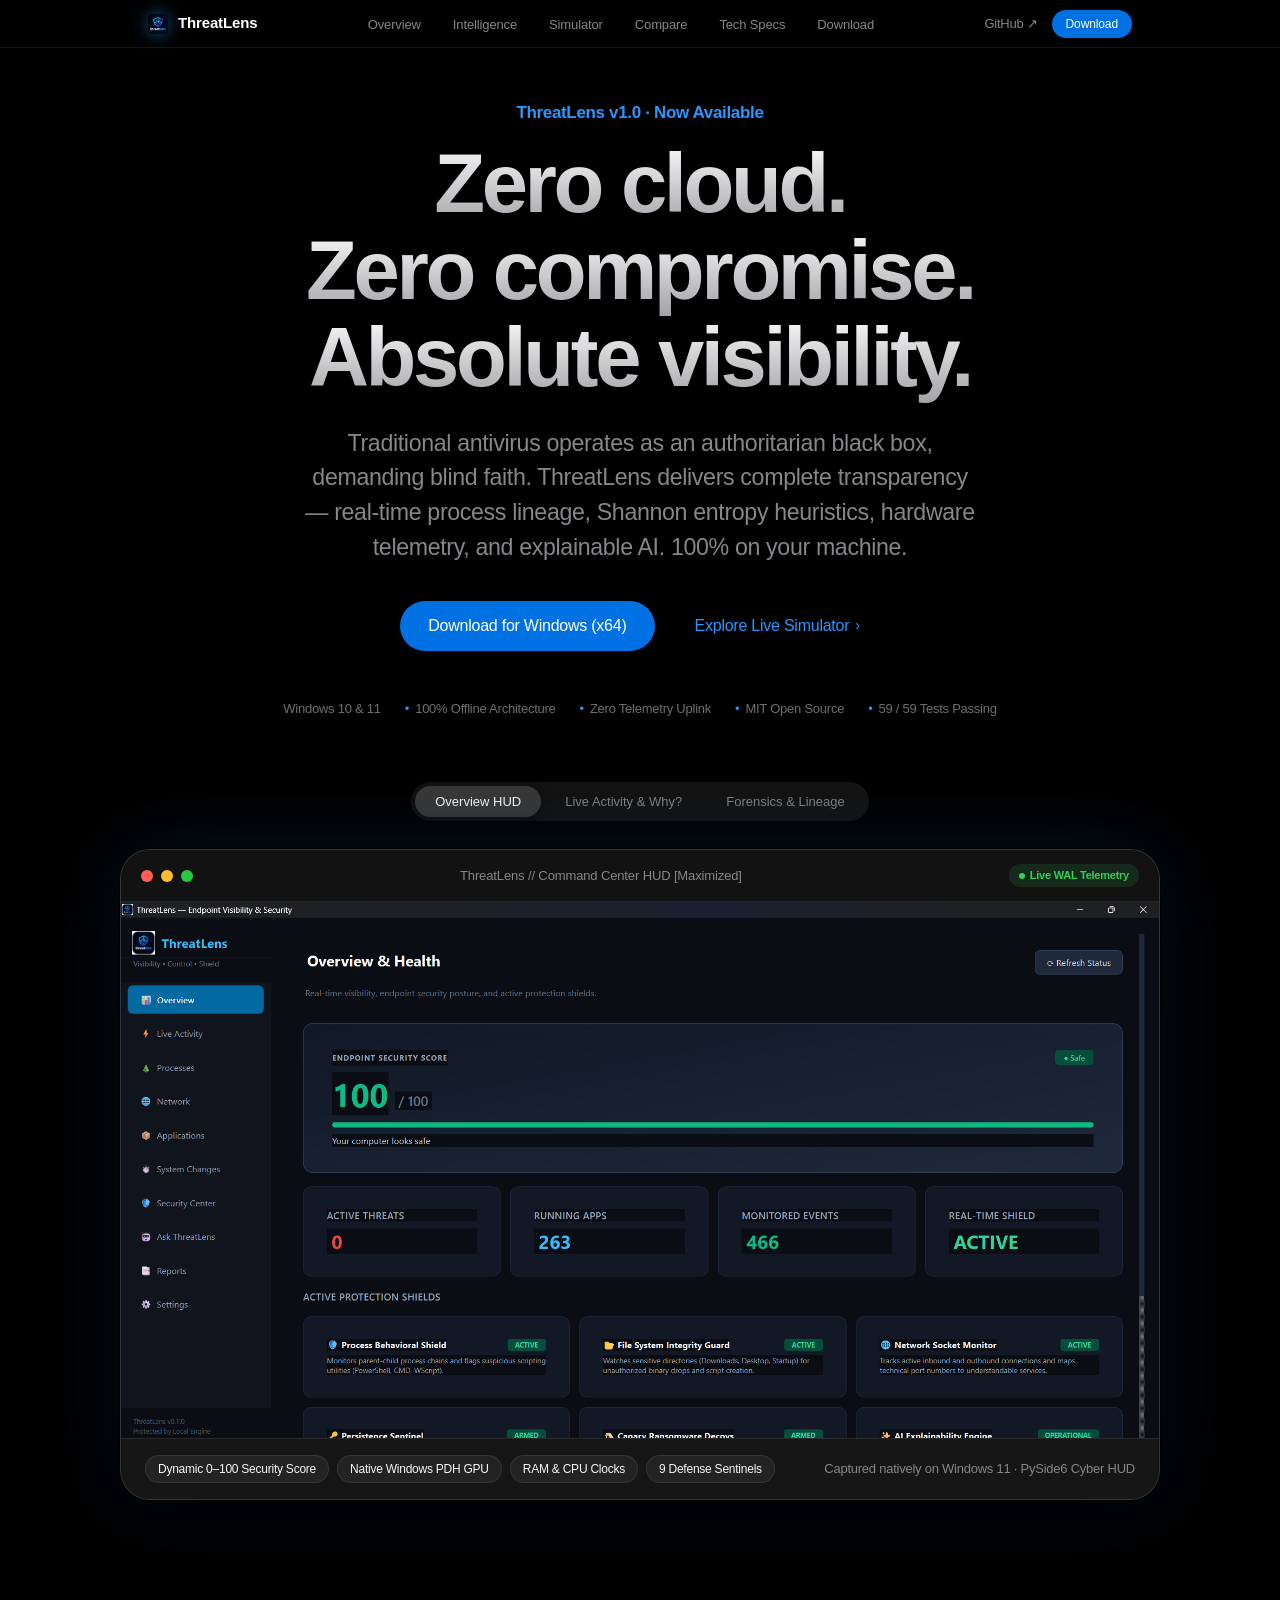
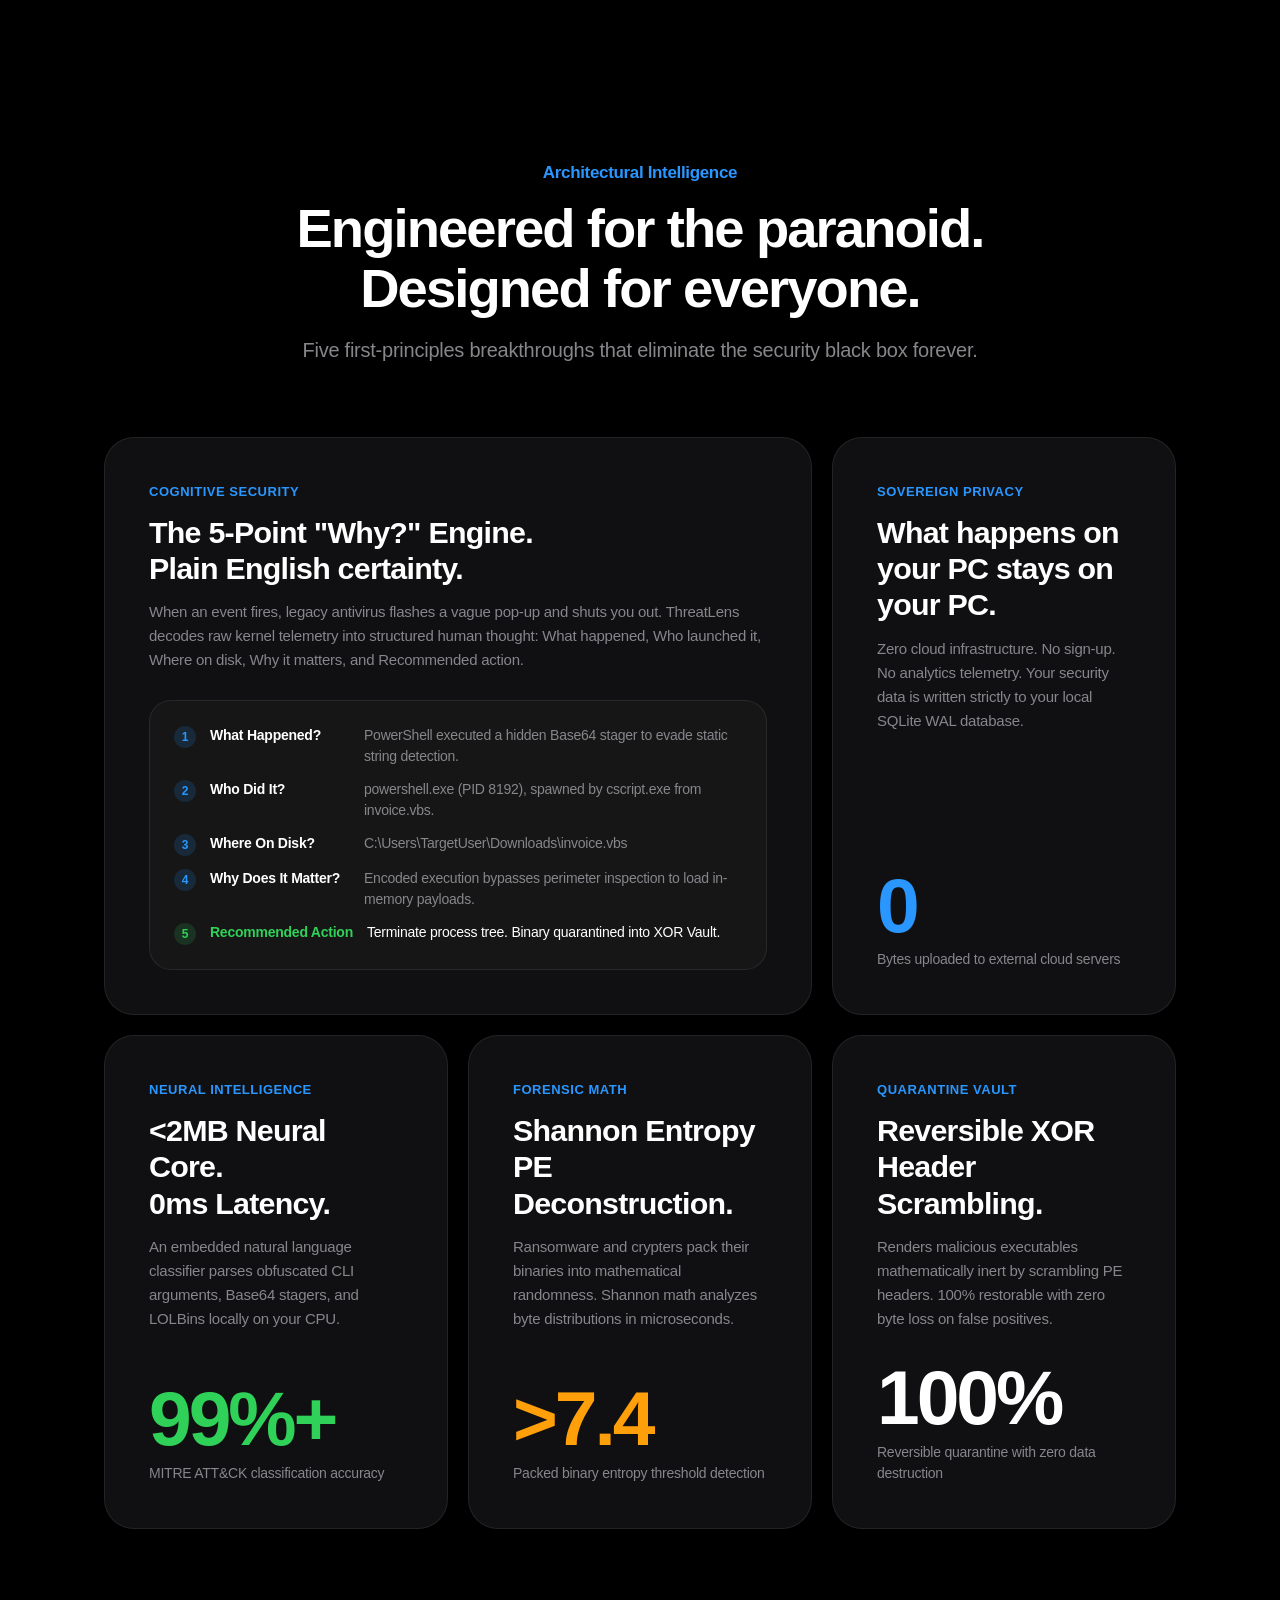
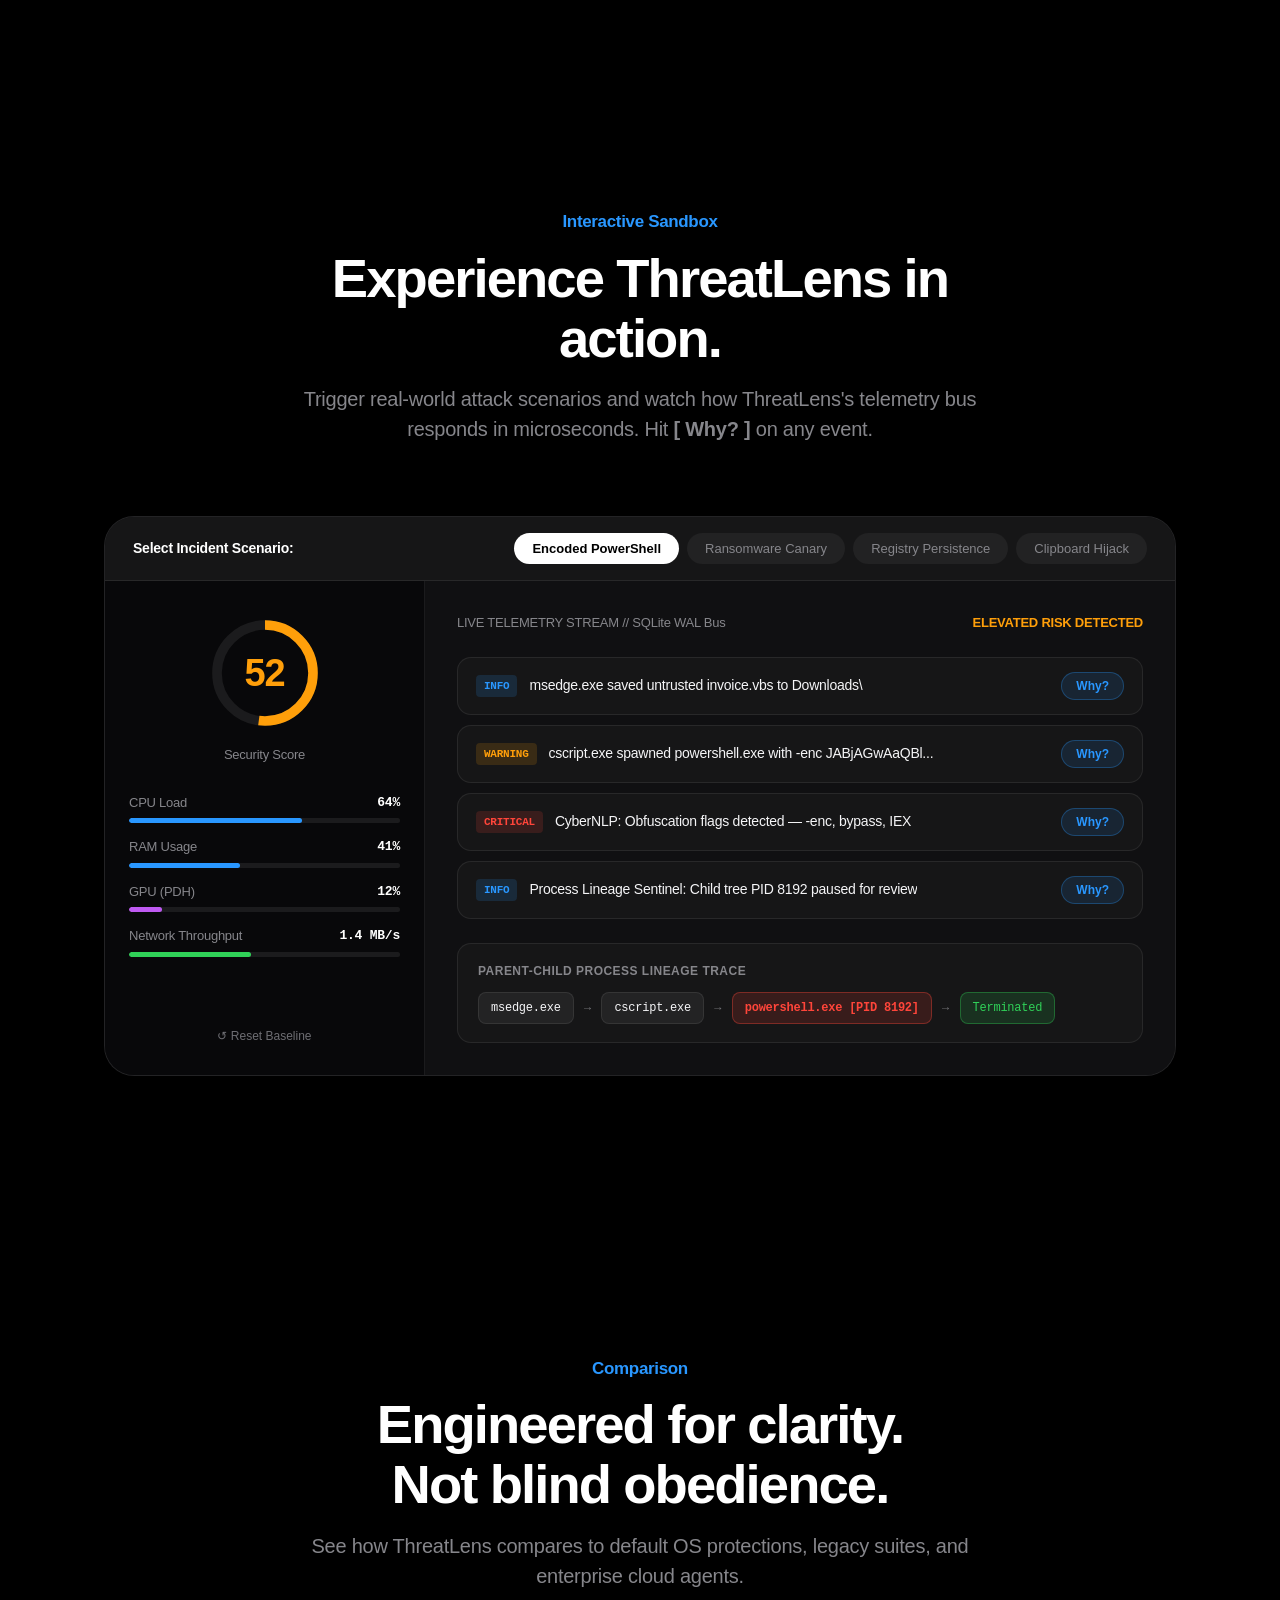
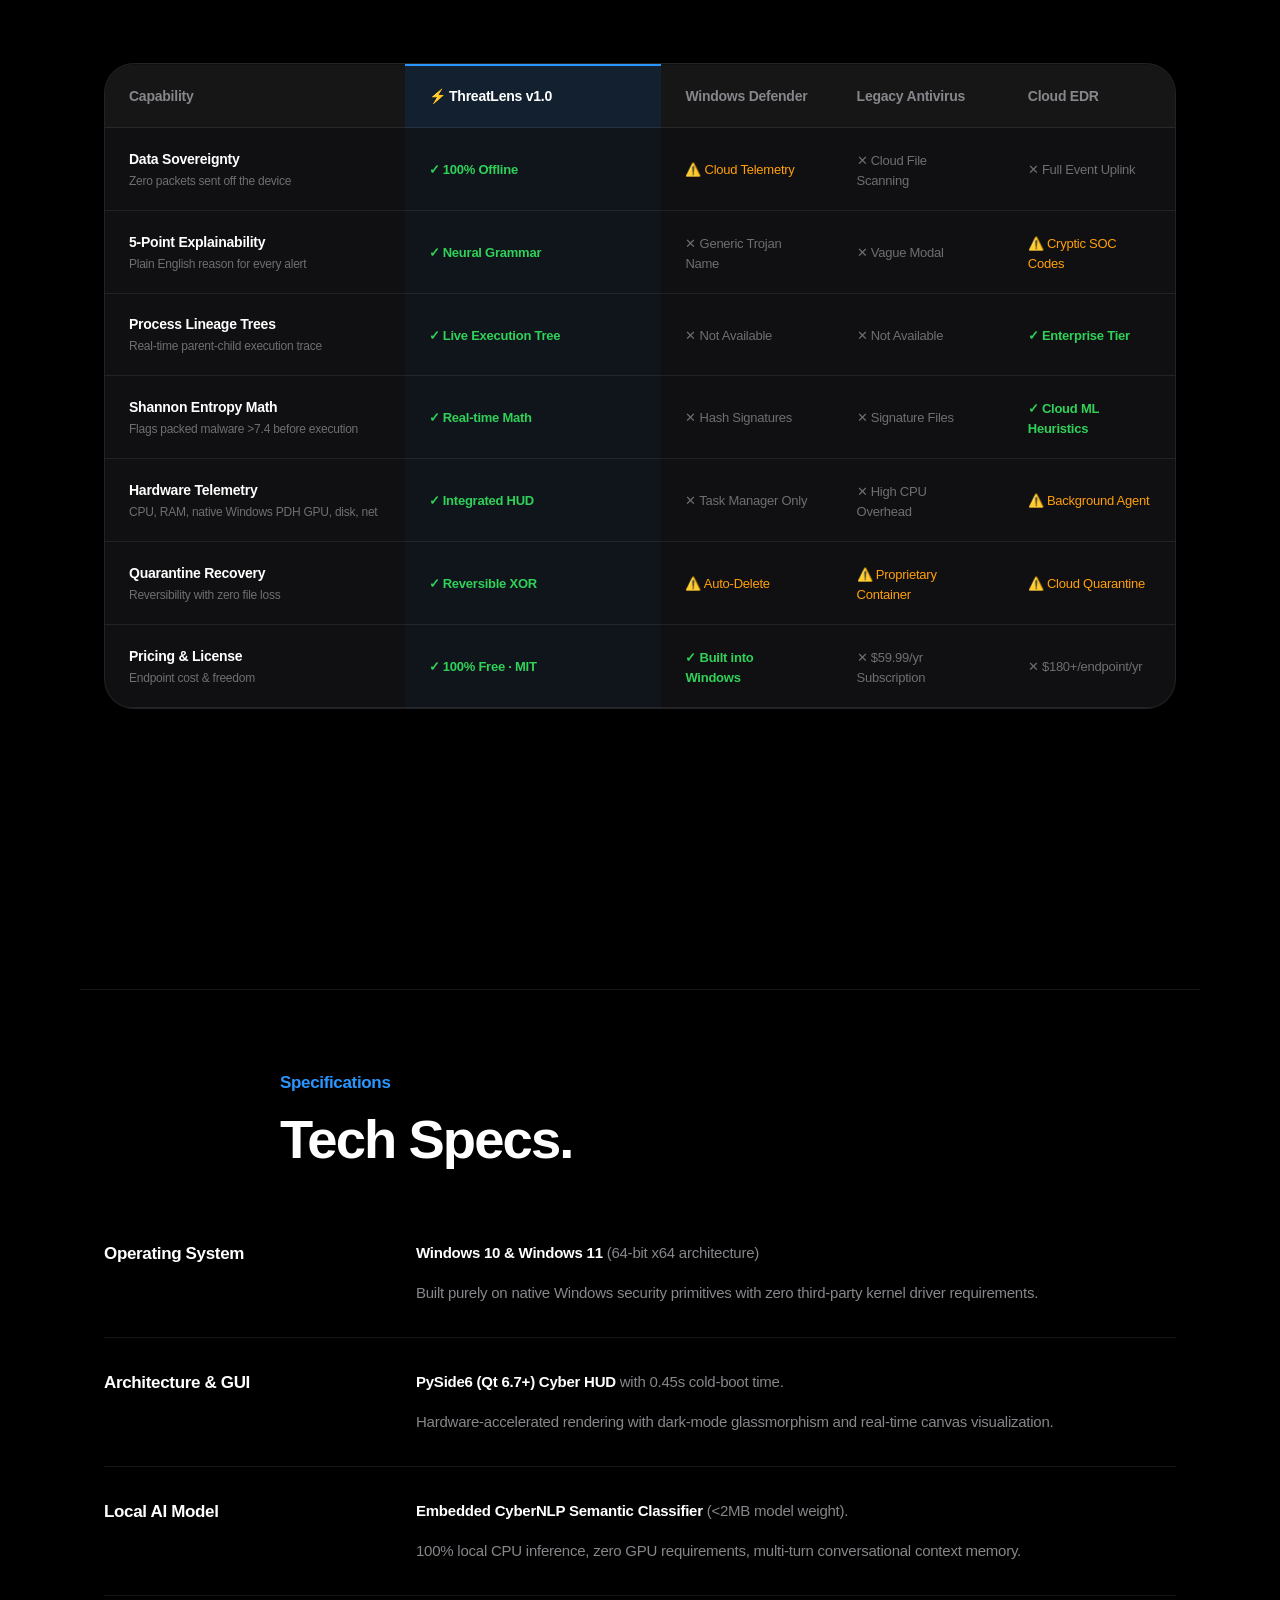
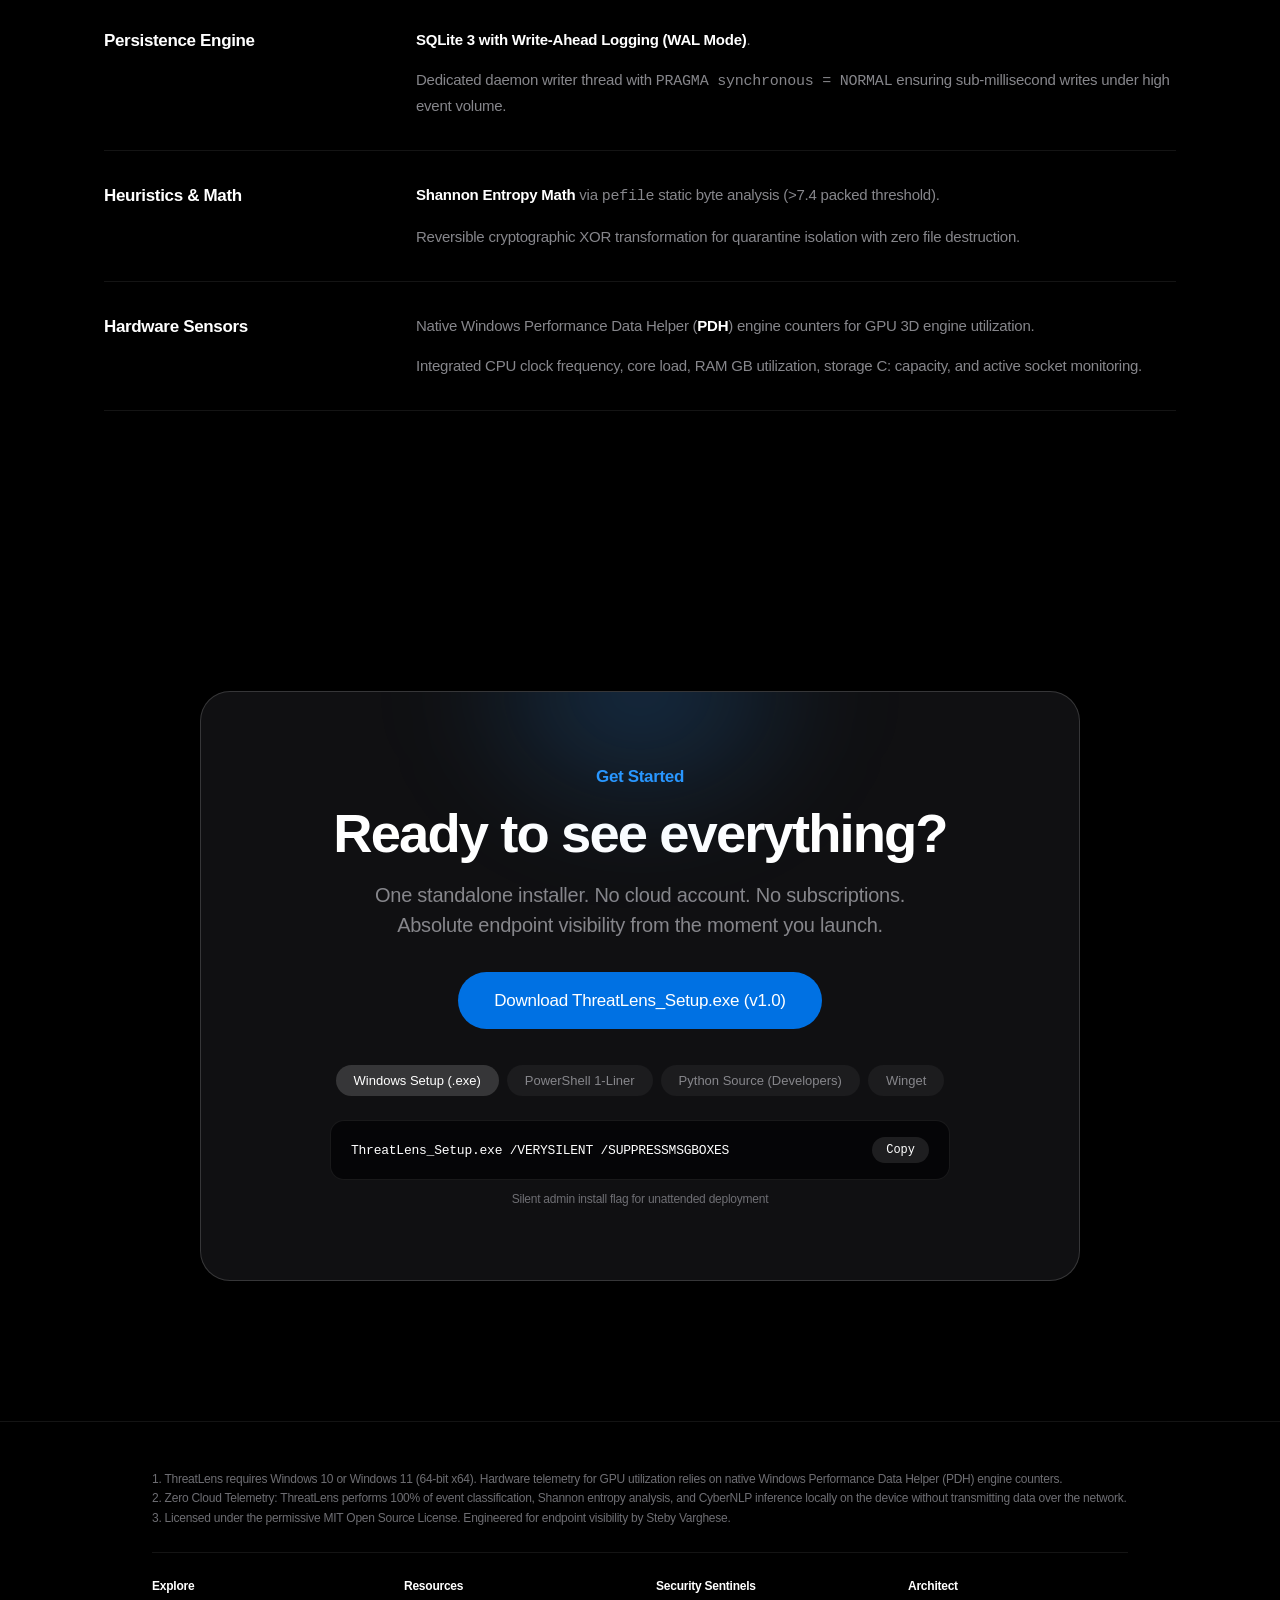
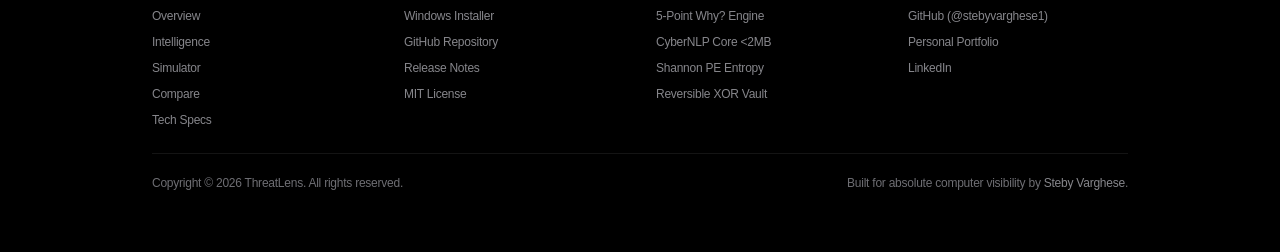
==== commit da7bb24d: "Add files via upload" ====
--- a/index.html
+++ b/index.html
@@ -3,1051 +3,669 @@
 <head>
   <meta charset="UTF-8">
   <meta name="viewport" content="width=device-width, initial-scale=1.0">
-  <title>ThreatLens — See Everything. Miss Nothing.</title>
-  <meta name="description" content="ThreatLens delivers next-gen zero-trust endpoint observability, real-time process lineage, Shannon entropy malware detection, and 100% offline explainable AI for Windows 10 & 11.">
-  <meta name="keywords" content="ThreatLens, Endpoint Security, EDR, Zero Trust, Explainable AI, Process Lineage, Windows Security, Shannon Entropy, Malware Detection">
+  <title>ThreatLens — Zero-Trust Endpoint Observability</title>
+  <meta name="description" content="Zero cloud. Zero compromise. Absolute endpoint visibility. ThreatLens delivers real-time process lineage, Shannon entropy PE analysis, and explainable AI for Windows 10 & 11. 100% offline.">
+  <meta name="keywords" content="ThreatLens, Endpoint Observability, Zero Trust, Explainable AI, Process Lineage, Windows Security, Shannon Entropy, Malware Detection">
   <meta name="author" content="Steby Varghese">
-  <meta property="og:title" content="ThreatLens — See Everything. Miss Nothing.">
-  <meta property="og:description" content="Real-time endpoint telemetry, process lineage, PE entropy heuristics, and a 5-point explainability engine — 100% offline, zero cloud.">
+
+  <!-- OpenGraph & Twitter Cards -->
+  <meta property="og:title" content="ThreatLens — Zero-Trust Endpoint Observability">
+  <meta property="og:description" content="Zero cloud. Zero compromise. Absolute visibility. Real-time process lineage and 100% offline explainable AI for Windows.">
   <meta property="og:type" content="website">
   <meta property="og:image" content="assets/threatlens.png">
   <meta name="twitter:card" content="summary_large_image">
-  <meta name="twitter:title" content="ThreatLens — See Everything. Miss Nothing.">
-  <meta name="twitter:description" content="Zero-Trust Endpoint Observability · Heuristic Defense · 100% Offline Explainable AI for Windows.">
+  <meta name="twitter:title" content="ThreatLens — Zero-Trust Endpoint Observability">
+  <meta name="twitter:description" content="Zero cloud. Zero compromise. Absolute visibility. Real-time process lineage and 100% offline explainable AI for Windows.">
+
+  <!-- Favicon -->
   <link rel="icon" type="image/x-icon" href="assets/threatlens.ico">
   <link rel="apple-touch-icon" href="assets/threatlens_128.png">
+
+  <!-- Apple Design System Stylesheet -->
   <link rel="stylesheet" href="css/styles.css">
 </head>
 <body>
 
-<!-- ═══════════════════════════════════════════════════════════════════════════
-     NAVIGATION
-     ═══════════════════════════════════════════════════════════════════════════ -->
-<header class="nav" id="nav">
-  <div class="container nav-inner">
-    <a href="#" class="brand">
-      <img src="assets/threatlens.png" alt="ThreatLens" class="brand-logo">
-      <span class="brand-name">ThreatLens<span> //</span></span>
-    </a>
-
-    <nav>
-      <ul class="nav-links">
-        <li><a href="#philosophy">Philosophy</a></li>
-        <li><a href="#gallery">Interface</a></li>
-        <li><a href="#simulator">Simulator</a></li>
-        <li><a href="#features">Sentinels</a></li>
-        <li><a href="#comparison">Comparison</a></li>
-        <li><a href="#decoder">Log Decoder</a></li>
-        <li><a href="#ai-assistant">Ask AI</a></li>
-        <li><a href="#architecture">Architecture</a></li>
-        <li><a href="#download">Download</a></li>
-      </ul>
-    </nav>
-
-    <div class="nav-end">
-      <div class="nav-pill"><span class="pulse-dot"></span> SHIELD ONLINE</div>
-      <a href="https://github.com/stebyvarghese1/ThreatLens" target="_blank" rel="noopener" class="btn btn-ghost btn-sm">GitHub ↗</a>
-      <a href="https://github.com/stebyvarghese1/ThreatLens/releases/download/v1/ThreatLens_Setup.exe" class="btn btn-primary btn-sm">
-        Download v1.0
+  <!-- =========================================================================
+       Apple Navigation (48px Floating Frosted Bar)
+       ========================================================================= -->
+  <header class="nav" id="nav">
+    <div class="nav-inner">
+      <a href="#" class="brand">
+        <img src="assets/shield_emblem.png" alt="ThreatLens Shield" class="brand-shield">
+        <span>ThreatLens</span>
       </a>
-      <button class="hamburger" id="hamburger" aria-label="Toggle menu">☰</button>
-    </div>
+
+      <nav>
+        <ul class="nav-links">
+          <li><a href="#overview">Overview</a></li>
+          <li><a href="#intelligence">Intelligence</a></li>
+          <li><a href="#simulator">Simulator</a></li>
+          <li><a href="#compare">Compare</a></li>
+          <li><a href="#specs">Tech Specs</a></li>
+          <li><a href="#download">Download</a></li>
+        </ul>
+      </nav>
+
+      <div class="nav-cta">
+        <a href="https://github.com/stebyvarghese1/ThreatLens" target="_blank" rel="noopener" style="font-size:13px;color:var(--text-secondary)">GitHub ↗</a>
+        <a href="https://github.com/stebyvarghese1/ThreatLens/releases/download/v1/ThreatLens_Setup.exe" class="nav-pill-btn">
+          Download
+        </a>
+        <button class="hamburger" id="hamburger" aria-label="Toggle Navigation">☰</button>
+      </div>
+    </div>
+  </header>
+
+  <!-- Mobile Menu Drawer -->
+  <div class="mobile-drawer" id="mobile-drawer">
+    <a href="#overview">Overview</a>
+    <a href="#intelligence">Intelligence</a>
+    <a href="#simulator">Simulator</a>
+    <a href="#compare">Compare</a>
+    <a href="#specs">Tech Specs</a>
+    <a href="#download">Download v1.0</a>
+    <a href="https://github.com/stebyvarghese1/ThreatLens" target="_blank" rel="noopener">GitHub Repository ↗</a>
   </div>
-</header>
-
-<div class="mobile-drawer" id="mobile-drawer">
-  <a href="#philosophy">Philosophy</a>
-  <a href="#gallery">Interface Showcase</a>
-  <a href="#simulator">Interactive Simulator</a>
-  <a href="#features">Defense Sentinels</a>
-  <a href="#comparison">Definitive Comparison</a>
-  <a href="#decoder">Windows Log Decoder</a>
-  <a href="#ai-assistant">Offline AI Assistant</a>
-  <a href="#architecture">Architecture</a>
-  <a href="#download">Download v1.0</a>
-  <a href="https://github.com/stebyvarghese1/ThreatLens" target="_blank" rel="noopener" class="btn btn-primary">GitHub Repository ↗</a>
-</div>
-
-<!-- ═══════════════════════════════════════════════════════════════════════════
-     HERO
-     ═══════════════════════════════════════════════════════════════════════════ -->
-<section class="hero" id="hero">
-  <canvas id="particles-canvas"></canvas>
-
-  <div class="hero-inner">
-    <a href="https://github.com/stebyvarghese1/ThreatLens/releases/tag/v1" target="_blank" rel="noopener" class="hero-badge">
-      <span class="dot"></span>
-      <span>ThreatLens v1.0 — <strong>Stable Release Now Available</strong> →</span>
-    </a>
-
-    <h1 class="hero-title">
-      See Everything.<br>
-      <span class="gt-cyan">Miss Nothing.</span>
-    </h1>
-
-    <p class="hero-subtitle">
-      Traditional antivirus is an authoritarian black box that begs for blind trust.
-      ThreatLens delivers <strong>zero-trust transparency</strong> — real-time process lineage, heuristic PE analysis, hardware telemetry, and a 5-point explainability engine. <strong>100% offline. Zero cloud.</strong>
-    </p>
-
-    <div class="hero-ctas">
-      <a href="https://github.com/stebyvarghese1/ThreatLens/releases/download/v1/ThreatLens_Setup.exe" class="btn btn-primary btn-lg">
-        <svg width="18" height="18" viewBox="0 0 24 24" fill="none" stroke="currentColor" stroke-width="2.2" stroke-linecap="round" stroke-linejoin="round"><path d="M21 15v4a2 2 0 0 1-2 2H5a2 2 0 0 1-2-2v-4"></path><polyline points="7 10 12 15 17 10"></polyline><line x1="12" y1="15" x2="12" y2="3"></line></svg>
-        Download Setup (Windows x64)
-      </a>
-      <a href="#simulator" class="btn btn-ghost btn-lg">
-        <svg width="18" height="18" viewBox="0 0 24 24" fill="none" stroke="currentColor" stroke-width="2.2" stroke-linecap="round" stroke-linejoin="round"><polygon points="5 3 19 12 5 21 5 3"></polygon></svg>
-        Launch Live Simulator
-      </a>
-    </div>
-
-    <div class="hero-terminal-line">
-      <span>Zero cloud telemetry</span>
-      <span>Python 3.10+, Windows 10 / 11</span>
-      <span>59 / 59 tests passing</span>
-      <span>MIT Open Source</span>
+
+  <!-- =========================================================================
+       Cinematic Hero
+       ========================================================================= -->
+  <section class="section section-hero" id="overview">
+    <div class="container">
+      <span class="eyebrow">ThreatLens v1.0 · Now Available</span>
+      
+      <h1 class="hero-title">
+        <span class="gradient-text">Zero cloud.<br>Zero compromise.<br>Absolute visibility.</span>
+      </h1>
+
+      <p class="hero-subtitle">
+        Traditional antivirus operates as an authoritarian black box, demanding blind faith. 
+        ThreatLens delivers complete transparency — real-time process lineage, Shannon entropy heuristics, hardware telemetry, and explainable AI. 100% on your machine.
+      </p>
+
+      <div class="hero-actions">
+        <a href="https://github.com/stebyvarghese1/ThreatLens/releases/download/v1/ThreatLens_Setup.exe" class="btn-apple-primary">
+          Download for Windows (x64)
+        </a>
+        <a href="#simulator" class="btn-apple-secondary">
+          Explore Live Simulator <span>›</span>
+        </a>
+      </div>
+
+      <div class="spec-strip">
+        <span>Windows 10 &amp; 11</span>
+        <span>100% Offline Architecture</span>
+        <span>Zero Telemetry Uplink</span>
+        <span>MIT Open Source</span>
+        <span>59 / 59 Tests Passing</span>
+      </div>
+    </div>
+
+    <!-- Apple Segmented Control Switcher -->
+    <div class="container-wide" style="margin-top: 64px;">
+      <div class="segmented-control">
+        <button class="segmented-btn active" data-img="assets/screenshots/hud_overview.png" data-title="ThreatLens // Command Center HUD [Maximized]" data-badge="Live WAL Telemetry" data-pills="Dynamic 0–100 Security Score,Native Windows PDH GPU,RAM &amp; CPU Clocks,9 Defense Sentinels">
+          Overview HUD
+        </button>
+        <button class="segmented-btn" data-img="assets/screenshots/telemetry_why.png" data-title="ThreatLens // Telemetry Stream &amp; Why? Engine" data-badge="Kernel Bus Active" data-pills="Streaming Kernel Bus,5-Point Explainability Grammar,Zero Cloud Uplink,Sub-ms Event Logs">
+          Live Activity &amp; Why?
+        </button>
+        <button class="segmented-btn" data-img="assets/screenshots/forensics_lineage.png" data-title="ThreatLens // Forensics, Lineage &amp; Threat Scanner" data-badge="PE Inspector Ready" data-pills="Parent-Child Process Tree,Shannon PE Entropy >7.4,Reversible XOR Vault,MITRE ATT&amp;CK">
+          Forensics &amp; Lineage
+        </button>
+      </div>
+
+      <!-- Cinematic Device Window -->
+      <div class="cinematic-window">
+        <div class="window-titlebar">
+          <div class="traffic-dots">
+            <span class="traffic-dot dot-close"></span>
+            <span class="traffic-dot dot-min"></span>
+            <span class="traffic-dot dot-max"></span>
+          </div>
+          <span class="window-title" id="showcase-title">ThreatLens // Command Center HUD [Maximized]</span>
+          <span class="window-badge" id="showcase-badge">Live WAL Telemetry</span>
+        </div>
+
+        <div class="window-canvas">
+          <img src="assets/screenshots/hud_overview.png" id="showcase-img" alt="ThreatLens Command Center HUD" loading="eager">
+        </div>
+
+        <div class="window-meta-bar">
+          <div class="window-pills" id="showcase-pills">
+            <span class="window-pill">Dynamic 0–100 Security Score</span>
+            <span class="window-pill">Native Windows PDH GPU</span>
+            <span class="window-pill">RAM &amp; CPU Clocks</span>
+            <span class="window-pill">9 Defense Sentinels</span>
+          </div>
+          <div>Captured natively on Windows 11 · PySide6 Cyber HUD</div>
+        </div>
+      </div>
+    </div>
+  </section>
+
+  <!-- =========================================================================
+       Apple Bento Grid Section: Intelligence & Innovations
+       ========================================================================= -->
+  <section class="section" id="intelligence">
+    <div class="container">
+      <div class="section-header">
+        <span class="eyebrow">Architectural Intelligence</span>
+        <h2 class="section-title">Engineered for the paranoid.<br>Designed for everyone.</h2>
+        <p class="section-desc">
+          Five first-principles breakthroughs that eliminate the security black box forever.
+        </p>
+      </div>
+
+      <div class="bento-grid">
+        
+        <!-- Bento 1 (Large 8-col): 5-Point "Why?" Engine -->
+        <div class="bento-card bento-col-8">
+          <div>
+            <div class="bento-tag">Cognitive Security</div>
+            <h3>The 5-Point "Why?" Engine.<br>Plain English certainty.</h3>
+            <p>
+              When an event fires, legacy antivirus flashes a vague pop-up and shuts you out. 
+              ThreatLens decodes raw kernel telemetry into structured human thought: What happened, Who launched it, Where on disk, Why it matters, and Recommended action.
+            </p>
+          </div>
+
+          <div class="five-point-preview">
+            <div class="fp-row">
+              <span class="fp-num">1</span>
+              <span class="fp-label">What Happened?</span>
+              <span class="fp-desc">PowerShell executed a hidden Base64 stager to evade static string detection.</span>
+            </div>
+            <div class="fp-row">
+              <span class="fp-num">2</span>
+              <span class="fp-label">Who Did It?</span>
+              <span class="fp-desc">powershell.exe (PID 8192), spawned by cscript.exe from invoice.vbs.</span>
+            </div>
+            <div class="fp-row">
+              <span class="fp-num">3</span>
+              <span class="fp-label">Where On Disk?</span>
+              <span class="fp-desc">C:\Users\TargetUser\Downloads\invoice.vbs</span>
+            </div>
+            <div class="fp-row">
+              <span class="fp-num">4</span>
+              <span class="fp-label">Why Does It Matter?</span>
+              <span class="fp-desc">Encoded execution bypasses perimeter inspection to load in-memory payloads.</span>
+            </div>
+            <div class="fp-row" style="color:var(--apple-green)">
+              <span class="fp-num" style="background:rgba(48,209,88,.15);color:var(--apple-green)">5</span>
+              <span class="fp-label" style="color:var(--apple-green)">Recommended Action</span>
+              <span class="fp-desc" style="color:#ffffff">Terminate process tree. Binary quarantined into XOR Vault.</span>
+            </div>
+          </div>
+        </div>
+
+        <!-- Bento 2 (4-col): 100% Airgapped -->
+        <div class="bento-card bento-col-4">
+          <div>
+            <div class="bento-tag">Sovereign Privacy</div>
+            <h3>What happens on your PC stays on your PC.</h3>
+            <p>
+              Zero cloud infrastructure. No sign-up. No analytics telemetry. Your security data is written strictly to your local SQLite WAL database.
+            </p>
+          </div>
+          <div>
+            <div class="bento-stat" style="color:var(--apple-blue)">0</div>
+            <div class="bento-stat-sub">Bytes uploaded to external cloud servers</div>
+          </div>
+        </div>
+
+        <!-- Bento 3 (4-col): CyberNLP Core -->
+        <div class="bento-card bento-col-4">
+          <div>
+            <div class="bento-tag">Neural Intelligence</div>
+            <h3>&lt;2MB Neural Core.<br>0ms Latency.</h3>
+            <p>
+              An embedded natural language classifier parses obfuscated CLI arguments, Base64 stagers, and LOLBins locally on your CPU.
+            </p>
+          </div>
+          <div>
+            <div class="bento-stat" style="color:var(--apple-green)">99%+</div>
+            <div class="bento-stat-sub">MITRE ATT&amp;CK classification accuracy</div>
+          </div>
+        </div>
+
+        <!-- Bento 4 (4-col): Shannon Entropy PE Analysis -->
+        <div class="bento-card bento-col-4">
+          <div>
+            <div class="bento-tag">Forensic Math</div>
+            <h3>Shannon Entropy PE Deconstruction.</h3>
+            <p>
+              Ransomware and crypters pack their binaries into mathematical randomness. Shannon math analyzes byte distributions in microseconds.
+            </p>
+          </div>
+          <div>
+            <div class="bento-stat" style="color:var(--apple-orange)">&gt;7.4</div>
+            <div class="bento-stat-sub">Packed binary entropy threshold detection</div>
+          </div>
+        </div>
+
+        <!-- Bento 5 (4-col): Reversible XOR Vault -->
+        <div class="bento-card bento-col-4">
+          <div>
+            <div class="bento-tag">Quarantine Vault</div>
+            <h3>Reversible XOR Header Scrambling.</h3>
+            <p>
+              Renders malicious executables mathematically inert by scrambling PE headers. 100% restorable with zero byte loss on false positives.
+            </p>
+          </div>
+          <div>
+            <div class="bento-stat">100%</div>
+            <div class="bento-stat-sub">Reversible quarantine with zero data destruction</div>
+          </div>
+        </div>
+
+      </div>
+    </div>
+  </section>
+
+  <!-- =========================================================================
+       Interactive Cyber Simulator
+       ========================================================================= -->
+  <section class="section" id="simulator">
+    <div class="container">
+      <div class="section-header">
+        <span class="eyebrow">Interactive Sandbox</span>
+        <h2 class="section-title">Experience ThreatLens in action.</h2>
+        <p class="section-desc">
+          Trigger real-world attack scenarios and watch how ThreatLens's telemetry bus responds in microseconds. Hit <strong>[ Why? ]</strong> on any event.
+        </p>
+      </div>
+
+      <div class="sim-container">
+        <!-- Scenario Selector Bar -->
+        <div class="sim-nav-bar">
+          <div style="font-size:14px;font-weight:600;color:#ffffff">Select Incident Scenario:</div>
+          <div class="sim-scenarios-strip">
+            <button class="sim-tab-btn active" data-scenario="powershell_obfuscated">Encoded PowerShell</button>
+            <button class="sim-tab-btn" data-scenario="canary_ransomware">Ransomware Canary</button>
+            <button class="sim-tab-btn" data-scenario="persistence_registry">Registry Persistence</button>
+            <button class="sim-tab-btn" data-scenario="crypto_clipboard">Clipboard Hijack</button>
+          </div>
+        </div>
+
+        <div class="sim-layout">
+          <!-- Left Column: Hardware & Score Meters -->
+          <div class="sim-hud-col">
+            <div class="sim-gauge-wrap">
+              <div class="sim-score-ring">
+                <svg viewBox="0 0 100 100">
+                  <circle class="sim-score-bg" cx="50" cy="50" r="40" fill="none" stroke-width="8"/>
+                  <circle class="sim-score-fg" id="gauge-fg" cx="50" cy="50" r="40" fill="none" stroke-width="8" stroke-dasharray="251.3" stroke-dashoffset="120" stroke="#ff9f0a"/>
+                </svg>
+                <div class="sim-score-num" id="gauge-num">52</div>
+              </div>
+              <div style="font-size:13px;color:var(--text-secondary);font-weight:500">Security Score</div>
+            </div>
+
+            <div class="sim-meters">
+              <div class="sim-meter-row">
+                <div class="sim-meter-top"><span>CPU Load</span><span id="hw-cpu-val">64%</span></div>
+                <div class="sim-meter-bar"><div class="sim-meter-fill" id="hw-cpu-bar" style="width:64%"></div></div>
+              </div>
+              <div class="sim-meter-row">
+                <div class="sim-meter-top"><span>RAM Usage</span><span id="hw-ram-val">41%</span></div>
+                <div class="sim-meter-bar"><div class="sim-meter-fill" id="hw-ram-bar" style="width:41%;background:var(--apple-blue)"></div></div>
+              </div>
+              <div class="sim-meter-row">
+                <div class="sim-meter-top"><span>GPU (PDH)</span><span id="hw-gpu-val">12%</span></div>
+                <div class="sim-meter-bar"><div class="sim-meter-fill" id="hw-gpu-bar" style="width:12%;background:var(--apple-purple)"></div></div>
+              </div>
+              <div class="sim-meter-row">
+                <div class="sim-meter-top"><span>Network Throughput</span><span id="hw-net-val">1.4 MB/s</span></div>
+                <div class="sim-meter-bar"><div class="sim-meter-fill" style="width:45%;background:var(--apple-green)"></div></div>
+              </div>
+            </div>
+
+            <button id="sim-reset-btn" style="font-size:12px;color:var(--text-tertiary);margin-top:auto;text-align:center">↺ Reset Baseline</button>
+          </div>
+
+          <!-- Right Column: Live Event Stream & Lineage -->
+          <div class="sim-main-col">
+            <div class="sim-feed-header">
+              <span>LIVE TELEMETRY STREAM // SQLite WAL Bus</span>
+              <span id="sim-status-pill" style="color:var(--apple-orange);font-weight:600">ELEVATED RISK DETECTED</span>
+            </div>
+
+            <div class="sim-event-list" id="sim-feed-stream">
+              <!-- Populated by JS -->
+            </div>
+
+            <div class="lineage-strip">
+              <div class="lineage-title">Parent-Child Process Lineage Trace</div>
+              <div class="lineage-nodes" id="sim-lineage-chain">
+                <!-- Populated by JS -->
+              </div>
+            </div>
+          </div>
+        </div>
+      </div>
+    </div>
+  </section>
+
+  <!-- Apple Sheet Modal (Why? Engine) -->
+  <div class="modal-overlay" id="modal-bg">
+    <div class="modal-sheet">
+      <div class="modal-header">
+        <h3 id="modal-title">Explainability Breakdown</h3>
+        <button class="modal-close-btn" id="modal-close">×</button>
+      </div>
+      <div class="modal-body">
+        <div class="modal-item">
+          <span class="modal-tag">1 · What Happened?</span>
+          <p class="modal-text" id="m-what">—</p>
+        </div>
+        <div class="modal-item">
+          <span class="modal-tag">2 · Who Did It?</span>
+          <p class="modal-text" id="m-who">—</p>
+        </div>
+        <div class="modal-item">
+          <span class="modal-tag">3 · Where On Disk?</span>
+          <p class="modal-text" id="m-where">—</p>
+        </div>
+        <div class="modal-item">
+          <span class="modal-tag">4 · Why Does It Matter?</span>
+          <p class="modal-text" id="m-why">—</p>
+        </div>
+        <div class="modal-item action">
+          <span class="modal-tag">5 · Recommended Action</span>
+          <p class="modal-text" id="m-action" style="font-weight:500">—</p>
+        </div>
+      </div>
     </div>
   </div>
 
-  <!-- Interactive App Screenshot Showcase -->
-  <div class="hero-screenshot-wrap" id="gallery">
-    <div class="gallery-tabs-wrap">
-      <button class="gallery-tab-btn active" data-img="assets/screenshots/hud_overview.png" data-title="ThreatLens // Command Center HUD [MAXIMIZED]" data-status="LIVE WAL STREAM" data-badges="Dynamic 0–100 Security Gauge,Native Windows PDH GPU,RAM/CPU Telemetry,9 Active Shields">
-        <span>⚡</span> 01. Overview HUD &amp; Hardware
-      </button>
-      <button class="gallery-tab-btn" data-img="assets/screenshots/telemetry_why.png" data-title="ThreatLens // Live Telemetry &amp; Why? Engine" data-status="STREAMING KERNEL BUS" data-badges="Streaming Userland/Kernel Bus,5-Point Explainability Modal,Zero-Cloud Architecture,Offline Sub-ms Logs">
-        <span>📡</span> 02. Live Telemetry &amp; "Why?"
-      </button>
-      <button class="gallery-tab-btn" data-img="assets/screenshots/forensics_lineage.png" data-title="ThreatLens // Forensic Lineage &amp; Threat Scanner" data-status="ENTROPY ANALYZER READY" data-badges="Parent-Child Execution Tree,Shannon PE Entropy >7.4,Reversible XOR Vault,MITRE ATT&amp;CK Mapping">
-        <span>🔬</span> 03. Forensics &amp; Process Lineage
-      </button>
-    </div>
-
-    <div class="screenshot-glow"></div>
-    <div class="screenshot-frame">
-      <div class="screenshot-inner">
-        <div class="screenshot-titlebar">
-          <div class="titlebar-dots">
-            <span class="titlebar-dot dot-red"></span>
-            <span class="titlebar-dot dot-yellow"></span>
-            <span class="titlebar-dot dot-green"></span>
-          </div>
-          <span class="titlebar-title" id="gallery-title">ThreatLens // Command Center HUD [MAXIMIZED]</span>
-          <span class="titlebar-status" id="gallery-status"><span class="pulse-dot" style="width:6px;height:6px"></span> LIVE WAL STREAM</span>
-        </div>
-        <div style="position:relative;">
-          <img src="assets/screenshots/hud_overview.png"
-               id="gallery-img"
-               alt="ThreatLens Command Center — real-time security HUD with process lineage, hardware telemetry, and threat detection"
-               class="screenshot-img" loading="eager">
-          <div class="screenshot-scan"></div>
-        </div>
-        <div class="gallery-caption-bar">
-          <div class="gallery-badge-row" id="gallery-badges">
-            <span class="pill">Dynamic 0–100 Security Gauge</span>
-            <span class="pill">Native Windows PDH GPU</span>
-            <span class="pill">RAM/CPU Telemetry</span>
-            <span class="pill">9 Active Shields</span>
-          </div>
-          <div>Captured live on Windows 11 · PySide6 6.7+ Cyber HUD</div>
-        </div>
-      </div>
-    </div>
-  </div>
-</section>
-
-<div class="divider"></div>
-
-<!-- ═══════════════════════════════════════════════════════════════════════════
-     TECH LOGOS STRIP
-     ═══════════════════════════════════════════════════════════════════════════ -->
-<section class="logos-section">
-  <p class="logos-label">Engineered on the most trusted Windows security primitives</p>
-  <div class="logos-track">
-    <div class="logos-scroll" id="logos-scroll">
-      <div class="logo-chip"><span class="logo-chip-icon">🐍</span>Python 3.10+</div>
-      <div class="logo-chip"><span class="logo-chip-icon">🪟</span>PySide6 / Qt 6</div>
-      <div class="logo-chip"><span class="logo-chip-icon">🗄️</span>SQLite WAL</div>
-      <div class="logo-chip"><span class="logo-chip-icon">🔬</span>Shannon Entropy</div>
-      <div class="logo-chip"><span class="logo-chip-icon">🧠</span>CyberNLP &lt;2MB</div>
-      <div class="logo-chip"><span class="logo-chip-icon">🛡️</span>Windows NetSh</div>
-      <div class="logo-chip"><span class="logo-chip-icon">📊</span>Windows PDH</div>
-      <div class="logo-chip"><span class="logo-chip-icon">🔒</span>XOR Vault</div>
-      <div class="logo-chip"><span class="logo-chip-icon">⚙️</span>Win32 API</div>
-      <div class="logo-chip"><span class="logo-chip-icon">🧬</span>pefile</div>
-      <!-- Duplicate for seamless loop -->
-      <div class="logo-chip"><span class="logo-chip-icon">🐍</span>Python 3.10+</div>
-      <div class="logo-chip"><span class="logo-chip-icon">🪟</span>PySide6 / Qt 6</div>
-      <div class="logo-chip"><span class="logo-chip-icon">🗄️</span>SQLite WAL</div>
-      <div class="logo-chip"><span class="logo-chip-icon">🔬</span>Shannon Entropy</div>
-      <div class="logo-chip"><span class="logo-chip-icon">🧠</span>CyberNLP &lt;2MB</div>
-      <div class="logo-chip"><span class="logo-chip-icon">🛡️</span>Windows NetSh</div>
-      <div class="logo-chip"><span class="logo-chip-icon">📊</span>Windows PDH</div>
-      <div class="logo-chip"><span class="logo-chip-icon">🔒</span>XOR Vault</div>
-      <div class="logo-chip"><span class="logo-chip-icon">⚙️</span>Win32 API</div>
-      <div class="logo-chip"><span class="logo-chip-icon">🧬</span>pefile</div>
-    </div>
-  </div>
-</section>
-
-<div class="divider"></div>
-
-<!-- ═══════════════════════════════════════════════════════════════════════════
-     STATS BAR
-     ═══════════════════════════════════════════════════════════════════════════ -->
-<section class="section-sm">
-  <div class="container">
-    <div class="stats-bar">
-      <div class="stat-item">
-        <div class="stat-val gt-em">59/59</div>
-        <div class="stat-lbl">Tests Passing</div>
-      </div>
-      <div class="stat-item">
-        <div class="stat-val gt-cyan">&lt; 2MB</div>
-        <div class="stat-lbl">Embedded NLP Model</div>
-      </div>
-      <div class="stat-item">
-        <div class="stat-val">0.45s</div>
-        <div class="stat-lbl">HUD Boot Time</div>
-      </div>
-      <div class="stat-item">
-        <div class="stat-val gt-multi">100%</div>
-        <div class="stat-lbl">Offline &amp; Private</div>
-      </div>
-    </div>
-  </div>
-</section>
-
-<div class="divider"></div>
-
-<!-- ═══════════════════════════════════════════════════════════════════════════
-     PHILOSOPHY: KILLING THE BLACK BOX
-     ═══════════════════════════════════════════════════════════════════════════ -->
-<section class="section" id="philosophy">
-  <div class="container">
-    <div class="section-header">
-      <div class="label">The Philosophy</div>
-      <h2>Killing the <span class="gt-cyan">Black Box</span></h2>
-      <p>When your antivirus fires an alert, what does it actually tell you? A vague name. Zero context. No lineage. No explanation. ThreatLens believes you have the right to understand every action happening on your own machine.</p>
-    </div>
-
-    <div class="philosophy-grid">
-      <!-- Legacy Card -->
-      <div class="philosophy-card legacy">
-        <div class="philo-tag bad">❌ Legacy Antivirus</div>
-        <h3>The Black Box</h3>
-        <p class="sub">A pop-up that offers nothing but anxiety and a vague quarantine confirmation.</p>
-
-        <div class="alert-dialog">
-          <div class="alert-row">
-            <span class="alert-key">Alert:</span>
-            <span class="alert-val">Trojan.Win32.Generic detected</span>
-          </div>
-          <div class="alert-row">
-            <span class="alert-key">Action:</span>
-            <span class="alert-val">Quarantined</span>
-          </div>
-          <div class="alert-row">
-            <span class="alert-key">Origin:</span>
-            <span class="alert-val dim">[Unavailable]</span>
-          </div>
-          <div class="alert-row">
-            <span class="alert-key">Reason:</span>
-            <span class="alert-val dim">[Proprietary signature]</span>
-          </div>
-        </div>
-
-        <ul class="check-list">
-          <li><span class="icon">✕</span> No process lineage — who launched what?</li>
-          <li><span class="icon">✕</span> Vague classification, no forensic detail</li>
-          <li><span class="icon">✕</span> File metadata sent to cloud servers</li>
-          <li><span class="icon">✕</span> Alert fatigue — false positive or real threat?</li>
-        </ul>
-      </div>
-
-      <!-- ThreatLens Card -->
-      <div class="philosophy-card modern">
-        <div class="philo-tag good">⚡ ThreatLens</div>
-        <h3>Zero-Trust Transparency</h3>
-        <p class="sub">Every process, socket, registry write, and entropy spike — mapped, explained, and scored.</p>
-
-        <div class="alert-dialog">
-          <div class="alert-row">
-            <span class="alert-key">Event:</span>
-            <span class="alert-val">powershell.exe executed hidden -enc Base64 stager</span>
-          </div>
-          <div class="alert-row">
-            <span class="alert-key">Why?</span>
-            <span class="alert-val hi">"Script attempted to evade string filters and load payload in-memory."</span>
-          </div>
-          <div class="alert-row">
-            <span class="alert-key">Trace:</span>
-            <span class="alert-val">edge.exe → invoice.zip → cmd.exe → powershell.exe</span>
-          </div>
-          <div class="alert-row">
-            <span class="alert-key">Action:</span>
-            <span class="alert-val good">Process tree killed · Binary isolated to XOR Vault</span>
-          </div>
-        </div>
-
-        <ul class="check-list">
-          <li><span class="icon">✓</span> Full parent-child process lineage in real time</li>
-          <li><span class="icon">✓</span> 5-point "Why?" grammar — What, Who, Where, Why, Action</li>
-          <li><span class="icon">✓</span> 100% airgapped — no cloud, no account, no telemetry</li>
-          <li><span class="icon">✓</span> Plain-English Windows event log translator</li>
-        </ul>
-      </div>
-    </div>
-  </div>
-</section>
-
-<div class="divider"></div>
-
-<!-- ═══════════════════════════════════════════════════════════════════════════
-     INTERACTIVE CYBER SIMULATOR
-     ═══════════════════════════════════════════════════════════════════════════ -->
-<section class="section" id="simulator">
-  <div class="container">
-    <div class="section-header">
-      <div class="label">Live Interactive Simulator</div>
-      <h2>Experience ThreatLens <span class="gt-cyan">in Action</span></h2>
-      <p>Select an attack scenario to watch ThreatLens's real-time telemetry pipeline react. Hit <strong>[💡 WHY?]</strong> on any event to open the 5-point Explainability Engine.</p>
-    </div>
-
-    <div class="sim-shell">
-      <!-- Toolbar -->
-      <div class="sim-bar">
-        <div class="sim-bar-left">
-          <img src="assets/threatlens_32.png" width="22" height="22" alt="ThreatLens">
-          <span class="sim-bar-title">ThreatLens // TELEMETRY_SIMULATOR</span>
-        </div>
-        <div style="display:flex;align-items:center;gap:12px">
-          <div class="nav-pill" id="sim-status-pill">ELEVATED RISK DETECTED</div>
-        </div>
-      </div>
-
-      <div class="sim-body">
-        <!-- Sidebar -->
-        <div class="sim-sidebar">
-          <div class="sim-sidebar-label">Trigger Scenario</div>
-
-          <button class="scenario-btn active" data-scenario="powershell_obfuscated">
-            <div class="sc-name"><span>Encoded PowerShell</span><span class="badge-warn">HIGH</span></div>
-            <span class="sc-desc">Base64 stager launched from suspicious VBS script.</span>
-            <span class="sc-mitre">MITRE T1059.001</span>
-          </button>
-
-          <button class="scenario-btn" data-scenario="canary_ransomware">
-            <div class="sc-name"><span>Ransomware Tripwire</span><span class="badge-crit">CRIT</span></div>
-            <span class="sc-desc">Mass bulk encryption attempt on canary honeypot files.</span>
-            <span class="sc-mitre">MITRE T1486</span>
-          </button>
-
-          <button class="scenario-btn" data-scenario="persistence_registry">
-            <div class="sc-name"><span>Startup Run Key</span><span class="badge-med">MED</span></div>
-            <span class="sc-desc">Unsigned binary registering auto-boot persistence.</span>
-            <span class="sc-mitre">MITRE T1547.001</span>
-          </button>
-
-          <button class="scenario-btn" data-scenario="crypto_clipboard">
-            <div class="sc-name"><span>Clipboard Hijack</span><span class="badge-crit">CRIT</span></div>
-            <span class="sc-desc">Trojan swapping Bitcoin wallet addresses in clipboard.</span>
-            <span class="sc-mitre">MITRE T1115</span>
-          </button>
-
-          <button class="btn btn-ghost btn-sm" id="sim-reset-btn" style="margin-top:auto">↺ Reset to Baseline</button>
-        </div>
-
-        <!-- Main Panel -->
-        <div class="sim-panel">
-          <!-- Gauge + HW Meters -->
-          <div class="gauge-row">
-            <div class="gauge-box">
-              <div class="gauge-ring">
-                <svg class="gauge-svg" viewBox="0 0 100 100">
-                  <circle class="gauge-bg" cx="50" cy="50" r="40" fill="none" stroke-width="8"/>
-                  <circle class="gauge-fg" id="gauge-fg" cx="50" cy="50" r="40" fill="none" stroke-width="8" stroke-dasharray="251.3" stroke-dashoffset="120"/>
-                </svg>
-                <span class="gauge-num" id="gauge-num">52</span>
-              </div>
-              <span class="gauge-lbl">Security Score</span>
-            </div>
-
-            <div class="hw-meters">
-              <div class="hw-item">
-                <div class="hw-top"><span>⚡ CPU</span><span id="hw-cpu-val">64%</span></div>
-                <div class="hw-bar"><div class="hw-fill" id="hw-cpu-bar" style="width:64%"></div></div>
-              </div>
-              <div class="hw-item">
-                <div class="hw-top"><span>🧠 RAM</span><span id="hw-ram-val">41%</span></div>
-                <div class="hw-bar"><div class="hw-fill" id="hw-ram-bar" style="width:41%;background:#0ea5e9"></div></div>
-              </div>
-              <div class="hw-item">
-                <div class="hw-top"><span>🎮 GPU (PDH)</span><span id="hw-gpu-val">12%</span></div>
-                <div class="hw-bar"><div class="hw-fill" id="hw-gpu-bar" style="width:12%;background:#8b5cf6"></div></div>
-              </div>
-              <div class="hw-item">
-                <div class="hw-top"><span>🌐 Network</span><span id="hw-net-val">1.4 MB/s</span></div>
-                <div class="hw-bar"><div class="hw-fill" style="width:45%;background:#10b981"></div></div>
-              </div>
-            </div>
-          </div>
-
-          <!-- Event Feed -->
-          <div class="feed-box">
-            <div class="feed-head">
-              <span>LIVE EVENT STREAM // SQLite WAL Bus<span class="blink"> ▮</span></span>
-              <span style="color:#38bdf8">Click [💡 WHY?] for 5-point analysis</span>
-            </div>
-            <div class="feed-list" id="sim-feed-stream">
-              <!-- Populated by JS -->
-            </div>
-          </div>
-
-          <!-- Process Lineage -->
-          <div class="lineage-box">
-            <div class="lineage-label">Forensic Process Lineage</div>
-            <div class="lineage-chain" id="sim-lineage-chain"><!-- JS --></div>
-          </div>
-        </div>
-      </div>
-    </div>
-  </div>
-</section>
-
-<!-- Why? Modal -->
-<div class="modal-bg" id="modal-bg">
-  <div class="modal-box">
-    <div class="modal-head">
-      <h3><span>💡</span><span id="modal-title">Explainability Breakdown</span></h3>
-      <button class="modal-close" id="modal-close">×</button>
-    </div>
-    <div class="modal-body">
-      <div class="fivepoint">
-        <div class="tag">1 · What Happened?</div>
-        <div class="text" id="m-what">—</div>
-      </div>
-      <div class="fivepoint">
-        <div class="tag">2 · Who Did It?</div>
-        <div class="text" id="m-who">—</div>
-      </div>
-      <div class="fivepoint">
-        <div class="tag">3 · Where On Disk?</div>
-        <div class="text" id="m-where">—</div>
-      </div>
-      <div class="fivepoint">
-        <div class="tag">4 · Why Does It Matter?</div>
-        <div class="text" id="m-why">—</div>
-      </div>
-      <div class="fivepoint action">
-        <div class="tag">5 · Recommended Action</div>
-        <div class="text" id="m-action">—</div>
-      </div>
-    </div>
-  </div>
-</div>
-
-<div class="divider"></div>
-
-<!-- ═══════════════════════════════════════════════════════════════════════════
-     FEATURE GRID — 9 SENTINELS
-     ═══════════════════════════════════════════════════════════════════════════ -->
-<section class="section" id="features">
-  <div class="container">
-    <div class="section-header">
-      <div class="label">Active Defense Sentinels</div>
-      <h2>9 Native Shields.<br><span class="gt-cyan">Zero Dependencies.</span></h2>
-      <p>Nine high-frequency, native Windows sentinels that replace resource-heavy cloud scanning with sub-millisecond endpoint telemetry at the kernel level.</p>
-    </div>
-
-    <div class="feature-grid">
-
-      <div class="feature-card">
-        <div class="feature-icon">⚡</div>
-        <h3>Hardware Health Sentinel</h3>
-        <p>Real-time CPU, RAM, GPU (native Windows PDH counters), disk, and network telemetry without third-party kernel drivers.</p>
-        <span class="tech-tag">Windows PDH · psutil</span>
-      </div>
-
-      <div class="feature-card">
-        <div class="feature-icon">🛡️</div>
-        <h3>Application Firewall Isolator</h3>
-        <p>Behavioral baselines + one-click Windows NetSh firewall isolation to instantly sever any application's inbound and outbound network connections.</p>
-        <span class="tech-tag">NetSh · AdvFirewall</span>
-      </div>
-
-      <div class="feature-card">
-        <div class="feature-icon">🔑</div>
-        <h3>Registry Persistence Sentinel</h3>
-        <p>Forensic surveillance of Run / RunOnce hive keys, Task Scheduler, Windows Services, and USB hardware events with MITRE ATT&amp;CK mapping and CSV export.</p>
-        <span class="tech-tag">winreg · CIM_SERVICE</span>
-      </div>
-
-      <div class="feature-card">
-        <div class="feature-icon">🧠</div>
-        <h3>CyberNLP Semantic Engine</h3>
-        <p>Embedded &lt;2MB NLP model decodes obfuscated command strings and maps them to MITRE ATT&amp;CK tactics with 99%+ accuracy. Fully offline.</p>
-        <span class="tech-tag">CyberNLP · &lt;2MB Model</span>
-      </div>
-
-      <div class="feature-card">
-        <div class="feature-icon">👁️</div>
-        <h3>Process Lineage Sentinel</h3>
-        <p>Constructs real-time parent-child execution trees. Intercepts LOLBins and obfuscated flags like <code style="color:#38bdf8">-enc</code>, <code style="color:#38bdf8">IEX</code>, and <code style="color:#38bdf8">bypass</code>.</p>
-        <span class="tech-tag">Win32 API · psutil</span>
-      </div>
-
-      <div class="feature-card">
-        <div class="feature-icon">🔬</div>
-        <h3>Shannon Entropy PE Deconstruction</h3>
-        <p>Inspects PE headers in real time. Entropy &gt;7.4 → packed/crypted binary flagged instantly. Catches ransomware and loaders before they execute.</p>
-        <span class="tech-tag">pefile · Shannon Math</span>
-      </div>
-
-      <div class="feature-card">
-        <div class="feature-icon">🔒</div>
-        <h3>XOR Cryptographic Vault</h3>
-        <p>Reversible byte-transformation quarantine chamber. Scrambles PE headers to make malicious executables mathematically inert. Zero data loss on false positives.</p>
-        <span class="tech-tag">Custom XOR Cryptography</span>
-      </div>
-
-      <div class="feature-card">
-        <div class="feature-icon">🍯</div>
-        <h3>Canary Ransomware Decoys</h3>
-        <p>Hidden tripwire files in sensitive directories. Any ransomware that touches a canary before real files triggers autonomous emergency containment.</p>
-        <span class="tech-tag">Honeypot Tripwires</span>
-      </div>
-
-      <div class="feature-card">
-        <div class="feature-icon">💬</div>
-        <h3>"Ask ThreatLens" AI Assistant</h3>
-        <p>100% offline conversational assistant with multi-turn dialogue memory. Ask <em>"what is powershell.exe doing?"</em> and get an instant, accurate answer.</p>
-        <span class="tech-tag">Multi-Turn NLP Memory</span>
-      </div>
-
-    </div>
-  </div>
-</section>
-
-<div class="divider"></div>
-
-<!-- ═══════════════════════════════════════════════════════════════════════════
-     THE DEFINITIVE COMPARISON MATRIX
-     ═══════════════════════════════════════════════════════════════════════════ -->
-<section class="section" id="comparison">
-  <div class="container">
-    <div class="section-header">
-      <div class="label">The Definitive Comparison</div>
-      <h2>Engineered for Transparency.<br><span class="gt-cyan">Not Blind Obedience.</span></h2>
-      <p>How ThreatLens compares against default operating system protections, legacy consumer suites, and costly corporate cloud agents.</p>
-    </div>
-
-    <div class="comp-table-wrap">
-      <table class="comp-table">
-        <thead>
-          <tr>
-            <th style="width:28%">Capability / Dimension</th>
-            <th class="th-tl" style="width:24%">⚡ ThreatLens v1.0</th>
-            <th style="width:16%">Windows Defender</th>
-            <th style="width:16%">Legacy AV (Norton/McAfee)</th>
-            <th style="width:16%">Cloud EDR (CrowdStrike)</th>
-          </tr>
-        </thead>
-        <tbody>
-          <tr>
-            <td>
-              <span class="comp-feature-name">Data Sovereignty &amp; Offline Privacy</span>
-              <span class="comp-feature-sub">Zero packets sent outside the machine</span>
-            </td>
-            <td class="td-tl"><span class="tag-good">✓ 100% Offline (Airgapped)</span></td>
-            <td><span class="tag-warn">⚠️ Telemetry sent to Microsoft</span></td>
-            <td><span class="tag-bad">✕ Cloud file scanning</span></td>
-            <td><span class="tag-bad">✕ Full event streaming to cloud</span></td>
-          </tr>
-          <tr>
-            <td>
-              <span class="comp-feature-name">Threat Explainability ("Why?" Engine)</span>
-              <span class="comp-feature-sub">Translates alerts into 5-point plain grammar</span>
-            </td>
-            <td class="td-tl"><span class="tag-good">✓ 5-Point Neural Grammar</span></td>
-            <td><span class="tag-bad">✕ Generic Trojan Name</span></td>
-            <td><span class="tag-bad">✕ Vague quarantine modal</span></td>
-            <td><span class="tag-warn">⚠️ Cryptic SOC analyst tags</span></td>
-          </tr>
-          <tr>
-            <td>
-              <span class="comp-feature-name">Process Lineage &amp; Execution Trees</span>
-              <span class="comp-feature-sub">Tracks parent, grandparent, and child PIDs</span>
-            </td>
-            <td class="td-tl"><span class="tag-good">✓ Real-time Tree Visualizer</span></td>
-            <td><span class="tag-bad">✕ None (Alert only)</span></td>
-            <td><span class="tag-bad">✕ None</span></td>
-            <td><span class="tag-good">✓ Available ($$$ Enterprise)</span></td>
-          </tr>
-          <tr>
-            <td>
-              <span class="comp-feature-name">Shannon Entropy PE Deconstruction</span>
-              <span class="comp-feature-sub">Flags encrypted/packed executables (&gt;7.4)</span>
-            </td>
-            <td class="td-tl"><span class="tag-good">✓ Real-time Math Analysis</span></td>
-            <td><span class="tag-bad">✕ Hash signature matching</span></td>
-            <td><span class="tag-bad">✕ Signature files</span></td>
-            <td><span class="tag-good">✓ Cloud ML Heuristics</span></td>
-          </tr>
-          <tr>
-            <td>
-              <span class="comp-feature-name">Hardware &amp; System Observability</span>
-              <span class="comp-feature-sub">CPU, RAM, native Windows PDH GPU, disk, net</span>
-            </td>
-            <td class="td-tl"><span class="tag-good">✓ Integrated Cyber HUD</span></td>
-            <td><span class="tag-bad">✕ Separate Task Manager</span></td>
-            <td><span class="tag-bad">✕ None (High RAM drag)</span></td>
-            <td><span class="tag-warn">⚠️ Sensor-only</span></td>
-          </tr>
-          <tr>
-            <td>
-              <span class="comp-feature-name">Quarantine Technology</span>
-              <span class="comp-feature-sub">Reversibility with zero file loss</span>
-            </td>
-            <td class="td-tl"><span class="tag-good">✓ Reversible XOR Vault</span></td>
-            <td><span class="tag-warn">⚠️ Aggressive auto-delete</span></td>
-            <td><span class="tag-warn">⚠️ Proprietary container</span></td>
-            <td><span class="tag-warn">⚠️ Cloud quarantine</span></td>
-          </tr>
-          <tr>
-            <td>
-              <span class="comp-feature-name">Pricing &amp; Open Source License</span>
-              <span class="comp-feature-sub">Cost per endpoint / inspection tier</span>
-            </td>
-            <td class="td-tl"><span class="tag-good">✓ 100% Free · MIT License</span></td>
-            <td><span class="tag-good">✓ Included with Windows</span></td>
-            <td><span class="tag-bad">✕ $59.99/yr subscription</span></td>
-            <td><span class="tag-bad">✕ $180+/endpoint/yr</span></td>
-          </tr>
-        </tbody>
-      </table>
-    </div>
-  </div>
-</section>
-
-<div class="divider"></div>
-
-<!-- ═══════════════════════════════════════════════════════════════════════════
-     PLAIN-ENGLISH LOG DECODER
-     ═══════════════════════════════════════════════════════════════════════════ -->
-<section class="section" id="decoder">
-  <div class="container">
-    <div class="section-header">
-      <div class="label">Universal Log Translator</div>
-      <h2>Cryptic Windows XML <span class="gt-cyan">→ Plain English</span></h2>
-      <p>No more wall-of-text XML, hex error codes, or unparsed GUIDs. ThreatLens translates every Windows Security event into calm, actionable human language.</p>
-    </div>
-
-    <div class="translator-shell">
-      <div class="trans-tabs">
-        <button class="trans-tab active" data-event="4625">4625 · Brute-Force Logon</button>
-        <button class="trans-tab" data-event="7045">7045 · Service Installed</button>
-        <button class="trans-tab" data-event="1102">1102 · Audit Log Wiped</button>
-        <button class="trans-tab" data-event="4104">4104 · PowerShell ScriptBlock</button>
-      </div>
-
-      <div class="trans-body">
-        <div class="trans-col">
-          <div class="trans-col-head">
-            <h4>❌ Raw Windows EVTX Payload</h4>
-            <span style="font-family:var(--font-mono);font-size:.7rem;color:#ef4444">UNPARSED XML</span>
-          </div>
-          <pre class="raw-code" id="trans-raw">&lt;Event xmlns="http://schemas.microsoft.com/win/2004/08/events/event"&gt;
-  &lt;System&gt;
-    &lt;Provider Name="Microsoft-Windows-Security-Auditing" /&gt;
-    &lt;EventID&gt;4625&lt;/EventID&gt;
-    &lt;TimeCreated SystemTime="2026-09-17T13:42:10Z" /&gt;
-    &lt;Channel&gt;Security&lt;/Channel&gt;
-  &lt;/System&gt;
-  &lt;EventData&gt;
-    &lt;Data Name="TargetUserName"&gt;Administrator&lt;/Data&gt;
-    &lt;Data Name="SubStatus"&gt;0xc000006a&lt;/Data&gt;
-    &lt;Data Name="FailureReason"&gt;%%2313&lt;/Data&gt;
-    &lt;Data Name="IpAddress"&gt;194.26.29.112&lt;/Data&gt;
-    &lt;Data Name="IpPort"&gt;58412&lt;/Data&gt;
-  &lt;/EventData&gt;
-&lt;/Event&gt;</pre>
-        </div>
-
-        <div class="trans-col">
-          <div class="trans-col-head">
-            <h4>⚡ ThreatLens Plain-English Translation</h4>
-            <span style="font-family:var(--font-mono);font-size:.7rem;color:#38bdf8">AI DECODED</span>
-          </div>
-          <div class="decoded-box">
-            <span class="verdict-pill vp-danger" id="trans-verdict">🚨 THREAT DETECTED · SUSPICIOUS IP FLAGGED</span>
-            <div class="decoded-headline" id="trans-headline">⚠️ 42 Rapid Failed Logins — Brute-Force Attack In Progress</div>
-            <p class="decoded-desc" id="trans-desc">
-              Someone attempted to log into the "Administrator" account 42 times in 15 seconds from remote IP 194.26.29.112. ThreatLens identified this as an automated credential-stuffing or dictionary attack.
-            </p>
-            <div style="margin-top:auto;padding-top:14px;border-top:1px solid rgba(255,255,255,.07);display:flex;justify-content:space-between;align-items:center">
-              <span style="font-family:var(--font-mono);font-size:.7rem;color:var(--col-text-3)">Forensic Dropzone: ACTIVE</span>
-              <span style="font-family:var(--font-mono);font-size:.7rem;color:var(--col-cyan)">Supports: .evtx .log .json .csv</span>
-            </div>
-          </div>
-        </div>
-      </div>
-    </div>
-  </div>
-</section>
-
-<div class="divider"></div>
-
-<!-- ═══════════════════════════════════════════════════════════════════════════
-     OFFLINE AI ASSISTANT TERMINAL DEMO
-     ═══════════════════════════════════════════════════════════════════════════ -->
-<section class="section" id="ai-assistant">
-  <div class="container">
-    <div class="section-header">
-      <div class="label">Conversational Security Intelligence</div>
-      <h2>Ask ThreatLens <span class="gt-cyan">Anything.</span></h2>
-      <p>Powered by an embedded, airgapped &lt;2MB CyberNLP model. Ask plain-English questions about running processes, system health, and security events with multi-turn context memory.</p>
-    </div>
-
-    <div class="ai-terminal-card">
-      <div class="ai-terminal-bar">
-        <div style="display:flex;align-items:center;gap:10px">
-          <span style="font-size:1.2rem">🧠</span>
-          <span style="font-family:var(--font-head);font-weight:700;font-size:.95rem">ThreatLens // CyberNLP Assistant Sentry</span>
-        </div>
-        <div style="display:flex;gap:10px;align-items:center">
-          <span style="font-family:var(--font-mono);font-size:.7rem;color:var(--col-text-3)">ENGINE: OFFLINE &lt;2MB</span>
-          <div class="nav-pill" style="font-size:.65rem;padding:3px 8px"><span class="pulse-dot" style="width:5px;height:5px"></span> 0ms LOCAL INFERENCE</div>
-        </div>
-      </div>
-
-      <div class="ai-chat-window" id="ai-chat-window">
-        <div class="ai-bubble ai-bubble-user" id="ai-user-msg">
-          What is powershell.exe doing on my machine right now?
-        </div>
-        <div class="ai-bubble ai-bubble-bot" id="ai-bot-msg">
-          <div class="ai-bot-header">
-            <span>🛡️ ThreatLens CyberNLP Engine</span>
-            <span style="color:var(--col-text-3)">· Process Inspector</span>
-          </div>
-          <p id="ai-bot-text">
-            <strong>powershell.exe</strong> (PID: 8192) was launched 4 seconds ago by <code>cscript.exe</code> with flag <code>-enc JABj...</code>. 
-            CyberNLP flagged this execution because Base64 encoding is commonly used to evade static antivirus string filters. 
-            Lineage trace confirms origin from <code>invoice.vbs</code> in your Downloads folder. 
-            ThreatLens has temporarily paused child threads and recommends terminating the process tree.
-          </p>
-        </div>
-      </div>
-
-      <div class="ai-prompts-bar">
-        <span class="ai-prompts-label">Try interactive prompt queries:</span>
-        <div class="ai-chips-list" id="ai-chips-list">
-          <button class="ai-chip active" data-q="powershell">⚡ "What is powershell.exe doing?"</button>
-          <button class="ai-chip" data-q="cpu">🔥 "Why did my CPU spike to 64%?"</button>
-          <button class="ai-chip" data-q="canary">🍯 "How do Canary Decoys catch ransomware?"</button>
-          <button class="ai-chip" data-q="xor">🔒 "Can I restore quarantined files from XOR Vault?"</button>
-        </div>
-      </div>
-    </div>
-  </div>
-</section>
-
-<div class="divider"></div>
-
-<!-- ═══════════════════════════════════════════════════════════════════════════
-     ARCHITECTURE PIPELINE
-     ═══════════════════════════════════════════════════════════════════════════ -->
-<section class="section" id="architecture">
-  <div class="container">
-    <div class="section-header">
-      <div class="label">Under the Hood</div>
-      <h2>High-Throughput <span class="gt-cyan">Telemetry Pipeline</span></h2>
-      <p>Engineered from first principles — multi-producer async queues, SQLite WAL write-ahead logging, and thread-safe RLock concurrency ensuring sub-millisecond event persistence.</p>
-    </div>
-
-    <div class="pipeline">
-      <div class="pipe-card">
-        <div class="pipe-num">[01] INGESTION</div>
-        <div class="pipe-info">
-          <h4>Native Kernel &amp; Hardware Sensor Bus</h4>
-          <p>PDH counters, psutil process hooks, watchdog file monitors, and winreg listeners capturing live telemetry from the OS core.</p>
-        </div>
-      </div>
-      <div class="pipe-card">
-        <div class="pipe-num">[02] DATA BUS</div>
-        <div class="pipe-info">
-          <h4>Async Thread-Safe Queue &amp; SQLite WAL Writer</h4>
-          <p>Multi-producer queue feeding a dedicated daemon thread with <code style="color:#38bdf8">PRAGMA synchronous = NORMAL</code> — zero write contention, zero corruption.</p>
-        </div>
-      </div>
-      <div class="pipe-card">
-        <div class="pipe-num">[03] HEURISTICS</div>
-        <div class="pipe-info">
-          <h4>Shannon Entropy Math &amp; PE Section Deconstruction</h4>
-          <p>Byte-distribution entropy scoring (flag threshold: &gt;7.4), suspicious import analysis, and live SHA-256 signature blocklists.</p>
-        </div>
-      </div>
-      <div class="pipe-card">
-        <div class="pipe-num">[04] CORRELATION</div>
-        <div class="pipe-info">
-          <h4>Multi-Stage Attack Chain Correlation Engine</h4>
-          <p>Links distributed events over time: <em>Download → Exec → Persistence Key → C2 Socket</em> into a single reconstructed incident timeline.</p>
-        </div>
-      </div>
-      <div class="pipe-card">
-        <div class="pipe-num">[05] SYNTHESIS</div>
-        <div class="pipe-info">
-          <h4>Neural Explainability Grammar &amp; PySide6 HUD</h4>
-          <p>Translates raw syscall data into the 5-point "Why?" grammar and streams live updates to the full-window Command Center.</p>
-        </div>
-      </div>
-    </div>
-
-    <!-- Specs Table -->
-    <div class="specs-wrap">
-      <table class="specs-table">
-        <thead>
-          <tr><th>Domain</th><th>Technology</th><th>Implementation</th></tr>
-        </thead>
-        <tbody>
-          <tr><td><strong>Command Center UI</strong></td><td>PySide6 (Qt 6.7+)</td><td>Custom QSS stylesheets, responsive multi-column cyber HUD, 0.45s cold start</td></tr>
-          <tr><td><strong>Hardware Telemetry</strong></td><td>Windows PDH · psutil</td><td>Native PDH GPU counters, CPU clocks, RAM GB, disk &amp; network throughput</td></tr>
-          <tr><td><strong>Network Isolation</strong></td><td>NetSh · AdvFirewall</td><td>One-click programmatic inbound/outbound socket severing per application PID</td></tr>
-          <tr><td><strong>Event Persistence</strong></td><td>SQLite 3 WAL Mode</td><td>Dedicated daemon thread, sub-ms writes, zero corruption under concurrent load</td></tr>
-          <tr><td><strong>Malware Analysis</strong></td><td>pefile · Shannon Math</td><td>Static header inspection and byte-distribution randomness scoring</td></tr>
-          <tr><td><strong>Local AI</strong></td><td>CyberNLP (&lt;2MB)</td><td>100% offline multi-turn dialogue assistant and explainability synthesis</td></tr>
-        </tbody>
-      </table>
-    </div>
-  </div>
-</section>
-
-<div class="divider"></div>
-
-<!-- ═══════════════════════════════════════════════════════════════════════════
-     DOWNLOAD CTA
-     ═══════════════════════════════════════════════════════════════════════════ -->
-<section class="section" id="download">
-  <div class="container">
-    <div class="cta-card">
-      <div class="label" style="justify-content:center">Official Release · v1.0 Stable</div>
-      <h2>Ready to See <span class="gt-cyan">Everything?</span></h2>
-      <p>One setup wizard. No cloud account. No subscriptions. Just absolute endpoint transparency the moment you launch.</p>
-      <div class="cta-btns">
-        <a href="https://github.com/stebyvarghese1/ThreatLens/releases/download/v1/ThreatLens_Setup.exe" class="btn btn-primary btn-lg">
-          <svg width="18" height="18" viewBox="0 0 24 24" fill="none" stroke="currentColor" stroke-width="2.2" stroke-linecap="round" stroke-linejoin="round"><path d="M21 15v4a2 2 0 0 1-2 2H5a2 2 0 0 1-2-2v-4"></path><polyline points="7 10 12 15 17 10"></polyline><line x1="12" y1="15" x2="12" y2="3"></line></svg>
-          Download ThreatLens_Setup.exe (x64)
+  <!-- =========================================================================
+       Apple-Style Product Comparison Grid
+       ========================================================================= -->
+  <section class="section" id="compare">
+    <div class="container">
+      <div class="section-header">
+        <span class="eyebrow">Comparison</span>
+        <h2 class="section-title">Engineered for clarity.<br>Not blind obedience.</h2>
+        <p class="section-desc">See how ThreatLens compares to default OS protections, legacy suites, and enterprise cloud agents.</p>
+      </div>
+
+      <div class="compare-container">
+        <table class="compare-table">
+          <thead>
+            <tr>
+              <th style="width: 28%;">Capability</th>
+              <th class="tl-col" style="width: 24%;">⚡ ThreatLens v1.0</th>
+              <th style="width: 16%;">Windows Defender</th>
+              <th style="width: 16%;">Legacy Antivirus</th>
+              <th style="width: 16%;">Cloud EDR</th>
+            </tr>
+          </thead>
+          <tbody>
+            <tr>
+              <td>
+                <div class="compare-dim-title">Data Sovereignty</div>
+                <div class="compare-dim-sub">Zero packets sent off the device</div>
+              </td>
+              <td class="tl-cell"><span class="tag-apple-check">✓ 100% Offline</span></td>
+              <td><span class="tag-apple-warn">⚠️ Cloud Telemetry</span></td>
+              <td><span class="tag-apple-cross">✕ Cloud File Scanning</span></td>
+              <td><span class="tag-apple-cross">✕ Full Event Uplink</span></td>
+            </tr>
+            <tr>
+              <td>
+                <div class="compare-dim-title">5-Point Explainability</div>
+                <div class="compare-dim-sub">Plain English reason for every alert</div>
+              </td>
+              <td class="tl-cell"><span class="tag-apple-check">✓ Neural Grammar</span></td>
+              <td><span class="tag-apple-cross">✕ Generic Trojan Name</span></td>
+              <td><span class="tag-apple-cross">✕ Vague Modal</span></td>
+              <td><span class="tag-apple-warn">⚠️ Cryptic SOC Codes</span></td>
+            </tr>
+            <tr>
+              <td>
+                <div class="compare-dim-title">Process Lineage Trees</div>
+                <div class="compare-dim-sub">Real-time parent-child execution trace</div>
+              </td>
+              <td class="tl-cell"><span class="tag-apple-check">✓ Live Execution Tree</span></td>
+              <td><span class="tag-apple-cross">✕ Not Available</span></td>
+              <td><span class="tag-apple-cross">✕ Not Available</span></td>
+              <td><span class="tag-apple-check">✓ Enterprise Tier</span></td>
+            </tr>
+            <tr>
+              <td>
+                <div class="compare-dim-title">Shannon Entropy Math</div>
+                <div class="compare-dim-sub">Flags packed malware &gt;7.4 before execution</div>
+              </td>
+              <td class="tl-cell"><span class="tag-apple-check">✓ Real-time Math</span></td>
+              <td><span class="tag-apple-cross">✕ Hash Signatures</span></td>
+              <td><span class="tag-apple-cross">✕ Signature Files</span></td>
+              <td><span class="tag-apple-check">✓ Cloud ML Heuristics</span></td>
+            </tr>
+            <tr>
+              <td>
+                <div class="compare-dim-title">Hardware Telemetry</div>
+                <div class="compare-dim-sub">CPU, RAM, native Windows PDH GPU, disk, net</div>
+              </td>
+              <td class="tl-cell"><span class="tag-apple-check">✓ Integrated HUD</span></td>
+              <td><span class="tag-apple-cross">✕ Task Manager Only</span></td>
+              <td><span class="tag-apple-cross">✕ High CPU Overhead</span></td>
+              <td><span class="tag-apple-warn">⚠️ Background Agent</span></td>
+            </tr>
+            <tr>
+              <td>
+                <div class="compare-dim-title">Quarantine Recovery</div>
+                <div class="compare-dim-sub">Reversibility with zero file loss</div>
+              </td>
+              <td class="tl-cell"><span class="tag-apple-check">✓ Reversible XOR</span></td>
+              <td><span class="tag-apple-warn">⚠️ Auto-Delete</span></td>
+              <td><span class="tag-apple-warn">⚠️ Proprietary Container</span></td>
+              <td><span class="tag-apple-warn">⚠️ Cloud Quarantine</span></td>
+            </tr>
+            <tr>
+              <td>
+                <div class="compare-dim-title">Pricing &amp; License</div>
+                <div class="compare-dim-sub">Endpoint cost &amp; freedom</div>
+              </td>
+              <td class="tl-cell"><span class="tag-apple-check">✓ 100% Free · MIT</span></td>
+              <td><span class="tag-apple-check">✓ Built into Windows</span></td>
+              <td><span class="tag-apple-cross">✕ $59.99/yr Subscription</span></td>
+              <td><span class="tag-apple-cross">✕ $180+/endpoint/yr</span></td>
+            </tr>
+          </tbody>
+        </table>
+      </div>
+    </div>
+  </section>
+
+  <!-- =========================================================================
+       Apple Tech Specs Section
+       ========================================================================= -->
+  <section class="section" id="specs">
+    <div class="container specs-section-wrap">
+      <div class="section-header" style="text-align: left; margin-bottom: 40px;">
+        <span class="eyebrow">Specifications</span>
+        <h2 class="section-title">Tech Specs.</h2>
+      </div>
+
+      <div class="specs-grid">
+        <div class="specs-row">
+          <div class="specs-category">Operating System</div>
+          <div class="specs-list">
+            <div><strong>Windows 10 &amp; Windows 11</strong> (64-bit x64 architecture)</div>
+            <div>Built purely on native Windows security primitives with zero third-party kernel driver requirements.</div>
+          </div>
+        </div>
+
+        <div class="specs-row">
+          <div class="specs-category">Architecture &amp; GUI</div>
+          <div class="specs-list">
+            <div><strong>PySide6 (Qt 6.7+) Cyber HUD</strong> with 0.45s cold-boot time.</div>
+            <div>Hardware-accelerated rendering with dark-mode glassmorphism and real-time canvas visualization.</div>
+          </div>
+        </div>
+
+        <div class="specs-row">
+          <div class="specs-category">Local AI Model</div>
+          <div class="specs-list">
+            <div><strong>Embedded CyberNLP Semantic Classifier</strong> (&lt;2MB model weight).</div>
+            <div>100% local CPU inference, zero GPU requirements, multi-turn conversational context memory.</div>
+          </div>
+        </div>
+
+        <div class="specs-row">
+          <div class="specs-category">Persistence Engine</div>
+          <div class="specs-list">
+            <div><strong>SQLite 3 with Write-Ahead Logging (WAL Mode)</strong>.</div>
+            <div>Dedicated daemon writer thread with <code>PRAGMA synchronous = NORMAL</code> ensuring sub-millisecond writes under high event volume.</div>
+          </div>
+        </div>
+
+        <div class="specs-row">
+          <div class="specs-category">Heuristics &amp; Math</div>
+          <div class="specs-list">
+            <div><strong>Shannon Entropy Math</strong> via <code>pefile</code> static byte analysis (&gt;7.4 packed threshold).</div>
+            <div>Reversible cryptographic XOR transformation for quarantine isolation with zero file destruction.</div>
+          </div>
+        </div>
+
+        <div class="specs-row">
+          <div class="specs-category">Hardware Sensors</div>
+          <div class="specs-list">
+            <div>Native Windows Performance Data Helper (<strong>PDH</strong>) engine counters for GPU 3D engine utilization.</div>
+            <div>Integrated CPU clock frequency, core load, RAM GB utilization, storage C: capacity, and active socket monitoring.</div>
+          </div>
+        </div>
+      </div>
+    </div>
+  </section>
+
+  <!-- =========================================================================
+       Apple Download Section
+       ========================================================================= -->
+  <section class="section" id="download">
+    <div class="container">
+      <div class="download-card">
+        <span class="eyebrow">Get Started</span>
+        <h2 class="section-title">Ready to see everything?</h2>
+        <p class="section-desc" style="max-width: 540px; margin: 0 auto 32px;">
+          One standalone installer. No cloud account. No subscriptions. Absolute endpoint visibility from the moment you launch.
+        </p>
+
+        <a href="https://github.com/stebyvarghese1/ThreatLens/releases/download/v1/ThreatLens_Setup.exe" class="btn-apple-primary" style="padding: 16px 36px; font-size: 17px;">
+          Download ThreatLens_Setup.exe (v1.0)
         </a>
-        <a href="https://github.com/stebyvarghese1/ThreatLens" target="_blank" rel="noopener" class="btn btn-ghost btn-lg">
-          <svg width="18" height="18" viewBox="0 0 24 24" fill="currentColor"><path d="M12 0c-6.626 0-12 5.373-12 12 0 5.302 3.438 9.8 8.207 11.387.599.111.793-.261.793-.577v-2.234c-3.338.726-4.033-1.416-4.033-1.416-.546-1.387-1.333-1.756-1.333-1.756-1.089-.745.083-.729.083-.729 1.205.084 1.839 1.237 1.839 1.237 1.07 1.834 2.807 1.304 3.492.997.107-.775.418-1.305.762-1.604-2.665-.305-5.467-1.334-5.467-5.931 0-1.311.469-2.381 1.236-3.221-.124-.303-.535-1.524.117-3.176 0 0 1.008-.322 3.301 1.23.957-.266 1.983-.399 3.003-.404 1.02.005 2.047.138 3.006.404 2.291-1.552 3.297-1.23 3.297-1.23.653 1.653.242 2.874.118 3.176.77.84 1.235 1.911 1.235 3.221 0 4.609-2.807 5.624-5.479 5.921.43.372.823 1.102.823 2.222v3.293c0 .319.192.694.801.576 4.765-1.589 8.199-6.086 8.199-11.386 0-6.627-5.373-12-12-12z"/></svg>
-          View on GitHub
-        </a>
-      </div>
-      <div class="cta-meta">
-        <span>Windows 10 / 11 (64-bit)</span>
-        <span>100% Offline &amp; Private</span>
-        <span>MIT Open Source</span>
-        <span>Python 3.10+ Required</span>
-      </div>
-    </div>
-
-    <!-- Multi-Channel Installation Selector -->
-    <div class="download-tabs" id="download-tabs">
-      <button class="download-tab active" data-tab="tab-exe">🪟 Windows Setup (.exe)</button>
-      <button class="download-tab" data-tab="tab-ps">⚡ PowerShell 1-Click</button>
-      <button class="download-tab" data-tab="tab-src">🐍 Python Source</button>
-      <button class="download-tab" data-tab="tab-winget">📦 Winget Package</button>
-    </div>
-
-    <!-- Panel 1: EXE Installer -->
-    <div class="download-panel active" id="tab-exe">
-      <div class="cli-block">
-        <div class="cli-head">
-          <span>Official Standalone Setup Wizard // Windows 10 &amp; 11 (64-bit)</span>
-          <span style="color:var(--col-emerald);font-family:var(--font-mono)">DIGITALLY VERIFIED</span>
-        </div>
-        <div style="padding:24px 22px;display:flex;flex-direction:column;gap:16px">
-          <div style="display:flex;justify-content:space-between;align-items:center;flex-wrap:wrap;gap:14px">
-            <div>
-              <div style="font-weight:700;font-size:1.05rem;color:#fff">ThreatLens_Setup.exe (v1.0 Stable)</div>
-              <div style="font-size:.8rem;color:var(--col-text-3);margin-top:2px">Includes PySide6 HUD, CyberNLP model, SQLite WAL engine · 28.4 MB</div>
-            </div>
-            <a href="https://github.com/stebyvarghese1/ThreatLens/releases/download/v1/ThreatLens_Setup.exe" class="btn btn-primary">
-              <svg width="16" height="16" viewBox="0 0 24 24" fill="none" stroke="currentColor" stroke-width="2.2"><path d="M21 15v4a2 2 0 0 1-2 2H5a2 2 0 0 1-2-2v-4"></path><polyline points="7 10 12 15 17 10"></polyline><line x1="12" y1="15" x2="12" y2="3"></line></svg>
-              Download Setup Wizard
-            </a>
-          </div>
-          <div style="background:#020510;border:1px solid rgba(255,255,255,.06);border-radius:6px;padding:12px 16px;display:flex;justify-content:space-between;align-items:center;flex-wrap:wrap;gap:8px">
-            <span style="font-family:var(--font-mono);font-size:.74rem;color:var(--col-text-3)">Silent Installation (Admins):</span>
-            <code style="font-family:var(--font-mono);font-size:.76rem;color:var(--col-cyan)">ThreatLens_Setup.exe /VERYSILENT /SUPPRESSMSGBOXES /NORESTART</code>
-          </div>
-        </div>
-      </div>
-    </div>
-
-    <!-- Panel 2: PowerShell -->
-    <div class="download-panel" id="tab-ps">
-      <div class="cli-block">
-        <div class="cli-head">
-          <span>Run via PowerShell (Automated Setup)</span>
-          <button class="copy-btn" data-target="#ps-code">COPY</button>
-        </div>
-        <pre class="cli-code" id="ps-code"><span class="cli-comment"># Launch administrator PowerShell and execute automated bootstrap:</span>
-<span class="cli-cmd">irm https://raw.githubusercontent.com/stebyvarghese1/ThreatLens/main/scripts/install.ps1 | iex</span></pre>
-      </div>
-    </div>
-
-    <!-- Panel 3: Python Source -->
-    <div class="download-panel" id="tab-src">
-      <div class="cli-block">
-        <div class="cli-head">
-          <span>Developer Quick-Start // Git &amp; Python 3.10+</span>
-          <button class="copy-btn" data-target="#src-code">COPY</button>
-        </div>
-        <pre class="cli-code" id="src-code"><span class="cli-comment"># 1. Clone repository</span>
-<span class="cli-cmd">git clone https://github.com/stebyvarghese1/ThreatLens.git && cd ThreatLens</span>
-
-<span class="cli-comment"># 2. Set up virtual environment &amp; install dependencies</span>
-<span class="cli-cmd">python -m venv .venv && .\.venv\Scripts\activate</span>
-<span class="cli-cmd">pip install -r requirements.txt</span>
-
-<span class="cli-comment"># 3. Run complete test suite (59/59 passing)</span>
-<span class="cli-cmd">python -m pytest -v</span>
-
-<span class="cli-comment"># 4. Launch ThreatLens Command Center HUD</span>
-<span class="cli-cmd">python -m app.main</span></pre>
-      </div>
-    </div>
-
-    <!-- Panel 4: Winget -->
-    <div class="download-panel" id="tab-winget">
-      <div class="cli-block">
-        <div class="cli-head">
-          <span>Windows Package Manager (winget)</span>
-          <button class="copy-btn" data-target="#winget-code">COPY</button>
-        </div>
-        <pre class="cli-code" id="winget-code"><span class="cli-comment"># Install directly via Microsoft Windows Package Manager:</span>
-<span class="cli-cmd">winget install --id StebyVarghese.ThreatLens -e --source winget</span></pre>
-      </div>
-    </div>
-  </div>
-</section>
-
-<div class="divider"></div>
-
-<!-- ═══════════════════════════════════════════════════════════════════════════
-     ARCHITECT STATEMENT
-     ═══════════════════════════════════════════════════════════════════════════ -->
-<section class="section-sm">
-  <div class="container">
-    <div class="architect-card">
-      <div class="avatar-ring">
-        <img src="https://github.com/stebyvarghese1.png" alt="Steby Varghese" width="88" height="88" onerror="this.replaceWith(document.createTextNode('SV'))">
-      </div>
-      <div>
-        <div class="architect-name">Steby Varghese</div>
-        <div class="architect-role">Security Architect &amp; Software Engineer</div>
-        <p class="architect-quote">"We built ThreatLens because users have a fundamental right to know what their computer is doing. Security software shouldn't behave like an authoritarian black box demanding blind faith — it should serve as a transparent, explainable cyber microscope."</p>
-        <div class="architect-links">
-          <a href="https://github.com/stebyvarghese1" target="_blank" rel="noopener" class="btn btn-ghost btn-sm">GitHub</a>
-          <a href="https://stebyvarghese.in/" target="_blank" rel="noopener" class="btn btn-ghost btn-sm">Portfolio</a>
-          <a href="https://linkedin.com/in/steby-varghese" target="_blank" rel="noopener" class="btn btn-ghost btn-sm">LinkedIn</a>
-        </div>
-      </div>
-    </div>
-  </div>
-</section>
-
-<div class="divider"></div>
-
-<!-- ═══════════════════════════════════════════════════════════════════════════
-     FAQ
-     ═══════════════════════════════════════════════════════════════════════════ -->
-<section class="section">
-  <div class="container">
-    <div class="section-header">
-      <div class="label">FAQ</div>
-      <h2>Common <span class="gt-cyan">Questions</span></h2>
-    </div>
-    <div class="faq-list">
-      <div class="faq-item">
-        <button class="faq-q">Does ThreatLens replace Windows Defender? <span class="faq-icon">+</span></button>
-        <div class="faq-a">ThreatLens runs alongside Windows Defender, not as a replacement. Where Defender silently blocks with no context, ThreatLens gives you full process lineage, hardware telemetry, explainability AI, and the "Why?" engine — turning your endpoint into a transparent security lab.</div>
-      </div>
-      <div class="faq-item">
-        <button class="faq-q">Does it send any telemetry to the cloud? <span class="faq-icon">+</span></button>
-        <div class="faq-a">Absolutely not. ThreatLens is 100% airgapped. Zero cloud connections, zero accounts, zero file metadata transmission. All analysis including the CyberNLP model inference runs locally and is stored only in your on-disk <code style="color:#38bdf8">threatlens.db</code> SQLite database.</div>
-      </div>
-      <div class="faq-item">
-        <button class="faq-q">How does Shannon Entropy detect malware? <span class="faq-icon">+</span></button>
-        <div class="faq-a">Shannon Entropy measures byte-distribution randomness on a scale of 0–8. Normal compiled binaries score ~4.5–6.8. Ransomware, packers, and crypters encrypt their payload bytes, which spike the entropy above 7.4. ThreatLens flags these instantly before execution.</div>
-      </div>
-      <div class="faq-item">
-        <button class="faq-q">What is the XOR Vault and can I recover files from it? <span class="faq-icon">+</span></button>
-        <div class="faq-a">When ThreatLens quarantines a file, it applies a reversible XOR transformation that scrambles the PE header's <code style="color:#38bdf8">MZ</code> signature, making the binary mathematically inert — Windows cannot execute it. The transformation is fully reversible if the file turns out to be a false positive, with zero byte loss.</div>
-      </div>
-      <div class="faq-item">
-        <button class="faq-q">How does the 5-point "Why?" Explainability Engine work? <span class="faq-icon">+</span></button>
-        <div class="faq-a">Every suspicious event is parsed through a structured 5-point grammar: (1) What happened, (2) Who did it — process name and PID, (3) Where on disk, (4) Why it matters to your security, and (5) the recommended action. This empowers both security professionals and everyday users to make confident, informed decisions.</div>
-      </div>
-    </div>
-  </div>
-</section>
-
-<!-- ═══════════════════════════════════════════════════════════════════════════
-     FOOTER
-     ═══════════════════════════════════════════════════════════════════════════ -->
-<footer class="footer">
-  <div class="container">
-    <div class="footer-grid">
-      <div class="footer-brand">
-        <a href="#" class="brand" style="margin-bottom:0">
-          <img src="assets/threatlens.png" alt="ThreatLens" class="brand-logo">
-          <span class="brand-name">ThreatLens<span> //</span></span>
-        </a>
-        <p>Next-gen zero-trust endpoint observability and 100% offline explainable AI for Windows 10 and 11. Security belongs in the user's hands.</p>
-        <div class="nav-pill" style="display:inline-flex">ALL SYSTEMS SECURE</div>
-      </div>
-
-      <div class="footer-col">
-        <h4>Product</h4>
-        <ul class="footer-links">
-          <li><a href="#philosophy">The Philosophy</a></li>
-          <li><a href="#simulator">Live Simulator</a></li>
-          <li><a href="#features">9 Sentinels</a></li>
-          <li><a href="#decoder">Log Decoder</a></li>
-          <li><a href="#architecture">Architecture</a></li>
-        </ul>
-      </div>
-
-      <div class="footer-col">
-        <h4>Resources</h4>
-        <ul class="footer-links">
-          <li><a href="https://github.com/stebyvarghese1/ThreatLens/releases/download/v1/ThreatLens_Setup.exe">Windows Installer (x64)</a></li>
-          <li><a href="https://github.com/stebyvarghese1/ThreatLens" target="_blank" rel="noopener">Source Code</a></li>
-          <li><a href="https://github.com/stebyvarghese1/ThreatLens/releases" target="_blank" rel="noopener">Release Notes</a></li>
-          <li><a href="https://github.com/stebyvarghese1/ThreatLens/blob/main/LICENSE" target="_blank" rel="noopener">MIT License</a></li>
-        </ul>
-      </div>
-
-      <div class="footer-col">
-        <h4>Architect</h4>
-        <ul class="footer-links">
-          <li><a href="https://github.com/stebyvarghese1" target="_blank" rel="noopener">GitHub Profile</a></li>
-          <li><a href="https://stebyvarghese.in/" target="_blank" rel="noopener">Personal Website</a></li>
-          <li><a href="https://linkedin.com/in/steby-varghese" target="_blank" rel="noopener">LinkedIn</a></li>
-        </ul>
-      </div>
-    </div>
-
-    <div class="footer-bottom">
-      <span>© 2026 ThreatLens. Engineered for absolute computer visibility by <a href="https://github.com/stebyvarghese1">Steby Varghese</a>.</span>
-      <span>Licensed under <a href="https://github.com/stebyvarghese1/ThreatLens/blob/main/LICENSE" target="_blank" rel="noopener">MIT</a> · 100% Open Source</span>
-    </div>
-  </div>
-</footer>
-
-<script src="js/simulator.js"></script>
-<script src="js/main.js"></script>
+
+        <!-- Download Channel Tabs -->
+        <div class="dl-channel-tabs">
+          <button class="dl-tab-btn active" data-panel="panel-exe">Windows Setup (.exe)</button>
+          <button class="dl-tab-btn" data-panel="panel-ps">PowerShell 1-Liner</button>
+          <button class="dl-tab-btn" data-panel="panel-src">Python Source (Developers)</button>
+          <button class="dl-tab-btn" data-panel="panel-winget">Winget</button>
+        </div>
+
+        <!-- Panel: EXE -->
+        <div class="dl-panel active" id="panel-exe">
+          <div class="dl-cli-box">
+            <code>ThreatLens_Setup.exe /VERYSILENT /SUPPRESSMSGBOXES</code>
+            <button class="apple-copy-btn" data-copy="ThreatLens_Setup.exe /VERYSILENT /SUPPRESSMSGBOXES">Copy</button>
+          </div>
+          <div style="font-size:12px;color:var(--text-tertiary);margin-top:10px">Silent admin install flag for unattended deployment</div>
+        </div>
+
+        <!-- Panel: PowerShell -->
+        <div class="dl-panel" id="panel-ps">
+          <div class="dl-cli-box">
+            <code>irm https://raw.githubusercontent.com/stebyvarghese1/ThreatLens/main/scripts/install.ps1 | iex</code>
+            <button class="apple-copy-btn" data-copy="irm https://raw.githubusercontent.com/stebyvarghese1/ThreatLens/main/scripts/install.ps1 | iex">Copy</button>
+          </div>
+          <div style="font-size:12px;color:var(--text-tertiary);margin-top:10px">Automated bootstrap script in Administrator PowerShell</div>
+        </div>
+
+        <!-- Panel: Python Source -->
+        <div class="dl-panel" id="panel-src">
+          <div class="dl-cli-box">
+            <code>git clone https://github.com/stebyvarghese1/ThreatLens.git &amp;&amp; cd ThreatLens &amp;&amp; python -m app.main</code>
+            <button class="apple-copy-btn" data-copy="git clone https://github.com/stebyvarghese1/ThreatLens.git && cd ThreatLens && python -m app.main">Copy</button>
+          </div>
+          <div style="font-size:12px;color:var(--text-tertiary);margin-top:10px">Requires Python 3.10+ · 59/59 pytest passing</div>
+        </div>
+
+        <!-- Panel: Winget -->
+        <div class="dl-panel" id="panel-winget">
+          <div class="dl-cli-box">
+            <code>winget install --id StebyVarghese.ThreatLens -e --source winget</code>
+            <button class="apple-copy-btn" data-copy="winget install --id StebyVarghese.ThreatLens -e --source winget">Copy</button>
+          </div>
+          <div style="font-size:12px;color:var(--text-tertiary);margin-top:10px">Official Windows Package Manager manifest</div>
+        </div>
+      </div>
+    </div>
+  </section>
+
+  <!-- =========================================================================
+       Apple Footer
+       ========================================================================= -->
+  <footer class="footer">
+    <div class="footer-inner">
+      <div class="footer-notes">
+        <p>1. ThreatLens requires Windows 10 or Windows 11 (64-bit x64). Hardware telemetry for GPU utilization relies on native Windows Performance Data Helper (PDH) engine counters.</p>
+        <p>2. Zero Cloud Telemetry: ThreatLens performs 100% of event classification, Shannon entropy analysis, and CyberNLP inference locally on the device without transmitting data over the network.</p>
+        <p>3. Licensed under the permissive MIT Open Source License. Engineered for endpoint visibility by Steby Varghese.</p>
+      </div>
+
+      <div class="footer-cols">
+        <div class="footer-col">
+          <h4>Explore</h4>
+          <ul>
+            <li><a href="#overview">Overview</a></li>
+            <li><a href="#intelligence">Intelligence</a></li>
+            <li><a href="#simulator">Simulator</a></li>
+            <li><a href="#compare">Compare</a></li>
+            <li><a href="#specs">Tech Specs</a></li>
+          </ul>
+        </div>
+
+        <div class="footer-col">
+          <h4>Resources</h4>
+          <ul>
+            <li><a href="https://github.com/stebyvarghese1/ThreatLens/releases/download/v1/ThreatLens_Setup.exe">Windows Installer</a></li>
+            <li><a href="https://github.com/stebyvarghese1/ThreatLens" target="_blank" rel="noopener">GitHub Repository</a></li>
+            <li><a href="https://github.com/stebyvarghese1/ThreatLens/releases" target="_blank" rel="noopener">Release Notes</a></li>
+            <li><a href="https://github.com/stebyvarghese1/ThreatLens/blob/main/LICENSE" target="_blank" rel="noopener">MIT License</a></li>
+          </ul>
+        </div>
+
+        <div class="footer-col">
+          <h4>Security Sentinels</h4>
+          <ul>
+            <li><a href="#intelligence">5-Point Why? Engine</a></li>
+            <li><a href="#intelligence">CyberNLP Core &lt;2MB</a></li>
+            <li><a href="#intelligence">Shannon PE Entropy</a></li>
+            <li><a href="#intelligence">Reversible XOR Vault</a></li>
+          </ul>
+        </div>
+
+        <div class="footer-col">
+          <h4>Architect</h4>
+          <ul>
+            <li><a href="https://github.com/stebyvarghese1" target="_blank" rel="noopener">GitHub (@stebyvarghese1)</a></li>
+            <li><a href="https://stebyvarghese.in/" target="_blank" rel="noopener">Personal Portfolio</a></li>
+            <li><a href="https://linkedin.com/in/steby-varghese" target="_blank" rel="noopener">LinkedIn</a></li>
+          </ul>
+        </div>
+      </div>
+
+      <div class="footer-bottom">
+        <div>Copyright © 2026 ThreatLens. All rights reserved.</div>
+        <div>Built for absolute computer visibility by <a href="https://github.com/stebyvarghese1" style="color:var(--text-secondary)">Steby Varghese</a>.</div>
+      </div>
+    </div>
+  </footer>
+
+  <!-- Scripts -->
+  <script src="js/simulator.js"></script>
+  <script src="js/main.js"></script>
 </body>
 </html>
--- a/css/styles.css
+++ b/css/styles.css
@@ -1,1215 +1,1333 @@
 /* ==========================================================================
-   ThreatLens Official Website — Premium Design System v2
-   Inspired by Linear.app, Vercel, Stripe
+   ThreatLens — Apple Product Design System
+   Inspired by apple.com (iPhone 16 Pro, M3 Max, Vision Pro product pages)
+   Clean, cinematic, vast breathing room, editorial typography, Bento grid
    ========================================================================== */
 
-@import url('https://fonts.googleapis.com/css2?family=Inter:wght@300;400;500;600;700&family=JetBrains+Mono:wght@400;500;600&family=Space+Grotesk:wght@400;500;600;700;800&display=swap');
-
-/* ─── CSS Variables ─────────────────────────────────────────────────────── */
 :root {
-  --col-bg:          #030712;
-  --col-surface:     #080f1d;
-  --col-surface-2:   #0d1829;
-  --col-border:      rgba(56,189,248,.12);
-  --col-border-hi:   rgba(56,189,248,.35);
-
-  --col-cyan:        #38bdf8;
-  --col-cyan-dim:    rgba(56,189,248,.18);
-  --col-blue:        #0284c7;
-  --col-blue-dark:   #0369a1;
-  --col-emerald:     #10b981;
-  --col-amber:       #f59e0b;
-  --col-rose:        #ef4444;
-  --col-violet:      #8b5cf6;
-
-  --col-text:        #f1f5f9;
-  --col-text-2:      #94a3b8;
-  --col-text-3:      #64748b;
-  --col-text-4:      #334155;
-
-  --font-ui:   'Inter', system-ui, sans-serif;
-  --font-head: 'Space Grotesk', var(--font-ui);
-  --font-mono: 'JetBrains Mono', monospace;
-
-  --nav-h: 68px;
-  --max-w: 1200px;
-  --r-sm:  6px;
-  --r-md:  12px;
-  --r-lg:  20px;
-  --r-xl:  28px;
-  --r-full:9999px;
-
-  --ease:       cubic-bezier(.4,0,.2,1);
-  --ease-back:  cubic-bezier(.34,1.56,.64,1);
-  --dur-fast:   .16s;
-  --dur-med:    .28s;
-  --dur-slow:   .45s;
+  --bg: #000000;
+  --bg-subtle: #08080a;
+  --surface: #101012;
+  --surface-2: #161617;
+  --surface-3: #1d1d1f;
+  --surface-hover: #242426;
+
+  --border: rgba(255, 255, 255, 0.08);
+  --border-strong: rgba(255, 255, 255, 0.16);
+  --border-subtle: rgba(255, 255, 255, 0.04);
+
+  --text-primary: #f5f5f7;
+  --text-secondary: #86868b;
+  --text-tertiary: #6e6e73;
+
+  --apple-blue: #2997ff;
+  --apple-blue-fill: #0071e3;
+  --apple-blue-hover: #0077ed;
+  --apple-green: #30d158;
+  --apple-orange: #ff9f0a;
+  --apple-red: #ff453a;
+  --apple-purple: #bf5af2;
+
+  --font-sans: -apple-system, BlinkMacSystemFont, "SF Pro Display", "SF Pro Text", "Segoe UI", Roboto, "Helvetica Neue", Inter, sans-serif;
+  --font-mono: "SF Mono", Monaco, Menlo, Consolas, "JetBrains Mono", monospace;
+
+  --nav-h: 48px;
+  --max-w: 1120px;
+  --max-w-wide: 1280px;
+
+  --r-sm: 8px;
+  --r-md: 14px;
+  --r-lg: 22px;
+  --r-xl: 30px;
+  --r-pill: 980px;
+
+  --ease: cubic-bezier(0.25, 1, 0.5, 1);
+  --dur: 0.3s;
 }
 
 /* ─── Reset ─────────────────────────────────────────────────────────────── */
-*,*::before,*::after{box-sizing:border-box;margin:0;padding:0}
-html{scroll-behavior:smooth;color-scheme:dark}
-body{
-  font-family:var(--font-ui);
-  background:var(--col-bg);
-  color:var(--col-text);
-  line-height:1.6;
-  overflow-x:hidden;
-  -webkit-font-smoothing:antialiased;
-}
-::selection{background:rgba(56,189,248,.25);color:#fff}
-a{color:inherit;text-decoration:none}
-img{display:block;max-width:100%}
-button{cursor:pointer;font-family:inherit}
-
-/* ─── Noise Texture Overlay ─────────────────────────────────────────────── */
-body::before{
-  content:'';
-  position:fixed;inset:0;
-  background-image:url("data:image/svg+xml,%3Csvg viewBox='0 0 256 256' xmlns='http://www.w3.org/2000/svg'%3E%3Cfilter id='n'%3E%3CfeTurbulence type='fractalNoise' baseFrequency='0.9' numOctaves='4' stitchTiles='stitch'/%3E%3C/filter%3E%3Crect width='100%25' height='100%25' filter='url(%23n)' opacity='0.04'/%3E%3C/svg%3E");
-  pointer-events:none;
-  z-index:9999;
-  opacity:.4;
-}
-
-/* ─── Utility Classes ───────────────────────────────────────────────────── */
-.container{width:100%;max-width:var(--max-w);margin:0 auto;padding:0 24px}
-.sr-only{position:absolute;width:1px;height:1px;padding:0;margin:-1px;overflow:hidden;clip:rect(0,0,0,0);border:0}
-
-/* Gradient Text */
-.gt-cyan{
-  background:linear-gradient(135deg,#fff 0%,#bae6fd 45%,#38bdf8 100%);
-  -webkit-background-clip:text;-webkit-text-fill-color:transparent;background-clip:text;
-}
-.gt-em{
-  background:linear-gradient(135deg,#fff 0%,#a7f3d0 45%,#10b981 100%);
-  -webkit-background-clip:text;-webkit-text-fill-color:transparent;background-clip:text;
-}
-.gt-multi{
-  background:linear-gradient(135deg,#38bdf8 0%,#818cf8 50%,#f472b6 100%);
-  -webkit-background-clip:text;-webkit-text-fill-color:transparent;background-clip:text;
-}
-
-/* Label / eyebrow text */
-.label{
-  display:inline-flex;align-items:center;gap:8px;
-  font-family:var(--font-mono);font-size:.72rem;font-weight:600;
-  letter-spacing:.1em;text-transform:uppercase;
-  color:var(--col-cyan);
-  margin-bottom:16px;
-}
-.label::before{
-  content:'';width:20px;height:1px;background:var(--col-cyan);
-  box-shadow:0 0 8px var(--col-cyan);
-}
-.label::after{
-  content:'';width:20px;height:1px;background:var(--col-cyan);
-  box-shadow:0 0 8px var(--col-cyan);
-}
-
-/* Section wrapper */
-.section{padding:120px 0}
-.section-sm{padding:72px 0}
-.section-header{text-align:center;max-width:760px;margin:0 auto 72px}
-.section-header h2{font-family:var(--font-head);font-size:clamp(2rem,3.5vw,2.75rem);font-weight:800;line-height:1.15;letter-spacing:-.03em;margin-bottom:16px}
-.section-header p{color:var(--col-text-2);font-size:1.1rem;line-height:1.7}
-
-/* Dividers */
-.divider{height:1px;background:linear-gradient(90deg,transparent,var(--col-border),transparent);margin:0}
-
-/* ─── Buttons ───────────────────────────────────────────────────────────── */
-.btn{
-  display:inline-flex;align-items:center;justify-content:center;gap:8px;
-  font-family:var(--font-head);font-weight:600;font-size:.92rem;
-  padding:11px 22px;border-radius:var(--r-md);
-  border:1px solid transparent;
-  transition:all var(--dur-fast) var(--ease);
-  white-space:nowrap;
-  position:relative;overflow:hidden;
-}
-.btn::after{
-  content:'';position:absolute;inset:0;
-  background:linear-gradient(135deg,rgba(255,255,255,.08) 0%,transparent 60%);
-  opacity:0;transition:opacity var(--dur-fast) var(--ease);
-}
-.btn:hover::after{opacity:1}
-
-/* Primary */
-.btn-primary{
-  background:linear-gradient(135deg,#0ea5e9,#0369a1);
-  color:#fff;
-  border-color:rgba(14,165,233,.4);
-  box-shadow:0 1px 0 rgba(255,255,255,.12) inset,0 4px 16px rgba(2,132,199,.35);
-}
-.btn-primary:hover{
-  box-shadow:0 1px 0 rgba(255,255,255,.18) inset,0 6px 28px rgba(56,189,248,.5);
-  transform:translateY(-1px);
-  border-color:var(--col-cyan);
-}
-.btn-primary:active{transform:translateY(0)}
-
-/* Ghost */
-.btn-ghost{
-  background:rgba(255,255,255,.04);
-  color:var(--col-text);
-  border-color:rgba(255,255,255,.1);
-  backdrop-filter:blur(8px);
-}
-.btn-ghost:hover{
-  background:rgba(255,255,255,.08);
-  border-color:rgba(255,255,255,.2);
-  transform:translateY(-1px);
-}
-
-/* Outline cyan */
-.btn-outline{
-  background:transparent;
-  color:var(--col-cyan);
-  border-color:rgba(56,189,248,.35);
-}
-.btn-outline:hover{
-  background:rgba(56,189,248,.08);
-  border-color:var(--col-cyan);
-  box-shadow:0 0 20px rgba(56,189,248,.2);
-}
-
-.btn-lg{padding:14px 28px;font-size:1rem;border-radius:var(--r-lg)}
-.btn-sm{padding:8px 16px;font-size:.8rem;border-radius:var(--r-sm)}
-
-/* ─── Navigation ────────────────────────────────────────────────────────── */
-.nav{
-  position:fixed;top:0;left:0;right:0;height:var(--nav-h);
-  z-index:1000;
-  display:flex;align-items:center;
-  transition:background var(--dur-med) var(--ease),
-              border-color var(--dur-med) var(--ease);
-  border-bottom:1px solid transparent;
-}
-.nav.stuck{
-  background:rgba(3,7,18,.82);
-  backdrop-filter:blur(20px);-webkit-backdrop-filter:blur(20px);
-  border-bottom-color:var(--col-border);
-  box-shadow:0 1px 40px rgba(0,0,0,.5);
-}
-.nav-inner{
-  display:flex;align-items:center;justify-content:space-between;width:100%;
-}
-.brand{display:flex;align-items:center;gap:10px;color:#fff}
-.brand-logo{width:34px;height:34px;border-radius:8px;filter:drop-shadow(0 0 10px rgba(56,189,248,.5));transition:filter var(--dur-fast) var(--ease)}
-.brand:hover .brand-logo{filter:drop-shadow(0 0 18px rgba(56,189,248,.8))}
-.brand-name{font-family:var(--font-head);font-size:1.1rem;font-weight:700;letter-spacing:-.01em}
-.brand-name span{color:var(--col-cyan)}
-
-.nav-links{list-style:none;display:flex;align-items:center;gap:6px}
-.nav-links a{
-  font-size:.88rem;font-weight:500;color:var(--col-text-2);
-  padding:6px 12px;border-radius:var(--r-sm);
-  transition:color var(--dur-fast) var(--ease),background var(--dur-fast) var(--ease);
-}
-.nav-links a:hover{color:#fff;background:rgba(255,255,255,.06)}
-
-.nav-end{display:flex;align-items:center;gap:12px}
-
-.nav-pill{
-  display:flex;align-items:center;gap:6px;
-  font-family:var(--font-mono);font-size:.7rem;color:var(--col-emerald);
-  background:rgba(16,185,129,.1);border:1px solid rgba(16,185,129,.25);
-  padding:4px 10px;border-radius:var(--r-full);
-}
-.nav-pill::before{
-  content:'';width:6px;height:6px;background:var(--col-emerald);border-radius:50%;
-  box-shadow:0 0 6px var(--col-emerald);
-  animation:pulse 2s ease-in-out infinite;
-}
-@keyframes pulse{0%,100%{opacity:1;transform:scale(1)}50%{opacity:.5;transform:scale(.75)}}
-
-.hamburger{display:none;background:none;border:none;color:#fff;font-size:1.4rem;padding:4px}
-
-/* Mobile drawer */
-.mobile-drawer{
-  display:none;flex-direction:column;gap:4px;
-  position:fixed;top:var(--nav-h);left:0;right:0;
-  background:rgba(3,7,18,.96);backdrop-filter:blur(20px);
-  border-bottom:1px solid var(--col-border);
-  padding:20px 24px 28px;
-  transform:translateY(-110%);opacity:0;pointer-events:none;
-  transition:all var(--dur-med) var(--ease);
-  z-index:999;
-}
-.mobile-drawer.open{transform:translateY(0);opacity:1;pointer-events:all;display:flex}
-.mobile-drawer a{padding:12px 0;color:var(--col-text-2);font-weight:500;border-bottom:1px solid var(--col-border)}
-.mobile-drawer a:last-child{border:none;margin-top:8px}
-
-/* ─── Hero ──────────────────────────────────────────────────────────────── */
-#particles-canvas{
-  position:absolute;inset:0;pointer-events:none;z-index:0;
-}
-.hero{
-  position:relative;
-  min-height:100vh;
-  display:flex;flex-direction:column;justify-content:center;
-  padding-top:var(--nav-h);
-  overflow:hidden;
-}
-
-/* Radial glow layers */
-.hero::before{
-  content:'';position:absolute;
-  top:-40%;left:50%;transform:translateX(-50%);
-  width:900px;height:700px;
-  background:radial-gradient(ellipse,rgba(2,132,199,.22) 0%,rgba(56,189,248,.06) 40%,transparent 70%);
-  filter:blur(40px);pointer-events:none;z-index:0;
-}
-.hero::after{
-  content:'';position:absolute;
-  bottom:-20%;left:10%;
-  width:500px;height:500px;
-  background:radial-gradient(circle,rgba(139,92,246,.08) 0%,transparent 70%);
-  filter:blur(50px);pointer-events:none;z-index:0;
-}
-
-.hero-inner{
-  position:relative;z-index:1;
-  text-align:center;
-  padding:80px 24px 60px;
-  max-width:920px;
-  margin:0 auto;
-}
-
-.hero-badge{
-  display:inline-flex;align-items:center;gap:8px;
-  border:1px solid var(--col-border-hi);
-  background:rgba(56,189,248,.06);
-  border-radius:var(--r-full);
-  padding:6px 16px 6px 10px;
-  font-size:.82rem;font-weight:500;color:var(--col-text-2);
-  margin-bottom:32px;
-  backdrop-filter:blur(8px);
-  transition:border-color var(--dur-fast) var(--ease);
-}
-.hero-badge:hover{border-color:rgba(56,189,248,.55)}
-.hero-badge .dot{width:8px;height:8px;background:var(--col-cyan);border-radius:50%;box-shadow:0 0 8px var(--col-cyan);animation:pulse 2s infinite}
-.hero-badge strong{color:var(--col-cyan)}
-
-.hero-title{
-  font-family:var(--font-head);
-  font-size:clamp(3rem,6.5vw,5.5rem);
-  font-weight:800;
-  line-height:1.05;
-  letter-spacing:-.04em;
-  margin-bottom:24px;
-}
-.hero-subtitle{
-  font-size:clamp(1.05rem,2vw,1.3rem);
-  color:var(--col-text-2);
-  line-height:1.65;
-  max-width:640px;
-  margin:0 auto 40px;
-}
-
-.hero-ctas{
-  display:flex;align-items:center;justify-content:center;
-  gap:14px;flex-wrap:wrap;
-  margin-bottom:64px;
-}
-
-/* Terminal tagline under CTAs */
-.hero-terminal-line{
-  font-family:var(--font-mono);font-size:.78rem;
-  color:var(--col-text-3);
-  display:flex;align-items:center;justify-content:center;gap:16px;
-}
-.hero-terminal-line span{display:flex;align-items:center;gap:6px}
-.hero-terminal-line span::before{content:'✓';color:var(--col-emerald)}
-
-/* App screenshot wrapper */
-.hero-screenshot-wrap{
-  position:relative;
-  max-width:1060px;
-  margin:0 auto;
-  padding:0 24px;
-  z-index:1;
-}
-.screenshot-glow{
-  position:absolute;
-  top:50%;left:50%;transform:translate(-50%,-50%);
-  width:70%;height:60%;
-  background:radial-gradient(ellipse,rgba(2,132,199,.3) 0%,transparent 70%);
-  filter:blur(60px);pointer-events:none;
-}
-.screenshot-frame{
-  border-radius:var(--r-lg);
-  padding:1px;
-  background:linear-gradient(180deg,rgba(56,189,248,.5) 0%,rgba(56,189,248,.08) 60%,transparent 100%);
-  box-shadow:
-    0 0 0 1px rgba(0,0,0,.5),
-    0 40px 80px rgba(0,0,0,.7),
-    0 0 60px rgba(2,132,199,.2);
-  animation:float 6s ease-in-out infinite;
-}
-@keyframes float{
-  0%,100%{transform:translateY(0)}
-  50%{transform:translateY(-10px)}
-}
-.screenshot-inner{
-  background:var(--col-surface);
-  border-radius:calc(var(--r-lg) - 1px);
-  overflow:hidden;
-}
-.screenshot-titlebar{
-  background:rgba(3,7,18,.9);
-  border-bottom:1px solid var(--col-border);
-  padding:12px 18px;
-  display:flex;align-items:center;justify-content:space-between;
-}
-.titlebar-dots{display:flex;gap:7px}
-.titlebar-dot{width:12px;height:12px;border-radius:50%}
-.dot-red{background:#ef4444}
-.dot-yellow{background:#f59e0b}
-.dot-green{background:#10b981}
-.titlebar-title{
-  font-family:var(--font-mono);font-size:.75rem;
-  color:var(--col-text-3);letter-spacing:.04em;
-}
-.titlebar-status{
-  font-family:var(--font-mono);font-size:.7rem;
-  color:var(--col-emerald);display:flex;align-items:center;gap:5px;
-}
-.titlebar-status::before{
-  content:'';width:6px;height:6px;background:var(--col-emerald);
-  border-radius:50%;box-shadow:0 0 6px var(--col-emerald);
-}
-.screenshot-img{
-  width:100%;height:auto;display:block;
-  position:relative;
-}
-.screenshot-scan{
-  position:absolute;left:0;right:0;height:1px;
-  background:linear-gradient(90deg,transparent,var(--col-cyan),transparent);
-  box-shadow:0 0 12px var(--col-cyan);
-  animation:scan 5s linear infinite;
-  pointer-events:none;
-}
-@keyframes scan{0%{top:0;opacity:0}5%{opacity:1}95%{opacity:1}100%{top:100%;opacity:0}}
-
-/* ─── Logos Strip ───────────────────────────────────────────────────────── */
-.logos-section{padding:40px 0;overflow:hidden}
-.logos-label{text-align:center;font-family:var(--font-mono);font-size:.72rem;color:var(--col-text-3);letter-spacing:.12em;text-transform:uppercase;margin-bottom:28px}
-.logos-scroll{
-  display:flex;align-items:center;gap:48px;
-  animation:scroll-l 28s linear infinite;
-  width:max-content;
-}
-.logos-track{
-  overflow:hidden;
-  -webkit-mask:linear-gradient(90deg,transparent,#000 15%,#000 85%,transparent);
-  mask:linear-gradient(90deg,transparent,#000 15%,#000 85%,transparent);
-}
-@keyframes scroll-l{from{transform:translateX(0)}to{transform:translateX(-50%)}}
-.logo-chip{
-  display:flex;align-items:center;gap:10px;
-  font-family:var(--font-head);font-size:.9rem;font-weight:600;
-  color:var(--col-text-3);white-space:nowrap;
-  opacity:.55;transition:opacity var(--dur-fast);
-}
-.logo-chip:hover{opacity:.9}
-.logo-chip-icon{font-size:1.1rem}
-
-/* ─── Stats Bar ─────────────────────────────────────────────────────────── */
-.stats-bar{
-  display:grid;grid-template-columns:repeat(4,1fr);
-  gap:1px;background:var(--col-border);
-  border:1px solid var(--col-border);
-  border-radius:var(--r-xl);
-  overflow:hidden;
-  margin:0 auto;max-width:900px;
-}
-.stat-item{
-  background:var(--col-bg);
-  padding:36px 24px;text-align:center;
-  transition:background var(--dur-fast) var(--ease);
-}
-.stat-item:hover{background:var(--col-surface)}
-.stat-val{
-  font-family:var(--font-head);font-size:2.4rem;font-weight:800;
-  letter-spacing:-.04em;margin-bottom:4px;
-}
-.stat-lbl{
-  font-family:var(--font-mono);font-size:.72rem;
-  color:var(--col-text-3);text-transform:uppercase;letter-spacing:.08em;
-}
-
-/* ─── Philosophy Split ──────────────────────────────────────────────────── */
-.philosophy-grid{
-  display:grid;grid-template-columns:1fr 1fr;
-  gap:2px;background:var(--col-border);
-  border:1px solid var(--col-border);
-  border-radius:var(--r-xl);overflow:hidden;
-}
-.philosophy-card{
-  background:var(--col-bg);
-  padding:48px;
-  position:relative;
-}
-.philosophy-card.legacy::before{
-  content:'';position:absolute;top:0;left:0;right:0;height:3px;
-  background:linear-gradient(90deg,var(--col-rose),transparent);
-}
-.philosophy-card.modern::before{
-  content:'';position:absolute;top:0;left:0;right:0;height:3px;
-  background:linear-gradient(90deg,var(--col-cyan),var(--col-emerald));
-}
-.philo-tag{
-  display:inline-flex;align-items:center;gap:7px;
-  font-family:var(--font-mono);font-size:.74rem;font-weight:600;
-  border-radius:var(--r-sm);padding:4px 10px;margin-bottom:24px;
-  text-transform:uppercase;letter-spacing:.06em;
-}
-.philo-tag.bad{background:rgba(239,68,68,.12);color:#f87171;border:1px solid rgba(239,68,68,.25)}
-.philo-tag.good{background:rgba(56,189,248,.1);color:var(--col-cyan);border:1px solid rgba(56,189,248,.25)}
-.philosophy-card h3{font-family:var(--font-head);font-size:1.5rem;font-weight:700;margin-bottom:12px}
-.philosophy-card .sub{color:var(--col-text-2);font-size:.95rem;margin-bottom:28px;line-height:1.65}
-
-/* Alert dialog mockup */
-.alert-dialog{
-  background:rgba(4,8,20,.8);
-  border:1px solid rgba(255,255,255,.07);
-  border-radius:var(--r-md);
-  padding:18px 20px;
-  font-family:var(--font-mono);font-size:.82rem;
-  margin-bottom:28px;
-}
-.legacy .alert-dialog{border-left:3px solid var(--col-rose)}
-.modern .alert-dialog{border-left:3px solid var(--col-cyan)}
-.alert-row{display:flex;align-items:flex-start;gap:10px;margin-bottom:8px}
-.alert-row:last-child{margin:0}
-.alert-key{color:var(--col-text-3);min-width:64px;font-size:.73rem;text-transform:uppercase}
-.alert-val{color:var(--col-text);line-height:1.45}
-.alert-val.hi{color:var(--col-cyan)}
-.alert-val.good{color:var(--col-emerald)}
-.alert-val.dim{color:var(--col-text-3)}
-
-/* Checklist */
-.check-list{list-style:none;display:flex;flex-direction:column;gap:12px}
-.check-list li{display:flex;align-items:flex-start;gap:12px;font-size:.92rem;color:var(--col-text-2)}
-.check-list .icon{flex-shrink:0;font-size:1rem;margin-top:.1em}
-.legacy .icon{color:var(--col-rose)}
-.modern .icon{color:var(--col-emerald)}
-
-/* ─── Feature Grid (3-column) ───────────────────────────────────────────── */
-.feature-grid{
-  display:grid;
-  grid-template-columns:repeat(3,1fr);
-  gap:1px;background:var(--col-border);
-  border:1px solid var(--col-border);
-  border-radius:var(--r-xl);overflow:hidden;
-}
-.feature-card{
-  background:var(--col-bg);
-  padding:36px;
-  transition:background var(--dur-med) var(--ease);
-  position:relative;overflow:hidden;
-}
-.feature-card::after{
-  content:'';position:absolute;inset:0;
-  background:radial-gradient(circle at 70% 20%,rgba(56,189,248,.06),transparent 60%);
-  opacity:0;transition:opacity var(--dur-med) var(--ease);
-}
-.feature-card:hover{background:var(--col-surface)}
-.feature-card:hover::after{opacity:1}
-
-.feature-icon{
-  width:44px;height:44px;border-radius:var(--r-md);
-  background:var(--col-cyan-dim);border:1px solid rgba(56,189,248,.2);
-  display:flex;align-items:center;justify-content:center;
-  font-size:1.2rem;margin-bottom:20px;
-  transition:box-shadow var(--dur-fast) var(--ease);
-}
-.feature-card:hover .feature-icon{box-shadow:0 0 20px rgba(56,189,248,.3)}
-
-.feature-card h3{
-  font-family:var(--font-head);font-size:1.1rem;font-weight:700;
-  margin-bottom:10px;
-}
-.feature-card p{color:var(--col-text-2);font-size:.9rem;line-height:1.65;margin-bottom:16px}
-.tech-tag{
-  font-family:var(--font-mono);font-size:.7rem;color:var(--col-cyan);
-  background:rgba(56,189,248,.08);border:1px solid rgba(56,189,248,.18);
-  padding:3px 8px;border-radius:4px;display:inline-block;
-}
-
-/* ─── Simulator Section ─────────────────────────────────────────────────── */
-.sim-shell{
-  background:var(--col-surface);
-  border:1px solid var(--col-border);
-  border-radius:var(--r-xl);
-  overflow:hidden;
-  box-shadow:0 24px 80px rgba(0,0,0,.6);
-}
-.sim-bar{
-  background:rgba(3,7,18,.95);
-  border-bottom:1px solid var(--col-border);
-  padding:14px 24px;
-  display:flex;align-items:center;justify-content:space-between;flex-wrap:wrap;gap:12px;
-}
-.sim-bar-left{display:flex;align-items:center;gap:12px}
-.sim-bar-title{font-family:var(--font-head);font-weight:700;font-size:1rem}
-
-.sim-body{display:grid;grid-template-columns:300px 1fr;min-height:520px}
-
-/* Sidebar */
-.sim-sidebar{
-  background:rgba(3,7,18,.7);
-  border-right:1px solid var(--col-border);
-  padding:20px;
-  display:flex;flex-direction:column;gap:10px;
-}
-.sim-sidebar-label{
-  font-family:var(--font-mono);font-size:.7rem;
-  color:var(--col-cyan);letter-spacing:.1em;text-transform:uppercase;margin-bottom:6px;
-}
-.scenario-btn{
-  background:rgba(13,22,41,.6);
-  border:1px solid rgba(56,189,248,.12);
-  border-radius:var(--r-md);
-  padding:14px 16px;text-align:left;color:#fff;
-  display:flex;flex-direction:column;gap:4px;
-  transition:all var(--dur-fast) var(--ease);
-}
-.scenario-btn:hover{background:rgba(22,37,70,.8);border-color:rgba(56,189,248,.35);transform:translateX(3px)}
-.scenario-btn.active{
-  background:rgba(2,132,199,.2);border-color:var(--col-cyan);
-  box-shadow:0 0 20px rgba(56,189,248,.2);
-}
-.sc-name{font-weight:600;font-size:.92rem;display:flex;justify-content:space-between;align-items:center}
-.sc-desc{font-size:.75rem;color:var(--col-text-2);line-height:1.35}
-.sc-mitre{font-family:var(--font-mono);font-size:.68rem;color:rgba(56,189,248,.7);margin-top:2px}
-
-.badge-crit{background:#ef4444;color:#fff;padding:2px 7px;border-radius:3px;font-size:.65rem;font-weight:700;font-family:var(--font-mono)}
-.badge-warn{background:#f59e0b;color:#000;padding:2px 7px;border-radius:3px;font-size:.65rem;font-weight:700;font-family:var(--font-mono)}
-.badge-med{background:#7c3aed;color:#fff;padding:2px 7px;border-radius:3px;font-size:.65rem;font-weight:700;font-family:var(--font-mono)}
-
-/* Main panel */
-.sim-panel{
-  padding:24px;display:flex;flex-direction:column;gap:20px;
-  background:#070c19;
-}
-
-/* Gauge row */
-.gauge-row{
-  display:grid;grid-template-columns:110px 1fr;gap:20px;align-items:center;
-  background:rgba(13,22,41,.5);border:1px solid var(--col-border);
-  border-radius:var(--r-md);padding:18px;
-}
-.gauge-box{display:flex;flex-direction:column;align-items:center;gap:6px}
-.gauge-ring{width:88px;height:88px;position:relative;display:flex;align-items:center;justify-content:center}
-.gauge-svg{transform:rotate(-90deg);width:100%;height:100%}
-.gauge-bg{stroke:rgba(255,255,255,.07)}
-.gauge-fg{stroke:var(--col-emerald);stroke-linecap:round;transition:stroke-dashoffset .8s ease,stroke .4s ease}
-.gauge-num{position:absolute;font-family:var(--font-head);font-size:1.5rem;font-weight:800;color:#fff}
-.gauge-lbl{font-family:var(--font-mono);font-size:.65rem;color:var(--col-text-3);text-transform:uppercase;letter-spacing:.08em}
-
-.hw-meters{display:grid;grid-template-columns:repeat(4,1fr);gap:14px}
-.hw-item{display:flex;flex-direction:column;gap:5px}
-.hw-top{display:flex;justify-content:space-between;font-family:var(--font-mono);font-size:.68rem;color:var(--col-text-3)}
-.hw-bar{height:5px;background:rgba(255,255,255,.07);border-radius:99px;overflow:hidden}
-.hw-fill{height:100%;background:var(--col-cyan);border-radius:99px;transition:width .5s ease}
-
-/* Feed */
-.feed-box{
-  background:#030712;border:1px solid var(--col-border);
-  border-radius:var(--r-md);overflow:hidden;flex-grow:1;
-}
-.feed-head{
-  background:#080f1d;border-bottom:1px solid var(--col-border);
-  padding:9px 16px;display:flex;align-items:center;justify-content:space-between;
-  font-family:var(--font-mono);font-size:.7rem;color:var(--col-text-3);
-}
-.feed-head .blink{animation:blink 1s step-end infinite}
-@keyframes blink{0%,100%{opacity:1}50%{opacity:0}}
-.feed-list{padding:14px;max-height:200px;overflow-y:auto;display:flex;flex-direction:column;gap:8px}
-.feed-list::-webkit-scrollbar{width:4px}
-.feed-list::-webkit-scrollbar-track{background:transparent}
-.feed-list::-webkit-scrollbar-thumb{background:rgba(56,189,248,.2);border-radius:99px}
-.feed-event{
-  display:flex;align-items:center;justify-content:space-between;
-  padding:9px 12px;border-radius:var(--r-sm);
-  background:rgba(13,22,41,.4);border-left:3px solid var(--col-cyan);
-  font-family:var(--font-mono);font-size:.78rem;
-  animation:slide-in .25s ease forwards;
-}
-@keyframes slide-in{from{opacity:0;transform:translateY(-5px)}to{opacity:1;transform:none}}
-.feed-event.crit{border-left-color:var(--col-rose);background:rgba(239,68,68,.09)}
-.feed-event.warn{border-left-color:var(--col-amber);background:rgba(245,158,11,.07)}
-.feed-left{display:flex;align-items:center;gap:10px}
-.feed-ts{color:var(--col-text-4);font-size:.68rem}
-.feed-msg{color:var(--col-text);font-size:.78rem}
-.why-btn{
-  background:rgba(56,189,248,.12);border:1px solid rgba(56,189,248,.3);
-  color:var(--col-cyan);font-family:var(--font-mono);font-size:.68rem;font-weight:700;
-  padding:3px 9px;border-radius:4px;
-  transition:all var(--dur-fast) var(--ease);white-space:nowrap;
-}
-.why-btn:hover{background:var(--col-cyan);color:#030712;box-shadow:0 0 12px var(--col-cyan)}
-
-/* Lineage */
-.lineage-box{
-  background:rgba(13,22,41,.4);border:1px solid var(--col-border);
-  border-radius:var(--r-md);padding:14px 18px;
-}
-.lineage-label{font-family:var(--font-mono);font-size:.68rem;color:var(--col-cyan);font-weight:600;margin-bottom:10px;text-transform:uppercase;letter-spacing:.08em}
-.lineage-chain{display:flex;align-items:center;flex-wrap:wrap;gap:6px;font-family:var(--font-mono);font-size:.78rem}
-.l-node{background:#0f1a30;border:1px solid rgba(56,189,248,.2);padding:5px 10px;border-radius:5px;color:#fff}
-.l-node.threat{border-color:var(--col-rose);color:#fca5a5;background:rgba(239,68,68,.12);font-weight:700}
-.l-node.ok{border-color:var(--col-emerald);color:#a7f3d0;background:rgba(16,185,129,.1)}
-.l-arrow{color:var(--col-cyan);opacity:.6}
-
-/* ─── Why? Modal ─────────────────────────────────────────────────────────── */
-.modal-bg{
-  position:fixed;inset:0;
-  background:rgba(3,7,18,.8);backdrop-filter:blur(16px);-webkit-backdrop-filter:blur(16px);
-  z-index:2000;display:flex;align-items:center;justify-content:center;padding:24px;
-  opacity:0;pointer-events:none;transition:opacity var(--dur-med) var(--ease);
-}
-.modal-bg.open{opacity:1;pointer-events:all}
-.modal-box{
-  background:#0c1427;
-  border:1px solid var(--col-border-hi);
-  border-radius:var(--r-xl);
-  max-width:640px;width:100%;
-  box-shadow:0 30px 80px rgba(0,0,0,.7),0 0 60px rgba(56,189,248,.18);
-  transform:translateY(16px) scale(.97);
-  transition:transform var(--dur-med) var(--ease);
-}
-.modal-bg.open .modal-box{transform:none}
-.modal-head{
-  background:rgba(3,7,18,.8);border-bottom:1px solid var(--col-border);
-  padding:16px 24px;display:flex;align-items:center;justify-content:space-between;
-  border-radius:var(--r-xl) var(--r-xl) 0 0;
-}
-.modal-head h3{font-family:var(--font-head);font-size:1.1rem;font-weight:700;display:flex;align-items:center;gap:10px}
-.modal-close{background:none;border:none;color:var(--col-text-3);font-size:1.4rem;transition:color var(--dur-fast)}
-.modal-close:hover{color:#fff}
-.modal-body{padding:24px;display:flex;flex-direction:column;gap:12px}
-.fivepoint{background:rgba(13,22,41,.6);border:1px solid var(--col-border);border-radius:var(--r-md);padding:14px 16px}
-.fivepoint .tag{font-family:var(--font-mono);font-size:.68rem;font-weight:700;color:var(--col-cyan);text-transform:uppercase;letter-spacing:.08em;margin-bottom:4px}
-.fivepoint .text{font-size:.92rem;color:var(--col-text);line-height:1.5}
-.fivepoint.action{border-color:rgba(16,185,129,.3);background:rgba(16,185,129,.07)}
-.fivepoint.action .tag{color:var(--col-emerald)}
-
-/* ─── Log Translator ────────────────────────────────────────────────────── */
-.translator-shell{
-  background:var(--col-surface);
-  border:1px solid var(--col-border);
-  border-radius:var(--r-xl);
-  overflow:hidden;
-  box-shadow:0 20px 60px rgba(0,0,0,.5);
-}
-.trans-tabs{
-  display:flex;gap:8px;padding:20px 24px;
-  background:rgba(3,7,18,.8);border-bottom:1px solid var(--col-border);
-  flex-wrap:wrap;
-}
-.trans-tab{
-  font-family:var(--font-mono);font-size:.78rem;font-weight:600;
-  padding:8px 16px;border-radius:var(--r-sm);
-  border:1px solid rgba(56,189,248,.15);
-  background:rgba(13,22,41,.5);color:var(--col-text-2);
-  transition:all var(--dur-fast) var(--ease);
-}
-.trans-tab:hover{color:#fff;border-color:rgba(56,189,248,.4)}
-.trans-tab.active{
-  background:rgba(2,132,199,.2);border-color:var(--col-cyan);color:#fff;
-  box-shadow:0 0 14px rgba(56,189,248,.18);
-}
-.trans-body{display:grid;grid-template-columns:1fr 1fr}
-.trans-col{padding:28px;border-right:1px solid var(--col-border)}
-.trans-col:last-child{border:none}
-.trans-col-head{display:flex;align-items:center;justify-content:space-between;margin-bottom:16px;padding-bottom:12px;border-bottom:1px solid var(--col-border)}
-.trans-col-head h4{font-size:1rem;font-weight:700}
-.raw-code{
-  background:#020510;border-radius:var(--r-sm);
-  padding:16px;font-family:var(--font-mono);font-size:.78rem;
-  color:#f87171;overflow-x:auto;line-height:1.55;white-space:pre;
-}
-.decoded-box{
-  background:rgba(13,22,41,.4);border:1px solid var(--col-border);
-  border-radius:var(--r-md);padding:20px;
-  display:flex;flex-direction:column;gap:14px;
-}
-.verdict-pill{
-  align-self:flex-start;font-family:var(--font-mono);font-size:.72rem;font-weight:700;
-  padding:5px 12px;border-radius:var(--r-full);
-}
-.vp-danger{background:rgba(239,68,68,.14);color:#f87171;border:1px solid rgba(239,68,68,.3)}
-.vp-ok{background:rgba(16,185,129,.12);color:var(--col-emerald);border:1px solid rgba(16,185,129,.3)}
-.decoded-headline{font-family:var(--font-head);font-size:1.05rem;font-weight:700}
-.decoded-desc{font-size:.9rem;color:var(--col-text-2);line-height:1.65}
-
-/* ─── Architecture Pipeline ─────────────────────────────────────────────── */
-.pipeline{display:flex;flex-direction:column;gap:0;max-width:860px;margin:0 auto 60px}
-.pipe-card{
-  background:var(--col-bg);border:1px solid var(--col-border);
-  padding:22px 28px;display:grid;grid-template-columns:160px 1fr;align-items:center;gap:20px;
-  transition:border-color var(--dur-fast) var(--ease),background var(--dur-fast) var(--ease);
-}
-.pipe-card:first-child{border-radius:var(--r-lg) var(--r-lg) 0 0}
-.pipe-card:last-child{border-radius:0 0 var(--r-lg) var(--r-lg)}
-.pipe-card+.pipe-card{margin-top:-1px}
-.pipe-card:hover{border-color:rgba(56,189,248,.4);background:var(--col-surface);z-index:1;position:relative}
-.pipe-num{
-  font-family:var(--font-mono);font-size:.82rem;font-weight:700;
-  color:var(--col-cyan);display:flex;align-items:center;gap:8px;
-}
-.pipe-num::before{
-  content:'';width:3px;height:36px;background:var(--col-cyan);border-radius:99px;
-  box-shadow:0 0 8px var(--col-cyan);opacity:.6;
-}
-.pipe-info h4{font-family:var(--font-head);font-size:1.05rem;font-weight:700;margin-bottom:3px}
-.pipe-info p{color:var(--col-text-2);font-size:.88rem}
-
-/* Specs table */
-.specs-wrap{
-  background:var(--col-surface);border:1px solid var(--col-border);
-  border-radius:var(--r-xl);overflow:hidden;max-width:900px;margin:0 auto;
-}
-.specs-table{width:100%;border-collapse:collapse}
-.specs-table th,.specs-table td{padding:14px 22px;border-bottom:1px solid var(--col-border)}
-.specs-table tr:last-child td{border:none}
-.specs-table th{
-  background:rgba(3,7,18,.8);font-family:var(--font-mono);font-size:.72rem;
-  color:var(--col-cyan);text-transform:uppercase;letter-spacing:.07em;text-align:left;
-}
-.specs-table td{font-size:.9rem;color:var(--col-text-2)}
-.specs-table td strong{color:var(--col-text)}
-
-/* ─── Download / CTA ────────────────────────────────────────────────────── */
-.cta-card{
-  background:linear-gradient(135deg,rgba(14,25,48,.95) 0%,rgba(3,7,18,1) 100%);
-  border:1px solid rgba(56,189,248,.3);
-  border-radius:var(--r-xl);
-  padding:64px 48px;text-align:center;
-  position:relative;overflow:hidden;
-  box-shadow:0 0 80px rgba(2,132,199,.2);
-  max-width:860px;margin:0 auto 48px;
-}
-.cta-card::before{
-  content:'';position:absolute;top:0;left:50%;transform:translateX(-50%);
-  width:80%;height:1px;background:linear-gradient(90deg,transparent,rgba(56,189,248,.5),transparent);
-}
-.cta-card h2{font-family:var(--font-head);font-size:clamp(1.8rem,3vw,2.5rem);font-weight:800;letter-spacing:-.03em;margin-bottom:14px}
-.cta-card p{color:var(--col-text-2);font-size:1.05rem;max-width:540px;margin:0 auto 36px;line-height:1.65}
-.cta-btns{display:flex;justify-content:center;align-items:center;gap:14px;flex-wrap:wrap;margin-bottom:28px}
-.cta-meta{display:flex;justify-content:center;align-items:center;gap:24px;flex-wrap:wrap;font-family:var(--font-mono);font-size:.75rem;color:var(--col-text-3)}
-.cta-meta span{display:flex;align-items:center;gap:6px}
-
-/* CLI block */
-.cli-block{
-  background:#020510;border:1px solid var(--col-border);
-  border-radius:var(--r-lg);overflow:hidden;max-width:720px;margin:0 auto;
-}
-.cli-head{
-  background:#070d1c;padding:10px 18px;border-bottom:1px solid var(--col-border);
-  display:flex;align-items:center;justify-content:space-between;
-  font-family:var(--font-mono);font-size:.72rem;color:var(--col-text-3);
-}
-.copy-btn{
-  background:rgba(56,189,248,.1);border:1px solid rgba(56,189,248,.22);
-  color:var(--col-cyan);font-family:var(--font-mono);font-size:.68rem;
-  padding:3px 9px;border-radius:4px;
-  transition:all var(--dur-fast) var(--ease);
-}
-.copy-btn:hover{background:var(--col-cyan);color:#030712}
-.cli-code{
-  padding:20px;font-family:var(--font-mono);font-size:.84rem;
-  color:#7dd3fc;line-height:1.65;overflow-x:auto;
-}
-.cli-comment{color:#374151}
-.cli-cmd{color:#bae6fd}
-
-/* ─── Architect ─────────────────────────────────────────────────────────── */
-.architect-card{
-  background:var(--col-surface);border:1px solid var(--col-border);
-  border-radius:var(--r-xl);padding:40px;
-  display:grid;grid-template-columns:auto 1fr;gap:32px;
-  align-items:center;max-width:800px;margin:0 auto;
-}
-.avatar-ring{
-  width:88px;height:88px;border-radius:50%;
-  border:2px solid var(--col-cyan);
-  box-shadow:0 0 24px rgba(56,189,248,.3);
-  overflow:hidden;background:var(--col-surface-2);
-  display:flex;align-items:center;justify-content:center;
-  font-size:2rem;flex-shrink:0;
-}
-.architect-name{font-family:var(--font-head);font-size:1.3rem;font-weight:700}
-.architect-role{font-family:var(--font-mono);font-size:.76rem;color:var(--col-cyan);margin:4px 0 12px}
-.architect-quote{font-size:.92rem;color:var(--col-text-2);line-height:1.65;margin-bottom:18px;font-style:italic}
-.architect-links{display:flex;gap:10px}
-
-/* ─── FAQ ───────────────────────────────────────────────────────────────── */
-.faq-list{max-width:760px;margin:0 auto;display:flex;flex-direction:column;gap:8px}
-.faq-item{
-  background:var(--col-bg);border:1px solid var(--col-border);border-radius:var(--r-md);
-  transition:border-color var(--dur-fast) var(--ease);overflow:hidden;
-}
-.faq-item:hover{border-color:rgba(56,189,248,.3)}
-.faq-item.open{border-color:rgba(56,189,248,.4)}
-.faq-q{
-  width:100%;background:none;border:none;text-align:left;padding:18px 22px;
-  font-family:var(--font-head);font-size:1rem;font-weight:600;color:#fff;
-  display:flex;align-items:center;justify-content:space-between;gap:14px;
-}
-.faq-icon{font-size:1.1rem;color:var(--col-cyan);transition:transform var(--dur-med) var(--ease);flex-shrink:0}
-.faq-item.open .faq-icon{transform:rotate(45deg)}
-.faq-a{
-  max-height:0;overflow:hidden;
-  transition:max-height var(--dur-slow) var(--ease),padding var(--dur-slow) var(--ease);
-  color:var(--col-text-2);font-size:.92rem;line-height:1.7;padding:0 22px;
-}
-.faq-item.open .faq-a{max-height:300px;padding:0 22px 20px}
-
-/* ─── Footer ────────────────────────────────────────────────────────────── */
-.footer{
-  background:#02050d;
-  border-top:1px solid var(--col-border);
-  padding:60px 0 32px;
-}
-.footer-grid{
-  display:grid;grid-template-columns:2fr 1fr 1fr 1fr;gap:40px;margin-bottom:48px;
-}
-.footer-brand p{color:var(--col-text-3);font-size:.88rem;line-height:1.65;margin:14px 0 20px;max-width:320px}
-.footer-col h4{font-family:var(--font-mono);font-size:.72rem;color:var(--col-cyan);text-transform:uppercase;letter-spacing:.1em;margin-bottom:18px}
-.footer-links{list-style:none;display:flex;flex-direction:column;gap:10px}
-.footer-links a{font-size:.88rem;color:var(--col-text-3);transition:color var(--dur-fast) var(--ease)}
-.footer-links a:hover{color:#fff}
-.footer-bottom{
-  border-top:1px solid rgba(255,255,255,.05);padding-top:28px;
-  display:flex;align-items:center;justify-content:space-between;flex-wrap:wrap;gap:12px;
-  font-size:.82rem;color:var(--col-text-4);
-}
-.footer-bottom a{color:var(--col-text-3);transition:color var(--dur-fast)}
-.footer-bottom a:hover{color:#fff}
-
-/* ─── Product UI Gallery Switcher ────────────────────────────────────────── */
-.gallery-tabs-wrap{
-  display:flex;
-  align-items:center;
-  justify-content:center;
-  gap:10px;
-  margin-bottom:24px;
-  flex-wrap:wrap;
-}
-.gallery-tab-btn{
-  background:rgba(13,22,41,.8);
-  border:1px solid var(--col-border);
-  color:var(--col-text-2);
-  padding:10px 20px;
-  border-radius:var(--r-full);
-  font-family:var(--font-head);
-  font-size:.88rem;
-  font-weight:600;
-  display:inline-flex;
-  align-items:center;
-  gap:8px;
-  cursor:pointer;
-  transition:all var(--dur-fast) var(--ease);
-}
-.gallery-tab-btn:hover{
-  background:rgba(22,37,70,.9);
-  color:#fff;
-  border-color:rgba(56,189,248,.35);
-  transform:translateY(-1px);
-}
-.gallery-tab-btn.active{
-  background:rgba(2,132,199,.25);
-  color:#fff;
-  border-color:var(--col-cyan);
-  box-shadow:0 0 24px rgba(56,189,248,.3);
-}
-.gallery-caption-bar{
-  display:flex;
-  align-items:center;
-  justify-content:space-between;
-  padding:14px 22px;
-  background:rgba(3,7,18,.95);
-  border-top:1px solid var(--col-border);
-  font-family:var(--font-mono);
-  font-size:.76rem;
-  color:var(--col-text-2);
-  flex-wrap:wrap;
-  gap:12px;
-}
-.gallery-badge-row{
-  display:flex;
-  gap:8px;
-  flex-wrap:wrap;
-}
-.gallery-badge-row .pill{
-  background:rgba(56,189,248,.08);
-  border:1px solid rgba(56,189,248,.2);
-  color:var(--col-cyan);
-  padding:3px 9px;
-  border-radius:4px;
-  font-size:.72rem;
-}
-
-/* ─── Enterprise Comparison Table ────────────────────────────────────────── */
-.comp-table-wrap{
-  background:var(--col-surface);
-  border:1px solid var(--col-border);
-  border-radius:var(--r-xl);
-  overflow-x:auto;
-  box-shadow:0 24px 80px rgba(0,0,0,.5);
-}
-.comp-table{
-  width:100%;
-  border-collapse:collapse;
-  text-align:left;
-  min-width:820px;
-}
-.comp-table th, .comp-table td{
-  padding:18px 24px;
-  border-bottom:1px solid rgba(56,189,248,.08);
-  font-size:.9rem;
-}
-.comp-table th{
-  background:#02050f;
-  font-family:var(--font-head);
-  font-size:.88rem;
-  font-weight:700;
-  letter-spacing:-.01em;
-  color:var(--col-text-2);
-}
-.comp-table th.th-tl{
-  color:#fff;
-  background:rgba(2,132,199,.18);
-  border-top:2px solid var(--col-cyan);
-  border-left:1px solid rgba(56,189,248,.2);
-  border-right:1px solid rgba(56,189,248,.2);
-}
-.comp-table td.td-tl{
-  background:rgba(2,132,199,.06);
-  font-weight:600;
-  color:#fff;
-  border-left:1px solid rgba(56,189,248,.15);
-  border-right:1px solid rgba(56,189,248,.15);
-}
-.comp-table tr:last-child td{
-  border-bottom:none;
-}
-.comp-feature-name{
-  font-weight:600;
-  color:#fff;
-  display:block;
-  font-size:.92rem;
-}
-.comp-feature-sub{
-  font-size:.76rem;
-  color:var(--col-text-3);
-  display:block;
-  margin-top:2px;
-}
-.tag-good{
-  color:var(--col-emerald);
-  font-weight:600;
-  display:inline-flex;
-  align-items:center;
-  gap:6px;
-}
-.tag-bad{
-  color:#f87171;
-  display:inline-flex;
-  align-items:center;
-  gap:6px;
-}
-.tag-warn{
-  color:var(--col-amber);
-  display:inline-flex;
-  align-items:center;
-  gap:6px;
-}
-
-/* ─── Interactive "Ask ThreatLens" AI Assistant Terminal ──────────────────── */
-.ai-terminal-card{
-  background:var(--col-surface);
-  border:1px solid var(--col-border);
-  border-radius:var(--r-xl);
-  overflow:hidden;
-  box-shadow:0 24px 80px rgba(0,0,0,.6);
-  max-width:960px;
-  margin:0 auto;
-}
-.ai-terminal-bar{
-  background:rgba(3,7,18,.95);
-  border-bottom:1px solid var(--col-border);
-  padding:14px 22px;
-  display:flex;
-  align-items:center;
-  justify-content:space-between;
-  flex-wrap:wrap;
-  gap:12px;
-}
-.ai-chat-window{
-  padding:28px;
-  display:flex;
-  flex-direction:column;
-  gap:18px;
-  background:#060a17;
-  min-height:260px;
-}
-.ai-bubble{
-  padding:16px 20px;
-  border-radius:var(--r-lg);
-  font-size:.92rem;
-  line-height:1.65;
-  max-width:85%;
-}
-.ai-bubble-user{
-  align-self:flex-end;
-  background:rgba(56,189,248,.12);
-  border:1px solid rgba(56,189,248,.25);
-  color:#fff;
-  border-bottom-right-radius:4px;
-}
-.ai-bubble-bot{
-  align-self:flex-start;
-  background:rgba(13,24,41,.85);
-  border:1px solid var(--col-border);
-  border-left:3px solid var(--col-cyan);
-  color:var(--col-text);
-  border-bottom-left-radius:4px;
-}
-.ai-bot-header{
-  display:flex;
-  align-items:center;
-  gap:8px;
-  font-family:var(--font-mono);
-  font-size:.72rem;
-  color:var(--col-cyan);
-  margin-bottom:8px;
-  text-transform:uppercase;
-  letter-spacing:.06em;
-}
-.ai-prompts-bar{
-  padding:18px 24px;
-  background:rgba(3,7,18,.8);
-  border-top:1px solid var(--col-border);
-  display:flex;
-  flex-direction:column;
-  gap:10px;
-}
-.ai-prompts-label{
-  font-family:var(--font-mono);
-  font-size:.7rem;
-  color:var(--col-text-3);
-  text-transform:uppercase;
-  letter-spacing:.08em;
-}
-.ai-chips-list{
-  display:flex;
-  gap:8px;
-  flex-wrap:wrap;
-}
-.ai-chip{
-  background:rgba(13,24,41,.9);
-  border:1px solid rgba(56,189,248,.18);
-  color:var(--col-text-2);
-  font-size:.82rem;
-  padding:8px 14px;
-  border-radius:var(--r-full);
-  cursor:pointer;
-  transition:all var(--dur-fast) var(--ease);
-}
-.ai-chip:hover{
-  background:rgba(56,189,248,.15);
-  border-color:var(--col-cyan);
-  color:#fff;
-  transform:translateY(-1px);
-}
-
-/* ─── Download Tabs ──────────────────────────────────────────────────────── */
-.download-tabs{
-  display:flex;
-  justify-content:center;
-  gap:10px;
-  margin-bottom:28px;
-  flex-wrap:wrap;
-}
-.download-tab{
-  background:rgba(255,255,255,.04);
-  border:1px solid rgba(255,255,255,.1);
-  color:var(--col-text-2);
-  padding:10px 22px;
-  border-radius:var(--r-md);
-  font-family:var(--font-head);
-  font-weight:600;
-  font-size:.9rem;
-  cursor:pointer;
-  transition:all var(--dur-fast) var(--ease);
-}
-.download-tab:hover{
-  background:rgba(255,255,255,.08);
-  color:#fff;
-}
-.download-tab.active{
-  background:linear-gradient(135deg,rgba(14,165,233,.3),rgba(2,132,199,.15));
-  border-color:var(--col-cyan);
-  color:#fff;
-  box-shadow:0 0 20px rgba(56,189,248,.25);
-}
-.download-panel{
-  display:none;
-}
-.download-panel.active{
-  display:block;
-}
-
-/* Radar pulse dot */
-.pulse-dot{
-  display:inline-block;
-  width:8px;
-  height:8px;
-  background:var(--col-emerald);
-  border-radius:50%;
-  position:relative;
-}
-.pulse-dot::after{
-  content:'';
-  position:absolute;
-  inset:-4px;
-  border-radius:50%;
-  border:1.5px solid var(--col-emerald);
-  animation:radar-ping 1.8s cubic-bezier(0,0,.2,1) infinite;
-}
-@keyframes radar-ping{
-  0%{transform:scale(.6);opacity:1}
-  100%{transform:scale(2.4);opacity:0}
-}
-
-/* ─── Responsive ────────────────────────────────────────────────────────── */
-@media(max-width:1024px){
-  .philosophy-grid{grid-template-columns:1fr}
-  .feature-grid{grid-template-columns:1fr 1fr}
-  .footer-grid{grid-template-columns:1fr 1fr}
-  .translator-split-view{grid-template-columns:1fr}
-}
-@media(max-width:768px){
-  .nav-links{display:none}
-  .nav-pill{display:none}
-  .hamburger{display:block}
-  .sim-body{grid-template-columns:1fr}
-  .stats-bar{grid-template-columns:1fr 1fr}
-  .feature-grid{grid-template-columns:1fr}
-  .architect-card{grid-template-columns:1fr;text-align:center}
-  .avatar-ring{margin:0 auto}
-  .architect-links{justify-content:center}
-  .footer-grid{grid-template-columns:1fr}
-  .hero-title{font-size:2.8rem}
-  .pipe-card{grid-template-columns:1fr}
-  .trans-body{grid-template-columns:1fr}
-  .trans-col{border-right:none;border-bottom:1px solid var(--col-border)}
-  .trans-col:last-child{border:none}
-  .gallery-tabs-wrap{justify-content:center}
-  .ai-bubble{max-width:96%}
-}
+*, *::before, *::after {
+  box-sizing: border-box;
+  margin: 0;
+  padding: 0;
+}
+
+html {
+  scroll-behavior: smooth;
+  color-scheme: dark;
+  background-color: var(--bg);
+}
+
+body {
+  font-family: var(--font-sans);
+  background-color: var(--bg);
+  color: var(--text-primary);
+  line-height: 1.5;
+  letter-spacing: -0.015em;
+  overflow-x: hidden;
+  -webkit-font-smoothing: antialiased;
+  -moz-osx-font-smoothing: grayscale;
+}
+
+::selection {
+  background: rgba(41, 151, 255, 0.35);
+  color: #ffffff;
+}
+
+a {
+  color: inherit;
+  text-decoration: none;
+  transition: color var(--dur) var(--ease), opacity var(--dur) var(--ease);
+}
+
+button {
+  cursor: pointer;
+  font-family: inherit;
+  border: none;
+  background: none;
+}
+
+img {
+  display: block;
+  max-width: 100%;
+}
+
+/* ─── Layout Container ─────────────────────────────────────────────────── */
+.container {
+  width: 100%;
+  max-width: var(--max-w);
+  margin: 0 auto;
+  padding: 0 24px;
+}
+
+.container-wide {
+  width: 100%;
+  max-width: var(--max-w-wide);
+  margin: 0 auto;
+  padding: 0 24px;
+}
+
+.section {
+  padding: 140px 0;
+  position: relative;
+}
+
+.section-hero {
+  padding-top: 100px;
+  padding-bottom: 120px;
+  text-align: center;
+}
+
+/* ─── Apple Navigation (48px Floating Frosted Glass) ───────────────────── */
+.nav {
+  position: fixed;
+  top: 0;
+  left: 0;
+  right: 0;
+  height: var(--nav-h);
+  z-index: 9999;
+  background: rgba(0, 0, 0, 0.72);
+  backdrop-filter: saturate(180%) blur(20px);
+  -webkit-backdrop-filter: saturate(180%) blur(20px);
+  border-bottom: 1px solid var(--border);
+  display: flex;
+  align-items: center;
+  transition: background var(--dur) var(--ease), border-color var(--dur) var(--ease);
+}
+
+.nav-inner {
+  display: flex;
+  align-items: center;
+  justify-content: space-between;
+  width: 100%;
+  max-width: 1024px;
+  margin: 0 auto;
+  padding: 0 20px;
+}
+
+.brand {
+  display: flex;
+  align-items: center;
+  gap: 10px;
+  font-size: 15px;
+  font-weight: 600;
+  letter-spacing: -0.01em;
+  color: #ffffff;
+}
+
+.brand-shield {
+  width: 20px;
+  height: 20px;
+  filter: drop-shadow(0 0 8px rgba(41, 151, 255, 0.5));
+}
+
+.nav-links {
+  display: flex;
+  align-items: center;
+  gap: 32px;
+  list-style: none;
+}
+
+.nav-links a {
+  font-size: 13px;
+  color: var(--text-secondary);
+  letter-spacing: -0.01em;
+  font-weight: 400;
+}
+
+.nav-links a:hover {
+  color: #ffffff;
+}
+
+.nav-cta {
+  display: flex;
+  align-items: center;
+  gap: 14px;
+}
+
+.nav-pill-btn {
+  background: var(--apple-blue-fill);
+  color: #ffffff;
+  padding: 5px 14px;
+  border-radius: var(--r-pill);
+  font-size: 12px;
+  font-weight: 500;
+  letter-spacing: -0.01em;
+  transition: background var(--dur) var(--ease), transform var(--dur) var(--ease);
+}
+
+.nav-pill-btn:hover {
+  background: var(--apple-blue-hover);
+  transform: scale(1.02);
+}
+
+.hamburger {
+  display: none;
+  font-size: 18px;
+  color: var(--text-secondary);
+  background: none;
+  border: none;
+  cursor: pointer;
+}
+
+/* Mobile Drawer */
+.mobile-drawer {
+  display: none;
+  position: fixed;
+  top: var(--nav-h);
+  left: 0;
+  right: 0;
+  bottom: 0;
+  background: rgba(0, 0, 0, 0.95);
+  backdrop-filter: blur(25px);
+  -webkit-backdrop-filter: blur(25px);
+  z-index: 9998;
+  flex-direction: column;
+  padding: 40px 28px;
+  gap: 24px;
+}
+
+.mobile-drawer.open {
+  display: flex;
+}
+
+.mobile-drawer a {
+  font-size: 22px;
+  font-weight: 600;
+  color: var(--text-secondary);
+  border-bottom: 1px solid var(--border);
+  padding-bottom: 16px;
+}
+
+.mobile-drawer a:hover {
+  color: #ffffff;
+}
+
+/* ─── Apple Typography & Headers ───────────────────────────────────────── */
+.eyebrow {
+  display: inline-block;
+  font-size: 17px;
+  font-weight: 600;
+  color: var(--apple-blue);
+  letter-spacing: -0.02em;
+  margin-bottom: 14px;
+}
+
+.hero-title {
+  font-size: clamp(2.8rem, 6.5vw, 5.4rem);
+  font-weight: 700;
+  line-height: 1.05;
+  letter-spacing: -0.04em;
+  color: #ffffff;
+  margin-bottom: 24px;
+}
+
+.hero-title .gradient-text {
+  background: linear-gradient(180deg, #ffffff 0%, #a1a1a6 100%);
+  -webkit-background-clip: text;
+  -webkit-text-fill-color: transparent;
+  background-clip: text;
+}
+
+.hero-subtitle {
+  font-size: clamp(1.1rem, 2.2vw, 1.45rem);
+  color: var(--text-secondary);
+  max-width: 680px;
+  margin: 0 auto 36px;
+  line-height: 1.5;
+  font-weight: 400;
+  letter-spacing: -0.015em;
+}
+
+.hero-actions {
+  display: flex;
+  align-items: center;
+  justify-content: center;
+  gap: 20px;
+  flex-wrap: wrap;
+  margin-bottom: 48px;
+}
+
+/* Apple Buttons */
+.btn-apple-primary {
+  background: var(--apple-blue-fill);
+  color: #ffffff;
+  font-size: 16px;
+  font-weight: 500;
+  padding: 13px 28px;
+  border-radius: var(--r-pill);
+  display: inline-flex;
+  align-items: center;
+  gap: 8px;
+  transition: all var(--dur) var(--ease);
+}
+
+.btn-apple-primary:hover {
+  background: var(--apple-blue-hover);
+  transform: scale(1.02);
+  box-shadow: 0 4px 20px rgba(0, 113, 227, 0.4);
+}
+
+.btn-apple-secondary {
+  color: var(--apple-blue);
+  font-size: 16px;
+  font-weight: 400;
+  display: inline-flex;
+  align-items: center;
+  gap: 6px;
+  padding: 13px 20px;
+  transition: opacity var(--dur) var(--ease);
+}
+
+.btn-apple-secondary:hover {
+  opacity: 0.8;
+}
+
+.btn-apple-secondary span {
+  font-size: 14px;
+  transition: transform var(--dur) var(--ease);
+}
+
+.btn-apple-secondary:hover span {
+  transform: translateX(3px);
+}
+
+/* Feature tags pill strip */
+.spec-strip {
+  display: flex;
+  align-items: center;
+  justify-content: center;
+  gap: 24px;
+  font-size: 13px;
+  color: var(--text-tertiary);
+  flex-wrap: wrap;
+}
+
+.spec-strip span {
+  display: flex;
+  align-items: center;
+  gap: 6px;
+}
+
+.spec-strip span::before {
+  content: "•";
+  color: var(--apple-blue);
+}
+
+.spec-strip span:first-child::before {
+  display: none;
+}
+
+/* ─── Apple Segmented Control ──────────────────────────────────────────── */
+.segmented-control {
+  display: inline-flex;
+  align-items: center;
+  background: rgba(255, 255, 255, 0.08);
+  padding: 4px;
+  border-radius: var(--r-pill);
+  gap: 4px;
+  margin-bottom: 28px;
+  backdrop-filter: blur(16px);
+  -webkit-backdrop-filter: blur(16px);
+}
+
+.segmented-btn {
+  padding: 8px 20px;
+  border-radius: var(--r-pill);
+  font-size: 13px;
+  font-weight: 500;
+  color: var(--text-secondary);
+  transition: all var(--dur) var(--ease);
+  display: inline-flex;
+  align-items: center;
+  gap: 8px;
+}
+
+.segmented-btn:hover {
+  color: #ffffff;
+}
+
+.segmented-btn.active {
+  background: rgba(255, 255, 255, 0.16);
+  color: #ffffff;
+  box-shadow: 0 2px 12px rgba(0, 0, 0, 0.4);
+}
+
+/* ─── Cinematic Device Showcase Frame ───────────────────────────────────── */
+.cinematic-window {
+  position: relative;
+  max-width: 1040px;
+  margin: 0 auto;
+  border-radius: var(--r-xl);
+  overflow: hidden;
+  background: var(--surface);
+  border: 1px solid var(--border-strong);
+  box-shadow: 
+    0 0 0 1px rgba(0, 0, 0, 0.8),
+    0 40px 120px rgba(0, 0, 0, 0.9),
+    0 0 80px rgba(41, 151, 255, 0.15);
+  transition: transform 0.6s var(--ease);
+}
+
+.window-titlebar {
+  background: rgba(18, 18, 20, 0.95);
+  padding: 14px 20px;
+  display: flex;
+  align-items: center;
+  justify-content: space-between;
+  border-bottom: 1px solid var(--border);
+}
+
+.traffic-dots {
+  display: flex;
+  gap: 8px;
+}
+
+.traffic-dot {
+  width: 12px;
+  height: 12px;
+  border-radius: 50%;
+}
+
+.dot-close { background: #ff5f56; }
+.dot-min { background: #ffbd2e; }
+.dot-max { background: #27c93f; }
+
+.window-title {
+  font-size: 13px;
+  font-weight: 500;
+  color: var(--text-secondary);
+  letter-spacing: -0.01em;
+}
+
+.window-badge {
+  font-size: 11px;
+  font-weight: 600;
+  color: var(--apple-green);
+  background: rgba(48, 209, 88, 0.12);
+  padding: 3px 10px;
+  border-radius: var(--r-pill);
+  display: inline-flex;
+  align-items: center;
+  gap: 5px;
+}
+
+.window-badge::before {
+  content: "";
+  width: 6px;
+  height: 6px;
+  background: var(--apple-green);
+  border-radius: 50%;
+}
+
+.window-canvas {
+  position: relative;
+  background: #000000;
+}
+
+.window-canvas img {
+  width: 100%;
+  height: auto;
+  display: block;
+  transition: opacity var(--dur) var(--ease);
+}
+
+.window-meta-bar {
+  padding: 16px 24px;
+  background: var(--surface-2);
+  border-top: 1px solid var(--border);
+  display: flex;
+  align-items: center;
+  justify-content: space-between;
+  flex-wrap: wrap;
+  gap: 14px;
+  font-size: 13px;
+  color: var(--text-secondary);
+}
+
+.window-pills {
+  display: flex;
+  gap: 8px;
+  flex-wrap: wrap;
+}
+
+.window-pill {
+  background: rgba(255, 255, 255, 0.06);
+  border: 1px solid var(--border);
+  color: var(--text-primary);
+  font-size: 12px;
+  padding: 4px 12px;
+  border-radius: var(--r-pill);
+}
+
+/* ─── Apple Bento Grid Section ─────────────────────────────────────────── */
+.section-header {
+  text-align: center;
+  max-width: 720px;
+  margin: 0 auto 72px;
+}
+
+.section-title {
+  font-size: clamp(2.2rem, 4.5vw, 3.4rem);
+  font-weight: 700;
+  letter-spacing: -0.035em;
+  line-height: 1.1;
+  color: #ffffff;
+  margin-bottom: 16px;
+}
+
+.section-desc {
+  font-size: clamp(1rem, 1.8vw, 1.25rem);
+  color: var(--text-secondary);
+  line-height: 1.5;
+  font-weight: 400;
+}
+
+.bento-grid {
+  display: grid;
+  grid-template-columns: repeat(12, 1fr);
+  gap: 20px;
+}
+
+.bento-card {
+  background: var(--surface);
+  border: 1px solid var(--border);
+  border-radius: var(--r-xl);
+  padding: 44px;
+  position: relative;
+  overflow: hidden;
+  display: flex;
+  flex-direction: column;
+  justify-content: space-between;
+  transition: border-color var(--dur) var(--ease), transform var(--dur) var(--ease);
+}
+
+.bento-card:hover {
+  border-color: var(--border-strong);
+  transform: translateY(-2px);
+}
+
+/* Bento Sizes */
+.bento-col-8 { grid-column: span 8; }
+.bento-col-4 { grid-column: span 4; }
+.bento-col-6 { grid-column: span 6; }
+.bento-col-12 { grid-column: span 12; }
+
+.bento-tag {
+  font-size: 13px;
+  font-weight: 600;
+  letter-spacing: 0.04em;
+  text-transform: uppercase;
+  color: var(--apple-blue);
+  margin-bottom: 12px;
+}
+
+.bento-card h3 {
+  font-size: clamp(1.4rem, 2.5vw, 1.9rem);
+  font-weight: 700;
+  letter-spacing: -0.025em;
+  color: #ffffff;
+  line-height: 1.2;
+  margin-bottom: 14px;
+}
+
+.bento-card p {
+  font-size: 15px;
+  color: var(--text-secondary);
+  line-height: 1.6;
+  font-weight: 400;
+  margin-bottom: 28px;
+}
+
+/* 5-Point Graphic Mockup inside Bento 1 */
+.five-point-preview {
+  background: var(--surface-2);
+  border: 1px solid var(--border);
+  border-radius: var(--r-lg);
+  padding: 24px;
+  display: flex;
+  flex-direction: column;
+  gap: 12px;
+}
+
+.fp-row {
+  display: flex;
+  align-items: flex-start;
+  gap: 14px;
+  font-size: 14px;
+}
+
+.fp-num {
+  width: 22px;
+  height: 22px;
+  border-radius: 50%;
+  background: rgba(41, 151, 255, 0.15);
+  color: var(--apple-blue);
+  font-size: 12px;
+  font-weight: 700;
+  display: flex;
+  align-items: center;
+  justify-content: center;
+  flex-shrink: 0;
+  margin-top: 1px;
+}
+
+.fp-label {
+  font-weight: 600;
+  color: #ffffff;
+  min-width: 140px;
+}
+
+.fp-desc {
+  color: var(--text-secondary);
+  flex: 1;
+}
+
+/* Visual Metric in Bento */
+.bento-stat {
+  font-size: clamp(3.5rem, 6vw, 5rem);
+  font-weight: 800;
+  letter-spacing: -0.04em;
+  line-height: 1;
+  color: #ffffff;
+  margin-top: auto;
+}
+
+.bento-stat-sub {
+  font-size: 14px;
+  color: var(--text-secondary);
+  margin-top: 6px;
+}
+
+/* ─── Apple Interactive Simulator Section ──────────────────────────────── */
+.sim-container {
+  background: var(--surface);
+  border: 1px solid var(--border);
+  border-radius: var(--r-xl);
+  overflow: hidden;
+  box-shadow: 0 40px 100px rgba(0, 0, 0, 0.8);
+}
+
+.sim-nav-bar {
+  background: var(--surface-2);
+  border-bottom: 1px solid var(--border);
+  padding: 16px 28px;
+  display: flex;
+  align-items: center;
+  justify-content: space-between;
+  flex-wrap: wrap;
+  gap: 16px;
+}
+
+.sim-scenarios-strip {
+  display: flex;
+  gap: 8px;
+  flex-wrap: wrap;
+}
+
+.sim-tab-btn {
+  padding: 8px 18px;
+  border-radius: var(--r-pill);
+  font-size: 13px;
+  font-weight: 500;
+  color: var(--text-secondary);
+  background: rgba(255, 255, 255, 0.05);
+  transition: all var(--dur) var(--ease);
+}
+
+.sim-tab-btn:hover {
+  color: #ffffff;
+  background: rgba(255, 255, 255, 0.1);
+}
+
+.sim-tab-btn.active {
+  background: #ffffff;
+  color: #000000;
+  font-weight: 600;
+}
+
+.sim-layout {
+  display: grid;
+  grid-template-columns: 320px 1fr;
+  min-height: 480px;
+}
+
+.sim-hud-col {
+  background: var(--bg-subtle);
+  border-right: 1px solid var(--border);
+  padding: 32px 24px;
+  display: flex;
+  flex-direction: column;
+  gap: 28px;
+}
+
+.sim-gauge-wrap {
+  text-align: center;
+}
+
+.sim-score-ring {
+  width: 120px;
+  height: 120px;
+  margin: 0 auto 12px;
+  position: relative;
+}
+
+.sim-score-ring svg {
+  width: 100%;
+  height: 100%;
+  transform: rotate(-90deg);
+}
+
+.sim-score-bg {
+  stroke: rgba(255, 255, 255, 0.08);
+}
+
+.sim-score-fg {
+  transition: stroke-dashoffset 0.8s var(--ease), stroke 0.4s var(--ease);
+}
+
+.sim-score-num {
+  position: absolute;
+  inset: 0;
+  display: flex;
+  align-items: center;
+  justify-content: center;
+  font-size: 38px;
+  font-weight: 700;
+  letter-spacing: -0.03em;
+  color: #ffffff;
+}
+
+.sim-meters {
+  display: flex;
+  flex-direction: column;
+  gap: 14px;
+}
+
+.sim-meter-row {
+  display: flex;
+  flex-direction: column;
+  gap: 6px;
+  font-size: 13px;
+}
+
+.sim-meter-top {
+  display: flex;
+  justify-content: space-between;
+  color: var(--text-secondary);
+}
+
+.sim-meter-top span:last-child {
+  color: #ffffff;
+  font-weight: 600;
+  font-family: var(--font-mono);
+}
+
+.sim-meter-bar {
+  height: 5px;
+  background: rgba(255, 255, 255, 0.08);
+  border-radius: var(--r-pill);
+  overflow: hidden;
+}
+
+.sim-meter-fill {
+  height: 100%;
+  background: var(--apple-blue);
+  border-radius: var(--r-pill);
+  transition: width 0.6s var(--ease);
+}
+
+.sim-main-col {
+  padding: 32px;
+  display: flex;
+  flex-direction: column;
+  gap: 24px;
+  background: var(--surface);
+}
+
+.sim-feed-header {
+  display: flex;
+  align-items: center;
+  justify-content: space-between;
+  font-size: 13px;
+  color: var(--text-secondary);
+  font-weight: 500;
+}
+
+.sim-event-list {
+  display: flex;
+  flex-direction: column;
+  gap: 10px;
+}
+
+.sim-event-item {
+  background: var(--surface-2);
+  border: 1px solid var(--border);
+  border-radius: var(--r-md);
+  padding: 14px 18px;
+  display: flex;
+  align-items: center;
+  justify-content: space-between;
+  gap: 16px;
+  font-size: 14px;
+  transition: background var(--dur) var(--ease);
+}
+
+.sim-event-item:hover {
+  background: var(--surface-hover);
+}
+
+.sim-event-info {
+  display: flex;
+  align-items: center;
+  gap: 12px;
+  overflow: hidden;
+}
+
+.sim-event-badge {
+  font-size: 11px;
+  font-weight: 700;
+  padding: 3px 8px;
+  border-radius: 4px;
+  font-family: var(--font-mono);
+  flex-shrink: 0;
+}
+
+.badge-info { background: rgba(41, 151, 255, 0.15); color: var(--apple-blue); }
+.badge-warn { background: rgba(255, 159, 10, 0.15); color: var(--apple-orange); }
+.badge-crit { background: rgba(255, 69, 58, 0.15); color: var(--apple-red); }
+
+.sim-event-msg {
+  color: var(--text-primary);
+  white-space: nowrap;
+  overflow: hidden;
+  text-overflow: ellipsis;
+}
+
+.sim-why-btn {
+  background: rgba(41, 151, 255, 0.12);
+  border: 1px solid rgba(41, 151, 255, 0.3);
+  color: var(--apple-blue);
+  font-size: 12px;
+  font-weight: 600;
+  padding: 6px 14px;
+  border-radius: var(--r-pill);
+  flex-shrink: 0;
+  transition: all var(--dur) var(--ease);
+}
+
+.sim-why-btn:hover {
+  background: var(--apple-blue-fill);
+  color: #ffffff;
+  border-color: transparent;
+}
+
+/* Process Lineage Bar */
+.lineage-strip {
+  background: var(--surface-2);
+  border: 1px solid var(--border);
+  border-radius: var(--r-md);
+  padding: 18px 20px;
+}
+
+.lineage-title {
+  font-size: 12px;
+  font-weight: 600;
+  color: var(--text-secondary);
+  text-transform: uppercase;
+  letter-spacing: 0.04em;
+  margin-bottom: 12px;
+}
+
+.lineage-nodes {
+  display: flex;
+  align-items: center;
+  gap: 8px;
+  flex-wrap: wrap;
+}
+
+.lineage-node {
+  background: rgba(255, 255, 255, 0.06);
+  border: 1px solid var(--border);
+  padding: 6px 12px;
+  border-radius: var(--r-sm);
+  font-family: var(--font-mono);
+  font-size: 12px;
+  color: var(--text-primary);
+}
+
+.lineage-node.threat {
+  background: rgba(255, 69, 58, 0.15);
+  border-color: rgba(255, 69, 58, 0.35);
+  color: var(--apple-red);
+  font-weight: 600;
+}
+
+.lineage-node.ok {
+  background: rgba(48, 209, 88, 0.15);
+  border-color: rgba(48, 209, 88, 0.35);
+  color: var(--apple-green);
+}
+
+.lineage-arrow {
+  color: var(--text-tertiary);
+  font-size: 12px;
+}
+
+/* ─── Apple Sheet Modal (Why? Engine) ─────────────────────────────────── */
+.modal-overlay {
+  display: none;
+  position: fixed;
+  inset: 0;
+  background: rgba(0, 0, 0, 0.75);
+  backdrop-filter: blur(20px);
+  -webkit-backdrop-filter: blur(20px);
+  z-index: 10000;
+  align-items: center;
+  justify-content: center;
+  padding: 24px;
+}
+
+.modal-overlay.open {
+  display: flex;
+}
+
+.modal-sheet {
+  background: var(--surface);
+  border: 1px solid var(--border-strong);
+  border-radius: var(--r-xl);
+  max-width: 640px;
+  width: 100%;
+  box-shadow: 0 40px 100px rgba(0, 0, 0, 0.9);
+  overflow: hidden;
+  animation: modal-up 0.3s var(--ease);
+}
+
+@keyframes modal-up {
+  from { opacity: 0; transform: translateY(20px) scale(0.98); }
+  to { opacity: 1; transform: translateY(0) scale(1); }
+}
+
+.modal-header {
+  padding: 24px 28px;
+  border-bottom: 1px solid var(--border);
+  display: flex;
+  align-items: center;
+  justify-content: space-between;
+}
+
+.modal-header h3 {
+  font-size: 18px;
+  font-weight: 600;
+  color: #ffffff;
+  letter-spacing: -0.02em;
+}
+
+.modal-close-btn {
+  width: 32px;
+  height: 32px;
+  border-radius: 50%;
+  background: rgba(255, 255, 255, 0.08);
+  color: var(--text-secondary);
+  display: flex;
+  align-items: center;
+  justify-content: center;
+  font-size: 18px;
+  transition: all var(--dur) var(--ease);
+}
+
+.modal-close-btn:hover {
+  background: rgba(255, 255, 255, 0.16);
+  color: #ffffff;
+}
+
+.modal-body {
+  padding: 28px;
+  display: flex;
+  flex-direction: column;
+  gap: 16px;
+}
+
+.modal-item {
+  display: flex;
+  flex-direction: column;
+  gap: 4px;
+}
+
+.modal-tag {
+  font-size: 11px;
+  font-weight: 700;
+  text-transform: uppercase;
+  letter-spacing: 0.04em;
+  color: var(--apple-blue);
+}
+
+.modal-text {
+  font-size: 14px;
+  color: var(--text-primary);
+  line-height: 1.5;
+}
+
+.modal-item.action {
+  background: rgba(48, 209, 88, 0.08);
+  border: 1px solid rgba(48, 209, 88, 0.2);
+  border-radius: var(--r-md);
+  padding: 16px;
+}
+
+.modal-item.action .modal-tag {
+  color: var(--apple-green);
+}
+
+/* ─── Apple Comparison Grid ("Compare Security Models") ────────────────── */
+.compare-container {
+  background: var(--surface);
+  border: 1px solid var(--border);
+  border-radius: var(--r-xl);
+  overflow-x: auto;
+  box-shadow: 0 40px 100px rgba(0, 0, 0, 0.8);
+}
+
+.compare-table {
+  width: 100%;
+  border-collapse: collapse;
+  text-align: left;
+  min-width: 760px;
+}
+
+.compare-table th, .compare-table td {
+  padding: 20px 24px;
+  border-bottom: 1px solid var(--border);
+}
+
+.compare-table th {
+  font-size: 14px;
+  font-weight: 600;
+  color: var(--text-secondary);
+  background: var(--surface-2);
+}
+
+.compare-table th.tl-col {
+  color: #ffffff;
+  background: rgba(41, 151, 255, 0.12);
+  border-top: 2px solid var(--apple-blue);
+}
+
+.compare-table td.tl-cell {
+  background: rgba(41, 151, 255, 0.04);
+  color: #ffffff;
+  font-weight: 500;
+}
+
+.compare-dim-title {
+  font-weight: 600;
+  color: #ffffff;
+  font-size: 14px;
+}
+
+.compare-dim-sub {
+  font-size: 12px;
+  color: var(--text-tertiary);
+  margin-top: 2px;
+}
+
+.tag-apple-check {
+  color: var(--apple-green);
+  font-weight: 600;
+  display: inline-flex;
+  align-items: center;
+  gap: 6px;
+  font-size: 13px;
+}
+
+.tag-apple-cross {
+  color: var(--text-tertiary);
+  display: inline-flex;
+  align-items: center;
+  gap: 6px;
+  font-size: 13px;
+}
+
+.tag-apple-warn {
+  color: var(--apple-orange);
+  display: inline-flex;
+  align-items: center;
+  gap: 6px;
+  font-size: 13px;
+}
+
+/* ─── Apple Tech Specs Section ─────────────────────────────────────────── */
+.specs-section-wrap {
+  border-top: 1px solid var(--border);
+  padding-top: 80px;
+}
+
+.specs-grid {
+  display: grid;
+  grid-template-columns: 1fr;
+  gap: 0;
+}
+
+.specs-row {
+  display: grid;
+  grid-template-columns: 280px 1fr;
+  padding: 32px 0;
+  border-bottom: 1px solid var(--border);
+  gap: 32px;
+}
+
+.specs-category {
+  font-size: 17px;
+  font-weight: 600;
+  color: #ffffff;
+  letter-spacing: -0.02em;
+}
+
+.specs-list {
+  display: flex;
+  flex-direction: column;
+  gap: 16px;
+  font-size: 15px;
+  color: var(--text-secondary);
+  line-height: 1.6;
+}
+
+.specs-list strong {
+  color: #ffffff;
+}
+
+/* ─── Apple Download Section ───────────────────────────────────────────── */
+.download-card {
+  background: var(--surface);
+  border: 1px solid var(--border-strong);
+  border-radius: var(--r-xl);
+  padding: 72px 40px;
+  text-align: center;
+  max-width: 880px;
+  margin: 0 auto;
+  position: relative;
+  overflow: hidden;
+  box-shadow: 0 40px 120px rgba(0, 0, 0, 0.9);
+}
+
+.download-card::before {
+  content: "";
+  position: absolute;
+  top: -150px;
+  left: 50%;
+  transform: translateX(-50%);
+  width: 400px;
+  height: 300px;
+  background: radial-gradient(ellipse, rgba(41, 151, 255, 0.25) 0%, transparent 70%);
+  filter: blur(50px);
+  pointer-events: none;
+}
+
+.dl-channel-tabs {
+  display: flex;
+  justify-content: center;
+  gap: 8px;
+  margin: 36px 0 24px;
+  flex-wrap: wrap;
+}
+
+.dl-tab-btn {
+  padding: 8px 18px;
+  border-radius: var(--r-pill);
+  font-size: 13px;
+  font-weight: 500;
+  color: var(--text-secondary);
+  background: rgba(255, 255, 255, 0.05);
+  transition: all var(--dur) var(--ease);
+}
+
+.dl-tab-btn:hover {
+  color: #ffffff;
+}
+
+.dl-tab-btn.active {
+  background: rgba(255, 255, 255, 0.16);
+  color: #ffffff;
+}
+
+.dl-panel {
+  display: none;
+  max-width: 620px;
+  margin: 0 auto;
+}
+
+.dl-panel.active {
+  display: block;
+}
+
+.dl-cli-box {
+  background: #050507;
+  border: 1px solid var(--border);
+  border-radius: var(--r-md);
+  padding: 16px 20px;
+  display: flex;
+  align-items: center;
+  justify-content: space-between;
+  gap: 16px;
+  font-family: var(--font-mono);
+  font-size: 13px;
+  color: #ffffff;
+  text-align: left;
+}
+
+.dl-cli-box code {
+  overflow-x: auto;
+  white-space: nowrap;
+}
+
+.apple-copy-btn {
+  background: rgba(255, 255, 255, 0.1);
+  color: #ffffff;
+  padding: 6px 14px;
+  border-radius: var(--r-pill);
+  font-size: 12px;
+  font-weight: 500;
+  transition: all var(--dur) var(--ease);
+  flex-shrink: 0;
+}
+
+.apple-copy-btn:hover {
+  background: rgba(255, 255, 255, 0.2);
+}
+
+/* ─── Apple Footer ─────────────────────────────────────────────────────── */
+.footer {
+  background: #000000;
+  border-top: 1px solid var(--border);
+  padding: 48px 0 64px;
+  font-size: 12px;
+  color: var(--text-tertiary);
+}
+
+.footer-inner {
+  max-width: 1024px;
+  margin: 0 auto;
+  padding: 0 24px;
+  display: flex;
+  flex-direction: column;
+  gap: 24px;
+}
+
+.footer-notes {
+  border-bottom: 1px solid var(--border);
+  padding-bottom: 24px;
+  line-height: 1.6;
+}
+
+.footer-cols {
+  display: grid;
+  grid-template-columns: repeat(4, 1fr);
+  gap: 32px;
+}
+
+.footer-col h4 {
+  font-size: 12px;
+  font-weight: 600;
+  color: #ffffff;
+  margin-bottom: 12px;
+}
+
+.footer-col ul {
+  list-style: none;
+  display: flex;
+  flex-direction: column;
+  gap: 8px;
+}
+
+.footer-col a {
+  color: var(--text-secondary);
+}
+
+.footer-col a:hover {
+  color: #ffffff;
+}
+
+.footer-bottom {
+  display: flex;
+  align-items: center;
+  justify-content: space-between;
+  border-top: 1px solid var(--border);
+  padding-top: 20px;
+  flex-wrap: wrap;
+  gap: 12px;
+}
+
+/* ─── Responsive Media Queries ─────────────────────────────────────────── */
+@media (max-width: 960px) {
+  .bento-col-8, .bento-col-4, .bento-col-6 {
+    grid-column: span 12;
+  }
+  .sim-layout {
+    grid-template-columns: 1fr;
+  }
+  .specs-row {
+    grid-template-columns: 1fr;
+    gap: 12px;
+  }
+  .footer-cols {
+    grid-template-columns: repeat(2, 1fr);
+  }
+}
+
+@media (max-width: 720px) {
+  .nav-links, .nav-pill-btn {
+    display: none;
+  }
+  .hamburger {
+    display: block;
+  }
+  .section {
+    padding: 80px 0;
+  }
+  .bento-card {
+    padding: 28px;
+  }
+  .footer-cols {
+    grid-template-columns: 1fr;
+  }
+}
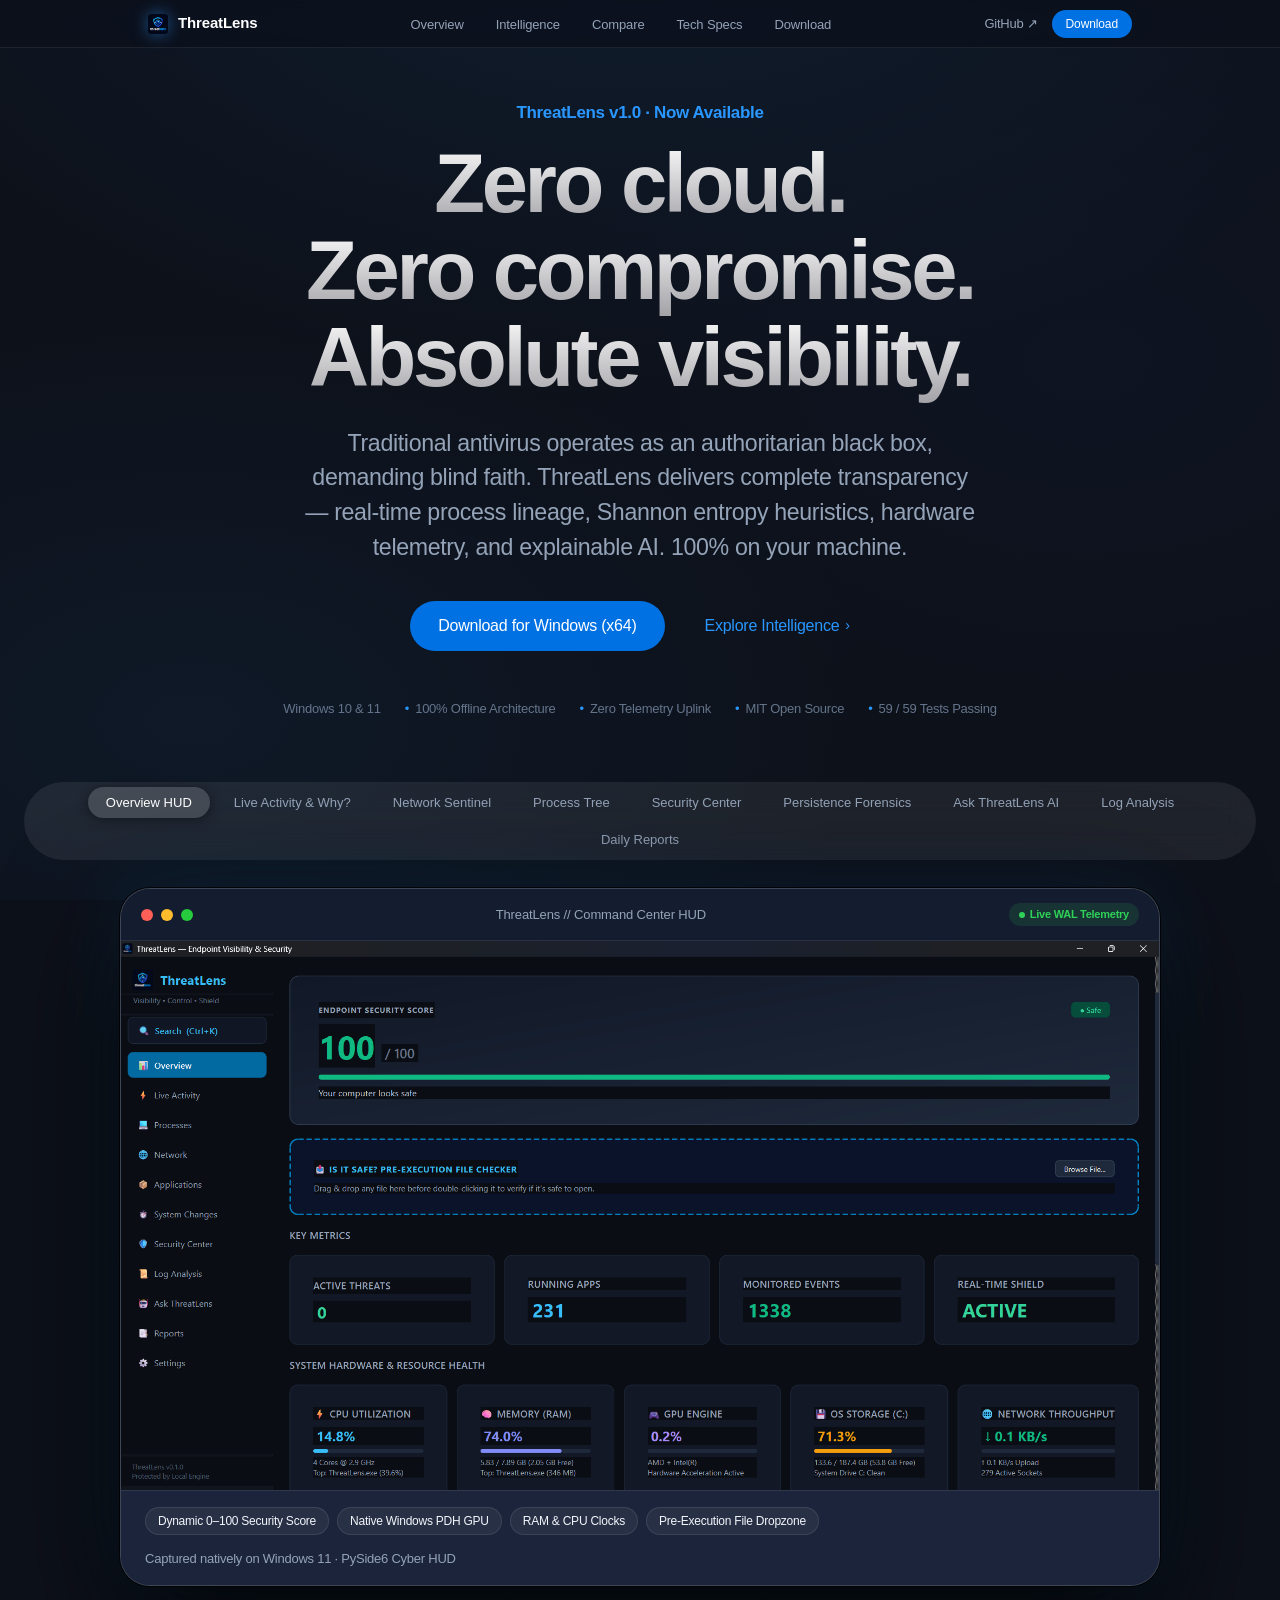
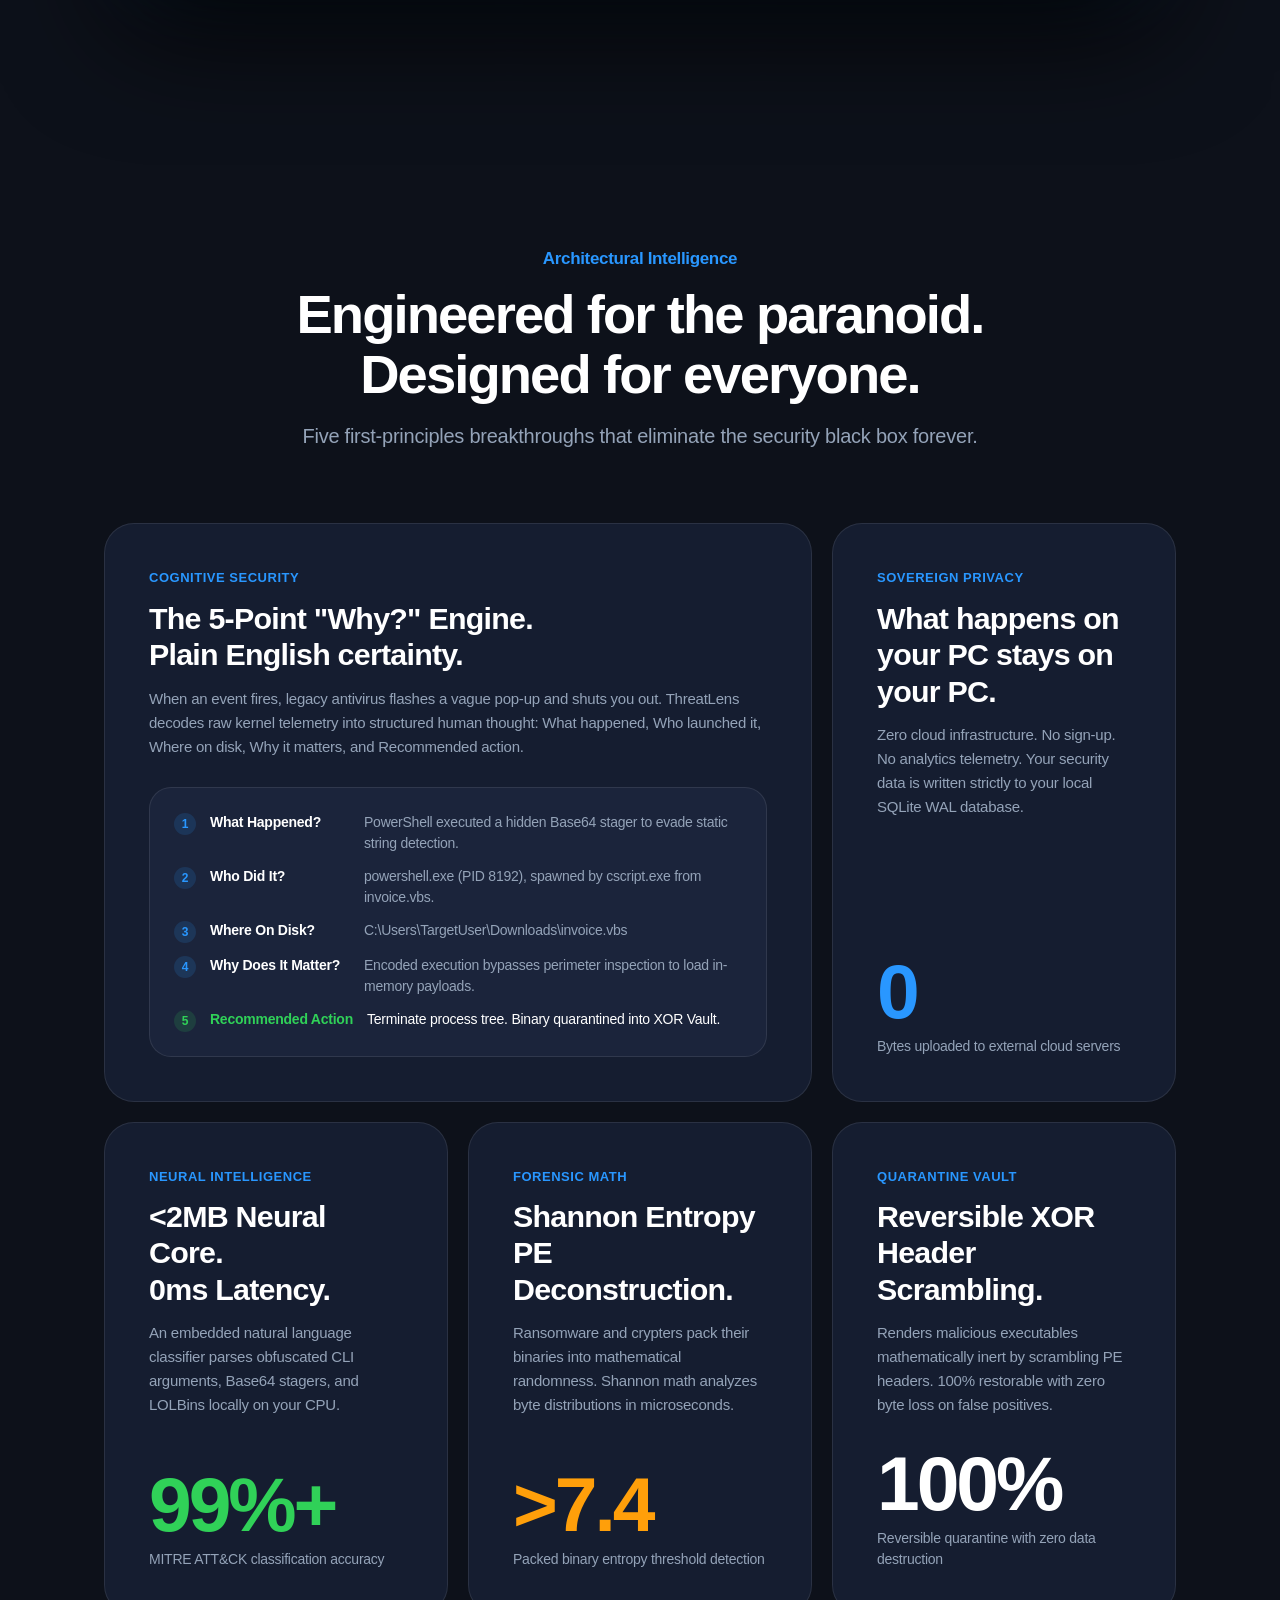
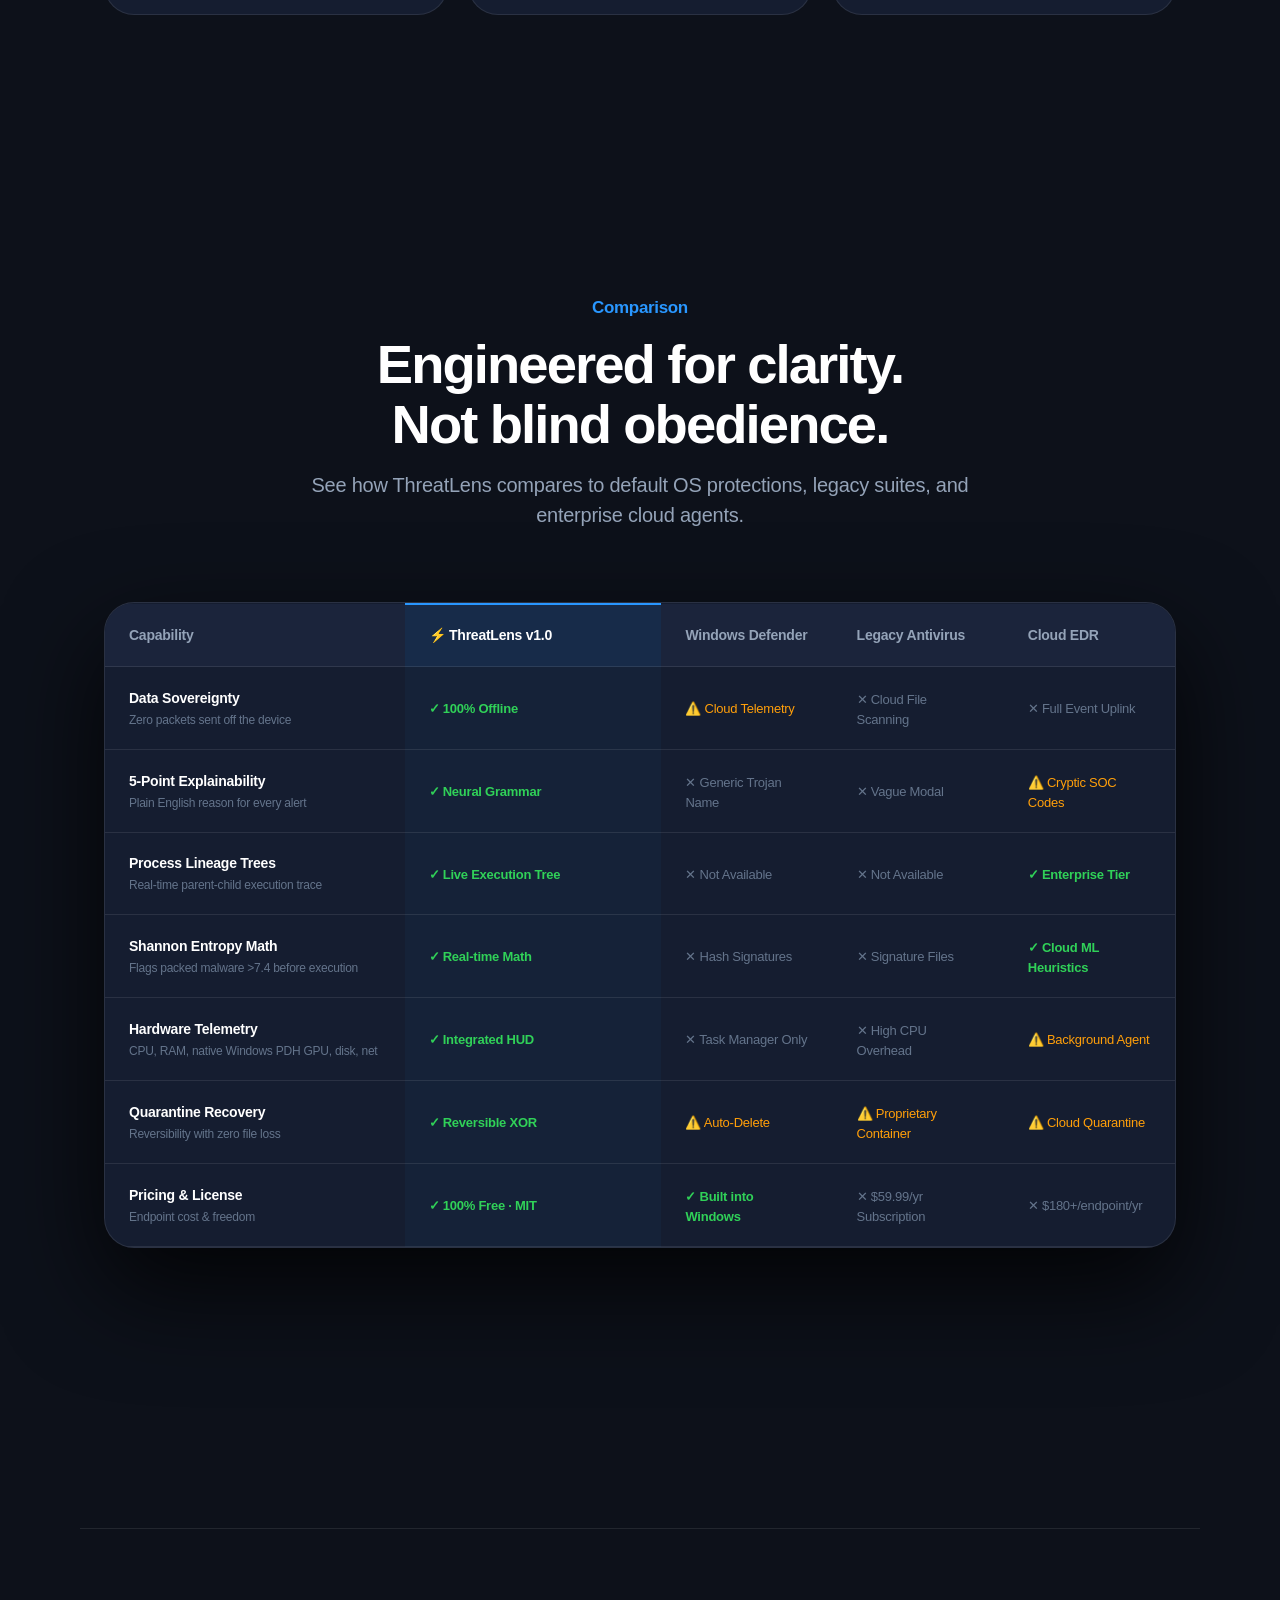
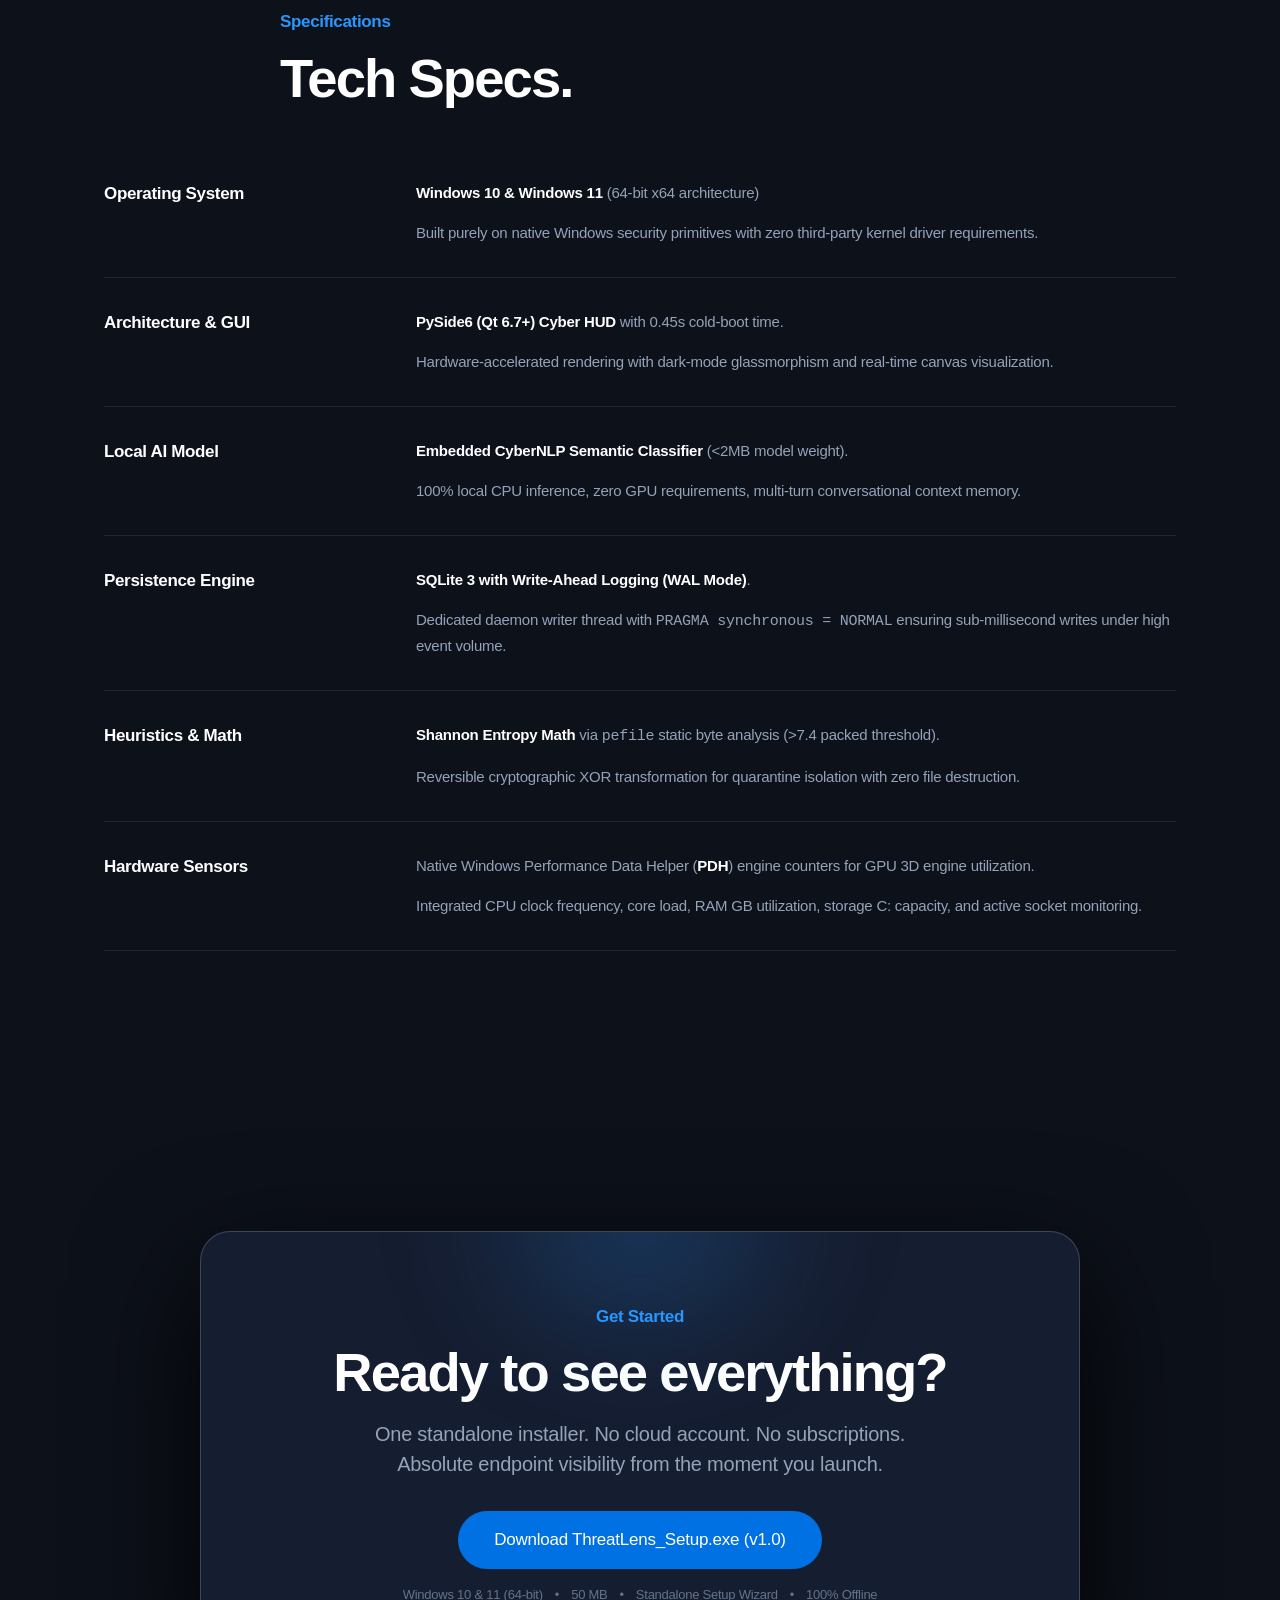
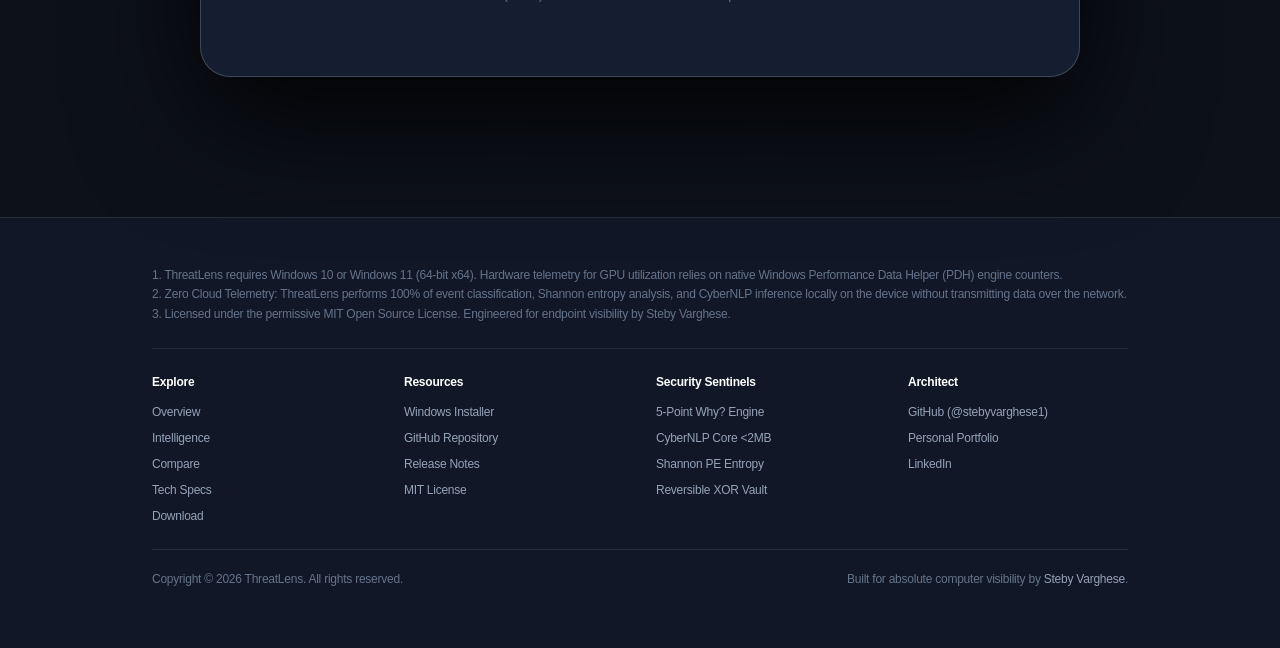
==== commit 6f81aed6: "Add files via upload" ====
--- a/index.html
+++ b/index.html
@@ -22,7 +22,7 @@
   <link rel="apple-touch-icon" href="assets/threatlens_128.png">
 
   <!-- Apple Design System Stylesheet -->
-  <link rel="stylesheet" href="css/styles.css">
+  <link rel="stylesheet" href="css/styles.css?v=apple6">
 </head>
 <body>
 
@@ -40,7 +40,6 @@
         <ul class="nav-links">
           <li><a href="#overview">Overview</a></li>
           <li><a href="#intelligence">Intelligence</a></li>
-          <li><a href="#simulator">Simulator</a></li>
           <li><a href="#compare">Compare</a></li>
           <li><a href="#specs">Tech Specs</a></li>
           <li><a href="#download">Download</a></li>
@@ -48,7 +47,7 @@
       </nav>
 
       <div class="nav-cta">
-        <a href="https://github.com/stebyvarghese1/ThreatLens" target="_blank" rel="noopener" style="font-size:13px;color:var(--text-secondary)">GitHub ↗</a>
+        <a href="https://github.com/stebyvarghese1/ThreatLens" target="_blank" rel="noopener" class="nav-github-link">GitHub ↗</a>
         <a href="https://github.com/stebyvarghese1/ThreatLens/releases/download/v1/ThreatLens_Setup.exe" class="nav-pill-btn">
           Download
         </a>
@@ -61,7 +60,6 @@
   <div class="mobile-drawer" id="mobile-drawer">
     <a href="#overview">Overview</a>
     <a href="#intelligence">Intelligence</a>
-    <a href="#simulator">Simulator</a>
     <a href="#compare">Compare</a>
     <a href="#specs">Tech Specs</a>
     <a href="#download">Download v1.0</a>
@@ -88,8 +86,8 @@
         <a href="https://github.com/stebyvarghese1/ThreatLens/releases/download/v1/ThreatLens_Setup.exe" class="btn-apple-primary">
           Download for Windows (x64)
         </a>
-        <a href="#simulator" class="btn-apple-secondary">
-          Explore Live Simulator <span>›</span>
+        <a href="#intelligence" class="btn-apple-secondary">
+          Explore Intelligence <span>›</span>
         </a>
       </div>
 
@@ -105,14 +103,32 @@
     <!-- Apple Segmented Control Switcher -->
     <div class="container-wide" style="margin-top: 64px;">
       <div class="segmented-control">
-        <button class="segmented-btn active" data-img="assets/screenshots/hud_overview.png" data-title="ThreatLens // Command Center HUD [Maximized]" data-badge="Live WAL Telemetry" data-pills="Dynamic 0–100 Security Score,Native Windows PDH GPU,RAM &amp; CPU Clocks,9 Defense Sentinels">
+        <button class="segmented-btn active" data-img="assets/screenshots/hud_overview.png" data-title="ThreatLens // Command Center HUD" data-badge="Live WAL Telemetry" data-pills="Dynamic 0–100 Security Score,Native Windows PDH GPU,RAM &amp; CPU Clocks,Pre-Execution File Dropzone">
           Overview HUD
         </button>
-        <button class="segmented-btn" data-img="assets/screenshots/telemetry_why.png" data-title="ThreatLens // Telemetry Stream &amp; Why? Engine" data-badge="Kernel Bus Active" data-pills="Streaming Kernel Bus,5-Point Explainability Grammar,Zero Cloud Uplink,Sub-ms Event Logs">
+        <button class="segmented-btn" data-img="assets/screenshots/activity_why.png" data-title="ThreatLens // Live Activity Stream &amp; Why? Engine" data-badge="Kernel Bus Active" data-pills="Streaming Event Timeline,5-Point Explainability,Who · Doing There · What · Why?,Sub-ms Latency">
           Live Activity &amp; Why?
         </button>
-        <button class="segmented-btn" data-img="assets/screenshots/forensics_lineage.png" data-title="ThreatLens // Forensics, Lineage &amp; Threat Scanner" data-badge="PE Inspector Ready" data-pills="Parent-Child Process Tree,Shannon PE Entropy >7.4,Reversible XOR Vault,MITRE ATT&amp;CK">
-          Forensics &amp; Lineage
+        <button class="segmented-btn" data-img="assets/screenshots/network_activity.png" data-title="ThreatLens // Network Activity &amp; Connections" data-badge="Socket Interceptor" data-pills="Real-Time Outbound Socket Mapping,Domain Resolution,Cut Internet Killswitch,Process PID Binding">
+          Network Sentinel
+        </button>
+        <button class="segmented-btn" data-img="assets/screenshots/process_tree.png" data-title="ThreatLens // Process Tree &amp; Execution Lineage" data-badge="Process Explorer" data-pills="Parent-Child Process Tree,Risk Scoring 0-100,End Process Action,Executable Paths">
+          Process Tree
+        </button>
+        <button class="segmented-btn" data-img="assets/screenshots/security_center.png" data-title="ThreatLens // Security Center &amp; Reversible Quarantine" data-badge="Shields Active" data-pills="Behavioral Shield,Ransomware Containment,Persistence Watcher,Reversible XOR Vault">
+          Security Center
+        </button>
+        <button class="segmented-btn" data-img="assets/screenshots/persistence_forensics.png" data-title="ThreatLens // System Changes &amp; Persistence Forensics" data-badge="MITRE ATT&amp;CK" data-pills="Registry Run Keys,Scheduled Tasks,Background Services,MITRE ATT&amp;CK T1547.001">
+          Persistence Forensics
+        </button>
+        <button class="segmented-btn" data-img="assets/screenshots/ai_assistant.png" data-title="ThreatLens // Ask ThreatLens Offline AI Assistant" data-badge="&lt;2MB Neural Core" data-pills="100% Local CPU Inference,Zero GPU Required,Conversational Endpoint Context,Airgapped Privacy">
+          Ask ThreatLens AI
+        </button>
+        <button class="segmented-btn" data-img="assets/screenshots/log_analysis.png" data-title="ThreatLens // Windows &amp; Security Log Analysis" data-badge="Plain English Translator" data-pills="System · Apps · PowerShell · Security Channels,Event ID Inspection,Tamper Shield,Plain-English Log Stream">
+          Log Analysis
+        </button>
+        <button class="segmented-btn" data-img="assets/screenshots/reports.png" data-title="ThreatLens // Security &amp; Transparency Reports" data-badge="Zero Cloud Footprint" data-pills="Daily Markdown Reports,Active Threat Audits,System Event Counter,100% Local Export">
+          Daily Reports
         </button>
       </div>
 
@@ -124,7 +140,7 @@
             <span class="traffic-dot dot-min"></span>
             <span class="traffic-dot dot-max"></span>
           </div>
-          <span class="window-title" id="showcase-title">ThreatLens // Command Center HUD [Maximized]</span>
+          <span class="window-title" id="showcase-title">ThreatLens // Command Center HUD</span>
           <span class="window-badge" id="showcase-badge">Live WAL Telemetry</span>
         </div>
 
@@ -137,7 +153,7 @@
             <span class="window-pill">Dynamic 0–100 Security Score</span>
             <span class="window-pill">Native Windows PDH GPU</span>
             <span class="window-pill">RAM &amp; CPU Clocks</span>
-            <span class="window-pill">9 Defense Sentinels</span>
+            <span class="window-pill">Pre-Execution File Dropzone</span>
           </div>
           <div>Captured natively on Windows 11 · PySide6 Cyber HUD</div>
         </div>
@@ -265,122 +281,6 @@
   </section>
 
   <!-- =========================================================================
-       Interactive Cyber Simulator
-       ========================================================================= -->
-  <section class="section" id="simulator">
-    <div class="container">
-      <div class="section-header">
-        <span class="eyebrow">Interactive Sandbox</span>
-        <h2 class="section-title">Experience ThreatLens in action.</h2>
-        <p class="section-desc">
-          Trigger real-world attack scenarios and watch how ThreatLens's telemetry bus responds in microseconds. Hit <strong>[ Why? ]</strong> on any event.
-        </p>
-      </div>
-
-      <div class="sim-container">
-        <!-- Scenario Selector Bar -->
-        <div class="sim-nav-bar">
-          <div style="font-size:14px;font-weight:600;color:#ffffff">Select Incident Scenario:</div>
-          <div class="sim-scenarios-strip">
-            <button class="sim-tab-btn active" data-scenario="powershell_obfuscated">Encoded PowerShell</button>
-            <button class="sim-tab-btn" data-scenario="canary_ransomware">Ransomware Canary</button>
-            <button class="sim-tab-btn" data-scenario="persistence_registry">Registry Persistence</button>
-            <button class="sim-tab-btn" data-scenario="crypto_clipboard">Clipboard Hijack</button>
-          </div>
-        </div>
-
-        <div class="sim-layout">
-          <!-- Left Column: Hardware & Score Meters -->
-          <div class="sim-hud-col">
-            <div class="sim-gauge-wrap">
-              <div class="sim-score-ring">
-                <svg viewBox="0 0 100 100">
-                  <circle class="sim-score-bg" cx="50" cy="50" r="40" fill="none" stroke-width="8"/>
-                  <circle class="sim-score-fg" id="gauge-fg" cx="50" cy="50" r="40" fill="none" stroke-width="8" stroke-dasharray="251.3" stroke-dashoffset="120" stroke="#ff9f0a"/>
-                </svg>
-                <div class="sim-score-num" id="gauge-num">52</div>
-              </div>
-              <div style="font-size:13px;color:var(--text-secondary);font-weight:500">Security Score</div>
-            </div>
-
-            <div class="sim-meters">
-              <div class="sim-meter-row">
-                <div class="sim-meter-top"><span>CPU Load</span><span id="hw-cpu-val">64%</span></div>
-                <div class="sim-meter-bar"><div class="sim-meter-fill" id="hw-cpu-bar" style="width:64%"></div></div>
-              </div>
-              <div class="sim-meter-row">
-                <div class="sim-meter-top"><span>RAM Usage</span><span id="hw-ram-val">41%</span></div>
-                <div class="sim-meter-bar"><div class="sim-meter-fill" id="hw-ram-bar" style="width:41%;background:var(--apple-blue)"></div></div>
-              </div>
-              <div class="sim-meter-row">
-                <div class="sim-meter-top"><span>GPU (PDH)</span><span id="hw-gpu-val">12%</span></div>
-                <div class="sim-meter-bar"><div class="sim-meter-fill" id="hw-gpu-bar" style="width:12%;background:var(--apple-purple)"></div></div>
-              </div>
-              <div class="sim-meter-row">
-                <div class="sim-meter-top"><span>Network Throughput</span><span id="hw-net-val">1.4 MB/s</span></div>
-                <div class="sim-meter-bar"><div class="sim-meter-fill" style="width:45%;background:var(--apple-green)"></div></div>
-              </div>
-            </div>
-
-            <button id="sim-reset-btn" style="font-size:12px;color:var(--text-tertiary);margin-top:auto;text-align:center">↺ Reset Baseline</button>
-          </div>
-
-          <!-- Right Column: Live Event Stream & Lineage -->
-          <div class="sim-main-col">
-            <div class="sim-feed-header">
-              <span>LIVE TELEMETRY STREAM // SQLite WAL Bus</span>
-              <span id="sim-status-pill" style="color:var(--apple-orange);font-weight:600">ELEVATED RISK DETECTED</span>
-            </div>
-
-            <div class="sim-event-list" id="sim-feed-stream">
-              <!-- Populated by JS -->
-            </div>
-
-            <div class="lineage-strip">
-              <div class="lineage-title">Parent-Child Process Lineage Trace</div>
-              <div class="lineage-nodes" id="sim-lineage-chain">
-                <!-- Populated by JS -->
-              </div>
-            </div>
-          </div>
-        </div>
-      </div>
-    </div>
-  </section>
-
-  <!-- Apple Sheet Modal (Why? Engine) -->
-  <div class="modal-overlay" id="modal-bg">
-    <div class="modal-sheet">
-      <div class="modal-header">
-        <h3 id="modal-title">Explainability Breakdown</h3>
-        <button class="modal-close-btn" id="modal-close">×</button>
-      </div>
-      <div class="modal-body">
-        <div class="modal-item">
-          <span class="modal-tag">1 · What Happened?</span>
-          <p class="modal-text" id="m-what">—</p>
-        </div>
-        <div class="modal-item">
-          <span class="modal-tag">2 · Who Did It?</span>
-          <p class="modal-text" id="m-who">—</p>
-        </div>
-        <div class="modal-item">
-          <span class="modal-tag">3 · Where On Disk?</span>
-          <p class="modal-text" id="m-where">—</p>
-        </div>
-        <div class="modal-item">
-          <span class="modal-tag">4 · Why Does It Matter?</span>
-          <p class="modal-text" id="m-why">—</p>
-        </div>
-        <div class="modal-item action">
-          <span class="modal-tag">5 · Recommended Action</span>
-          <p class="modal-text" id="m-action" style="font-weight:500">—</p>
-        </div>
-      </div>
-    </div>
-  </div>
-
-  <!-- =========================================================================
        Apple-Style Product Comparison Grid
        ========================================================================= -->
   <section class="section" id="compare">
@@ -553,52 +453,19 @@
           One standalone installer. No cloud account. No subscriptions. Absolute endpoint visibility from the moment you launch.
         </p>
 
-        <a href="https://github.com/stebyvarghese1/ThreatLens/releases/download/v1/ThreatLens_Setup.exe" class="btn-apple-primary" style="padding: 16px 36px; font-size: 17px;">
-          Download ThreatLens_Setup.exe (v1.0)
-        </a>
-
-        <!-- Download Channel Tabs -->
-        <div class="dl-channel-tabs">
-          <button class="dl-tab-btn active" data-panel="panel-exe">Windows Setup (.exe)</button>
-          <button class="dl-tab-btn" data-panel="panel-ps">PowerShell 1-Liner</button>
-          <button class="dl-tab-btn" data-panel="panel-src">Python Source (Developers)</button>
-          <button class="dl-tab-btn" data-panel="panel-winget">Winget</button>
-        </div>
-
-        <!-- Panel: EXE -->
-        <div class="dl-panel active" id="panel-exe">
-          <div class="dl-cli-box">
-            <code>ThreatLens_Setup.exe /VERYSILENT /SUPPRESSMSGBOXES</code>
-            <button class="apple-copy-btn" data-copy="ThreatLens_Setup.exe /VERYSILENT /SUPPRESSMSGBOXES">Copy</button>
-          </div>
-          <div style="font-size:12px;color:var(--text-tertiary);margin-top:10px">Silent admin install flag for unattended deployment</div>
-        </div>
-
-        <!-- Panel: PowerShell -->
-        <div class="dl-panel" id="panel-ps">
-          <div class="dl-cli-box">
-            <code>irm https://raw.githubusercontent.com/stebyvarghese1/ThreatLens/main/scripts/install.ps1 | iex</code>
-            <button class="apple-copy-btn" data-copy="irm https://raw.githubusercontent.com/stebyvarghese1/ThreatLens/main/scripts/install.ps1 | iex">Copy</button>
-          </div>
-          <div style="font-size:12px;color:var(--text-tertiary);margin-top:10px">Automated bootstrap script in Administrator PowerShell</div>
-        </div>
-
-        <!-- Panel: Python Source -->
-        <div class="dl-panel" id="panel-src">
-          <div class="dl-cli-box">
-            <code>git clone https://github.com/stebyvarghese1/ThreatLens.git &amp;&amp; cd ThreatLens &amp;&amp; python -m app.main</code>
-            <button class="apple-copy-btn" data-copy="git clone https://github.com/stebyvarghese1/ThreatLens.git && cd ThreatLens && python -m app.main">Copy</button>
-          </div>
-          <div style="font-size:12px;color:var(--text-tertiary);margin-top:10px">Requires Python 3.10+ · 59/59 pytest passing</div>
-        </div>
-
-        <!-- Panel: Winget -->
-        <div class="dl-panel" id="panel-winget">
-          <div class="dl-cli-box">
-            <code>winget install --id StebyVarghese.ThreatLens -e --source winget</code>
-            <button class="apple-copy-btn" data-copy="winget install --id StebyVarghese.ThreatLens -e --source winget">Copy</button>
-          </div>
-          <div style="font-size:12px;color:var(--text-tertiary);margin-top:10px">Official Windows Package Manager manifest</div>
+        <div style="display:flex;flex-direction:column;align-items:center;gap:16px;margin-top:8px">
+          <a href="https://github.com/stebyvarghese1/ThreatLens/releases/download/v1/ThreatLens_Setup.exe" class="btn-apple-primary btn-apple-large">
+            Download ThreatLens_Setup.exe (v1.0)
+          </a>
+          <div style="font-size:13px;color:var(--text-tertiary);display:flex;align-items:center;gap:12px;flex-wrap:wrap;justify-content:center">
+            <span>Windows 10 &amp; 11 (64-bit)</span>
+            <span>•</span>
+            <span>50 MB</span>
+            <span>•</span>
+            <span>Standalone Setup Wizard</span>
+            <span>•</span>
+            <span>100% Offline</span>
+          </div>
         </div>
       </div>
     </div>
@@ -621,9 +488,9 @@
           <ul>
             <li><a href="#overview">Overview</a></li>
             <li><a href="#intelligence">Intelligence</a></li>
-            <li><a href="#simulator">Simulator</a></li>
             <li><a href="#compare">Compare</a></li>
             <li><a href="#specs">Tech Specs</a></li>
+            <li><a href="#download">Download</a></li>
           </ul>
         </div>
 
@@ -665,7 +532,6 @@
   </footer>
 
   <!-- Scripts -->
-  <script src="js/simulator.js"></script>
-  <script src="js/main.js"></script>
+  <script src="js/main.js?v=apple8"></script>
 </body>
 </html>
--- a/css/styles.css
+++ b/css/styles.css
@@ -5,20 +5,20 @@
    ========================================================================== */
 
 :root {
-  --bg: #000000;
-  --bg-subtle: #08080a;
-  --surface: #101012;
-  --surface-2: #161617;
-  --surface-3: #1d1d1f;
-  --surface-hover: #242426;
-
-  --border: rgba(255, 255, 255, 0.08);
-  --border-strong: rgba(255, 255, 255, 0.16);
-  --border-subtle: rgba(255, 255, 255, 0.04);
-
-  --text-primary: #f5f5f7;
-  --text-secondary: #86868b;
-  --text-tertiary: #6e6e73;
+  --bg: #0d111a;
+  --bg-subtle: #111726;
+  --surface: #151d30;
+  --surface-2: #1b243b;
+  --surface-3: #222d48;
+  --surface-hover: #293656;
+
+  --border: rgba(255, 255, 255, 0.09);
+  --border-strong: rgba(255, 255, 255, 0.18);
+  --border-subtle: rgba(255, 255, 255, 0.05);
+
+  --text-primary: #f2f5fa;
+  --text-secondary: #94a3b8;
+  --text-tertiary: #64748b;
 
   --apple-blue: #2997ff;
   --apple-blue-fill: #0071e3;
@@ -61,6 +61,11 @@
 body {
   font-family: var(--font-sans);
   background-color: var(--bg);
+  background-image: 
+    radial-gradient(ellipse 1200px 700px at 50% -100px, rgba(41, 151, 255, 0.09), transparent 70%),
+    radial-gradient(ellipse 900px 600px at 85% 40%, rgba(30, 58, 138, 0.07), transparent 60%),
+    radial-gradient(ellipse 1000px 600px at 15% 80%, rgba(41, 151, 255, 0.06), transparent 70%);
+  background-attachment: fixed;
   color: var(--text-primary);
   line-height: 1.5;
   letter-spacing: -0.015em;
@@ -126,7 +131,7 @@
   right: 0;
   height: var(--nav-h);
   z-index: 9999;
-  background: rgba(0, 0, 0, 0.72);
+  background: rgba(13, 17, 26, 0.82);
   backdrop-filter: saturate(180%) blur(20px);
   -webkit-backdrop-filter: saturate(180%) blur(20px);
   border-bottom: 1px solid var(--border);
@@ -201,13 +206,32 @@
   transform: scale(1.02);
 }
 
+.nav-github-link {
+  font-size: 13px;
+  color: var(--text-secondary);
+  transition: color var(--dur) var(--ease);
+}
+
+.nav-github-link:hover {
+  color: #ffffff;
+}
+
 .hamburger {
   display: none;
-  font-size: 18px;
+  font-size: 22px;
   color: var(--text-secondary);
   background: none;
   border: none;
   cursor: pointer;
+  padding: 8px 10px;
+  line-height: 1;
+  border-radius: var(--r-sm);
+  transition: color var(--dur) var(--ease), background var(--dur) var(--ease);
+}
+
+.hamburger:hover {
+  color: #ffffff;
+  background: rgba(255, 255, 255, 0.08);
 }
 
 /* Mobile Drawer */
@@ -218,7 +242,7 @@
   left: 0;
   right: 0;
   bottom: 0;
-  background: rgba(0, 0, 0, 0.95);
+  background: rgba(13, 17, 26, 0.96);
   backdrop-filter: blur(25px);
   -webkit-backdrop-filter: blur(25px);
   z-index: 9998;
@@ -308,6 +332,11 @@
   box-shadow: 0 4px 20px rgba(0, 113, 227, 0.4);
 }
 
+.btn-apple-large {
+  padding: 16px 36px;
+  font-size: 17px;
+}
+
 .btn-apple-secondary {
   color: var(--apple-blue);
   font-size: 16px;
@@ -362,17 +391,20 @@
 .segmented-control {
   display: inline-flex;
   align-items: center;
+  justify-content: center;
+  flex-wrap: wrap;
   background: rgba(255, 255, 255, 0.08);
-  padding: 4px;
+  padding: 5px;
   border-radius: var(--r-pill);
-  gap: 4px;
+  gap: 6px;
   margin-bottom: 28px;
   backdrop-filter: blur(16px);
   -webkit-backdrop-filter: blur(16px);
+  max-width: 100%;
 }
 
 .segmented-btn {
-  padding: 8px 20px;
+  padding: 8px 18px;
   border-radius: var(--r-pill);
   font-size: 13px;
   font-weight: 500;
@@ -381,6 +413,10 @@
   display: inline-flex;
   align-items: center;
   gap: 8px;
+  cursor: pointer;
+  border: none;
+  background: transparent;
+  white-space: nowrap;
 }
 
 .segmented-btn:hover {
@@ -410,7 +446,7 @@
 }
 
 .window-titlebar {
-  background: rgba(18, 18, 20, 0.95);
+  background: rgba(21, 29, 48, 0.95);
   padding: 14px 20px;
   display: flex;
   align-items: center;
@@ -462,7 +498,7 @@
 
 .window-canvas {
   position: relative;
-  background: #000000;
+  background: #0d1322;
 }
 
 .window-canvas img {
@@ -637,386 +673,6 @@
   font-size: 14px;
   color: var(--text-secondary);
   margin-top: 6px;
-}
-
-/* ─── Apple Interactive Simulator Section ──────────────────────────────── */
-.sim-container {
-  background: var(--surface);
-  border: 1px solid var(--border);
-  border-radius: var(--r-xl);
-  overflow: hidden;
-  box-shadow: 0 40px 100px rgba(0, 0, 0, 0.8);
-}
-
-.sim-nav-bar {
-  background: var(--surface-2);
-  border-bottom: 1px solid var(--border);
-  padding: 16px 28px;
-  display: flex;
-  align-items: center;
-  justify-content: space-between;
-  flex-wrap: wrap;
-  gap: 16px;
-}
-
-.sim-scenarios-strip {
-  display: flex;
-  gap: 8px;
-  flex-wrap: wrap;
-}
-
-.sim-tab-btn {
-  padding: 8px 18px;
-  border-radius: var(--r-pill);
-  font-size: 13px;
-  font-weight: 500;
-  color: var(--text-secondary);
-  background: rgba(255, 255, 255, 0.05);
-  transition: all var(--dur) var(--ease);
-}
-
-.sim-tab-btn:hover {
-  color: #ffffff;
-  background: rgba(255, 255, 255, 0.1);
-}
-
-.sim-tab-btn.active {
-  background: #ffffff;
-  color: #000000;
-  font-weight: 600;
-}
-
-.sim-layout {
-  display: grid;
-  grid-template-columns: 320px 1fr;
-  min-height: 480px;
-}
-
-.sim-hud-col {
-  background: var(--bg-subtle);
-  border-right: 1px solid var(--border);
-  padding: 32px 24px;
-  display: flex;
-  flex-direction: column;
-  gap: 28px;
-}
-
-.sim-gauge-wrap {
-  text-align: center;
-}
-
-.sim-score-ring {
-  width: 120px;
-  height: 120px;
-  margin: 0 auto 12px;
-  position: relative;
-}
-
-.sim-score-ring svg {
-  width: 100%;
-  height: 100%;
-  transform: rotate(-90deg);
-}
-
-.sim-score-bg {
-  stroke: rgba(255, 255, 255, 0.08);
-}
-
-.sim-score-fg {
-  transition: stroke-dashoffset 0.8s var(--ease), stroke 0.4s var(--ease);
-}
-
-.sim-score-num {
-  position: absolute;
-  inset: 0;
-  display: flex;
-  align-items: center;
-  justify-content: center;
-  font-size: 38px;
-  font-weight: 700;
-  letter-spacing: -0.03em;
-  color: #ffffff;
-}
-
-.sim-meters {
-  display: flex;
-  flex-direction: column;
-  gap: 14px;
-}
-
-.sim-meter-row {
-  display: flex;
-  flex-direction: column;
-  gap: 6px;
-  font-size: 13px;
-}
-
-.sim-meter-top {
-  display: flex;
-  justify-content: space-between;
-  color: var(--text-secondary);
-}
-
-.sim-meter-top span:last-child {
-  color: #ffffff;
-  font-weight: 600;
-  font-family: var(--font-mono);
-}
-
-.sim-meter-bar {
-  height: 5px;
-  background: rgba(255, 255, 255, 0.08);
-  border-radius: var(--r-pill);
-  overflow: hidden;
-}
-
-.sim-meter-fill {
-  height: 100%;
-  background: var(--apple-blue);
-  border-radius: var(--r-pill);
-  transition: width 0.6s var(--ease);
-}
-
-.sim-main-col {
-  padding: 32px;
-  display: flex;
-  flex-direction: column;
-  gap: 24px;
-  background: var(--surface);
-}
-
-.sim-feed-header {
-  display: flex;
-  align-items: center;
-  justify-content: space-between;
-  font-size: 13px;
-  color: var(--text-secondary);
-  font-weight: 500;
-}
-
-.sim-event-list {
-  display: flex;
-  flex-direction: column;
-  gap: 10px;
-}
-
-.sim-event-item {
-  background: var(--surface-2);
-  border: 1px solid var(--border);
-  border-radius: var(--r-md);
-  padding: 14px 18px;
-  display: flex;
-  align-items: center;
-  justify-content: space-between;
-  gap: 16px;
-  font-size: 14px;
-  transition: background var(--dur) var(--ease);
-}
-
-.sim-event-item:hover {
-  background: var(--surface-hover);
-}
-
-.sim-event-info {
-  display: flex;
-  align-items: center;
-  gap: 12px;
-  overflow: hidden;
-}
-
-.sim-event-badge {
-  font-size: 11px;
-  font-weight: 700;
-  padding: 3px 8px;
-  border-radius: 4px;
-  font-family: var(--font-mono);
-  flex-shrink: 0;
-}
-
-.badge-info { background: rgba(41, 151, 255, 0.15); color: var(--apple-blue); }
-.badge-warn { background: rgba(255, 159, 10, 0.15); color: var(--apple-orange); }
-.badge-crit { background: rgba(255, 69, 58, 0.15); color: var(--apple-red); }
-
-.sim-event-msg {
-  color: var(--text-primary);
-  white-space: nowrap;
-  overflow: hidden;
-  text-overflow: ellipsis;
-}
-
-.sim-why-btn {
-  background: rgba(41, 151, 255, 0.12);
-  border: 1px solid rgba(41, 151, 255, 0.3);
-  color: var(--apple-blue);
-  font-size: 12px;
-  font-weight: 600;
-  padding: 6px 14px;
-  border-radius: var(--r-pill);
-  flex-shrink: 0;
-  transition: all var(--dur) var(--ease);
-}
-
-.sim-why-btn:hover {
-  background: var(--apple-blue-fill);
-  color: #ffffff;
-  border-color: transparent;
-}
-
-/* Process Lineage Bar */
-.lineage-strip {
-  background: var(--surface-2);
-  border: 1px solid var(--border);
-  border-radius: var(--r-md);
-  padding: 18px 20px;
-}
-
-.lineage-title {
-  font-size: 12px;
-  font-weight: 600;
-  color: var(--text-secondary);
-  text-transform: uppercase;
-  letter-spacing: 0.04em;
-  margin-bottom: 12px;
-}
-
-.lineage-nodes {
-  display: flex;
-  align-items: center;
-  gap: 8px;
-  flex-wrap: wrap;
-}
-
-.lineage-node {
-  background: rgba(255, 255, 255, 0.06);
-  border: 1px solid var(--border);
-  padding: 6px 12px;
-  border-radius: var(--r-sm);
-  font-family: var(--font-mono);
-  font-size: 12px;
-  color: var(--text-primary);
-}
-
-.lineage-node.threat {
-  background: rgba(255, 69, 58, 0.15);
-  border-color: rgba(255, 69, 58, 0.35);
-  color: var(--apple-red);
-  font-weight: 600;
-}
-
-.lineage-node.ok {
-  background: rgba(48, 209, 88, 0.15);
-  border-color: rgba(48, 209, 88, 0.35);
-  color: var(--apple-green);
-}
-
-.lineage-arrow {
-  color: var(--text-tertiary);
-  font-size: 12px;
-}
-
-/* ─── Apple Sheet Modal (Why? Engine) ─────────────────────────────────── */
-.modal-overlay {
-  display: none;
-  position: fixed;
-  inset: 0;
-  background: rgba(0, 0, 0, 0.75);
-  backdrop-filter: blur(20px);
-  -webkit-backdrop-filter: blur(20px);
-  z-index: 10000;
-  align-items: center;
-  justify-content: center;
-  padding: 24px;
-}
-
-.modal-overlay.open {
-  display: flex;
-}
-
-.modal-sheet {
-  background: var(--surface);
-  border: 1px solid var(--border-strong);
-  border-radius: var(--r-xl);
-  max-width: 640px;
-  width: 100%;
-  box-shadow: 0 40px 100px rgba(0, 0, 0, 0.9);
-  overflow: hidden;
-  animation: modal-up 0.3s var(--ease);
-}
-
-@keyframes modal-up {
-  from { opacity: 0; transform: translateY(20px) scale(0.98); }
-  to { opacity: 1; transform: translateY(0) scale(1); }
-}
-
-.modal-header {
-  padding: 24px 28px;
-  border-bottom: 1px solid var(--border);
-  display: flex;
-  align-items: center;
-  justify-content: space-between;
-}
-
-.modal-header h3 {
-  font-size: 18px;
-  font-weight: 600;
-  color: #ffffff;
-  letter-spacing: -0.02em;
-}
-
-.modal-close-btn {
-  width: 32px;
-  height: 32px;
-  border-radius: 50%;
-  background: rgba(255, 255, 255, 0.08);
-  color: var(--text-secondary);
-  display: flex;
-  align-items: center;
-  justify-content: center;
-  font-size: 18px;
-  transition: all var(--dur) var(--ease);
-}
-
-.modal-close-btn:hover {
-  background: rgba(255, 255, 255, 0.16);
-  color: #ffffff;
-}
-
-.modal-body {
-  padding: 28px;
-  display: flex;
-  flex-direction: column;
-  gap: 16px;
-}
-
-.modal-item {
-  display: flex;
-  flex-direction: column;
-  gap: 4px;
-}
-
-.modal-tag {
-  font-size: 11px;
-  font-weight: 700;
-  text-transform: uppercase;
-  letter-spacing: 0.04em;
-  color: var(--apple-blue);
-}
-
-.modal-text {
-  font-size: 14px;
-  color: var(--text-primary);
-  line-height: 1.5;
-}
-
-.modal-item.action {
-  background: rgba(48, 209, 88, 0.08);
-  border: 1px solid rgba(48, 209, 88, 0.2);
-  border-radius: var(--r-md);
-  padding: 16px;
-}
-
-.modal-item.action .modal-tag {
-  color: var(--apple-green);
 }
 
 /* ─── Apple Comparison Grid ("Compare Security Models") ────────────────── */
@@ -1163,81 +819,11 @@
   pointer-events: none;
 }
 
-.dl-channel-tabs {
-  display: flex;
-  justify-content: center;
-  gap: 8px;
-  margin: 36px 0 24px;
-  flex-wrap: wrap;
-}
-
-.dl-tab-btn {
-  padding: 8px 18px;
-  border-radius: var(--r-pill);
-  font-size: 13px;
-  font-weight: 500;
-  color: var(--text-secondary);
-  background: rgba(255, 255, 255, 0.05);
-  transition: all var(--dur) var(--ease);
-}
-
-.dl-tab-btn:hover {
-  color: #ffffff;
-}
-
-.dl-tab-btn.active {
-  background: rgba(255, 255, 255, 0.16);
-  color: #ffffff;
-}
-
-.dl-panel {
-  display: none;
-  max-width: 620px;
-  margin: 0 auto;
-}
-
-.dl-panel.active {
-  display: block;
-}
-
-.dl-cli-box {
-  background: #050507;
-  border: 1px solid var(--border);
-  border-radius: var(--r-md);
-  padding: 16px 20px;
-  display: flex;
-  align-items: center;
-  justify-content: space-between;
-  gap: 16px;
-  font-family: var(--font-mono);
-  font-size: 13px;
-  color: #ffffff;
-  text-align: left;
-}
-
-.dl-cli-box code {
-  overflow-x: auto;
-  white-space: nowrap;
-}
-
-.apple-copy-btn {
-  background: rgba(255, 255, 255, 0.1);
-  color: #ffffff;
-  padding: 6px 14px;
-  border-radius: var(--r-pill);
-  font-size: 12px;
-  font-weight: 500;
-  transition: all var(--dur) var(--ease);
-  flex-shrink: 0;
-}
-
-.apple-copy-btn:hover {
-  background: rgba(255, 255, 255, 0.2);
-}
+
 
 /* ─── Apple Footer ─────────────────────────────────────────────────────── */
 .footer {
-  background: #000000;
+  background: var(--bg-subtle);
   border-top: 1px solid var(--border);
   padding: 48px 0 64px;
   font-size: 12px;
@@ -1297,14 +883,20 @@
   gap: 12px;
 }
 
-/* ─── Responsive Media Queries ─────────────────────────────────────────── */
+/* ─── Dynamic Responsive Design System ─────────────────────────────────── */
+
+/* Large Tablets & Small Laptops (<= 1040px) */
+@media (max-width: 1040px) {
+  .hero-title {
+    font-size: clamp(2.2rem, 5.8vw, 3.8rem);
+  }
+}
+
+/* Tablets (<= 960px) */
 @media (max-width: 960px) {
   .bento-col-8, .bento-col-4, .bento-col-6 {
     grid-column: span 12;
   }
-  .sim-layout {
-    grid-template-columns: 1fr;
-  }
   .specs-row {
     grid-template-columns: 1fr;
     gap: 12px;
@@ -1314,20 +906,221 @@
   }
 }
 
-@media (max-width: 720px) {
-  .nav-links, .nav-pill-btn {
+/* Mobile & Small Tablets (<= 768px) */
+@media (max-width: 768px) {
+  .nav-links, .nav-pill-btn, .nav-github-link {
     display: none;
   }
   .hamburger {
     display: block;
   }
   .section {
-    padding: 80px 0;
-  }
+    padding: 72px 0;
+  }
+  .section-hero {
+    padding-top: 96px;
+  }
+  .section-header {
+    margin-bottom: 44px;
+  }
+
+  /* Segmented Control Touch-Scroll Track */
+  .segmented-control {
+    display: flex;
+    flex-wrap: nowrap;
+    justify-content: flex-start;
+    overflow-x: auto;
+    -webkit-overflow-scrolling: touch;
+    scrollbar-width: none;
+    -ms-overflow-style: none;
+    padding: 6px 8px;
+    border-radius: var(--r-pill);
+    width: 100%;
+    max-width: 100%;
+    scroll-snap-type: x mandatory;
+    gap: 6px;
+  }
+  .segmented-control::-webkit-scrollbar {
+    display: none;
+  }
+  .segmented-btn {
+    flex-shrink: 0;
+    scroll-snap-align: start;
+    font-size: 12px;
+    padding: 8px 14px;
+    white-space: nowrap;
+  }
+
+  /* Comparison Table Mobile Sticky Column */
+  .compare-container {
+    border-radius: var(--r-lg);
+    -webkit-overflow-scrolling: touch;
+  }
+  .compare-table {
+    min-width: 660px;
+  }
+  .compare-table th, .compare-table td {
+    padding: 14px 16px;
+  }
+  .compare-table th:first-child,
+  .compare-table td:first-child {
+    position: sticky;
+    left: 0;
+    z-index: 2;
+    background: var(--surface);
+    box-shadow: 2px 0 8px rgba(0, 0, 0, 0.4);
+  }
+  .compare-table th:first-child {
+    background: var(--surface-2);
+  }
+}
+
+/* Mobile Phones (<= 600px) */
+@media (max-width: 600px) {
+  .container, .container-wide {
+    padding: 0 16px;
+  }
+  .section {
+    padding: 56px 0;
+  }
+  .section-hero {
+    padding-top: 80px;
+  }
+
+  .hero-title {
+    font-size: clamp(1.85rem, 8.5vw, 2.75rem);
+    line-height: 1.12;
+    margin-bottom: 18px;
+  }
+  .hero-subtitle {
+    font-size: 15px;
+    line-height: 1.55;
+    margin-bottom: 28px;
+  }
+  .hero-actions {
+    flex-direction: column;
+    width: 100%;
+    gap: 12px;
+    margin-bottom: 36px;
+  }
+  .hero-actions .btn-apple-primary,
+  .hero-actions .btn-apple-secondary {
+    width: 100%;
+    justify-content: center;
+    text-align: center;
+    box-sizing: border-box;
+  }
+
+  .spec-strip {
+    gap: 8px 14px;
+    font-size: 12px;
+  }
+
+  /* Cinematic Device Window on Mobile */
+  .cinematic-window {
+    border-radius: var(--r-md);
+  }
+  .window-titlebar {
+    padding: 10px 14px;
+  }
+  .traffic-dots {
+    gap: 6px;
+  }
+  .traffic-dot {
+    width: 9px;
+    height: 9px;
+  }
+  .window-title {
+    font-size: 11px;
+    max-width: 150px;
+    overflow: hidden;
+    text-overflow: ellipsis;
+    white-space: nowrap;
+  }
+  .window-badge {
+    font-size: 10px;
+    padding: 2px 8px;
+  }
+  .window-meta-bar {
+    padding: 12px 14px;
+    gap: 10px;
+    font-size: 11px;
+  }
+  .window-pill {
+    font-size: 11px;
+    padding: 3px 8px;
+  }
+
+  /* Bento Cards on Mobile */
   .bento-card {
-    padding: 28px;
-  }
+    padding: 24px 18px;
+    border-radius: var(--r-lg);
+  }
+  .bento-card h3 {
+    font-size: 1.35rem;
+    margin-bottom: 10px;
+  }
+  .bento-card p {
+    font-size: 14px;
+    line-height: 1.55;
+    margin-bottom: 20px;
+  }
+  .bento-stat {
+    font-size: clamp(2.4rem, 11vw, 3.4rem);
+  }
+
+  /* 5-Point Preview on Mobile */
+  .five-point-preview {
+    padding: 16px 14px;
+    gap: 10px;
+    border-radius: var(--r-md);
+  }
+  .fp-row {
+    flex-direction: column;
+    gap: 4px;
+    font-size: 13px;
+  }
+  .fp-label {
+    min-width: unset;
+  }
+
+  /* Tech Specs on Mobile */
+  .specs-section-wrap {
+    padding-top: 48px;
+  }
+  .specs-row {
+    padding: 20px 0;
+  }
+  .specs-category {
+    font-size: 15px;
+  }
+  .specs-list {
+    font-size: 14px;
+    gap: 10px;
+  }
+
+  /* Download Card on Mobile */
+  .download-card {
+    padding: 44px 20px;
+    border-radius: var(--r-lg);
+  }
+  .btn-apple-large {
+    width: 100%;
+    font-size: 15px;
+    padding: 14px 18px;
+    box-sizing: border-box;
+    justify-content: center;
+    text-align: center;
+  }
+
+  /* Footer on Mobile */
   .footer-cols {
     grid-template-columns: 1fr;
-  }
-}
+    gap: 24px;
+  }
+  .footer-bottom {
+    flex-direction: column;
+    align-items: flex-start;
+    gap: 8px;
+  }
+}
